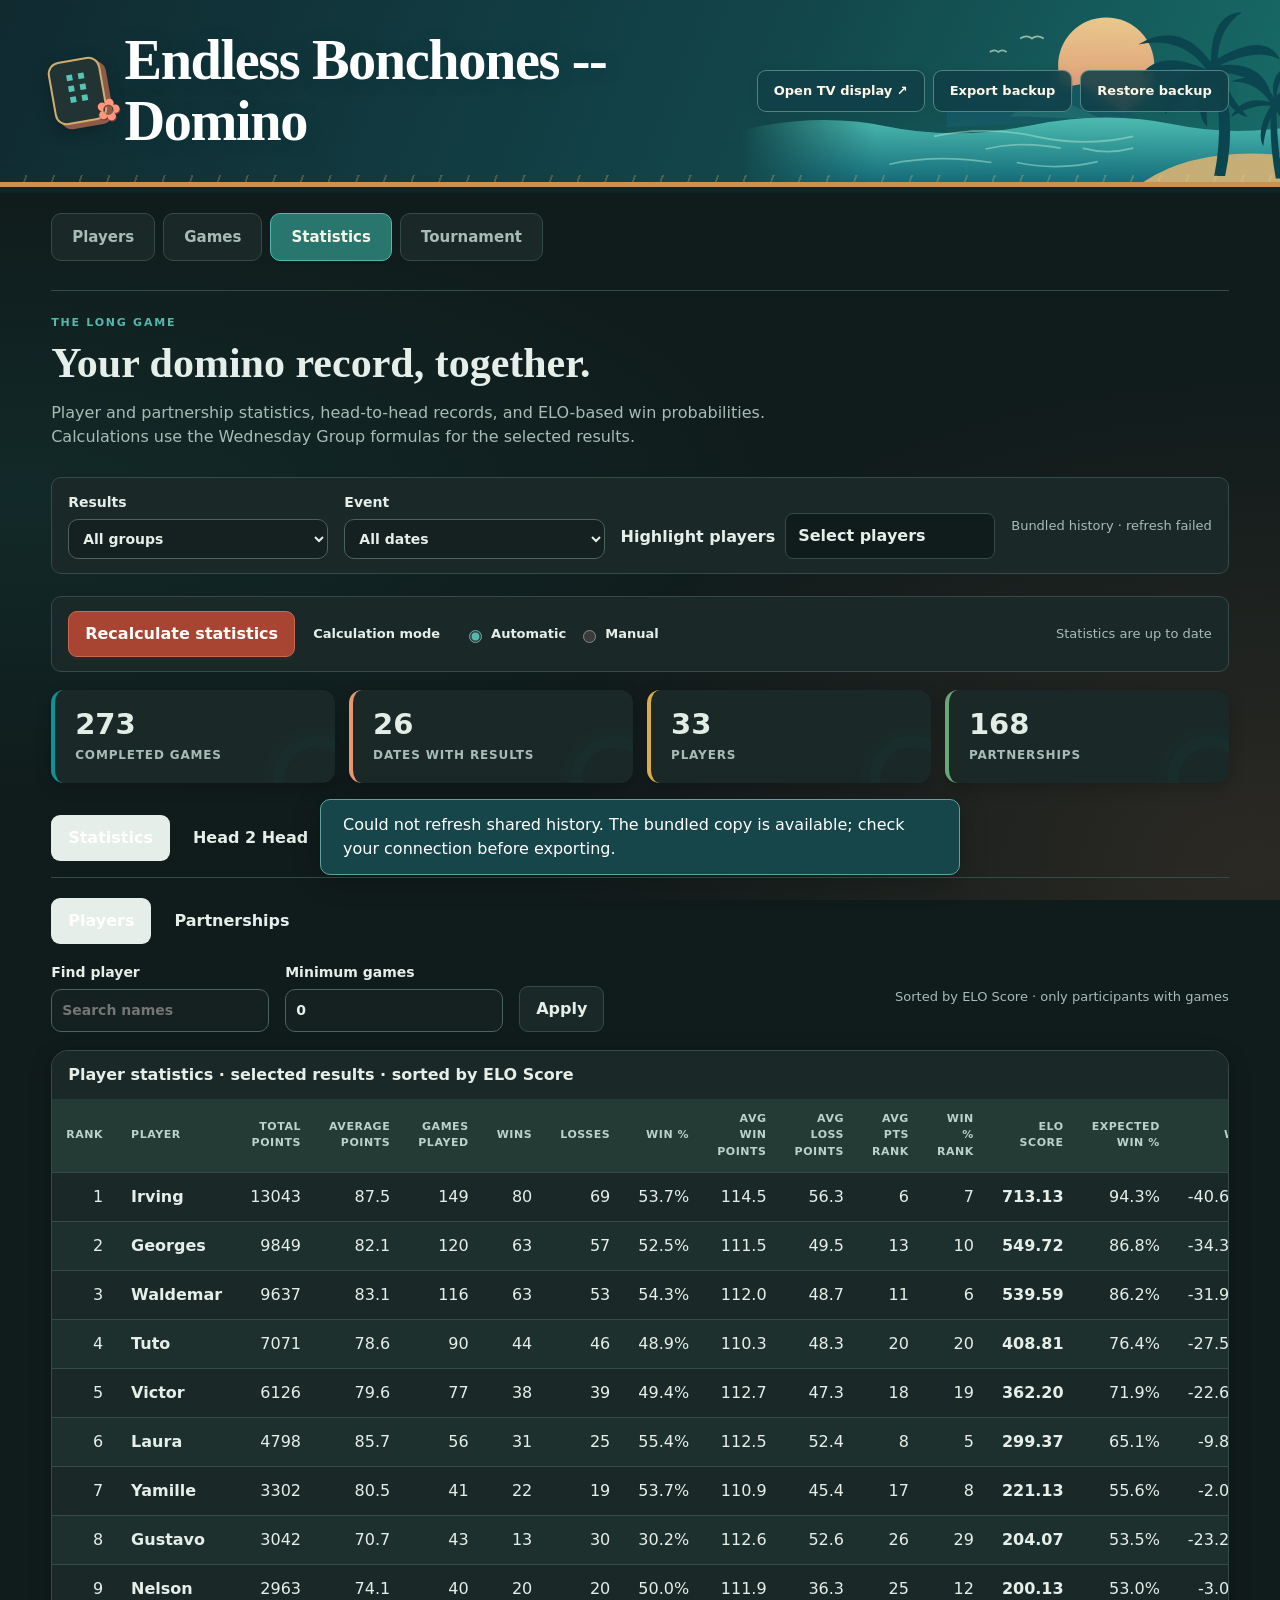
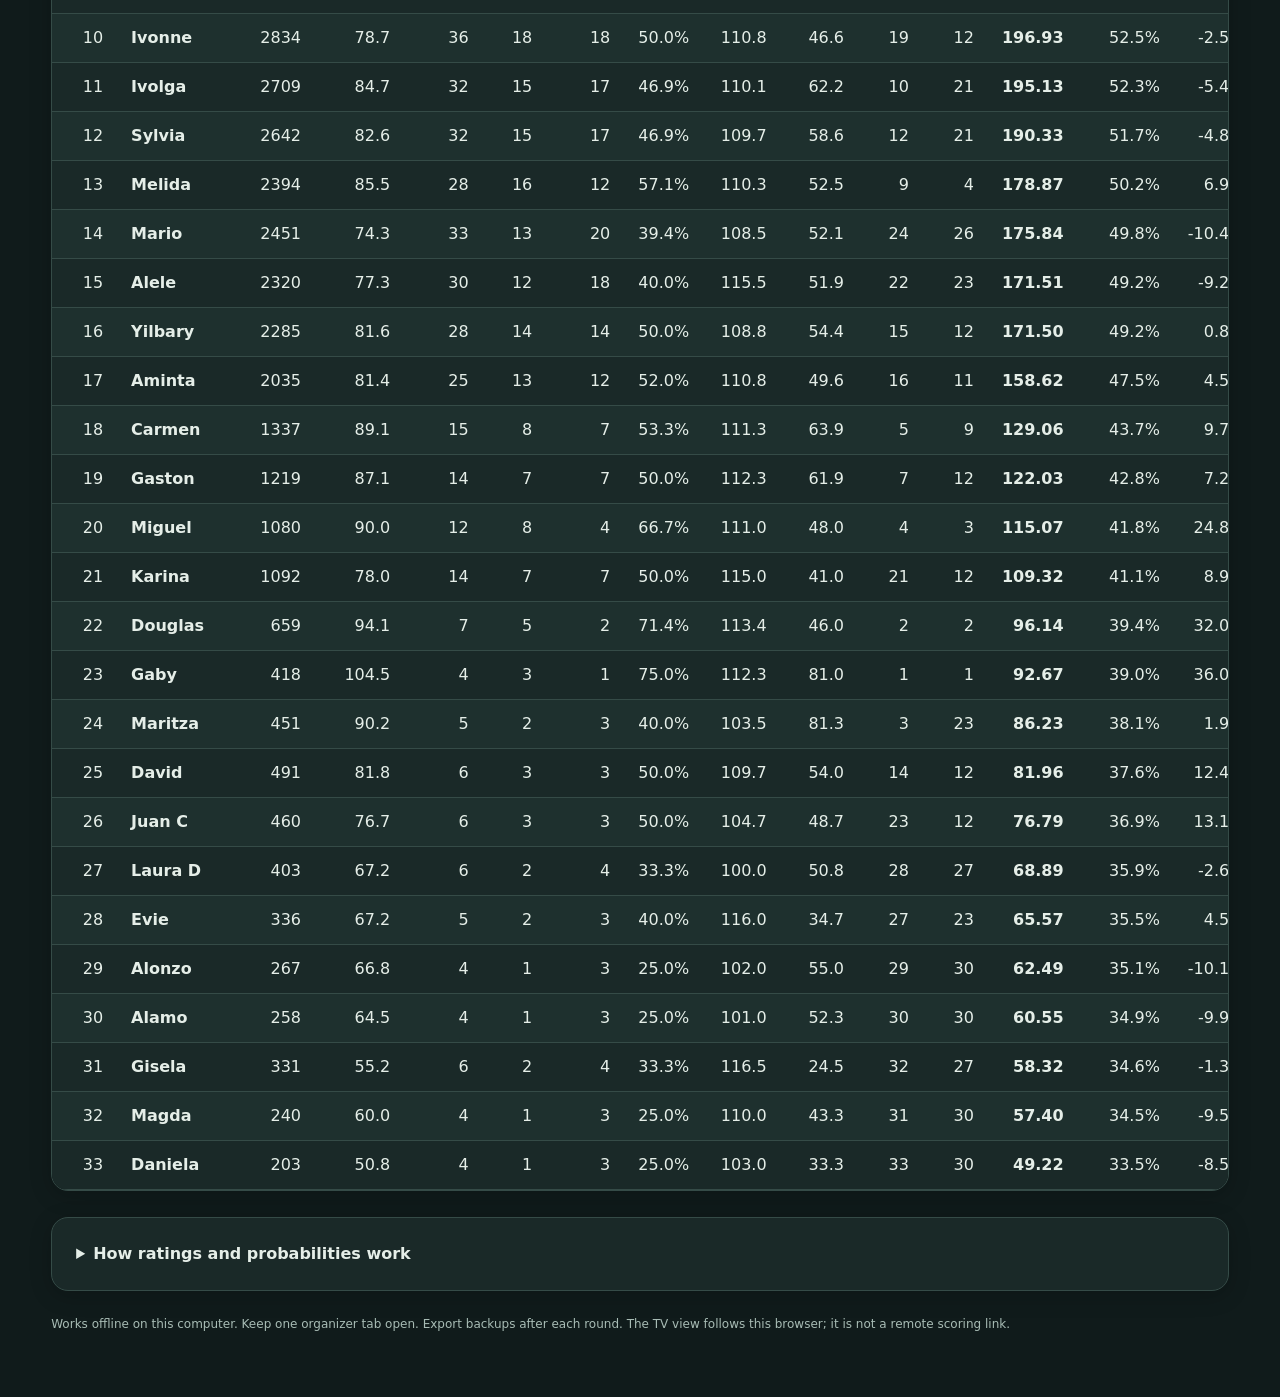
==== Domino-Night.html @ 9775a614 "Add flag to hide players from statistics" ====
<!doctype html>
<html lang="en"><head><meta charset="utf-8"><meta name="viewport" content="width=device-width,initial-scale=1"><title>Endless Bonchones -- Domino · Tournament desk</title>
<style>
:root{--bg:#f5f3ec;--ink:#17352d;--muted:#65756d;--line:#d8dfd6;--card:#fffef9;--green:#216548;--gold:#e5bd64;--red:#a83e30}*{box-sizing:border-box}body{margin:0;background:var(--bg);color:var(--ink);font:16px/1.5 system-ui,Segoe UI,sans-serif}button,input,textarea,select{font:inherit}button{cursor:pointer;border:1px solid var(--line);border-radius:9px;padding:10px 16px;background:var(--card);color:var(--ink);font-weight:650}button:hover{border-color:var(--green);background:#eaf2e9}button:disabled{opacity:.45;cursor:not-allowed}button.primary{background:var(--green);color:white;border-color:var(--green)}button.danger{color:var(--red)}input,textarea,select{padding:10px;border:1px solid #a8b7ac;border-radius:7px;background:white;color:var(--ink)}input:focus,textarea:focus,button:focus-visible{outline:3px solid var(--gold);outline-offset:2px}input[type=number]{width:100px}label{display:block;font-size:14px;font-weight:650}label input,label textarea{display:block;margin-top:6px;width:100%}textarea{min-height:255px;resize:vertical}header{background:var(--ink);color:white;padding:24px 4vw;display:flex;align-items:center;justify-content:space-between;gap:20px}.brand{display:flex;align-items:center;gap:17px}.tile{font-size:38px;border:2px solid #e1e7db;border-radius:8px;line-height:1;padding:8px;transform:rotate(-9deg);color:var(--gold)}h1{font-family:Georgia,serif;font-size:30px;margin:0;line-height:1.15}.eyebrow{text-transform:uppercase;letter-spacing:.16em;font-size:11px;font-weight:700;color:#c2d4c6;margin:0 0 7px}header .sub{font-size:13px;color:#c2d4c6;margin:6px 0 0}.actions{display:flex;gap:8px;flex-wrap:wrap;align-items:center}header button{background:#ffffff12;color:white;border-color:#ffffff35;font-size:13px}.shell{max-width:1460px;margin:auto;padding:26px 4vw 50px}nav{display:flex;gap:6px;border-bottom:1px solid var(--line);padding-bottom:15px;margin-bottom:24px;flex-wrap:wrap}nav button{border:none;background:transparent}nav button.active{background:var(--ink);color:white}.status{font-size:12px;color:var(--muted);margin-left:auto;align-self:center}.stats{display:grid;grid-template-columns:repeat(4,1fr);gap:14px;margin-bottom:24px}.stat{border-top:3px solid var(--green);padding:14px 18px;background:var(--card);border-radius:0 0 9px 9px}.stat b{display:block;font-size:29px;line-height:1.2}.stat span{font-size:12px;color:var(--muted);text-transform:uppercase;letter-spacing:.07em}.layout{display:grid;grid-template-columns:1.25fr 1fr;gap:24px}.panel{background:var(--card);border:1px solid var(--line);padding:24px;border-radius:12px;margin-bottom:18px}h2{font:700 25px Georgia,serif;margin:0 0 10px}h3{font-size:16px;margin:0 0 12px}p{margin:8px 0 14px}.muted{color:var(--muted)}.small{font-size:13px}.notice{border-left:4px solid var(--gold);padding:13px 17px;background:#fbf2d9;border-radius:0 7px 7px 0;margin:14px 0}.fieldrow{display:flex;gap:15px;margin:16px 0}.fieldrow>*{flex:1}.grid{display:grid;grid-template-columns:repeat(3,minmax(0,1fr));gap:15px}.match{background:var(--card);border:1px solid var(--line);border-radius:12px;padding:19px}.match.done{border-top:3px solid var(--green)}.match-head{display:flex;justify-content:space-between;align-items:center;font-size:12px;text-transform:uppercase;letter-spacing:.05em;margin-bottom:16px;color:var(--muted)}.pill{border-radius:20px;padding:3px 8px;font-size:11px;background:#e9efdf;color:var(--green);font-weight:700}.team-row{display:grid;grid-template-columns:1fr 83px;gap:10px;align-items:center;margin:10px 0}.team-row input{width:83px;min-width:0;font-size:21px;text-align:center;font-weight:750}.team-row strong{font-size:16px}.match button{width:100%;margin-top:10px;padding:8px}.versus{color:var(--muted);font-size:11px;letter-spacing:.12em}.roundnav{display:flex;gap:8px;margin:0 0 18px}.roundnav button.active{background:var(--ink);color:white}.sectionbar{display:flex;gap:16px;align-items:center;justify-content:space-between;margin:22px 0 15px}.sectionbar h2{margin:0}.table-wrap{overflow:auto;border:1px solid var(--line);border-radius:10px;background:var(--card)}table{border-collapse:collapse;width:100%;font-variant-numeric:tabular-nums}th,td{padding:12px 14px;text-align:right;border-bottom:1px solid var(--line)}th{font-size:11px;text-transform:uppercase;letter-spacing:.05em;color:var(--muted);background:#eef1e8}th:nth-child(2),td:nth-child(2){text-align:left}td:nth-child(2){font-weight:650}tr.top td:first-child{color:var(--green);font-weight:800}tr.cut td{border-bottom:3px solid var(--gold)}.rank{display:inline-block;min-width:27px;text-align:center}ol,ul{padding-left:23px}.rules li{margin-bottom:10px}.foot{font-size:12px;color:var(--muted);margin-top:24px}.empty{padding:35px;text-align:center;border:1px dashed #a8b7ac;border-radius:12px}.bracket{display:grid;grid-template-columns:1fr 50px 1fr;align-items:center;gap:16px}.connector{font-size:30px;text-align:center;color:var(--green)}.champion{background:var(--ink);color:white;padding:24px;border-radius:10px;margin-top:16px}.champion .eyebrow{color:var(--gold)}#toast{position:fixed;bottom:25px;left:50%;transform:translateX(-50%);z-index:100;max-width:90vw;padding:13px 22px;background:var(--ink);color:white;border-radius:10px;box-shadow:0 5px 30px #0003}#toast:empty{display:none}dialog{border:1px solid var(--line);border-radius:15px;max-width:520px;padding:28px;background:var(--card);color:var(--ink)}dialog::backdrop{background:#10231dc9}.tv{background:#102d24;color:#f2f5e9}.tv header{background:#0a231c;padding:20px 3vw}.tv .shell{max-width:none;padding:20px 3vw}.tv .stats{margin-bottom:17px}.tv .stat,.tv .panel,.tv .match,.tv .table-wrap{background:#193c30;color:#f2f5e9;border-color:#3a5848}.tv .muted,.tv .stat span,.tv .match-head,.tv .foot{color:#b5c9b8}.tv th{background:#214333;color:#c8d9c7}.tv td{border-color:#365340;padding:9px 12px}.tv tr.top td:first-child{color:var(--gold)}.tv th{padding:9px 12px}.tv .tv-grid{display:grid;grid-template-columns:1.18fr 1fr;gap:25px}.tv .tv-board td{font-size:20px}.tv .tv-board th{font-size:11px}.tv .tv-board td:nth-child(2){font-size:21px}.tv .team-row{grid-template-columns:1fr 60px}.tv .tv-score{font-size:27px;text-align:right;color:var(--gold)}.tv .grid{grid-template-columns:repeat(2,minmax(0,1fr))}.tv .sectionbar h2{font-size:24px}.tv .match{padding:15px}.tv .match-head{margin-bottom:10px}.tv .pill{background:#34523a;color:#e5ebce}.tv .notice{background:#52451f;color:#fff0cc}.tv .roundnav button.active{background:var(--gold);color:var(--ink)}.tv-bye{margin:14px 0;font-size:14px;color:#c3d1bc}.tv .champion{border:1px solid var(--gold)}.print-only{display:none}
.tv nav{display:none}.tv .bracket{grid-template-columns:1fr 24px 1fr;gap:10px}@media(max-height:850px){.tv header{padding:12px 3vw}.tv h1{font-size:26px}.tv header .sub{display:none}.tv .shell{padding-top:10px}.tv .stat{padding:9px 14px}.tv .stat b{font-size:23px}.tv .stats{margin-bottom:8px}.tv .sectionbar{margin:10px 0}.tv .sectionbar h2{font-size:22px}.tv .tv-board td{padding:6px 10px;font-size:17px}.tv .tv-board td:nth-child(2){font-size:17px}.tv .team-row{margin:5px 0;grid-template-columns:1fr 44px}.tv .team-row strong{font-size:14px;line-height:1.3}.tv .match-head{font-size:10px;margin-bottom:7px}.tv .match{padding:12px}.tv .tv-score{font-size:22px}.tv .champion{padding:14px;margin-top:10px}.tv .champion h2{font-size:21px}.tv .champion p{margin-bottom:0}.tv .foot{margin-top:10px}}@media(max-width:1000px){.grid{grid-template-columns:repeat(2,minmax(0,1fr))}.layout{grid-template-columns:1fr}.tv .tv-grid{grid-template-columns:1fr}.tv .tv-board td{font-size:17px}}@media(max-width:600px){header{align-items:flex-start;flex-direction:column}h1{font-size:26px}.shell{padding:20px 16px}.grid,.stats{grid-template-columns:repeat(2,minmax(0,1fr))}.grid{grid-template-columns:1fr}.stat{padding:10px}.stat b{font-size:24px}.panel{padding:18px}.bracket{grid-template-columns:1fr}.connector{transform:rotate(90deg)}.fieldrow{flex-direction:column}.status{width:100%;margin:5px 0}th,td{padding:9px 7px;font-size:13px}}
@media print{@page{size:letter;margin:.5in}body{background:white;color:black;font-size:10pt}header{background:white;color:black;padding:0 0 12px;border-bottom:1px solid #aaa}header .actions,nav,.no-print,.roundnav,button,.stats,#toast,.status{display:none!important}.shell{padding:14px 0}.panel,.match,.table-wrap{border-color:#aaa;background:white;border-radius:0;padding:12px}.grid{grid-template-columns:repeat(2,1fr)}.match,.panel{break-inside:avoid}.round-print{break-before:page}.round-print:first-child{break-before:auto}.team-row input{border:0;font-size:15pt}h2{font-size:18pt}.eyebrow,header .sub{color:#333}.tile{display:none}.layout{display:block}.print-only{display:block}.foot{font-size:8pt}.notice{background:white;border-color:#999}.bracket{grid-template-columns:1fr 25px 1fr}.champion{color:black;background:white;border:1px solid #aaa}th{background:#eee}th,td{padding:7px}#main> .panel{margin:0}.rules li{margin-bottom:8px}}
/* Self-contained island palette and original vector scenery. */
:root{--bg:#faf2df;--ink:#153f45;--muted:#526f6d;--line:#dfdfc8;--card:#fffdf5;--green:#087d80;--gold:#ffc467;--red:#b24035}
body{background-color:var(--bg);background-image:radial-gradient(ellipse at 2% 55%,#cdebe580,transparent 45%),radial-gradient(ellipse at 98% 96%,#f4b88f50,transparent 40%);background-attachment:fixed}
header{position:relative;isolation:isolate;overflow:hidden;background:linear-gradient(112deg,#103f49 0%,#11676f 58%,#1e9593 100%);border-bottom:5px solid #f0b66c;box-shadow:0 6px 0 #087d8018;padding-top:30px;padding-bottom:30px}
header:after{content:"";position:absolute;bottom:0;left:0;right:0;height:7px;background:repeating-linear-gradient(110deg,transparent 0 24px,#ffcf8838 24px 26px);z-index:-1}
.island-art{position:absolute;width:540px;height:100%;right:0;top:0;z-index:-1;pointer-events:none;opacity:.9;mask-image:linear-gradient(to right,transparent,#000 25%)}
.brand{gap:20px}.brand h1{font-family:Georgia,serif;letter-spacing:-.025em;text-shadow:0 2px 15px #06323966;font-size:35px}.brand .eyebrow{color:#ffdc97;letter-spacing:.22em;font-size:10px}.brand .sub{color:#d5f2e7}
.tile{position:relative;color:#087d80;border-color:#ffecd1;background:#fff5d9;box-shadow:5px 5px 0 #ef9767,0 6px 18px #092c4330;font-size:40px;padding:10px;border-radius:12px;transform:rotate(-10deg)}
.tile:after{content:"✿";position:absolute;right:-15px;bottom:-9px;color:#ff977f;font-size:30px;text-shadow:1px 1px #873c38;transform:rotate(18deg)}
header button{background:#103f49df;border-color:#b4e4dd66;box-shadow:0 3px 12px #052b3a14;color:#fff7e8;backdrop-filter:blur(6px)}header button:hover{background:#fff0cf;color:#174e55;border-color:#fff0cf}
nav{border-bottom:1px solid #bdcfc1}nav button{border-radius:25px;padding:10px 19px;color:#3a6565}nav button.active{background:#087d80;box-shadow:0 3px 0 #07666a20}nav button:hover{background:#d9eee3}
button{transition:background .15s,border-color .15s,box-shadow .15s}button.primary{background:#a84532;border-color:#a84532;box-shadow:0 3px 0 #83342520}button.primary:hover{background:#883524;border-color:#883524}button:hover{background:#e4f3e9;border-color:#128488}button:focus-visible,input:focus,textarea:focus{outline-color:#f4ad50}
.panel,.match,.table-wrap{background:#fffdf7;border-color:#d9e1cd;box-shadow:0 5px 22px #376d6310;border-radius:17px}.panel h2,.sectionbar h2{color:#164e55}.panel h3{color:#205c60}
.stat{position:relative;overflow:hidden;border-top:0;border-left:4px solid #0f9295;border-radius:13px;background:#fffdf6;box-shadow:0 4px 16px #2967640d;padding:17px 20px}.stat:after{content:"";position:absolute;width:65px;height:65px;border:1px solid #157e7814;border-radius:50%;right:-15px;bottom:-30px;box-shadow:0 0 0 10px #157e7808,0 0 0 20px #157e7805}.stat:nth-child(2){border-left-color:#ec9670}.stat:nth-child(3){border-left-color:#dcac48}.stat:nth-child(4){border-left-color:#6ba677}.stat b{color:#105e65}.stat span{color:#526f6d;font-weight:650}
input,textarea,select{border-color:#b6cfc1;background:#fffffc;border-radius:10px}input:disabled{background:#f1f3e9}.notice{background:#fff0cc;border-left-color:#e8a345;color:#604d27;border-radius:0 12px 12px 0}.notice button{background:#fffaf0}
.layout aside .panel:first-child{position:relative;overflow:hidden;background:linear-gradient(145deg,#e4f1df 0%,#f4f5df 70%);border-color:#c5dcc8}.layout aside .panel:first-child:after{content:"";position:absolute;right:-23px;top:0;width:105px;height:105px;background:repeating-conic-gradient(from 25deg at 100% 0%,#3e967329 0deg 6deg,transparent 6deg 14deg);border-bottom-left-radius:100%;pointer-events:none}.layout aside .panel:first-child .eyebrow{letter-spacing:.2em}.layout aside .panel:first-child ul{list-style:none;padding:0}.layout aside .panel:first-child li{position:relative;padding-left:23px;margin:10px 0}.layout aside .panel:first-child li:before{content:"✦";position:absolute;left:0;color:#a96132;font-size:13px}
th{background:#e2efe3;color:#39615f}td{border-color:#e4e7d7}tbody tr:nth-child(even){background:#f5f7ec}tr.top .rank{background:#d6ece0;border-radius:50%;padding:2px 4px;color:#12696d}tr.cut td{border-bottom-color:#dc9862}.pill{background:#e2eed8;color:#396640}.match.done{border-top:3px solid #22a4a0}.roundnav button.active{background:#087d80}.team-row input{color:#135f66;background:#f5faf4}.versus{color:#8c755b}.champion{background:linear-gradient(120deg,#105762,#0d7778);border:1px solid #f3be72;box-shadow:0 4px 20px #176f6620}.champion h2{color:#fff4d9}.champion .muted{color:#d4f1e5}
dialog{background:#fff9eb;box-shadow:0 15px 70px #07373e66}dialog::backdrop{background:#09383fcc}#toast{background:#104e57;border:1px solid #8fc6bb}.empty{background:#e7f0df66;border-color:#8ebcb2}
.tv{--ink:#f3f7e8;--muted:#b9dbd4;--gold:#ffca7d;background:radial-gradient(ellipse at 85% 0%,#116f7240,transparent 55%),linear-gradient(145deg,#092b3e,#073e48 62%,#095251);color:#f6f8e8}
.tv header{background:linear-gradient(105deg,#092d42,#0c5864 65%,#177c81);border-bottom:3px solid #e9a96a;box-shadow:none}.tv .island-art{width:490px;opacity:.8}.tv .brand h1{color:#fff1cd}.tv .tile{font-size:34px;padding:8px}.tv .tile:after{font-size:25px;right:-12px;bottom:-7px}
.tv .stat,.tv .panel,.tv .match,.tv .table-wrap{background:#104958;color:#f6f5df;border-color:#38727a;box-shadow:0 6px 20px #031e2b19}.tv .stat{border-left-color:#49c4bd}.tv .stat:nth-child(2){border-left-color:#ffab80}.tv .stat:nth-child(3){border-left-color:#ffce76}.tv .stat:nth-child(4){border-left-color:#97c88b}.tv .stat b{color:#fff2d2}.tv .stat span,.tv .muted,.tv .match-head,.tv .foot,.tv-bye{color:#b9dbd4}.tv .sectionbar h2,.tv .panel h2,.tv .panel h3{color:#ffebc3}.tv .panel{background:linear-gradient(145deg,#155568,#104953)}
.tv th{background:#126275;color:#d5efe3}.tv td{border-color:#2b6570}.tv tbody tr:nth-child(even){background:#0d424f}.tv tr.top .rank{background:#f3bd6a;color:#123e49}.tv tr.cut td{border-bottom-color:#f4bd78}.tv .tv-score{color:#ffca7d}.tv .pill{background:#2a6965;color:#e1f5c9}.tv .versus{color:#a4cfcd}.tv .match.done{border-top-color:#42bdb7}.tv .champion{background:linear-gradient(110deg,#1d6973,#18505f);border-color:#efb967}.tv .champion h2{color:#fff0c9}.tv .connector{color:#6dd6c9}.tv .notice{background:#65512b;color:#fff1ca}.tv .empty{background:#104451;border-color:#619393}.tv .empty h2,.tv .empty h3{color:#ffe4b2}
@media(max-height:850px){.tv header{padding-top:11px;padding-bottom:11px}.tv .brand h1{font-size:26px}.tv .tile{font-size:28px;padding:7px}.tv .stat{padding:8px 14px}}
@media(max-width:600px){.brand h1{font-size:28px}.island-art{width:100%;opacity:.5}header{padding-top:23px;padding-bottom:23px}.brand .eyebrow{letter-spacing:.12em}.tile{font-size:30px;padding:8px}.stat{padding:12px}.tv .island-art{width:100%}}
@media(prefers-reduced-motion:reduce){button{transition:none}}
.brand{flex:1;min-width:0}.brand>div:last-child{min-width:0}.brand h1,.tv .brand h1{font-size:clamp(36px,4.4vw,64px);line-height:1.08;overflow-wrap:break-word}header>.actions{flex-shrink:0}
@media(max-width:600px){.brand h1,.tv .brand h1{font-size:36px}.brand{gap:16px}}
@media print{.brand h1,.tv .brand h1{font-size:28px}}
@media print{.island-art,header:after,.tile:after,.stat:after,.layout aside .panel:first-child:after{display:none!important}body,header,.panel,.match,.champion,.layout aside .panel:first-child{background:white!important;box-shadow:none!important;color:black!important}h1,h2,h3,.panel h2,.panel h3{color:black!important;text-shadow:none!important}.brand .eyebrow,.brand .sub{color:#333!important}.notice{background:white!important;color:black!important}tbody tr:nth-child(even){background:white!important}}

.roundnav{flex-wrap:wrap}

.bracket-round{display:grid;gap:15px;min-width:0}.bracket>div{min-width:0}.team-row strong{overflow-wrap:anywhere}
.bracket.three-rounds{grid-template-columns:minmax(0,1fr) 24px minmax(0,1fr) 24px minmax(0,1fr);gap:12px}
.tv .tv-grid.playoff-display{grid-template-columns:1fr}.tv .playoff-display .bracket{align-items:center}
@media(max-width:900px){.bracket.three-rounds{grid-template-columns:1fr}.bracket.three-rounds>.connector{transform:rotate(90deg)}}
@media print{.bracket.three-rounds{grid-template-columns:minmax(0,1fr) 15px minmax(0,1fr) 15px minmax(0,1fr);gap:6px}.bracket.three-rounds>.connector{transform:none}.bracket.three-rounds .match{padding:8px}.bracket.three-rounds .team-row{grid-template-columns:1fr 42px;gap:4px}.bracket.three-rounds input{width:42px;font-size:12pt}.bracket.three-rounds strong{font-size:10pt}.bracket.three-rounds .empty{padding:12px}}

.tv .three-rounds .match{padding:12px}.tv .three-rounds .match-head{margin-bottom:8px}.tv .three-rounds .team-row{margin:6px 0}.tv .three-rounds .team-row strong{font-size:18px}.tv .three-rounds .versus{display:none}.tv .three-rounds .tv-score{font-size:24px}.tv .three-rounds .champion{padding:16px}.tv .three-rounds .champion h2{font-size:24px}
@media(max-height:850px){.tv .three-rounds .bracket-round{gap:8px}.tv .three-rounds .match{padding:8px}.tv .three-rounds .match-head{margin-bottom:4px}.tv .three-rounds .team-row{margin:3px 0}.tv .three-rounds .team-row strong{font-size:16px}.tv .three-rounds .tv-score{font-size:22px}.tv .shell{padding-bottom:12px}}
@media(max-height:850px){.tv .three-rounds .tv-score{line-height:1.15}.tv .three-rounds .team-row{min-height:25px}.tv .brand h1{font-size:42px}}

.tv .tv-grid.registration-display{grid-template-columns:1fr 1.15fr;align-items:start}.tv .registration-display>section{min-width:0}
.tv .tv-registration{font-size:28px;line-height:1.4}.tv .tv-registration h3{font-size:28px;margin-top:24px}.tv .tv-registration li{margin:12px 0}.tv .tv-registration ul{margin-bottom:0}
.tv-roster{display:grid;grid-template-columns:repeat(var(--roster-columns),minmax(0,1fr));grid-template-rows:repeat(var(--roster-rows),auto);grid-auto-flow:column;gap:8px 16px;list-style:none;padding:0;margin:0}
.tv-roster li{font-size:26px;font-weight:650;line-height:1.3;padding:7px 12px;background:#104958;border:1px solid #38727a;border-radius:9px;overflow-wrap:anywhere}
@media(max-height:850px){.tv .tv-registration{font-size:24px;padding:20px}.tv .tv-registration h3{font-size:24px;margin-top:16px}.tv .tv-registration li{margin:8px 0}.tv-roster{gap:4px 10px}.tv-roster li{font-size:20px;padding:2px 8px}}
@media(max-width:1000px){.tv .tv-grid.registration-display{grid-template-columns:1fr}}

/* TV content is measured and scaled to the current display, including fullscreen. */
body.tv{height:100vh;overflow:hidden}
.tv #tvStage{position:absolute;left:0;top:0;display:flow-root;transform-origin:top left}
.tv #tvStage .table-wrap{overflow:visible}.tv #tvStage td:nth-child(2){overflow-wrap:anywhere}
@media print{body.tv{height:auto;overflow:visible}.tv #tvStage{position:static;width:auto!important;transform:none!important}}
.tv .tv-bye{font-size:28px;font-weight:650;line-height:1.4;color:#fff2d2;overflow-wrap:anywhere}@media(max-height:850px){.tv .tv-bye{font-size:24px}}

.tv-all-standings{display:grid;grid-template-columns:repeat(var(--standings-columns),minmax(0,1fr));gap:22px;align-items:start}
.tv-all-standings .table-wrap{min-width:0}.tv .tv-all-standings th,.tv .tv-all-standings td{padding:8px}
@media(max-height:850px){.tv-all-standings{gap:14px}.tv .tv-all-standings th,.tv .tv-all-standings td{padding:6px}}
.bye-controls summary{cursor:pointer;font-weight:700}
.bye-controls select{display:block;margin-top:6px;width:100%;min-width:0}
.bye-controls .fieldrow{flex-wrap:wrap}
.bye-controls .fieldrow>label{min-width:200px}
.bye-controls select:focus-visible{outline:3px solid var(--gold);outline-offset:2px}

/* Default dark theme for the organizer and statistics views. */
:root{color-scheme:dark;--bg:#101b1b;--ink:#e5eee8;--muted:#a8bcb5;--line:#354b47;--card:#1a2928;--green:#53b8ad;--gold:#f4c879;--red:#ff8e80}
body{background-color:var(--bg);background-image:radial-gradient(ellipse at 2% 55%,#18776f28,transparent 45%),radial-gradient(ellipse at 98% 96%,#bd725328,transparent 40%)}
header{background:linear-gradient(112deg,#102a30 0%,#12454a 58%,#176b68 100%);border-bottom-color:#c89254}
.tile{color:#56c4b7;background:#213332;border-color:#d2ad70;box-shadow:5px 5px 0 #8e5b49,0 6px 18px #0005}
nav{border-color:var(--line)}nav button{color:#b8d4ce}nav button:hover{background:#24423e;color:#f0f5e9}
button:hover{background:#29423d;border-color:#59b8aa}button.primary{background:#a84532;border-color:#c96a50}button.primary:hover{background:#c25b43}
.panel,.match,.table-wrap{background:#1a2928;border-color:#354b47;box-shadow:0 5px 22px #0003}.panel h2,.sectionbar h2,.panel h3{color:#d6ebe0}
.stat{background:#1a2928;box-shadow:0 4px 16px #0003}.stat b{color:#e2eee5}.stat span{color:#a8bcb5}
input,textarea,select{color:#e5eee8;background:#142120;border-color:#49635d}input:disabled{background:#253330}.team-row input{color:#b8ece1;background:#142120}
.notice{background:#3b3425;color:#f0dfbb}.notice button{background:#2b3027}
.layout aside .panel:first-child{background:linear-gradient(145deg,#203a31 0%,#29392f 70%);border-color:#49644f}
th{background:#243a35;color:#b9d2ca}td{border-color:#354b47}tbody tr:nth-child(even){background:#1e302e}tr.top .rank{background:#285248;color:#a8e2d2}.pill{background:#29463a;color:#c9e8bd}
.versus{color:#c4ab87}.champion{background:linear-gradient(120deg,#164b52,#145b59);border-color:#c99a5a}.champion h2{color:#fff0d2}
dialog{background:#1a2928;color:#e5eee8;box-shadow:0 15px 70px #0009}#toast{background:#16454a;border-color:#58a69b}.empty{background:#1c302d;border-color:#52766d}
.history-tabs button.active{background:#284b46}.prediction-result{background:#223531}nav a:hover{background:#24423e}
@media print{:root{color-scheme:light}body{background:white!important;background-image:none!important}input,textarea,select{color:black;background:white}}
.module-nav{display:flex;gap:8px;margin:0 0 14px;padding:0;border:0;flex-wrap:wrap}
.module-nav button{border:1px solid var(--line);border-radius:10px;padding:12px 20px;background:var(--card);color:var(--muted);font-size:15px;font-weight:700}
.module-nav button:hover{background:#29423d;color:#f0f5e9;border-color:#59b8aa}
.module-nav button.active{background:#28766e;color:#f4f7e9;border-color:#53b8ad;box-shadow:0 3px 0 #0002}
.module-nav button.active:hover{background:#348b80}

.player-directory-wrap{overflow:auto}.player-directory-table{min-width:980px}.player-directory-table th,.player-directory-table td{text-align:left;vertical-align:middle}.player-directory-table td{padding:8px}.player-directory-table input,.player-directory-table select{width:100%;min-width:80px}.player-directory-table td:first-child input{width:70px;min-width:60px;text-align:center}.player-directory-table td:last-child{white-space:nowrap}.player-delete:disabled{opacity:.5}
.date-add-grid{display:grid;grid-template-columns:minmax(180px,1fr) minmax(190px,1fr) minmax(240px,2fr) auto;gap:12px;align-items:end}.date-list{display:grid;gap:12px}.date-event{background:var(--card);border:1px solid var(--line);border-radius:12px;overflow:hidden}.date-event>summary{cursor:pointer;padding:17px 20px;font-weight:750;display:flex;align-items:center;justify-content:space-between;gap:14px;list-style:none}.date-event>summary::-webkit-details-marker{display:none}.date-event>summary::after{content:'＋';color:var(--gold);font-size:20px}.date-event[open]>summary::after{content:'−'}.date-event-summary-meta{font-size:13px;font-weight:500;color:var(--muted)}.date-event-body{padding:0 20px 20px;border-top:1px solid var(--line)}.date-metadata{display:grid;grid-template-columns:minmax(160px,1fr) minmax(190px,1fr) minmax(200px,2fr) auto;gap:12px;align-items:end;padding:15px 0}.date-games{display:grid;gap:9px}.date-game{display:grid;grid-template-columns:48px minmax(150px,1fr) minmax(150px,1fr) 90px;gap:12px;align-items:center;padding:11px 0;border-top:1px solid var(--line)}.date-game-number{font-size:12px;color:var(--muted);font-weight:750}.date-team{display:grid;grid-template-columns:minmax(0,1fr) minmax(0,1fr) 75px;gap:7px;align-items:center}.date-team select{min-width:0;width:100%;padding:8px}.date-team input{width:75px;min-width:0;text-align:center;padding:8px;font-weight:750}.date-game .danger{padding:7px 10px}.date-actions{display:flex;justify-content:flex-end;margin-top:12px}.date-description{min-width:180px}.date-summary-label{flex:1}.date-summary-meta{white-space:nowrap}@media(max-width:850px){.date-add-grid,.date-metadata{grid-template-columns:1fr 1fr}.date-game{grid-template-columns:32px 1fr 1fr}.date-game>.danger{grid-column:2 / -1;justify-self:end}}@media(max-width:560px){.date-add-grid,.date-metadata{grid-template-columns:1fr}.date-game{grid-template-columns:25px minmax(0,1fr)}.date-game-number{grid-row:1 / 3}.date-game .date-team{grid-column:2}.date-game>.danger{grid-column:2}}

.roster-count{display:flex;flex-direction:column;justify-content:center;min-width:180px}.tournament-roster{border:1px solid var(--line);border-radius:10px;padding:14px;margin:12px 0}.tournament-roster legend{font-weight:700;padding:0 6px}.tournament-roster-list{display:grid;grid-template-columns:repeat(3,minmax(0,1fr));gap:4px 12px;max-height:340px;overflow:auto}.tournament-roster-list label{display:flex;align-items:center;gap:8px;padding:5px 2px;font-weight:500}.tournament-roster-list input[type=checkbox]{width:auto;min-width:0;margin:0;accent-color:var(--green)}@media(max-width:700px){.tournament-roster-list{grid-template-columns:repeat(2,minmax(0,1fr))}}

.history-player-selector{display:grid;grid-template-columns:150px minmax(220px,320px) 1fr;gap:12px;align-items:center;margin:8px 0 20px;padding:14px 16px;background:var(--card);border:1px solid var(--line);border-radius:10px}.history-player-selector>label{font-weight:700}.history-player-selector details{position:relative}.history-player-selector summary{list-style:none;cursor:pointer;padding:10px 12px;border:1px solid var(--line);border-radius:8px;background:var(--bg);font-weight:650}.history-player-selector summary::-webkit-details-marker{display:none}.history-player-options{position:absolute;z-index:8;top:calc(100% + 5px);left:0;display:grid;grid-template-columns:repeat(2,minmax(130px,1fr));gap:3px;max-height:280px;min-width:300px;overflow:auto;padding:10px;background:var(--card);border:1px solid var(--line);border-radius:9px;box-shadow:0 8px 24px #0008}.history-player-options label{display:flex;align-items:center;gap:7px;padding:5px;border-radius:5px}.history-player-options label:hover{background:#284b46}.history-player-options input{width:auto;margin:0}.history-player-selector #clearPlayerHighlights{margin-top:7px}.matrix-selected,.stats-matrix td.matrix-selected,.stats-matrix th.matrix-selected{background:#6b5a24!important;color:#fff4c4!important;box-shadow:inset 0 0 0 1px #e3c65d}#historyContent tr.matrix-selected td{background:#493f23;color:#fff4c4}@media(max-width:650px){.history-player-selector{grid-template-columns:1fr}.history-player-options{min-width:min(300px,85vw)}}

.history-overarching-filters{display:flex;align-items:end;gap:16px;flex-wrap:wrap;margin:14px 0 22px;padding:14px 16px;background:var(--card);border:1px solid var(--line);border-radius:10px}.history-overarching-filters>label{flex:1 1 190px;min-width:170px}.history-overarching-filters select{display:block;width:100%;margin-top:6px}.history-player-selector{display:flex;align-items:end;gap:10px;margin:0;padding:0;border:0;background:transparent}.history-filter-label{font-weight:700;white-space:nowrap;padding-bottom:10px}.history-player-selector details{width:210px}.history-overarching-filters>span{align-self:center;margin-left:auto}.history-player-selector .history-player-options{min-width:300px}@media(max-width:650px){.history-overarching-filters{align-items:stretch}.history-overarching-filters>label,.history-player-selector{flex-basis:100%}.history-player-selector{display:grid;grid-template-columns:1fr}.history-filter-label{padding:0}.history-player-selector details{width:100%}.history-overarching-filters>span{width:100%;margin:0}}

.player-directory-table{min-width:1080px}.player-directory-table td:nth-child(4){text-align:center}.player-directory-table input[type=checkbox]{width:auto;min-width:0;margin:auto;transform:scale(1.15)}

.history-heading{margin:10px 0 28px;max-width:760px}.history-heading .eyebrow,.history-method .eyebrow{color:var(--green)}.history-heading h2{font-size:clamp(29px,4vw,42px);line-height:1.15;margin-bottom:14px}.history-tools{display:flex;gap:16px;align-items:end;flex-wrap:wrap;margin:18px 0}.history-tools label{min-width:150px}.history-tools select,.history-tools input{display:block;margin-top:6px;max-width:100%;width:100%}.history-tools>span{align-self:center;margin-left:auto}.history-tabs{display:flex;gap:6px;flex-wrap:wrap;border-bottom:1px solid var(--line);padding:8px 0 16px;margin-bottom:20px}.history-tabs button{background:transparent;border-color:transparent}.history-tabs button.active{background:var(--ink);color:white}.history-method{margin-top:26px}.history-method summary,details.panel>summary{cursor:pointer;font-weight:650}.history-method p{font-size:14px;max-width:1000px;margin-top:16px}#historyContent caption{text-align:left;padding:12px 16px;font-weight:650;background:var(--card)}#historyContent td{white-space:nowrap}#historyContent select{display:block;margin-top:7px;width:100%}#historyContent .eyebrow{color:var(--green)}.history-space{margin:18px 0}.prediction-teams{display:grid;grid-template-columns:1fr 1fr;gap:24px;margin:24px 0}.prediction-teams fieldset{border:1px solid var(--line);border-radius:10px;padding:18px}.prediction-teams legend{font-weight:700}.prediction-teams label+label{margin-top:16px}.prediction-result{background:#edf2e7;padding:24px;border-radius:10px;text-align:center}.probability-numbers{display:flex;align-items:center;justify-content:space-between;gap:16px}.probability-numbers strong{font-size:36px}.probability-bar{height:16px;background:var(--gold);border-radius:12px;overflow:hidden;margin:18px 0}.probability-bar span{display:block;height:100%;background:var(--green)}.match-probability{padding-top:12px;border-top:1px solid var(--line);margin-top:16px}nav a{display:inline-flex;align-items:center;color:var(--green);font-weight:650;padding:10px 16px;text-decoration:none;border-radius:9px}nav a:hover{background:#eaf2e9}@media(max-width:650px){.prediction-teams{grid-template-columns:1fr;gap:12px}.history-tools{align-items:stretch}.history-tools label{flex:1;min-width:130px}.history-tools>span{width:100%;margin:0}.probability-numbers{flex-wrap:wrap}.probability-numbers strong{font-size:28px}.history-tabs button{padding:9px 12px}.history-tabs{gap:2px}#historyContent .stats{grid-template-columns:repeat(2,1fr)}}

.history-subtabs{border:0;padding:0;margin:8px 0 12px}.stats-matrix-wrap{max-height:72vh;overflow:auto}.stats-matrix{width:max-content;min-width:100%;font-variant-numeric:tabular-nums}.stats-matrix th,.stats-matrix td{text-align:center;white-space:nowrap;padding:9px 11px}.stats-matrix thead th{position:sticky;top:0;z-index:2}.stats-matrix th:first-child{position:sticky;left:0;z-index:3;text-align:left;background:#243a35}.stats-matrix tbody th:first-child{background:#1a2928}.stats-matrix .matrix-diagonal{color:var(--muted);background:#172624}.stats-matrix .matrix-empty{color:#74837d}

.history-calc-controls{display:flex;align-items:center;gap:16px;flex-wrap:wrap;padding:14px 16px;margin:12px 0 18px;background:var(--card);border:1px solid var(--line);border-radius:10px}.history-calc-controls fieldset{display:flex;align-items:center;gap:12px;border:0;margin:0;padding:0}.history-calc-controls legend{float:left;margin-right:10px;font-size:13px;font-weight:650}.history-calc-controls label{display:flex;align-items:center;gap:6px;font-size:13px}.history-calc-controls input[type=radio]{accent-color:var(--green)}.history-calc-controls .small{margin-left:auto}

</style></head><body><header><svg class="island-art" viewBox="0 0 640 220" preserveAspectRatio="xMaxYMid slice" aria-hidden="true" xmlns="http://www.w3.org/2000/svg">
 <defs>
  <linearGradient id="sunset" x2="0" y2="1"><stop stop-color="#ffd592"/><stop offset="1" stop-color="#f39775"/></linearGradient>
  <linearGradient id="lagoon" x2="0" y2="1"><stop stop-color="#54c7ba"/><stop offset="1" stop-color="#126d7d"/></linearGradient>
 </defs>
 <circle cx="434" cy="80" r="57" fill="url(#sunset)"/>
 <path d="M245 136 282 116 312 122 342 108 365 91 389 105 405 102 444 127 474 142 245 153Z" fill="#175b66"/>
 <path d="M320 140 356 113 367 97 374 126 396 128 429 144Z" fill="#216f70"/>
 <path d="M0 157Q92 135 173 152T344 151T515 150T690 146V220H0Z" fill="url(#lagoon)"/>
 <g fill="none" stroke="#b0f1d8" stroke-width="2" opacity=".55"><path d="M230 164q61-13 120 0t116 0"/><path d="M291 179q42-10 89-1m26 0q29 8 60 0"/><path d="M177 197q55-12 121-2m30 0q48 10 96-1"/></g>
 <path d="M475 220q63-43 165-34v34Z" fill="#d9b678"/>
 <g fill="#0a424d">
  <path d="M562 211q14-70-6-135l8-3q27 64 11 138Z"/>
  <path d="M560 79q-37-54-88-24 52-11 81 30-56-26-79 8 44-15 79-5-50 13-49 50 20-29 53-43-22 39-3 58-4-38 10-61 13 44 38 49-24-25-30-53 38 5 58 28-11-42-62-36 46-22 72-7-17-34-74-1 2-37 29-55-37 1-37 62Z"/>
  <path d="M635 214q-10-56-4-96l5-2q-1 56 8 98Z"/>
  <path d="M633 119q-18-35-51-20 30 0 46 24-33-8-46 18 27-16 47-13-18 29-9 48 3-26 15-44 14 27 34 28-18-14-24-33 31 4 44 16-12-28-49-23 24-19 43-13-22-17-47 9 2-23 20-38-30 9-23 41Z"/>
 </g>
 <g fill="none" stroke="#e2f2d4" stroke-width="2" opacity=".7"><path d="M332 48q8-5 14 0 6-5 14 0"/><path d="M296 64q6-4 10 0 5-4 10 0"/></g>
</svg>
<div class="brand"><div class="tile" aria-hidden="true">⠿</div><div><h1 id="eventTitle">Endless Bonchones -- Domino</h1></div></div><div class="actions" id="headerActions"></div></header><div class="shell"><nav id="moduleNav" class="module-nav" aria-label="Application modules"></nav><nav id="nav" aria-label="Tournament sections"></nav><main id="main"></main><p class="foot" id="footer"></p></div><div id="toast" role="status" aria-live="polite"></div><dialog id="confirmDialog"><h2 id="dialogTitle"></h2><p id="dialogBody"></p><div class="actions"><button id="dialogCancel">Cancel</button><button id="dialogOK" class="primary">Continue</button></div></dialog>
<script id="playerDirectorySeed" type="application/json">[{"id": 1, "firstName": "Alamo", "gender": "M", "fullName": "", "description": "", "image": "", "showInStatistics": true}, {"id": 2, "firstName": "Alele", "gender": "F", "fullName": "", "description": "", "image": "", "showInStatistics": true}, {"id": 3, "firstName": "Alonzo", "gender": "M", "fullName": "", "description": "", "image": "", "showInStatistics": true}, {"id": 4, "firstName": "Aminta", "gender": "F", "fullName": "", "description": "", "image": "", "showInStatistics": true}, {"id": 5, "firstName": "Carmen", "gender": "F", "fullName": "", "description": "", "image": "", "showInStatistics": true}, {"id": 6, "firstName": "Daniela", "gender": "F", "fullName": "", "description": "", "image": "", "showInStatistics": true}, {"id": 7, "firstName": "David", "gender": "M", "fullName": "", "description": "", "image": "", "showInStatistics": true}, {"id": 8, "firstName": "Douglas", "gender": "M", "fullName": "", "description": "", "image": "", "showInStatistics": true}, {"id": 9, "firstName": "Evie", "gender": "F", "fullName": "", "description": "", "image": "", "showInStatistics": true}, {"id": 10, "firstName": "Gaby", "gender": "F", "fullName": "", "description": "", "image": "", "showInStatistics": true}, {"id": 11, "firstName": "Gaston", "gender": "M", "fullName": "", "description": "", "image": "", "showInStatistics": true}, {"id": 12, "firstName": "Georges", "gender": "M", "fullName": "", "description": "", "image": "", "showInStatistics": true}, {"id": 13, "firstName": "Gisela", "gender": "F", "fullName": "", "description": "", "image": "", "showInStatistics": true}, {"id": 14, "firstName": "Gustavo", "gender": "M", "fullName": "", "description": "", "image": "", "showInStatistics": true}, {"id": 15, "firstName": "Irving", "gender": "M", "fullName": "", "description": "", "image": "", "showInStatistics": true}, {"id": 16, "firstName": "Ivolga", "gender": "F", "fullName": "", "description": "", "image": "", "showInStatistics": true}, {"id": 17, "firstName": "Ivonne", "gender": "F", "fullName": "", "description": "", "image": "", "showInStatistics": true}, {"id": 18, "firstName": "Karina", "gender": "F", "fullName": "", "description": "", "image": "", "showInStatistics": true}, {"id": 19, "firstName": "Laura", "gender": "F", "fullName": "", "description": "", "image": "", "showInStatistics": true}, {"id": 20, "firstName": "Laura D", "gender": "F", "fullName": "", "description": "", "image": "", "showInStatistics": true}, {"id": 21, "firstName": "Magda", "gender": "F", "fullName": "", "description": "", "image": "", "showInStatistics": true}, {"id": 22, "firstName": "Mario", "gender": "M", "fullName": "", "description": "", "image": "", "showInStatistics": true}, {"id": 23, "firstName": "Maritza", "gender": "F", "fullName": "", "description": "", "image": "", "showInStatistics": true}, {"id": 24, "firstName": "Melida", "gender": "F", "fullName": "", "description": "", "image": "", "showInStatistics": true}, {"id": 25, "firstName": "Miguel", "gender": "M", "fullName": "", "description": "", "image": "", "showInStatistics": true}, {"id": 26, "firstName": "Nelson", "gender": "M", "fullName": "", "description": "", "image": "", "showInStatistics": true}, {"id": 27, "firstName": "Sylvia", "gender": "F", "fullName": "", "description": "", "image": "", "showInStatistics": true}, {"id": 28, "firstName": "Tuto", "gender": "M", "fullName": "", "description": "", "image": "", "showInStatistics": true}, {"id": 29, "firstName": "Waldemar", "gender": "M", "fullName": "", "description": "", "image": "", "showInStatistics": true}, {"id": 30, "firstName": "Yamille", "gender": "F", "fullName": "", "description": "", "image": "", "showInStatistics": true}, {"id": 31, "firstName": "Yilbary", "gender": "F", "fullName": "", "description": "", "image": "", "showInStatistics": true}, {"id": 32, "firstName": "Victor", "gender": "M", "fullName": "", "description": "", "image": "", "showInStatistics": true}, {"id": 33, "firstName": "Juan C", "gender": "M", "fullName": "", "description": "", "image": "", "showInStatistics": true}]</script><script>window.playerDirectorySeed=JSON.parse(document.getElementById("playerDirectorySeed").textContent);window.playerDirectory=window.playerDirectorySeed.slice();try{const stored=localStorage.getItem("domino-player-directory-v1");if(stored){const parsed=JSON.parse(stored);if(Array.isArray(parsed)&&parsed.every(p=>Number.isInteger(p.id)&&typeof p.firstName==="string")){window.playerDirectory=parsed;for(const seedPlayer of window.playerDirectorySeed)if(!window.playerDirectory.some(p=>p.id===seedPlayer.id))window.playerDirectory.push(seedPlayer);}}}catch{}</script><script id="dateDataSeed" type="application/json">{"schemaVersion": 1, "dates": [{"id": "date-wed-2026-06-10", "date": "2026-06-10", "type": "Wednesday Group", "description": "", "games": [{"id": "wed-0005", "team1": ["15", "29"], "score1": 111, "team2": ["14", "28"], "score2": 50}, {"id": "wed-0006", "team1": ["28", "29"], "score1": 73, "team2": ["15", "12"], "score2": 150}, {"id": "wed-0007", "team1": ["15", "14"], "score1": 40, "team2": ["12", "28"], "score2": 111}, {"id": "wed-0008", "team1": ["29", "15"], "score1": 0, "team2": ["12", "14"], "score2": 119}, {"id": "wed-0009", "team1": ["12", "29"], "score1": 101, "team2": ["28", "14"], "score2": 94}, {"id": "wed-0010", "team1": ["12", "29"], "score1": 0, "team2": ["15", "14"], "score2": 102}, {"id": "wed-0011", "team1": ["15", "28"], "score1": 79, "team2": ["14", "29"], "score2": 112}]}, {"id": "date-wed-2026-06-17", "date": "2026-06-17", "type": "Wednesday Group", "description": "", "games": [{"id": "wed-0012", "team1": ["15", "29"], "score1": 154, "team2": ["32", "12"], "score2": 37}, {"id": "wed-0013", "team1": ["12", "15"], "score1": 103, "team2": ["29", "32"], "score2": 30}, {"id": "wed-0014", "team1": ["32", "15"], "score1": 108, "team2": ["12", "29"], "score2": 37}, {"id": "wed-0015", "team1": ["29", "15"], "score1": 36, "team2": ["32", "12"], "score2": 112}, {"id": "wed-0016", "team1": ["12", "15"], "score1": 63, "team2": ["32", "29"], "score2": 136}, {"id": "wed-0017", "team1": ["32", "15"], "score1": 60, "team2": ["29", "12"], "score2": 108}, {"id": "wed-0018", "team1": ["12", "32"], "score1": 70, "team2": ["15", "29"], "score2": 104}]}, {"id": "date-wed-2026-06-24", "date": "2026-06-24", "type": "Wednesday Group", "description": "", "games": [{"id": "wed-0019", "team1": ["32", "15"], "score1": 107, "team2": ["29", "28"], "score2": 26}, {"id": "wed-0020", "team1": ["32", "28"], "score1": 47, "team2": ["29", "12"], "score2": 118}, {"id": "wed-0021", "team1": ["15", "29"], "score1": 80, "team2": ["12", "28"], "score2": 103}, {"id": "wed-0022", "team1": ["15", "12"], "score1": 37, "team2": ["32", "29"], "score2": 111}, {"id": "wed-0023", "team1": ["12", "32"], "score1": 120, "team2": ["15", "28"], "score2": 52}, {"id": "wed-0024", "team1": ["12", "15"], "score1": 116, "team2": ["32", "29"], "score2": 0}, {"id": "wed-0025", "team1": ["15", "29"], "score1": 122, "team2": ["12", "32"], "score2": 71}]}, {"id": "date-wed-2026-07-08", "date": "2026-07-08", "type": "Wednesday Group", "description": "", "games": [{"id": "wed-0026", "team1": ["32", "29"], "score1": 107, "team2": ["15", "12"], "score2": 11}, {"id": "wed-0027", "team1": ["14", "15"], "score1": 31, "team2": ["12", "29"], "score2": 102}, {"id": "wed-0028", "team1": ["14", "12"], "score1": 94, "team2": ["15", "29"], "score2": 135}, {"id": "wed-0029", "team1": ["14", "29"], "score1": 114, "team2": ["12", "32"], "score2": 93}, {"id": "wed-0030", "team1": ["32", "14"], "score1": 101, "team2": ["29", "15"], "score2": 62}, {"id": "wed-0031", "team1": ["32", "12"], "score1": 109, "team2": ["15", "14"], "score2": 61}, {"id": "wed-0032", "team1": ["12", "32"], "score1": 106, "team2": ["15", "14"], "score2": 85}]}, {"id": "date-wed-2026-07-15", "date": "2026-07-15", "type": "Wednesday Group", "description": "", "games": [{"id": "wed-0033", "team1": ["15", "14"], "score1": 131, "team2": ["32", "12"], "score2": 58}, {"id": "wed-0034", "team1": ["32", "15"], "score1": 101, "team2": ["14", "12"], "score2": 23}, {"id": "wed-0035", "team1": ["15", "12"], "score1": 108, "team2": ["32", "14"], "score2": 83}, {"id": "wed-0036", "team1": ["14", "32"], "score1": 77, "team2": ["15", "12"], "score2": 116}, {"id": "wed-0037", "team1": ["15", "12"], "score1": 129, "team2": ["14", "32"], "score2": 0}]}, {"id": "date-wed-2026-07-22", "date": "2026-07-22", "type": "Wednesday Group", "description": "", "games": [{"id": "wed-0038", "team1": ["33", "12"], "score1": 106, "team2": ["29", "15"], "score2": 98}, {"id": "wed-0039", "team1": ["29", "33"], "score1": 101, "team2": ["32", "15"], "score2": 25}, {"id": "wed-0040", "team1": ["12", "15"], "score1": 120, "team2": ["32", "29"], "score2": 26}, {"id": "wed-0041", "team1": ["33", "32"], "score1": 107, "team2": ["12", "29"], "score2": 28}, {"id": "wed-0042", "team1": ["12", "32"], "score1": 112, "team2": ["15", "33"], "score2": 49}, {"id": "wed-0043", "team1": ["15", "29"], "score1": 104, "team2": ["33", "12"], "score2": 35}, {"id": "wed-0044", "team1": ["32", "33"], "score1": 62, "team2": ["29", "15"], "score2": 101}]}, {"id": "date-wed-2026-08-05", "date": "2026-08-05", "type": "Wednesday Group", "description": "", "games": [{"id": "wed-0045", "team1": ["29", "15"], "score1": 0, "team2": ["12", "32"], "score2": 112}, {"id": "wed-0046", "team1": ["12", "29"], "score1": 35, "team2": ["15", "32"], "score2": 138}, {"id": "wed-0047", "team1": ["29", "32"], "score1": 106, "team2": ["15", "12"], "score2": 43}, {"id": "wed-0048", "team1": ["15", "29"], "score1": 105, "team2": ["12", "32"], "score2": 51}, {"id": "wed-0049", "team1": ["15", "32"], "score1": 82, "team2": ["29", "12"], "score2": 113}, {"id": "wed-0050", "team1": ["29", "32"], "score1": 77, "team2": ["12", "15"], "score2": 109}, {"id": "wed-0051", "team1": ["12", "29"], "score1": 105, "team2": ["32", "15"], "score2": 29}]}, {"id": "date-wed-2026-08-26", "date": "2026-08-26", "type": "Wednesday Group", "description": "", "games": [{"id": "wed-0052", "team1": ["29", "12"], "score1": 113, "team2": ["15", "28"], "score2": 83}, {"id": "wed-0053", "team1": ["28", "12"], "score1": 99, "team2": ["29", "15"], "score2": 118}, {"id": "wed-0054", "team1": ["12", "15"], "score1": 108, "team2": ["28", "29"], "score2": 57}, {"id": "wed-0055", "team1": ["15", "29"], "score1": 114, "team2": ["28", "12"], "score2": 24}, {"id": "wed-0056", "team1": ["29", "12"], "score1": 31, "team2": ["28", "15"], "score2": 113}, {"id": "wed-0057", "team1": ["28", "29"], "score1": 106, "team2": ["12", "15"], "score2": 11}, {"id": "wed-0058", "team1": ["12", "29"], "score1": 123, "team2": ["15", "28"], "score2": 79}]}, {"id": "date-wed-2026-09-09", "date": "2026-09-09", "type": "Wednesday Group", "description": "", "games": [{"id": "wed-0059", "team1": ["12", "15"], "score1": 83, "team2": ["32", "14"], "score2": 100}, {"id": "wed-0060", "team1": ["15", "32"], "score1": 138, "team2": ["14", "12"], "score2": 34}, {"id": "wed-0061", "team1": ["14", "15"], "score1": 63, "team2": ["12", "32"], "score2": 100}, {"id": "wed-0062", "team1": ["12", "32"], "score1": 102, "team2": ["15", "14"], "score2": 61}, {"id": "wed-0063", "team1": ["12", "15"], "score1": 103, "team2": ["32", "14"], "score2": 36}, {"id": "wed-0064", "team1": ["32", "15"], "score1": 105, "team2": ["12", "14"], "score2": 44}, {"id": "wed-0065", "team1": ["32", "14"], "score1": 131, "team2": ["15", "12"], "score2": 76}, {"id": "wed-0066", "team1": ["12", "32"], "score1": 0, "team2": ["14", "15"], "score2": 102}]}, {"id": "date-wed-2026-09-23", "date": "2026-09-23", "type": "Wednesday Group", "description": "", "games": [{"id": "wed-0067", "team1": ["29", "15"], "score1": 93, "team2": ["32", "28"], "score2": 106}, {"id": "wed-0068", "team1": ["15", "28"], "score1": 116, "team2": ["29", "32"], "score2": 46}, {"id": "wed-0069", "team1": ["28", "29"], "score1": 109, "team2": ["15", "32"], "score2": 56}, {"id": "wed-0070", "team1": ["32", "28"], "score1": 5, "team2": ["29", "15"], "score2": 107}, {"id": "wed-0071", "team1": ["29", "32"], "score1": 108, "team2": ["15", "28"], "score2": 81}, {"id": "wed-0072", "team1": ["29", "28"], "score1": 56, "team2": ["32", "15"], "score2": 107}, {"id": "wed-0073", "team1": ["29", "28"], "score1": 100, "team2": ["15", "32"], "score2": 72}]}, {"id": "date-wed-2026-10-14", "date": "2026-10-14", "type": "Wednesday Group", "description": "", "games": [{"id": "wed-0074", "team1": ["28", "32"], "score1": 36, "team2": ["29", "15"], "score2": 106}, {"id": "wed-0075", "team1": ["32", "29"], "score1": 13, "team2": ["28", "15"], "score2": 137}, {"id": "wed-0076", "team1": ["28", "15"], "score1": 15, "team2": ["29", "32"], "score2": 109}, {"id": "wed-0077", "team1": ["28", "29"], "score1": 121, "team2": ["15", "32"], "score2": 65}, {"id": "wed-0078", "team1": ["29", "28"], "score1": 111, "team2": ["15", "32"], "score2": 65}, {"id": "wed-0079", "team1": ["32", "28"], "score1": 131, "team2": ["15", "29"], "score2": 40}, {"id": "wed-0080", "team1": ["32", "15"], "score1": 55, "team2": ["29", "28"], "score2": 118}, {"id": "wed-0081", "team1": ["32", "15"], "score1": 116, "team2": ["29", "28"], "score2": 50}]}, {"id": "date-wed-2026-10-21", "date": "2026-10-21", "type": "Wednesday Group", "description": "", "games": [{"id": "wed-0082", "team1": ["28", "12"], "score1": 89, "team2": ["32", "29"], "score2": 108}, {"id": "wed-0083", "team1": ["28", "29"], "score1": 59, "team2": ["32", "12"], "score2": 115}, {"id": "wed-0084", "team1": ["32", "28"], "score1": 105, "team2": ["12", "29"], "score2": 43}, {"id": "wed-0085", "team1": ["29", "12"], "score1": 123, "team2": ["28", "32"], "score2": 61}]}, {"id": "date-wed-2026-10-28", "date": "2026-10-28", "type": "Wednesday Group", "description": "", "games": [{"id": "wed-0086", "team1": ["12", "29"], "score1": 131, "team2": ["15", "14"], "score2": 17}, {"id": "wed-0087", "team1": ["15", "32"], "score1": 113, "team2": ["29", "14"], "score2": 68}, {"id": "wed-0088", "team1": ["12", "14"], "score1": 125, "team2": ["32", "29"], "score2": 19}, {"id": "wed-0089", "team1": ["15", "12"], "score1": 128, "team2": ["14", "32"], "score2": 10}, {"id": "wed-0090", "team1": ["15", "29"], "score1": 85, "team2": ["12", "32"], "score2": 102}, {"id": "wed-0091", "team1": ["29", "32"], "score1": 46, "team2": ["12", "15"], "score2": 113}, {"id": "wed-0092", "team1": ["14", "15"], "score1": 109, "team2": ["32", "12"], "score2": 28}]}, {"id": "date-wed-2026-11-04", "date": "2026-11-04", "type": "Wednesday Group", "description": "", "games": [{"id": "wed-0093", "team1": ["32", "15"], "score1": 113, "team2": ["29", "12"], "score2": 45}, {"id": "wed-0094", "team1": ["15", "12"], "score1": 109, "team2": ["32", "14"], "score2": 55}, {"id": "wed-0095", "team1": ["15", "29"], "score1": 109, "team2": ["12", "14"], "score2": 67}, {"id": "wed-0096", "team1": ["29", "14"], "score1": 32, "team2": ["12", "32"], "score2": 104}, {"id": "wed-0097", "team1": ["29", "32"], "score1": 115, "team2": ["15", "12"], "score2": 21}, {"id": "wed-0098", "team1": ["15", "29"], "score1": 80, "team2": ["12", "32"], "score2": 124}]}, {"id": "date-wed-2026-11-11", "date": "2026-11-11", "type": "Wednesday Group", "description": "", "games": [{"id": "wed-0099", "team1": ["28", "29"], "score1": 0, "team2": ["12", "15"], "score2": 120}, {"id": "wed-0100", "team1": ["29", "12"], "score1": 84, "team2": ["28", "15"], "score2": 108}, {"id": "wed-0101", "team1": ["12", "28"], "score1": 113, "team2": ["14", "29"], "score2": 70}, {"id": "wed-0102", "team1": ["28", "14"], "score1": 51, "team2": ["15", "12"], "score2": 104}, {"id": "wed-0103", "team1": ["29", "28"], "score1": 104, "team2": ["14", "15"], "score2": 64}, {"id": "wed-0104", "team1": ["15", "28"], "score1": 40, "team2": ["29", "12"], "score2": 115}, {"id": "wed-0105", "team1": ["15", "28"], "score1": 103, "team2": ["14", "29"], "score2": 97}, {"id": "wed-0106", "team1": ["12", "14"], "score1": 0, "team2": ["15", "29"], "score2": 111}]}, {"id": "date-wed-2026-11-18", "date": "2026-11-18", "type": "Wednesday Group", "description": "", "games": [{"id": "wed-0107", "team1": ["29", "15"], "score1": 113, "team2": ["32", "28"], "score2": 79}, {"id": "wed-0108", "team1": ["32", "15"], "score1": 136, "team2": ["29", "12"], "score2": 69}, {"id": "wed-0109", "team1": ["29", "28"], "score1": 113, "team2": ["32", "12"], "score2": 40}, {"id": "wed-0110", "team1": ["12", "15"], "score1": 117, "team2": ["29", "32"], "score2": 80}, {"id": "wed-0111", "team1": ["28", "15"], "score1": 105, "team2": ["12", "29"], "score2": 80}, {"id": "wed-0112", "team1": ["12", "28"], "score1": 57, "team2": ["29", "15"], "score2": 113}, {"id": "wed-0113", "team1": ["29", "12"], "score1": 113, "team2": ["15", "28"], "score2": 20}, {"id": "wed-0114", "team1": ["28", "29"], "score1": 132, "team2": ["12", "15"], "score2": 0}]}, {"id": "date-eb-2026-05-23", "date": "2026-05-23", "type": "Endless Bonchones", "description": "", "games": [{"id": "eb-0005", "team1": ["15", "19"], "score1": 113, "team2": ["22", "30"], "score2": 33}, {"id": "eb-0006", "team1": ["11", "31"], "score1": 90, "team2": ["12", "2"], "score2": 100}, {"id": "eb-0007", "team1": ["26", "18"], "score1": 121, "team2": ["28", "16"], "score2": 77}, {"id": "eb-0008", "team1": ["15", "30"], "score1": 94, "team2": ["22", "19"], "score2": 105}, {"id": "eb-0009", "team1": ["11", "2"], "score1": 116, "team2": ["12", "31"], "score2": 98}, {"id": "eb-0010", "team1": ["26", "16"], "score1": 113, "team2": ["28", "18"], "score2": 25}, {"id": "eb-0011", "team1": ["15", "31"], "score1": 102, "team2": ["22", "2"], "score2": 0}, {"id": "eb-0012", "team1": ["11", "18"], "score1": 88, "team2": ["12", "16"], "score2": 128}, {"id": "eb-0013", "team1": ["26", "19"], "score1": 110, "team2": ["28", "30"], "score2": 45}, {"id": "eb-0014", "team1": ["15", "2"], "score1": 66, "team2": ["22", "31"], "score2": 112}, {"id": "eb-0015", "team1": ["11", "16"], "score1": 102, "team2": ["12", "18"], "score2": 16}, {"id": "eb-0016", "team1": ["26", "30"], "score1": 20, "team2": ["28", "19"], "score2": 115}, {"id": "eb-0017", "team1": ["15", "18"], "score1": 131, "team2": ["22", "16"], "score2": 22}, {"id": "eb-0018", "team1": ["11", "19"], "score1": 114, "team2": ["12", "30"], "score2": 85}, {"id": "eb-0019", "team1": ["26", "31"], "score1": 107, "team2": ["28", "2"], "score2": 55}, {"id": "eb-0020", "team1": ["15", "16"], "score1": 93, "team2": ["22", "18"], "score2": 100}, {"id": "eb-0021", "team1": ["11", "30"], "score1": 103, "team2": ["12", "19"], "score2": 73}, {"id": "eb-0022", "team1": ["26", "2"], "score1": 45, "team2": ["28", "31"], "score2": 101}]}, {"id": "date-eb-2026-07-05", "date": "2026-07-05", "type": "Endless Bonchones", "description": "", "games": [{"id": "eb-0023", "team1": ["27", "29"], "score1": 100, "team2": ["24", "16"], "score2": 98}, {"id": "eb-0024", "team1": ["16", "27"], "score1": 66, "team2": ["24", "12"], "score2": 100}, {"id": "eb-0025", "team1": ["12", "16"], "score1": 100, "team2": ["24", "27"], "score2": 54}, {"id": "eb-0026", "team1": ["28", "17"], "score1": 100, "team2": ["19", "31"], "score2": 8}, {"id": "eb-0027", "team1": ["17", "31"], "score1": 0, "team2": ["19", "12"], "score2": 100}, {"id": "eb-0028", "team1": ["31", "29"], "score1": 33, "team2": ["28", "12"], "score2": 100}, {"id": "eb-0029", "team1": ["12", "29"], "score1": 100, "team2": ["24", "31"], "score2": 51}, {"id": "eb-0030", "team1": ["28", "12"], "score1": 100, "team2": ["31", "29"], "score2": 48}, {"id": "eb-0031", "team1": ["28", "31"], "score1": 100, "team2": ["17", "29"], "score2": 37}, {"id": "eb-0032", "team1": ["16", "19"], "score1": 89, "team2": ["17", "24"], "score2": 100}, {"id": "eb-0033", "team1": ["28", "19"], "score1": 32, "team2": ["17", "16"], "score2": 100}, {"id": "eb-0034", "team1": ["27", "19"], "score1": 100, "team2": ["12", "31"], "score2": 20}]}, {"id": "date-eb-2026-08-29", "date": "2026-08-29", "type": "Endless Bonchones", "description": "", "games": [{"id": "eb-0035", "team1": ["19", "10"], "score1": 116, "team2": ["22", "28"], "score2": 13}, {"id": "eb-0036", "team1": ["22", "28"], "score1": 20, "team2": ["10", "19"], "score2": 120}, {"id": "eb-0037", "team1": ["28", "10"], "score1": 81, "team2": ["26", "19"], "score2": 132}, {"id": "eb-0038", "team1": ["28", "10"], "score1": 101, "team2": ["26", "19"], "score2": 39}, {"id": "eb-0039", "team1": ["4", "19"], "score1": 62, "team2": ["27", "22"], "score2": 106}, {"id": "eb-0040", "team1": ["22", "27"], "score1": 75, "team2": ["26", "30"], "score2": 121}, {"id": "eb-0041", "team1": ["28", "19"], "score1": 36, "team2": ["30", "26"], "score2": 117}, {"id": "eb-0042", "team1": ["25", "22"], "score1": 88, "team2": ["30", "26"], "score2": 109}, {"id": "eb-0043", "team1": ["17", "4"], "score1": 123, "team2": ["30", "26"], "score2": 19}, {"id": "eb-0044", "team1": ["22", "30"], "score1": 79, "team2": ["17", "4"], "score2": 111}, {"id": "eb-0045", "team1": ["30", "4"], "score1": 19, "team2": ["22", "17"], "score2": 102}, {"id": "eb-0046", "team1": ["4", "17"], "score1": 71, "team2": ["18", "2"], "score2": 117}, {"id": "eb-0047", "team1": ["18", "2"], "score1": 115, "team2": ["27", "25"], "score2": 67}, {"id": "eb-0048", "team1": ["11", "2"], "score1": 81, "team2": ["27", "25"], "score2": 107}]}, {"id": "date-eb-2026-09-19", "date": "2026-09-19", "type": "Endless Bonchones", "description": "", "games": [{"id": "eb-0049", "team1": ["5", "4"], "score1": 52, "team2": ["15", "19"], "score2": 102}, {"id": "eb-0050", "team1": ["17", "27"], "score1": 11, "team2": ["4", "5"], "score2": 119}, {"id": "eb-0051", "team1": ["17", "27"], "score1": 60, "team2": ["15", "19"], "score2": 101}, {"id": "eb-0052", "team1": ["15", "5"], "score1": 108, "team2": ["4", "19"], "score2": 78}, {"id": "eb-0053", "team1": ["15", "17"], "score1": 36, "team2": ["27", "5"], "score2": 109}, {"id": "eb-0054", "team1": ["27", "15"], "score1": 109, "team2": ["19", "17"], "score2": 71}]}, {"id": "date-eb-2026-09-26", "date": "2026-09-26", "type": "Endless Bonchones", "description": "", "games": [{"id": "eb-0055", "team1": ["29", "26"], "score1": 17, "team2": ["30", "5"], "score2": 101}, {"id": "eb-0056", "team1": ["30", "5"], "score1": 87, "team2": ["29", "26"], "score2": 100}, {"id": "eb-0057", "team1": ["28", "24"], "score1": 14, "team2": ["27", "19"], "score2": 107}, {"id": "eb-0058", "team1": ["28", "24"], "score1": 110, "team2": ["27", "19"], "score2": 68}, {"id": "eb-0059", "team1": ["30", "29"], "score1": 124, "team2": ["5", "26"], "score2": 42}, {"id": "eb-0060", "team1": ["5", "29"], "score1": 111, "team2": ["30", "26"], "score2": 0}, {"id": "eb-0061", "team1": ["22", "24"], "score1": 66, "team2": ["15", "29"], "score2": 105}, {"id": "eb-0062", "team1": ["24", "19"], "score1": 116, "team2": ["29", "15"], "score2": 88}, {"id": "eb-0063", "team1": ["27", "19"], "score1": 126, "team2": ["26", "15"], "score2": 96}, {"id": "eb-0064", "team1": ["30", "26"], "score1": 100, "team2": ["5", "16"], "score2": 54}, {"id": "eb-0065", "team1": ["22", "5"], "score1": 90, "team2": ["30", "16"], "score2": 107}]}, {"id": "date-eb-2026-10-03", "date": "2026-10-03", "type": "Endless Bonchones", "description": "", "games": [{"id": "eb-0066", "team1": ["5", "29"], "score1": 79, "team2": ["18", "3"], "score2": 102}, {"id": "eb-0067", "team1": ["24", "2"], "score1": 43, "team2": ["16", "6"], "score2": 103}, {"id": "eb-0068", "team1": ["11", "1"], "score1": 19, "team2": ["26", "28"], "score2": 100}, {"id": "eb-0069", "team1": ["23", "27"], "score1": 89, "team2": ["30", "9"], "score2": 124}, {"id": "eb-0070", "team1": ["8", "7"], "score1": 108, "team2": ["17", "15"], "score2": 88}, {"id": "eb-0071", "team1": ["1", "29"], "score1": 101, "team2": ["7", "23"], "score2": 69}, {"id": "eb-0072", "team1": ["9", "2"], "score1": 108, "team2": ["11", "17"], "score2": 52}, {"id": "eb-0073", "team1": ["16", "27"], "score1": 113, "team2": ["15", "19"], "score2": 64}, {"id": "eb-0074", "team1": ["18", "21"], "score1": 27, "team2": ["28", "30"], "score2": 110}, {"id": "eb-0075", "team1": ["3", "22"], "score1": 62, "team2": ["26", "24"], "score2": 113}, {"id": "eb-0076", "team1": ["15", "22"], "score1": 102, "team2": ["6", "9"], "score2": 29}, {"id": "eb-0077", "team1": ["2", "18"], "score1": 15, "team2": ["19", "23"], "score2": 106}, {"id": "eb-0078", "team1": ["8", "11"], "score1": 116, "team2": ["29", "24"], "score2": 30}, {"id": "eb-0079", "team1": ["17", "3"], "score1": 57, "team2": ["28", "16"], "score2": 108}, {"id": "eb-0080", "team1": ["5", "26"], "score1": 105, "team2": ["27", "21"], "score2": 4}, {"id": "eb-0081", "team1": ["19", "24"], "score1": 70, "team2": ["30", "5"], "score2": 128}, {"id": "eb-0082", "team1": ["17", "18"], "score1": 119, "team2": ["22", "27"], "score2": 36}, {"id": "eb-0083", "team1": ["16", "9"], "score1": 0, "team2": ["7", "26"], "score2": 105}, {"id": "eb-0084", "team1": ["11", "3"], "score1": 46, "team2": ["15", "23"], "score2": 101}, {"id": "eb-0085", "team1": ["1", "6"], "score1": 46, "team2": ["8", "21"], "score2": 110}, {"id": "eb-0086", "team1": ["7", "6"], "score1": 25, "team2": ["5", "28"], "score2": 109}, {"id": "eb-0087", "team1": ["2", "30"], "score1": 113, "team2": ["1", "8"], "score2": 92}, {"id": "eb-0088", "team1": ["29", "19"], "score1": 117, "team2": ["22", "21"], "score2": 99}, {"id": "eb-0089", "team1": ["30", "28"], "score1": 100, "team2": ["17", "22"], "score2": 16}, {"id": "eb-0090", "team1": ["23", "19"], "score1": 86, "team2": ["15", "29"], "score2": 105}, {"id": "eb-0091", "team1": ["26", "8"], "score1": 114, "team2": ["18", "9"], "score2": 75}, {"id": "eb-0092", "team1": ["5", "16"], "score1": 43, "team2": ["7", "2"], "score2": 116}, {"id": "eb-0093", "team1": ["30", "28"], "score1": 104, "team2": ["15", "29"], "score2": 92}, {"id": "eb-0094", "team1": ["26", "8"], "score1": 119, "team2": ["7", "2"], "score2": 68}, {"id": "eb-0095", "team1": ["30", "28"], "score1": 134, "team2": ["26", "8"], "score2": 0}]}, {"id": "date-eb-2026-10-10", "date": "2026-10-10", "type": "Endless Bonchones", "description": "", "games": [{"id": "eb-0096", "team1": ["15", "17"], "score1": 105, "team2": ["18", "28"], "score2": 41}, {"id": "eb-0097", "team1": ["26", "25"], "score1": 37, "team2": ["15", "17"], "score2": 122}, {"id": "eb-0098", "team1": ["15", "17"], "score1": 2, "team2": ["2", "29"], "score2": 108}, {"id": "eb-0099", "team1": ["4", "27"], "score1": 104, "team2": ["29", "2"], "score2": 41}, {"id": "eb-0100", "team1": ["29", "4"], "score1": 116, "team2": ["27", "2"], "score2": 56}, {"id": "eb-0101", "team1": ["30", "20"], "score1": 100, "team2": ["27", "2"], "score2": 79}, {"id": "eb-0102", "team1": ["20", "13"], "score1": 25, "team2": ["22", "4"], "score2": 106}, {"id": "eb-0103", "team1": ["25", "28"], "score1": 110, "team2": ["22", "30"], "score2": 51}, {"id": "eb-0104", "team1": ["30", "26"], "score1": 55, "team2": ["25", "28"], "score2": 133}, {"id": "eb-0105", "team1": ["22", "4"], "score1": 107, "team2": ["27", "20"], "score2": 56}, {"id": "eb-0106", "team1": ["20", "27"], "score1": 100, "team2": ["4", "22"], "score2": 64}, {"id": "eb-0107", "team1": ["25", "28"], "score1": 101, "team2": ["20", "30"], "score2": 70}, {"id": "eb-0108", "team1": ["19", "28"], "score1": 60, "team2": ["15", "24"], "score2": 111}, {"id": "eb-0109", "team1": ["28", "19"], "score1": 123, "team2": ["15", "24"], "score2": 70}, {"id": "eb-0110", "team1": ["17", "19"], "score1": 124, "team2": ["24", "15"], "score2": 72}, {"id": "eb-0111", "team1": ["17", "15"], "score1": 98, "team2": ["19", "24"], "score2": 126}, {"id": "eb-0112", "team1": ["30", "28"], "score1": 23, "team2": ["19", "24"], "score2": 111}, {"id": "eb-0113", "team1": ["24", "19"], "score1": 112, "team2": ["30", "28"], "score2": 0}, {"id": "eb-0114", "team1": ["2", "29"], "score1": 0, "team2": ["19", "24"], "score2": 114}, {"id": "eb-0115", "team1": ["30", "29"], "score1": 26, "team2": ["24", "19"], "score2": 104}, {"id": "eb-0116", "team1": ["24", "22"], "score1": 110, "team2": ["19", "20"], "score2": 52}, {"id": "eb-0117", "team1": ["27", "26"], "score1": 87, "team2": ["29", "30"], "score2": 110}]}, {"id": "date-eb-2026-10-30", "date": "2026-10-30", "type": "Endless Bonchones", "description": "", "games": [{"id": "eb-0118", "team1": ["30", "19"], "score1": 107, "team2": ["2", "15"], "score2": 57}, {"id": "eb-0119", "team1": ["19", "30"], "score1": 54, "team2": ["29", "26"], "score2": 105}, {"id": "eb-0120", "team1": ["2", "30"], "score1": 111, "team2": ["29", "26"], "score2": 68}, {"id": "eb-0121", "team1": ["2", "26"], "score1": 50, "team2": ["30", "29"], "score2": 106}, {"id": "eb-0122", "team1": ["29", "17"], "score1": 114, "team2": ["31", "24"], "score2": 62}, {"id": "eb-0123", "team1": ["17", "29"], "score1": 72, "team2": ["12", "11"], "score2": 112}, {"id": "eb-0124", "team1": ["12", "15"], "score1": 74, "team2": ["24", "25"], "score2": 102}, {"id": "eb-0125", "team1": ["24", "25"], "score1": 110, "team2": ["12", "15"], "score2": 95}, {"id": "eb-0126", "team1": ["12", "15"], "score1": 114, "team2": ["24", "25"], "score2": 0}, {"id": "eb-0127", "team1": ["12", "15"], "score1": 37, "team2": ["24", "25"], "score2": 107}, {"id": "eb-0128", "team1": ["12", "15"], "score1": 42, "team2": ["24", "25"], "score2": 118}, {"id": "eb-0129", "team1": ["16", "19"], "score1": 77, "team2": ["22", "31"], "score2": 113}, {"id": "eb-0130", "team1": ["16", "12"], "score1": 6, "team2": ["22", "27"], "score2": 132}, {"id": "eb-0131", "team1": ["22", "26"], "score1": 23, "team2": ["27", "16"], "score2": 115}, {"id": "eb-0132", "team1": ["22", "31"], "score1": 48, "team2": ["19", "16"], "score2": 123}, {"id": "eb-0133", "team1": ["27", "16"], "score1": 53, "team2": ["22", "31"], "score2": 113}]}, {"id": "date-eb-2026-11-06", "date": "2026-11-06", "type": "Endless Bonchones", "description": "", "games": [{"id": "eb-0134", "team1": ["12", "31"], "score1": 108, "team2": ["22", "4"], "score2": 64}, {"id": "eb-0135", "team1": ["14", "22"], "score1": 102, "team2": ["12", "31"], "score2": 78}, {"id": "eb-0136", "team1": ["28", "14"], "score1": 116, "team2": ["12", "31"], "score2": 64}, {"id": "eb-0137", "team1": ["28", "14"], "score1": 27, "team2": ["12", "31"], "score2": 106}, {"id": "eb-0138", "team1": ["22", "14"], "score1": 92, "team2": ["12", "31"], "score2": 109}, {"id": "eb-0139", "team1": ["16", "27"], "score1": 80, "team2": ["30", "4"], "score2": 100}, {"id": "eb-0140", "team1": ["30", "16"], "score1": 51, "team2": ["27", "4"], "score2": 108}, {"id": "eb-0141", "team1": ["16", "19"], "score1": 109, "team2": ["14", "30"], "score2": 52}, {"id": "eb-0142", "team1": ["19", "16"], "score1": 98, "team2": ["30", "27"], "score2": 110}, {"id": "eb-0143", "team1": ["28", "17"], "score1": 110, "team2": ["26", "15"], "score2": 30}, {"id": "eb-0144", "team1": ["4", "28"], "score1": 52, "team2": ["15", "26"], "score2": 111}, {"id": "eb-0145", "team1": ["27", "26"], "score1": 55, "team2": ["17", "15"], "score2": 124}, {"id": "eb-0146", "team1": ["26", "28"], "score1": 100, "team2": ["15", "17"], "score2": 34}, {"id": "eb-0147", "team1": ["26", "15"], "score1": 136, "team2": ["19", "28"], "score2": 36}, {"id": "eb-0148", "team1": ["26", "17"], "score1": 42, "team2": ["19", "15"], "score2": 118}, {"id": "eb-0149", "team1": ["15", "17"], "score1": 117, "team2": ["19", "26"], "score2": 0}, {"id": "eb-0150", "team1": ["19", "26"], "score1": 0, "team2": ["17", "15"], "score2": 109}]}, {"id": "date-eb-2026-11-14", "date": "2026-11-14", "type": "Endless Bonchones", "description": "", "games": [{"id": "eb-0151", "team1": ["16", "31"], "score1": 102, "team2": ["19", "11"], "score2": 57}, {"id": "eb-0152", "team1": ["11", "31"], "score1": 123, "team2": ["19", "13"], "score2": 0}, {"id": "eb-0153", "team1": ["31", "16"], "score1": 115, "team2": ["13", "19"], "score2": 48}, {"id": "eb-0154", "team1": ["2", "15"], "score1": 99, "team2": ["12", "4"], "score2": 123}, {"id": "eb-0155", "team1": ["4", "12"], "score1": 102, "team2": ["2", "15"], "score2": 60}, {"id": "eb-0156", "team1": ["2", "15"], "score1": 137, "team2": ["12", "4"], "score2": 69}, {"id": "eb-0157", "team1": ["17", "12"], "score1": 100, "team2": ["4", "15"], "score2": 27}, {"id": "eb-0158", "team1": ["12", "17"], "score1": 83, "team2": ["15", "4"], "score2": 112}, {"id": "eb-0159", "team1": ["12", "4"], "score1": 0, "team2": ["2", "15"], "score2": 131}, {"id": "eb-0160", "team1": ["12", "31"], "score1": 112, "team2": ["15", "13"], "score2": 25}, {"id": "eb-0161", "team1": ["15", "13"], "score1": 111, "team2": ["31", "12"], "score2": 66}, {"id": "eb-0162", "team1": ["15", "4"], "score1": 109, "team2": ["17", "12"], "score2": 9}, {"id": "eb-0163", "team1": ["13", "15"], "score1": 122, "team2": ["12", "31"], "score2": 96}, {"id": "eb-0164", "team1": ["28", "16"], "score1": 68, "team2": ["19", "17"], "score2": 114}, {"id": "eb-0165", "team1": ["2", "4"], "score1": 37, "team2": ["19", "17"], "score2": 101}, {"id": "eb-0166", "team1": ["2", "16"], "score1": 114, "team2": ["28", "19"], "score2": 53}, {"id": "eb-0167", "team1": ["28", "19"], "score1": 101, "team2": ["16", "2"], "score2": 82}]}]}</script><script id="historySeed" type="application/json">{"schemaVersion": 1, "ratingModel": "wednesday-workbook-v1", "events": [], "players": [{"id": "1", "name": "Alamo", "aliases": []}, {"id": "2", "name": "Alele", "aliases": []}, {"id": "3", "name": "Alonzo", "aliases": []}, {"id": "4", "name": "Aminta", "aliases": []}, {"id": "5", "name": "Carmen", "aliases": []}, {"id": "6", "name": "Daniela", "aliases": []}, {"id": "7", "name": "David", "aliases": []}, {"id": "8", "name": "Douglas", "aliases": []}, {"id": "9", "name": "Evie", "aliases": []}, {"id": "10", "name": "Gaby", "aliases": []}, {"id": "11", "name": "Gaston", "aliases": []}, {"id": "12", "name": "Georges", "aliases": []}, {"id": "13", "name": "Gisela", "aliases": []}, {"id": "14", "name": "Gustavo", "aliases": []}, {"id": "15", "name": "Irving", "aliases": []}, {"id": "16", "name": "Ivolga", "aliases": []}, {"id": "17", "name": "Ivonne", "aliases": []}, {"id": "18", "name": "Karina", "aliases": []}, {"id": "19", "name": "Laura", "aliases": []}, {"id": "20", "name": "Laura D", "aliases": []}, {"id": "21", "name": "Magda", "aliases": []}, {"id": "22", "name": "Mario", "aliases": []}, {"id": "23", "name": "Maritza", "aliases": []}, {"id": "24", "name": "Melida", "aliases": []}, {"id": "25", "name": "Miguel", "aliases": []}, {"id": "26", "name": "Nelson", "aliases": []}, {"id": "27", "name": "Sylvia", "aliases": []}, {"id": "28", "name": "Tuto", "aliases": []}, {"id": "29", "name": "Waldemar", "aliases": []}, {"id": "30", "name": "Yamille", "aliases": []}, {"id": "31", "name": "Yilbary", "aliases": []}, {"id": "32", "name": "Victor", "aliases": []}, {"id": "33", "name": "Juan C", "aliases": []}], "defaultPlayers": ["1", "2", "3", "4", "5", "6", "7", "8", "9", "10", "11", "12", "13", "14", "15", "16", "17", "18", "19", "20", "21", "22", "23", "24", "25", "26", "27", "28", "29", "30", "31", "32", "33"]}</script><script>/* Tournament calculations shared by the standalone app and its checks. */
(function(root){
'use strict';
const randomInt = n => { const a=new Uint32Array(1); const limit=4294967296-(4294967296%n); do{crypto.getRandomValues(a);}while(a[0]>=limit); return a[0]%n; };
function shuffle(a){ a=a.slice(); for(let i=a.length-1;i>0;i--){const j=randomInt(i+1);[a[i],a[j]]=[a[j],a[i]];}return a; }
const key=(a,b)=>a<b?`${a}:${b}`:`${b}:${a}`;
const MIN_MATCHES=4;
function requiredRounds(n){return Math.ceil(MIN_MATCHES*n/(4*Math.floor(n/4)));}
function scheduledCounts(s){const counts=Array(s.players.length).fill(0);for(const r of s.rounds)for(const m of r.matches)for(const i of m.teams.flat())counts[i]++;return counts;}
function needsExtension(s){return s.rounds.length>0&&scheduledCounts(s).some(n=>n!==MIN_MATCHES);}
// Havel-Hakimi assigns the largest remaining player needs to each round.
// Check bipartite degree feasibility before choosing participants.
function roundSizes(need,n){
 const total=need.reduce((a,b)=>a+b,0),matches=total/4,capacity=Math.floor(n/4);
 if(!total)return [];
 if(total%4||Math.max(...need)>matches)throw Error('The recorded results cannot be completed to exactly four games each. Export a backup and start a new event; no results have been changed.');
 const feasible=sizes=>{const degrees=need.slice().sort((a,b)=>b-a);let sum=0;return degrees.every((d,i)=>{sum+=d;return sum<=sizes.reduce((v,c)=>v+Math.min(i+1,c),0);});};
 const packed=Array(Math.floor(matches/capacity)).fill(capacity*4);if(matches%capacity)packed.push(matches%capacity*4);
 if(feasible(packed))return packed;
 for(let r=Math.max(Math.max(...need),Math.ceil(matches/capacity));r<=matches;r++){
   const sizes=Array.from({length:r},(_,i)=>4*(Math.floor(matches/r)+(i<matches%r?1:0)));
   if(feasible(sizes))return sizes;
 }
 throw Error('Unable to arrange the remaining games. No results have been changed.');
}
function schedule(n,tables=6,existing=[]){
 let lastError;
 for(let attempt=0;attempt<60;attempt++){
   try{return scheduleAttempt(n,tables,existing);}catch(e){if(!e.retryRotation)throw e;lastError=e;}
 }
 throw lastError;
}
function scheduleAttempt(n,tables=6,existing=[]){
 if(!Number.isInteger(n)||n<8||n>48)throw Error('Use 8 to 48 players.');
 if(!Number.isInteger(tables)||tables<1||tables>12)throw Error('Use 1 to 12 tables.');
 const rounds=JSON.parse(JSON.stringify(existing)), met={}, partnered={}, played=Array(n).fill(0);
 for(const round of rounds){for(const m of round.matches){const g=m.teams.flat();g.forEach(i=>played[i]++);for(let j=0;j<4;j++)for(let k=j+1;k<4;k++)met[key(g[j],g[k])]=(met[key(g[j],g[k])]||0)+1;for(const team of m.teams)partnered[key(...team)]=1;}}
 function bestPair(g){
   const patterns=[[g[0],g[1],g[2],g[3]],[g[0],g[2],g[1],g[3]],[g[0],g[3],g[1],g[2]]];
   return patterns.map(p=>({p,c:(partnered[key(p[0],p[1])]||0)+(partnered[key(p[2],p[3])]||0)})).sort((a,b)=>a.c-b.c)[0];
 }
 function cost(a){let c=0; for(let i=0;i<a.length;i+=4){const g=a.slice(i,i+4);c+=bestPair(g).c*10000;for(let j=0;j<4;j++)for(let k=j+1;k<4;k++)c+=(met[key(g[j],g[k])]||0)**2;}return c;}
 const need=played.map(v=>MIN_MATCHES-v);
 if(need.some(v=>v<0))throw Error('Some players already have more than four recorded games. Their results are kept. Export a backup and start a new event to use equal four-game qualifying.');
 const sizes=roundSizes(need,n);
 for(const size of sizes){
   const pool=shuffle(Array.from({length:n},(_,i)=>i)).sort((a,b)=>need[b]-need[a]);
   const active=pool.slice(0,size),byes=pool.slice(size);
   if(active.some(i=>need[i]<=0))throw Error('Unable to assign equal games. No results have been changed.');
   active.forEach(i=>need[i]--);
   let best=shuffle(active), bestCost=cost(best), a=best.slice(), c=bestCost;
   for(let step=0;step<7000 && bestCost>0 && best.length>4;step++){
     const i=randomInt(a.length),j=randomInt(a.length);[a[i],a[j]]=[a[j],a[i]];
     const next=cost(a),temp=Math.max(.08,2*(1-step/7000));
     if(next<=c || Math.random()<Math.exp((c-next)/temp)){c=next;if(c<bestCost){best=a.slice();bestCost=c;}}
     else [a[i],a[j]]=[a[j],a[i]];
   }
   if(bestCost>=10000){const error=Error('Could not find a rotation without repeat partners. Please try again. Your saved event is unchanged.');error.retryRotation=true;throw error;}
   const matches=[];
   for(let i=0;i<best.length;i+=4){const g=bestPair(best.slice(i,i+4)).p;
     for(let j=0;j<4;j++)for(let k=j+1;k<4;k++)met[key(g[j],g[k])]=(met[key(g[j],g[k])]||0)+1;
     for(const [a,b] of [[g[0],g[1]],[g[2],g[3]]])partnered[key(a,b)]=1;
     const m=i/4;matches.push({teams:[g.slice(0,2),g.slice(2)],score:null,table:m%tables+1,wave:Math.floor(m/tables)+1});
   }
   rounds.push({byes,matches});
 }
 return rounds;
}
// Keep scored matches in their original round/table slots; rebuild only unplayed games.
function rebalance(state){
 const n=state.players.length;
 const kept=state.rounds.map(r=>{const matches=r.matches.filter(m=>m.score),active=new Set(matches.flatMap(m=>m.teams.flat()));return {matches,byes:Array.from({length:n},(_,i)=>i).filter(i=>!active.has(i))};}).filter(r=>r.matches.length);
 return schedule(n,state.tables,kept);
}
// Exchange a seat and a bye without changing any recorded match.
function switchBye(state,roundIndex,restingPlayer,replacement){
 validate(state);
 if(state.playoffs||needsExtension(state))throw Error('Finish updating qualifying before switching a bye.');
 const round=state.rounds[roundIndex];
 if(!Number.isInteger(roundIndex)||!round||!round.byes.includes(replacement))throw Error('Choose a player who has a bye in this round.');
 const match=round.matches.find(m=>m.teams.flat().includes(restingPlayer));
 if(!match||match.score)throw Error('Choose a player in a match with no saved result.');
 if(state.rounds.slice(roundIndex+1).some(r=>r.matches.some(m=>m.score)))throw Error('Later rounds already have saved results. Their schedule cannot be changed.');
 const rounds=JSON.parse(JSON.stringify(state.rounds));
 const exchange=(r,out,incoming)=>{
   r.byes=r.byes.map(id=>id===incoming?out:id);
   r.matches.forEach(m=>m.teams=m.teams.map(t=>t.map(id=>id===out?incoming:id)));
 };
 exchange(rounds[roundIndex],restingPlayer,replacement);
 const kept=rounds.slice(0,roundIndex+1),pairs=new Set();
 for(const r of kept)for(const m of r.matches)for(const t of m.teams){
   const pair=key(...t);
   if(pairs.has(pair))throw Error('This switch would repeat a teammate. Choose a different player with a bye.');
   pairs.add(pair);
 }
 const counts=scheduledCounts({...state,rounds:kept});
 if(counts.some(c=>c>MIN_MATCHES))throw Error('That player already has four games. Choose a different player with a bye.');
 // Prefer a reciprocal switch later so the rest of the schedule stays intact.
 for(let i=roundIndex+1;i<rounds.length;i++){
   if(!rounds[i].byes.includes(restingPlayer)||rounds[i].byes.includes(replacement))continue;
   const candidate=JSON.parse(JSON.stringify(rounds));
   exchange(candidate[i],replacement,restingPlayer);
   try{validate({...state,version:3,rounds:candidate});return candidate;}catch{}
 }
 // Rebuild only later rounds if a reciprocal switch would repeat a teammate.
 const rebuilt=schedule(state.players.length,state.tables,kept);
 validate({...state,version:3,rounds:rebuilt});
 return rebuilt;
}
function validScore(a,b,target=100){return Number.isSafeInteger(a)&&Number.isSafeInteger(b)&&a>=0&&b>=0&&Math.max(a,b)>=target&&Math.min(a,b)<target&&Math.max(a,b)<=1000000;}
function compare(a,b){return b.wins*a.played-a.wins*b.played || b.points*a.played-a.points*b.played;}
function standings(state){
 const rows=state.players.map((name,id)=>({id,name,wins:0,points:0,played:0,byes:0}));
 for(const round of state.rounds){round.byes.forEach(i=>rows[i].byes++);for(const m of round.matches){if(!m.score)continue;m.teams.forEach((team,t)=>team.forEach(i=>{rows[i].played++;rows[i].points+=m.score[t];if(m.score[t]>m.score[1-t])rows[i].wins++;}));}}
 const order=state.playoffs?.seeds||[];
 return rows.sort((a,b)=>{
   if(!a.played||!b.played)return b.played-a.played||a.id-b.id;
   return compare(a,b)||(order.length?order.indexOf(a.id)-order.indexOf(b.id):a.id-b.id);
 });
}
const complete=s=>s.rounds.length>0&&s.rounds.every(r=>r.matches.every(m=>m.score))&&standings(s).every(p=>p.played===MIN_MATCHES);
function createPlayoffs(state){
 if(state.players.length<16)throw Error('At least 16 players are required for the three-round playoffs.');
 if(!complete(state))throw Error('Finish all qualifying matches; every player must play exactly four before playoffs.');
 const rows=standings({...state,playoffs:null}),seeds=[],draws=[];
 for(let i=0;i<rows.length;){let j=i+1;while(j<rows.length&&compare(rows[i],rows[j])===0)j++;
   const group=rows.slice(i,j).map(p=>p.id),order=group.length>1?shuffle(group):group;
   if(group.length>1)draws.push({firstRank:i+1,order});seeds.push(...order);i=j;
 }
 return {...playoffBracket(seeds),seeds,draws,created:new Date().toISOString()};
}
function playoffBracket(seeds,pairing='adjacent'){
 if(seeds.length<16)throw Error('At least 16 players are required for the three-round playoffs.');
 if(!['adjacent','high-low'].includes(pairing))throw Error('Invalid playoff pairing format.');
 const team=rank=>pairing==='adjacent'?[seeds[2*rank-2],seeds[2*rank-1]]:[seeds[rank-1],seeds[16-rank]];
 return {pairing,quarters:[[1,8],[4,5],[2,7],[3,6]].map(ranks=>({teams:ranks.map(team),score:null})),semis:[null,null],final:null};
}
const winner=m=>m.teams[m.score[0]>m.score[1]?0:1];
// Completed finals without a target were saved under the original 100-point rule.
const finalTarget=p=>p.final?.target??(p.final?.score?100:120);
function syncFinal(p){if(p.semis.every(m=>m?.score))p.final={teams:p.semis.map(winner),score:null,target:120};else p.final=null;}
function syncQuarter(p,index){
 const semi=Math.floor(index/2),matches=p.quarters.slice(semi*2,semi*2+2);
 p.semis[semi]=matches.every(m=>m.score)?{teams:matches.map(winner),score:null}:null;
 syncFinal(p);
}
function validate(s){
 if(!s||![1,2,3].includes(s.version)||!Array.isArray(s.players)||s.players.length<8||s.players.length>48||s.players.some(n=>typeof n!=='string'||!n.trim()||n.length>70)||new Set(s.players.map(n=>n.trim().toLowerCase())).size!==s.players.length)throw Error('Invalid player list in backup.');
 if(typeof s.title!=='string'||s.title.length>100||!Number.isInteger(s.tables)||s.tables<1||s.tables>12||!Array.isArray(s.rounds)||(s.version<3?![0,s.version===1?3:requiredRounds(s.players.length)].includes(s.rounds.length):s.rounds.length>s.players.length))throw Error('Invalid event settings.');
 const n=s.players.length,partner=new Set(),byeCount=Array(n).fill(0);
 function match(m,target=100){if(!m||!Array.isArray(m.teams)||m.teams.length!==2||m.teams.some(t=>!Array.isArray(t)||t.length!==2)||new Set(m.teams.flat()).size!==4||m.teams.flat().some(i=>!Number.isInteger(i)||i<0||i>=n)||!(m.score===null||(Array.isArray(m.score)&&m.score.length===2&&validScore(...m.score,target))))throw Error('Invalid match in backup.');}
 for(const r of s.rounds){if(!Array.isArray(r.byes)||!Array.isArray(r.matches)||(s.version<3&&(r.byes.length!==n%4||r.matches.length!==Math.floor(n/4)))||r.matches.length<1||r.matches.length>Math.floor(n/4))throw Error('Invalid round in backup.');const seen=r.byes.slice();
   r.byes.forEach(i=>{if(!Number.isInteger(i)||i<0||i>=n)throw Error('Invalid bye.');byeCount[i]++;});
   for(const m of r.matches){match(m);if(!Number.isInteger(m.table)||m.table<1||m.table>s.tables||!Number.isInteger(m.wave)||m.wave<1)throw Error('Invalid table.');seen.push(...m.teams.flat());for(const t of m.teams){const k=key(...t);if(partner.has(k))throw Error('Repeated partner in backup.');partner.add(k);}}
   if(seen.length!==n||new Set(seen).size!==n)throw Error('Players missing or duplicated in a round.');
 }
 if(s.version<3&&Math.max(...byeCount)-Math.min(...byeCount)>1)throw Error('Unbalanced byes.');
 if(s.version===2&&s.rounds.length&&scheduledCounts(s).some(v=>v<MIN_MATCHES))throw Error('The schedule does not give every player four matches.');
 if(s.version===3&&needsExtension(s))throw Error('The schedule must give every player exactly four matches.');
 const legacyComplete=s.version<3&&s.rounds.length>0&&s.rounds.every(r=>r.matches.every(m=>m.score));
 if(s.playoffs){const p=s.playoffs;if(!(complete(s)||legacyComplete)||!Array.isArray(p.seeds)||p.seeds.length!==n||new Set(p.seeds).size!==n||p.seeds.some(i=>!Number.isInteger(i)||i<0||i>=n)||!Array.isArray(p.draws)||!Array.isArray(p.semis)||p.semis.length!==2)throw Error('Invalid playoffs.');
   const rows=standings({...s,playoffs:null}),byId=Object.fromEntries(rows.map(r=>[r.id,r]));for(let i=1;i<n;i++)if(compare(byId[p.seeds[i-1]],byId[p.seeds[i]])>0)throw Error('Invalid seeding order.');
   function nextMatch(m,previous,label,target=100){
     if(previous.every(m=>m?.score)){match(m,target);if(JSON.stringify(m.teams)!==JSON.stringify(previous.map(winner)))throw Error(`Invalid ${label} teams.`);}
     else if(m!==null)throw Error(`Unexpected ${label}.`);
   }
   if(Object.hasOwn(p,'quarters')){
     if(n<16||!Array.isArray(p.quarters)||p.quarters.length!==4)throw Error('Invalid quarterfinals.');
     const expected=playoffBracket(p.seeds,p.pairing===undefined?'high-low':p.pairing).quarters;
     p.quarters.forEach((m,i)=>{match(m);if(JSON.stringify(m.teams)!==JSON.stringify(expected[i].teams))throw Error('Invalid quarterfinal teams.');});
     p.semis.forEach((m,i)=>nextMatch(m,p.quarters.slice(i*2,i*2+2),'semifinal'));
   }else{
     const expected=[[[p.seeds[0],p.seeds[7]],[p.seeds[3],p.seeds[4]]],[[p.seeds[1],p.seeds[6]],[p.seeds[2],p.seeds[5]]]];
     p.semis.forEach((m,i)=>{match(m);if(JSON.stringify(m.teams)!==JSON.stringify(expected[i]))throw Error('Invalid semifinal teams.');});
   }
   p.draws.forEach(d=>{if(!Number.isInteger(d.firstRank)||!Array.isArray(d.order)||d.order.length<2||JSON.stringify(p.seeds.slice(d.firstRank-1,d.firstRank-1+d.order.length))!==JSON.stringify(d.order))throw Error('Invalid draw record.');});
   if(p.final?.target!==undefined&&p.final.target!==120)throw Error('Invalid championship target.');
   nextMatch(p.final,p.semis,'final',finalTarget(p));
 }
 return s;
}
const api={MIN_MATCHES,requiredRounds,scheduledCounts,needsExtension,shuffle,schedule,rebalance,switchBye,validScore,compare,standings,complete,createPlayoffs,playoffBracket,syncQuarter,syncFinal,finalTarget,validate};
if(typeof module!=='undefined')module.exports=api;else root.Domino=api;
})(typeof window!=='undefined'?window:globalThis);
</script><script>(function(root){
'use strict';
const KEY='domino-date-data-v1',TYPES=['Endless Bonchones','Wednesday Group'];
const clone=value=>JSON.parse(JSON.stringify(value));
function validate(data){
 if(!data||data.schemaVersion!==1||!Array.isArray(data.dates))throw Error('Invalid domino date data.');
 const dates=new Set();
 for(const event of data.dates){
  if(typeof event.id!=='string'||!event.id||dates.has(event.id)||!/^[0-9]{4}-[0-9]{2}-[0-9]{2}$/.test(event.date)||!TYPES.includes(event.type)||typeof event.description!=='string'||!Array.isArray(event.games))throw Error('Invalid or duplicate domino date.');
  dates.add(event.id);const games=new Set();
  for(const game of event.games){
   if(typeof game.id!=='string'||!game.id||games.has(game.id)||!Array.isArray(game.team1)||game.team1.length!==2||!Array.isArray(game.team2)||game.team2.length!==2||[...game.team1,...game.team2].some(id=>typeof id!=='string')||![game.score1,game.score2].every(score=>score===null||(Number.isInteger(score)&&score>=0&&score<=1000000)))throw Error('Invalid game in '+event.date+'.');
   games.add(game.id);
  }
 }
 return data;
}
function load(){
 const seed=clone(JSON.parse(document.getElementById('dateDataSeed').textContent));
 try{const raw=localStorage.getItem(KEY);if(raw)return validate(JSON.parse(raw));}catch{}
 return validate(seed);
}
function persist(data){validate(data);localStorage.setItem(KEY,JSON.stringify(data));}
function historyEvents(data){
 return data.dates.map(event=>({id:event.id,title:event.type,eventType:event.type,description:event.description,date:event.date,source:{kind:event.type==='Wednesday Group'?'workbook':'endless-bonchones',file:event.type==='Wednesday Group'?'Wed.xlsm':String(event.id).startsWith('date-tournament-')?'Tournament module':'EB.xlsm'},matches:event.games.flatMap((game,order)=>{
  const participants=[...game.team1,...game.team2];
  if(participants.some(id=>!id)||new Set(participants).size!==4)return [];
  const scored=game.score1!==null&&game.score2!==null&&Math.max(game.score1,game.score2)>=100&&Math.min(game.score1,game.score2)<100;
  return [{id:game.id,order,stage:'Game',target:100,teams:[game.team1,game.team2],score:scored?[game.score1,game.score2]:null}];
 })}));
}
root.DominoDates={KEY,TYPES,validate,load,persist,historyEvents};
})(window);
</script><script>(function(root){
'use strict';
const MODEL='wednesday-workbook-v1';
const normalize=s=>s.normalize('NFKD').replace(/[\u0300-\u036f]/g,'').trim().replace(/\s+/g,' ').toLowerCase();
const playerId=name=>{const match=(root.playerDirectory??[]).find(p=>normalize(p.firstName)===normalize(name)||(p.fullName&&normalize(p.fullName)===normalize(name)));return match?String(match.id):'player-'+normalize(name).replace(/[^a-z0-9]+/g,'-');};
const pairKey=team=>team.slice().sort().join('|');
const clone=x=>JSON.parse(JSON.stringify(x));
const dateOK=s=>typeof s==='string'&&/^\d{4}-\d{2}-\d{2}$/.test(s)&&Number.isFinite(Date.parse(s))&&new Date(s).toISOString().slice(0,10)===s;
const textOK=(s,max=200)=>typeof s==='string'&&s.trim().length>0&&s.length<=max;
function validate(data){
 if(!data||data.schemaVersion!==1||data.ratingModel!==MODEL||!Array.isArray(data.players)||!Array.isArray(data.events))throw Error('Unsupported tournament history format or rating model.');
 const ids=new Set(),events=new Set(),legacyKeys=new Set();
 for(const p of data.players){
  if(!textOK(p.id)||!textOK(p.name,70)||ids.has(p.id)||!Array.isArray(p.aliases??[]))throw Error('Invalid or duplicate player.');
  ids.add(p.id);
  for(const name of [p.name,...(p.aliases??[])])if(!textOK(name,70))throw Error('Invalid player name or alias.');
 }
 for(const e of data.events){
  if(!textOK(e.id)||events.has(e.id)||!textOK(e.title)||!dateOK(e.date)||!Array.isArray(e.matches))throw Error('Invalid or duplicate event.');
  events.add(e.id);const matches=new Set();
  if(e.legacyKey){if(typeof e.legacyKey!=='string'||legacyKeys.has(e.legacyKey))throw Error('The same tournament appears under multiple event IDs.');legacyKeys.add(e.legacyKey);}
  for(const m of e.matches){
   if(!textOK(m.id)||matches.has(m.id)||!Array.isArray(m.teams)||m.teams.length!==2||m.teams.some(t=>!Array.isArray(t)||t.length!==2)||new Set(m.teams.flat()).size!==4||m.teams.flat().some(id=>!ids.has(id)))throw Error('Invalid match participants in '+e.title+'.');
   matches.add(m.id);
   if(![100,120].includes(m.target)||!Number.isInteger(m.order)||m.order<0)throw Error('Invalid match target or order.');
   if(m.score!==null&&(!Array.isArray(m.score)||m.score.length!==2||m.score.some(n=>!Number.isInteger(n)||n<0||n>1000000)||Math.max(...m.score)<m.target||Math.min(...m.score)>=m.target))throw Error('Invalid match score in '+e.title+'.');
  }
 }
 if(data.defaultPlayers&&(!Array.isArray(data.defaultPlayers)||data.defaultPlayers.some(id=>!ids.has(id))))throw Error('Invalid default roster.');
 return data;
}
function blank(id,name,members){return {id,name,members,played:0,wins:0,losses:0,points:0,against:0,winPoints:0,lossPoints:0,events:new Set()};}
function record(s,score,other,event){s.played++;s.points+=score;s.against+=other;s.events.add(event);if(score>other){s.wins++;s.winPoints+=score;}else{s.losses++;s.lossPoints+=score;}}
function finish(s,pair=false){
 s.average=s.played?s.points/s.played:null;s.winRate=s.played?s.wins/s.played:null;s.winAverage=s.wins?s.winPoints/s.wins:null;s.lossAverage=s.losses?s.lossPoints/s.losses:null;
 // Exact weights from Estadisticas!M4:M9 and M14:M28. Individual missing-loss fallback is 1; pair fallback is 0.
 s.rating=s.played?0.5*s.average+0.25*s.winRate+0.05*s.points+0.1*(s.winAverage??0)+0.1*(s.lossAverage??(pair?0:1)):null;
 s.eventCount=s.events.size;delete s.events;return s;
}
const probability=(a,b)=>Number.isFinite(a)&&Number.isFinite(b)?1/(1+10**((b-a)/400)):null;
function summarize(data,filter={}){
 const players=new Map(data.players.map(p=>[p.id,blank(p.id,p.name)])),pairs=new Map(),games=[];
 for(const e of data.events.slice().sort((a,b)=>a.date.localeCompare(b.date)||a.id.localeCompare(b.id))){
  if(filter.eventId&&e.id!==filter.eventId||filter.source&&e.source?.kind!==filter.source||filter.before&&e.date>=filter.before)continue;
  for(const m of e.matches.slice().sort((a,b)=>a.order-b.order||a.id.localeCompare(b.id))){
   if(!m.score)continue;games.push({...m,eventId:e.id,eventTitle:e.title,date:e.date});
   m.teams.forEach((t,i)=>{const key=pairKey(t);if(!pairs.has(key))pairs.set(key,blank(key,t.map(id=>players.get(id).name).sort().join(' + '),t.slice().sort()));record(pairs.get(key),m.score[i],m.score[1-i],e.id);t.forEach(id=>record(players.get(id),m.score[i],m.score[1-i],e.id));});
  }
 }
 players.forEach(p=>finish(p));pairs.forEach(p=>finish(p,true));
 for(const collection of [players,pairs])for(const p of collection.values()){
  const opponents=[...collection.values()].filter(q=>q.played&&q.id!==p.id&&(!p.members||!p.members.some(id=>q.members.includes(id))));
  p.expected=p.played&&opponents.length?opponents.reduce((sum,q)=>sum+probability(p.rating,q.rating),0)/opponents.length:null;
  p.woe=p.expected===null?null:p.winRate-p.expected;
 }
 return {players,pairs,games};
}
function h2h(summary,a,b,mode='players'){
 const result=blank('h2h','H2H');
 for(const m of summary.games){let side=-1;if(mode==='pairs'){side=m.teams.findIndex(t=>pairKey(t)===a);if(side<0||pairKey(m.teams[1-side])!==b)continue;}else{side=m.teams.findIndex(t=>t.includes(a));if(side<0||!m.teams[1-side].includes(b))continue;}record(result,m.score[side],m.score[1-side],m.eventId);}
 return finish(result,mode==='pairs');
}
function predict(summary,teams){
 if(!Array.isArray(teams)||teams.length!==2||teams.some(t=>t.length!==2)||new Set(teams.flat()).size!==4)return {probability:null,reason:'Choose four different players.'};
 const pairs=teams.map(t=>summary.pairs.get(pairKey(t)));
 if(pairs.some(p=>!p?.played))return {probability:null,reason:'Unavailable until both partnerships have recorded games together.',games:pairs.map(p=>p?.played??0)};
 return {probability:probability(pairs[0].rating,pairs[1].rating),games:pairs.map(p=>p.played),ratings:pairs.map(p=>p.rating)};
}
function fingerprint(state){
 // Scores and playoff progress are deliberately excluded so corrections retain the same event identity.
 return JSON.stringify([normalize(state.title),state.players.map(normalize),state.rounds.map(r=>r.matches.map(m=>m.teams))]);
}
function eventFromState(state,data,metadata){
 if(!dateOK(metadata.date)||!textOK(metadata.id))throw Error('Choose an event date and identity.');
 const players=clone(data.players),lookup=new Map();for(const p of players)for(const n of [p.name,...(p.aliases??[])])lookup.set(normalize(n),p.id);
 const roster=state.players.map((name,index)=>{const sharedId=state.playerIds?.[index];if(sharedId!==null&&sharedId!==undefined&&players.some(p=>p.id===String(sharedId)))return String(sharedId);const n=normalize(name);if(lookup.has(n))return lookup.get(n);let id=playerId(name);if(players.some(p=>p.id===id))throw Error('Player identity collision: '+name);players.push({id,name:name.trim(),aliases:[]});lookup.set(n,id);return id;});
 const matches=[];let order=0;
 const add=(m,id,stage,target=100)=>{if(!m)return;matches.push({id,order:order++,stage,target,teams:m.teams.map(t=>t.map(i=>roster[i])),score:m.score?m.score.slice():null,...(m.table?{table:m.table,wave:m.wave}:{})});};
 state.rounds.forEach((r,i)=>r.matches.forEach((m,j)=>add(m,`q-${i}-${j}`,`Qualifying ${i+1}`)));
 state.playoffs?.quarters?.forEach((m,i)=>add(m,`p-${i}`,'Quarterfinal'));
 state.playoffs?.semis?.forEach((m,i)=>add(m,`s-${i}`,'Semifinal'));
 if(state.playoffs?.final)add(state.playoffs.final,'f','Final',state.playoffs.final.target??(state.playoffs.final.score?100:120));
 const event={id:metadata.id,title:state.title,date:metadata.date,source:{kind:'app'},legacyKey:fingerprint(state),matches};
 validate({...data,players,events:[event]});return {players,event};
}
function canonical(value){if(Array.isArray(value))return '['+value.map(canonical).join(',')+']';if(value&&typeof value==='object')return '{'+Object.keys(value).sort().map(k=>JSON.stringify(k)+':'+canonical(value[k])).join(',')+'}';return JSON.stringify(value);}
function mergeDrafts(base,drafts){
 const data=clone(base),conflicts=[];
 for(const p of drafts.players??[]){const found=data.players.find(q=>q.id===p.id);if(!found)data.players.push(clone(p));else if(canonical(found)!==canonical(p))conflicts.push({id:p.id,type:'player',title:p.name});}
 for(const entry of drafts.events??[]){const index=data.events.findIndex(e=>e.id===entry.event.id),remote=index<0?null:data.events[index];
  if(canonical(remote)===canonical(entry.event))continue;
  if(canonical(remote)!==entry.base)conflicts.push({id:entry.event.id,type:'event',title:entry.event.title});
  if(index<0)data.events.push(clone(entry.event));else data.events[index]=clone(entry.event);
 }
 data.events.sort((a,b)=>a.date.localeCompare(b.date)||a.id.localeCompare(b.id));validate(data);return {data,conflicts};
}
const api={MODEL,normalize,playerId,pairKey,validate,summarize,h2h,predict,probability,fingerprint,eventFromState,canonical,mergeDrafts,dateOK};
if(typeof module!=='undefined')module.exports=api;else root.DominoHistory=api;
})(typeof window!=='undefined'?window:globalThis);
</script><script>'use strict';
const H=DominoHistory,HISTORY_KEY='domino-history-drafts-v2';
let historyBase=H.validate(JSON.parse(document.getElementById('historySeed').textContent));
let historyDrafts={players:[],events:[]},historyData=historyBase,historyConflicts=[],historyError='',historyStatus='Bundled history',historyTab='stats',historySource='',historyEvent='',historySearch='',historyMin=0,historyStatsMode='players',historyH2HMode='players',historyProbMode='players',historyA='',historyB='',matchupIds=[],pendingHistoryState=null,historyAutoRecalculate=(()=>{try{return localStorage.getItem('domino-statistics-calculation-v1')!=='manual';}catch{return true;}})(),historyStale=false;
let historySummary,historyLiveSummary,historyLoading=false,historyStorageError=false,historyStoredRaw=null,historySelectedPlayers=(()=>{try{return new Set(JSON.parse(localStorage.getItem('domino-statistics-highlight-players-v1')||'[]').map(String));}catch{return new Set();}})();
try{historyStoredRaw=localStorage.getItem(HISTORY_KEY);if(historyStoredRaw){historyDrafts=JSON.parse(historyStoredRaw);if(!Array.isArray(historyDrafts.players)||!Array.isArray(historyDrafts.events))throw Error('Invalid draft');}}catch{historyError='Saved history drafts could not be loaded. Export or recover your browser data before making history changes.';historyStorageError=true;}
function rebuildHistory(){
 try{const merged=H.mergeDrafts(historyBase,historyDrafts);historyData=merged.data;historyConflicts=merged.conflicts;historySummary=H.summarize(historyData);}
 catch(e){historyError=e.message;historySummary=H.summarize(historyBase);historyData=historyBase;}
}
rebuildHistory();
const historyNames=ids=>ids.map(id=>historyData.players.find(p=>p.id===id)?.name??id).join(' + ');
const historyNumber=(n,d=1)=>n===null||n===undefined?'—':n.toLocaleString(undefined,{maximumFractionDigits:d,minimumFractionDigits:d});
const historyPercent=n=>n===null||n===undefined?'—':historyNumber(n*100)+'%';
function historyIsSelected(entry,pairs=false){return pairs?(entry.members??[]).some(id=>historySelectedPlayers.has(String(id))):historySelectedPlayers.has(String(entry.id));}
function historyEntryVisible(entry,pairs=false){const ids=pairs?(entry.members??[]):[entry.id];return ids.every(id=>{const player=window.playerDirectory.find(person=>String(person.id)===String(id));return !player||player.showInStatistics!==false;});}
function historySelectionControl(){return `<div class="history-player-selector"><span class="history-filter-label">Highlight players</span><details id="historyPlayerPicker"><summary id="historyPlayerFilter">${historySelectedPlayers.size?`${historySelectedPlayers.size} selected`:'Select players'}</summary><div class="history-player-options">${window.playerDirectory.filter(person=>person.showInStatistics!==false).map(person=>`<label><input type="checkbox" data-highlight-player value="${esc(String(person.id))}" ${historySelectedPlayers.has(String(person.id))?'checked':''}>${esc(person.firstName)}</label>`).join('')}</div><button type="button" id="clearPlayerHighlights" class="small">Clear selection</button></details></div>`;}
function historyFilterControls(){return `<div class="history-overarching-filters"><label>Results<select id="historySource"><option value="">All groups</option><option value="workbook" ${historySource==='workbook'?'selected':''}>Wednesday Group</option><option value="endless-bonchones" ${historySource==='endless-bonchones'?'selected':''}>Endless Bonchones</option></select></label><label>Event<select id="historyEvent"><option value="">All dates</option>${historyData.events.filter(e=>!historySource||e.source?.kind===historySource).slice().reverse().map(e=>`<option value="${esc(e.id)}" ${historyEvent===e.id?'selected':''}>${esc(e.date+' · '+e.title)}</option>`).join('')}</select></label>${historySelectionControl()}<span class="small muted">${esc(historyStatus)}${historyLoading?' · refreshing…':''}</span></div>`;}
function localDay(value=new Date()){const d=new Date(value);return `${d.getFullYear()}-${String(d.getMonth()+1).padStart(2,'0')}-${String(d.getDate()).padStart(2,'0')}`;}
function matchingHistoryEvent(s){return historyData.events.find(e=>e.id===s.historyId)||historyData.events.find(e=>e.legacyKey===H.fingerprint(s));}
async function refreshHistory(){
 if(location.protocol==='file:'){historyStatus='Bundled history · offline file';return;}
 historyLoading=true;
 try{const response=await fetch('dominos-tournament-data.json',{cache:'no-store',signal:AbortSignal.timeout(8000)});if(!response.ok)throw Error('HTTP '+response.status);const data=H.validate(await response.json());historyBase=data;historyStatus='Loaded from dominos-tournament-data.json';if(typeof syncHistoryDirectory==='function')syncHistoryDirectory();else rebuildHistory();}
 catch(e){historyStatus='Bundled history · refresh failed';tell('Could not refresh shared history. The bundled copy is available; check your connection before exporting.');}
 finally{historyLoading=false;}
}
function persistHistory(next){
 if(historyStorageError)throw Error('History storage needs attention. Existing drafts have been preserved.');
 if(localStorage.getItem(HISTORY_KEY)!==historyStoredRaw)throw Error('History was changed in another tab. Reload this page before saving.');
 H.mergeDrafts(historyBase,next);
 // Do not claim success or lose the previous draft if storage is full/disabled.
 const raw=JSON.stringify(next);localStorage.setItem(HISTORY_KEY,raw);historyStoredRaw=raw;historyDrafts=next;rebuildHistory();
}
function stageHistoryEvent(converted){
 if(historyError||historyConflicts.length)throw Error('Resolve history issues before adding results.');
 const next=JSON.parse(JSON.stringify(historyDrafts));
 next.players=converted.players.filter(p=>!historyBase.players.some(q=>q.id===p.id));
 const old=next.events.find(e=>e.event.id===converted.event.id),remote=historyBase.events.find(e=>e.id===converted.event.id)??null;
 const entry={event:converted.event,base:old&&H.canonical(remote)!==H.canonical(old.event)?old.base:H.canonical(remote)};
 next.events=next.events.filter(e=>e.event.id!==entry.event.id);next.events.push(entry);persistHistory(next);
}
function refreshLiveHistory(){
 historyLiveSummary=historySummary;
 try{if(!state.rounds.length)return;const existing=matchingHistoryEvent(state);const id=existing?.id??state.historyId??'current-preview';const converted=H.eventFromState(state,historyData,{id,date:state.historyDate??existing?.date??localDay()});
  historyLiveSummary=H.summarize({...historyData,players:converted.players,events:[...historyData.events.filter(e=>e.id!==id),converted.event]});
 }catch{/* Invalid event input is reported by the organizer's existing validation. */}
}
function matchProbability(m){
 if(m.score)return '';const lookup=new Map(historyData.players.flatMap(p=>[p.name,...(p.aliases??[])].map(n=>[H.normalize(n),p.id])));
 const teams=m.teams.map(t=>t.map(i=>String(state.playerIds?.[i]??lookup.get(H.normalize(state.players[i]))??H.playerId(state.players[i])))),prediction=H.predict(historyLiveSummary??historySummary,teams);
 return `<p class="match-probability small">${prediction.probability===null?'Win probability unavailable · both pairs need history':`Win probability · ${historyPercent(prediction.probability)} / ${historyPercent(1-prediction.probability)}`}<br><span class="muted">Workbook pair formula${m.score?'':' · saved results included'}</span></p>`;
}
function historyView(){
 const summary=H.summarize(historyData,{source:historySource,eventId:historyEvent});
 const scored=summary.games.length,events=new Set(summary.games.map(m=>m.eventId)).size,players=[...summary.players.values()].filter(p=>p.played&&historyEntryVisible(p)).length,pairs=[...summary.pairs.values()].filter(p=>p.played&&historyEntryVisible(p,true)).length;
 return `<section class="history-heading"><p class="eyebrow">THE LONG GAME</p><h2>Your domino record, together.</h2><p class="muted">Player and partnership statistics, head-to-head records, and ELO-based win probabilities. Calculations use the Wednesday Group formulas for the selected results.</p></section>${historyFilterControls()}<div class="history-calc-controls"><button id="historyRecalculate" class="primary">Recalculate statistics</button><fieldset><legend>Calculation mode</legend><label><input type="radio" name="historyCalcMode" value="automatic" ${historyAutoRecalculate?'checked':''}> Automatic</label><label><input type="radio" name="historyCalcMode" value="manual" ${historyAutoRecalculate?'':'checked'}> Manual</label></fieldset><span class="small muted" aria-live="polite">${historyStale?'Changes pending recalculation':'Statistics are up to date'}</span></div>
 <div class="stats"><div class="stat"><b>${scored}</b><span>Completed games</span></div><div class="stat"><b>${events}</b><span>Dates with results</span></div><div class="stat"><b>${players}</b><span>Players</span></div><div class="stat"><b>${pairs}</b><span>Partnerships</span></div></div>
 ${historyError?`<div class="notice" role="alert">${esc(historyError)}</div>`:''}
 ${historyConflicts.length?`<div class="notice" role="alert"><b>Shared history changed while you had local drafts.</b><p>Export is paused. Review the affected records: ${historyConflicts.map(c=>esc(c.title)).join(', ')}.</p><button id="historyUsePublished">Discard local drafts and use shared history</button><button id="historyKeepDrafts">Keep my versions of conflicting events</button></div>`:''}
 <div class="history-tabs" role="group" aria-label="Statistics views">${[['stats','Statistics'],['h2h','Head 2 Head'],['prob','Win Probability'],['events','Game History']].map(([id,label])=>`<button data-history-tab="${id}" class="${historyTab===id?'active':''}">${label}</button>`).join('')}</div>
 <div id="historyContent">${historyTab==='stats'?historyStatsTable(summary):historyTab==='h2h'?historyH2HMatrix(summary,historyH2HMode):historyTab==='prob'?historyProbabilityMatrix(summary):historyGames(summary)}</div>
 <details class="panel history-method"><summary>How ratings and probabilities work</summary><p><b>ELO Score = 0.50 × average points + 0.25 × win rate + 0.05 × total points + 0.10 × average points in wins + 0.10 × average points in losses.</b> Win rate is a fraction from 0 to 1. This reproduces the workbook’s custom score, including its cumulative-points term; playing more games influences the rating.</p><p>Probability for A = 1 / (1 + 10<sup>((rating B − rating A) / 400)</sup>). Game predictions use partnership ratings, and remain unavailable until both pairs have results together. Individual H2H counts only games on opposite teams. Pair H2H requires those exact partnerships.</p><p>The workbook uses 1 for an individual’s missing loss average and 0 for a pair’s; missing win averages contribute 0. Players with no games have no rating. Expected win % averages predictions against eligible opponents in the selected results. WOE is actual win rate minus expected win rate. A championship game is won at its recorded target (120 for new finals), including when the loser exceeds 100.</p><p>These are model estimates, not calibrated guarantees. Small samples may be misleading. Filters recalculate ratings from the selected games. Upcoming organizer games use all history plus saved results in the current event; completed games show their result without a retrospective prediction.</p></details>`;
}
function historyStatsTable(summary){
 const pairs=historyStatsMode==='pairs',all=[...(pairs?summary.pairs:summary.players).values()].filter(p=>p.played>0&&historyEntryVisible(p,pairs)),rank=(p,key)=>1+all.filter(q=>q[key]>p[key]).length;
 let rows=all.filter(p=>p.played>=Math.max(1,historyMin)&&H.normalize(p.name).includes(H.normalize(historySearch)));
 rows.sort((a,b)=>(b.rating??-Infinity)-(a.rating??-Infinity)||a.name.localeCompare(b.name));
 return `<div class="history-tabs history-subtabs" role="group" aria-label="Statistics population"><button data-stats-mode="players" class="${!pairs?'active':''}">Players</button><button data-stats-mode="pairs" class="${pairs?'active':''}">Partnerships</button></div><div class="history-tools"><label>Find ${pairs?'partnership':'player'}<input id="historySearch" type="search" value="${esc(historySearch)}" placeholder="Search names"></label><label>Minimum games<input id="historyMin" type="number" min="0" value="${historyMin}"></label><button id="historyApply">Apply</button><span class="small muted">Sorted by ELO Score · only participants with games</span></div>
 <div class="table-wrap"><table><caption>${pairs?'Partnership':'Player'} statistics · selected results · sorted by ELO Score</caption><thead><tr>${['Rank',pairs?'Partnership':'Player','Total points','Average points','Games played','Wins','Losses','Win %','Avg win points','Avg loss points','Avg pts rank','Win % rank','ELO Score','Expected Win %','WOE'].map(h=>`<th scope="col">${h}</th>`).join('')}</tr></thead><tbody>${rows.map((p,i)=>`<tr class="${historyIsSelected(p,pairs)?'matrix-selected':''}"><td>${i+1}</td><td>${esc(p.name)}</td><td>${p.points}</td><td>${historyNumber(p.average)}</td><td>${p.played}</td><td>${p.wins}</td><td>${p.losses}</td><td>${historyPercent(p.winRate)}</td><td>${historyNumber(p.winAverage)}</td><td>${historyNumber(p.lossAverage)}</td><td>${rank(p,'average')}</td><td>${rank(p,'winRate')}</td><td><b>${historyNumber(p.rating,2)}</b></td><td>${historyPercent(p.expected)}</td><td>${p.woe===null?'—':historyNumber(p.woe*100)+' pp'}</td></tr>`).join('')||'<tr><td colspan="15">No results match these filters.</td></tr>'}</tbody></table></div>`;
}
function matrixEntries(summary,mode){const pairs=mode==='pairs';return [...(pairs?summary.pairs:summary.players).values()].filter(p=>p.played>0&&historyEntryVisible(p,pairs)).sort((a,b)=>(b.rating??-Infinity)-(a.rating??-Infinity)||a.name.localeCompare(b.name));}
function buildH2HMatrix(summary,mode){
 const matrix=new Map(),record=(row,col,score,opponent)=>{const key=JSON.stringify([row,col]),cell=matrix.get(key)??{played:0,wins:0,points:0};cell.played++;cell.points+=score;if(score>opponent)cell.wins++;matrix.set(key,cell);};
 for(const game of summary.games){const teams=mode==='pairs'?game.teams.map(team=>[H.pairKey(team)]):game.teams;for(const row of teams[0])for(const col of teams[1]){record(row,col,game.score[0],game.score[1]);record(col,row,game.score[1],game.score[0]);}}
 return matrix;
}
function historyH2HMatrix(summary,mode){
 const pairs=mode==='pairs',rows=matrixEntries(summary,mode),switcher=`<div class="history-tabs history-subtabs" role="group" aria-label="Head to head population"><button data-h2h-mode="players" class="${!pairs?'active':''}">Players</button><button data-h2h-mode="pairs" class="${pairs?'active':''}">Partnerships</button></div>`;if(!rows.length)return `${switcher}<section class="panel"><p>No completed games in this selection.</p></section>`;
 const matrix=buildH2HMatrix(summary,mode),cells=rows.map(row=>`<tr><th scope="row" class="${historyIsSelected(row,pairs)?'matrix-selected':''}">${esc(row.name)}</th>${rows.map(col=>{const highlight=historyIsSelected(row,pairs)?' matrix-selected':'';if(row.id===col.id)return `<td class="matrix-diagonal${highlight}">—</td>`;const h=matrix.get(JSON.stringify([row.id,col.id]));return h?`<td class="${highlight.trim()}" title="${esc(row.name)} against ${esc(col.name)}">${h.played} / ${historyPercent(h.wins/h.played)} / ${historyNumber(h.points/h.played)}</td>`:`<td class="matrix-empty${highlight}">—</td>`;}).join('')}</tr>`).join('');
 return `${switcher}<section class="panel"><h2>${pairs?'Partnership':'Player'} head-to-head</h2><p class="small muted">Each cell: games played / row win % / row average points. Rows and columns include participants with completed games.</p><div class="table-wrap stats-matrix-wrap"><table class="stats-matrix"><thead><tr><th scope="col">${pairs?'Partnership':'Player'}</th>${rows.map(p=>`<th scope="col">${esc(p.name)}</th>`).join('')}</tr></thead><tbody>${cells}</tbody></table></div></section>`;
}
function historyProbabilityMatrix(summary){
 const pairs=historyProbMode==='pairs',rows=matrixEntries(summary,historyProbMode);if(!rows.length)return '<section class="panel"><p>No completed games in this selection.</p></section>';
 const cells=rows.map(row=>`<tr><th scope="row" class="${historyIsSelected(row,pairs)?'matrix-selected':''}">${esc(row.name)}</th>${rows.map(col=>{const highlight=historyIsSelected(row,pairs)?' matrix-selected':'';if(row.id===col.id)return `<td class="matrix-diagonal${highlight}">—</td>`;if(pairs&&row.members.some(id=>col.members.includes(id)))return `<td class="matrix-empty${highlight}">—</td>`;const chance=H.probability(row.rating,col.rating);return `<td class="${highlight.trim()}" title="${esc(row.name)} win probability against ${esc(col.name)}">${historyPercent(chance)}</td>`;}).join('')}</tr>`).join('');
 return `<div class="history-tabs history-subtabs" role="group" aria-label="Win probability population"><button data-prob-mode="players" class="${!pairs?'active':''}">Players</button><button data-prob-mode="pairs" class="${pairs?'active':''}">Partnerships</button></div><section class="panel"><h2>${pairs?'Partnership':'Player'} win probability</h2><p class="small muted">ELO estimate for the row participant against the column participant. Shared players and self comparisons are blank. Only participants with completed games are shown.</p><div class="table-wrap stats-matrix-wrap"><table class="stats-matrix"><thead><tr><th scope="col">${pairs?'Partnership':'Player'}</th>${rows.map(p=>`<th scope="col">${esc(p.name)}</th>`).join('')}</tr></thead><tbody>${cells}</tbody></table></div></section>`;
}
function historyOptions(rows,value){return rows.map(p=>`<option value="${esc(p.id)}" ${p.id===value?'selected':''}>${esc(p.name)}</option>`).join('');}
function historyPrediction(summary){
 const rows=historyData.players.slice().sort((a,b)=>a.name.localeCompare(b.name));if(!matchupIds.length)matchupIds=rows.slice(0,4).map(p=>p.id);
 const teams=[matchupIds.slice(0,2),matchupIds.slice(2,4)],result=H.predict(summary,teams);
 return `<section class="panel"><p class="eyebrow">NEXT MATCHUP</p><h2>Who has the edge?</h2><p class="muted">Choose two partnerships. Uses the results selected above.</p><div class="prediction-teams">${[0,1].map(side=>`<fieldset><legend>Team ${side?'B':'A'}</legend>${[0,1].map(i=>`<label>Player ${i+1}<select id="matchup${side*2+i}">${historyOptions(rows,matchupIds[side*2+i])}</select></label>`).join('')}</fieldset>`).join('')}</div><div class="prediction-result" aria-live="polite">${result.probability===null?`<h3>Probability unavailable</h3><p>${esc(result.reason)}</p>`:`<div class="probability-numbers"><strong>${historyPercent(result.probability)}</strong><span>Team A · Team B</span><strong>${historyPercent(1-result.probability)}</strong></div><div class="probability-bar" aria-hidden="true"><span style="width:${result.probability*100}%"></span></div><p>Partnership games: ${result.games.join(' / ')} · Partnership ratings: ${result.ratings.map(n=>historyNumber(n,2)).join(' / ')}</p>`}</div></section>`;
}
function historyGames(summary){
 const events=historyData.events.filter(e=>(!historySource||e.source?.kind===historySource)&&(!historyEvent||e.id===historyEvent)).slice().reverse();
 return events.map(e=>`<details class="panel"><summary><b>${esc(e.date)} · ${esc(e.title)}</b> — ${e.matches.filter(m=>m.score).length} / ${e.matches.length} games scored</summary><p class="small muted">${esc(e.source?.file??'Organizer app')} · Event ID: ${esc(e.id)}</p><div class="table-wrap"><table><thead><tr><th>Game</th><th>Team A</th><th>Score</th><th>Team B</th><th>Stage</th><th>Source</th></tr></thead><tbody>${e.matches.map(m=>`<tr><td>${m.order+1}</td><td>${esc(historyNames(m.teams[0]))}</td><td>${m.score?m.score.join(' – '):'Unplayed'}</td><td>${esc(historyNames(m.teams[1]))}</td><td>${esc(m.stage??'')}</td><td>${esc(m.sourceRange??m.id)}</td></tr>`).join('')}</tbody></table></div></details>`).join('')||'<p>No events match these filters.</p>';
}
function bindHistory(){
 document.querySelectorAll('[data-highlight-player]').forEach(input=>input.onchange=()=>{if(input.checked)historySelectedPlayers.add(String(input.value));else historySelectedPlayers.delete(String(input.value));try{localStorage.setItem('domino-statistics-highlight-players-v1',JSON.stringify([...historySelectedPlayers]));}catch{}render();if($('historyPlayerPicker'))$('historyPlayerPicker').open=true;});
 if($('clearPlayerHighlights'))$('clearPlayerHighlights').onclick=()=>{historySelectedPlayers.clear();try{localStorage.setItem('domino-statistics-highlight-players-v1','[]');}catch{}render();};
 document.querySelectorAll('[data-history-tab]').forEach(b=>b.onclick=()=>{historyTab=b.dataset.historyTab;render();});
 document.querySelectorAll('[data-stats-mode]').forEach(b=>b.onclick=()=>{historyStatsMode=b.dataset.statsMode;render();});
 document.querySelectorAll('[data-h2h-mode]').forEach(b=>b.onclick=()=>{historyH2HMode=b.dataset.h2hMode;render();});
 document.querySelectorAll('[data-prob-mode]').forEach(b=>b.onclick=()=>{historyProbMode=b.dataset.probMode;render();});
 document.querySelectorAll('input[name="historyCalcMode"]').forEach(input=>input.onchange=()=>{historyAutoRecalculate=input.value==='automatic';try{localStorage.setItem('domino-statistics-calculation-v1',historyAutoRecalculate?'automatic':'manual');}catch{}if(historyAutoRecalculate)syncHistoryDirectory(true);render();});
 $('historyRecalculate').onclick=()=>{syncHistoryDirectory(true);render();};
 $('historySource').onchange=e=>{historySource=e.target.value;historyEvent='';render();};$('historyEvent').onchange=e=>{historyEvent=e.target.value;render();};
 if($('historyApply'))$('historyApply').onclick=()=>{historySearch=$('historySearch').value;historyMin=Math.max(0,Number($('historyMin').value)||0);render();};
 for(let i=0;i<4;i++)if($('matchup'+i))$('matchup'+i).onchange=()=>{matchupIds=[0,1,2,3].map(j=>$('matchup'+j).value);render();};
 if($('historyRefresh'))$('historyRefresh').onclick=async()=>{await refreshHistory();render();};
 if($('historyCancelImport'))$('historyCancelImport').onclick=()=>{pendingHistoryState=null;render();};
 if($('historyStage'))$('historyStage').onclick=async()=>{
  try{const candidate=pendingHistoryState??state,date=$('historyDate').value,target=$('historyTarget').value;const matched=matchingHistoryEvent(candidate);
   if(matched&&!target)throw Error('This event is already in history. Select its existing entry to avoid counting it twice.');
   const id=target||candidate.historyId||'event-'+crypto.randomUUID();const converted=H.eventFromState(candidate,historyData,{id,date});
   const oldCount=historyData.events.find(e=>e.id===id)?.matches.filter(m=>m.score).length??0,newCount=converted.event.matches.filter(m=>m.score).length;
   if(!await ask(target?'Replace this event’s history?':'Add this event to history?',`${candidate.title} on ${date}: ${newCount} scored games. ${target?`The existing ${oldCount} scored games will be replaced. ${newCount<oldCount?'This removes saved results from the shared history export. Check that you are not importing an older backup.':''}`:'A new event will be added.'}`,'Save history'))return;
   const remote=historyData.events.find(e=>e.id===id);if(remote?.source)converted.event.source=remote.source;
   if(!pendingHistoryState){const latest=localStorage.getItem(KEY);if(latest&&H.canonical(JSON.parse(latest))!==H.canonical(state))throw Error('The tournament changed in another tab. Reload before saving it to history.');}
   stageHistoryEvent(converted);if(!pendingHistoryState){state.historyId=id;state.historyDate=date;save();}pendingHistoryState=null;render();tell('History saved locally. Export the history JSON to update GitHub.');
  }catch(e){tell(e.message);}
 };
 if($('historyImportBackup')){$('historyImportBackup').onclick=()=>$('historyBackupFile').click();$('historyBackupFile').onchange=async e=>{try{const file=e.target.files[0];if(!file)return;if(file.size>1000000)throw Error('Backup is too large.');pendingHistoryState=D.validate(JSON.parse(await file.text()));render();tell('Review the event date and matching event before saving.');}catch(error){tell(error.message);}};}
 if($('historyImportData')){$('historyImportData').onclick=()=>$('historyDataFile').click();$('historyDataFile').onchange=async e=>{try{const file=e.target.files[0];if(!file)return;if(file.size>20000000)throw Error('History file is too large.');const incoming=H.validate(JSON.parse(await file.text()));if(!await ask('Merge this history file?',`Review ${incoming.events.length} incoming events. Matching event IDs replace local versions; other existing events are kept.`,'Merge history'))return;
  let next=JSON.parse(JSON.stringify(historyDrafts));for(const p of incoming.players){const existing=historyData.players.find(q=>q.id===p.id);if(existing&&H.canonical(existing)!==H.canonical(p))throw Error('Player identity differs: '+p.name);if(!existing)next.players.push(p);}
  for(const event of incoming.events){const old=next.events.find(e=>e.event.id===event.id),remote=historyBase.events.find(e=>e.id===event.id)??null;next.events=next.events.filter(e=>e.event.id!==event.id);if(H.canonical(remote)!==H.canonical(event))next.events.push({event,base:old&&H.canonical(remote)!==H.canonical(old.event)?old.base:H.canonical(remote)});}
  persistHistory(next);render();tell('History merged locally. Export to update GitHub.');}catch(error){tell(error.message);}};}
 if($('historyUsePublished'))$('historyUsePublished').onclick=async()=>{if(await ask('Discard all local history drafts?','Only the shared history file will remain. Exported files and the current organizer event are unaffected.','Use shared history')){try{persistHistory({players:[],events:[]});render();}catch(e){tell(e.message);}}};
 if($('historyKeepDrafts'))$('historyKeepDrafts').onclick=async()=>{if(historyConflicts.some(c=>c.type==='player'))return tell('Player identity changed in shared history. Resolve the player records before exporting.');if(await ask('Keep local event versions?','Your local versions will replace conflicting shared events in the next export. Review both versions in GitHub before merging.','Keep local versions')){try{const next=JSON.parse(JSON.stringify(historyDrafts));next.events.forEach(e=>e.base=H.canonical(historyBase.events.find(r=>r.id===e.event.id)??null));persistHistory(next);render();}catch(e){tell(e.message);}}};
}
</script><script>'use strict';
window.playerDirectory=(window.playerDirectory??[]).map(person=>({...person,showInStatistics:person.showInStatistics!==false}));
const D=Domino,KEY='domino-tournament-v2',isTV=new URLSearchParams(location.search).has('tv'),moduleFromLocation=()=>{const selected=new URLSearchParams(location.search).get('module');return ['tournament','date','statistics','players'].includes(selected)?selected:'statistics';};
let activeModule=isTV?'tournament':moduleFromLocation();
let dateStore=DominoDates.load(),openDateIds=new Set();
if(dateStore.dates.length)openDateIds.add(dateStore.dates.slice().sort((a,b)=>b.date.localeCompare(a.date))[0].id);
let state={version:3,title:'Endless Bonchones -- Domino',players:window.playerDirectory.map(p=>p.firstName),playerIds:window.playerDirectory.map(p=>String(p.id)),tables:6,rounds:[],playoffs:null,updated:null},view='registration',roundIndex=0,tvPage=0,tvMode='auto',saveOK=true,loadError=false;
if(state.players.length<16)state.players=Array.from({length:24},(_,i)=>`Player ${i+1}`);
const tvPageSize=()=>window.innerHeight<850?8:12;
const $=id=>document.getElementById(id),esc=s=>String(s).replace(/[&<>"']/g,c=>({'&':'&amp;','<':'&lt;','>':'&gt;','"':'&quot;',"'":'&#39;'}[c]));
try{const saved=localStorage.getItem(KEY);if(saved){state=D.validate(JSON.parse(saved));if(state.title==='Hawaiian domino')state.title='Endless Bonchones -- Domino';view=state.rounds.length?'rounds':'registration';}}catch(e){saveOK=false;loadError=true;}
const playerNameKey=name=>String(name).trim().toLocaleLowerCase();
function playerIdsForNames(names){const lookup=new Map(window.playerDirectory.map(p=>[playerNameKey(p.firstName),String(p.id)]));return names.map((name,i)=>lookup.get(playerNameKey(name))??state.playerIds?.[i]??null);}
{const lookup=new Map(window.playerDirectory.map(p=>[playerNameKey(p.firstName),String(p.id)]));if(!Array.isArray(state.playerIds)||state.playerIds.length!==state.players.length)state.playerIds=state.players.map(name=>lookup.get(playerNameKey(name))??null);else state.playerIds=state.players.map((name,index)=>state.playerIds[index]??lookup.get(playerNameKey(name))??null);}
function navigateModule(next){if(!['tournament','date','statistics','players'].includes(next)||next===activeModule)return;activeModule=next;const url=new URL(location.href);url.pathname=url.pathname.replace(/(?:Domino-Night|statistics)\.html$/,'Domino-Night.html');if(next==='tournament')url.searchParams.delete('module');else url.searchParams.set('module',next);history.pushState({module:next},'',url.href);render();}
window.addEventListener('popstate',()=>{if(!isTV){activeModule=moduleFromLocation();render();}});
let channel;try{channel=new BroadcastChannel(KEY);}catch{}
function tell(t){$('toast').textContent=t;clearTimeout(tell.timer);tell.timer=setTimeout(()=>$('toast').textContent='',6500);}
function ask(title,message,label='Continue'){return new Promise(resolve=>{$('dialogTitle').textContent=title;$('dialogBody').textContent=message;$('dialogOK').textContent=label;$('confirmDialog').showModal();const finish=v=>{$('confirmDialog').close();resolve(v);};$('dialogOK').onclick=()=>finish(true);$('dialogCancel').onclick=()=>finish(false);$('confirmDialog').oncancel=e=>{e.preventDefault();finish(false);};});}
function save(){if(loadError){tell('Restore a valid backup or explicitly start a new event before editing.');return false;}state.updated=new Date().toISOString();try{try{syncTournamentGamesToDate();}catch{tell('The tournament was saved, but its game results could not be copied to Games.');}localStorage.setItem(KEY,JSON.stringify(state));saveOK=true;}catch{saveOK=false;tell('Browser storage is unavailable. Export a backup now and after each round.');}channel?.postMessage(state);return true;}
function receive(s){if(!isTV)return;try{state=D.validate(s);render();}catch{}}
if(channel)channel.onmessage=e=>receive(e.data);
window.addEventListener('storage',e=>{if(e.key===KEY&&e.newValue)try{receive(JSON.parse(e.newValue));}catch{}});
window.addEventListener('storage',e=>{if(e.key==='domino-player-directory-v1'&&e.newValue)try{window.playerDirectory=JSON.parse(e.newValue).map(person=>({...person,showInStatistics:person.showInStatistics!==false}));syncHistoryDirectory();render();}catch{}});
window.addEventListener('storage',e=>{if(e.key===DominoDates.KEY&&e.newValue)try{dateStore=DominoDates.validate(JSON.parse(e.newValue));syncHistoryDirectory();render();}catch{}});
function download(name,data,type){const url=URL.createObjectURL(new Blob([data],{type})),a=document.createElement('a');a.href=url;a.download=name;a.click();setTimeout(()=>URL.revokeObjectURL(url),5000);}
function backup(){download('domino-night-backup-'+new Date().toISOString().replace(/[:.]/g,'-')+'.json',JSON.stringify(state,null,2),'application/json');tell('Backup downloaded. Keep it with your event files.');}
function exportCSV(){let rows=[['Rank','Player','Played','Wins','Win %','Points','Average points','Scheduled byes']];D.standings(state).forEach((p,i)=>rows.push([rankAt(D.standings(state),i),p.name,p.played,p.wins,p.played?(p.wins/p.played*100).toFixed(2):'',p.points,p.played?(p.points/p.played).toFixed(2):'',p.byes]));const safe=x=>'"'+String(x).replace(/^[=+@-]/,"'$&").replaceAll('"','""')+'"';download('domino-night-standings.csv',rows.map(r=>r.map(safe).join(',')).join('\r\n'),'text/csv;charset=utf-8');}
function team(t){return t.map(i=>esc(state.players[i])).join(' <span class="muted">&amp;</span> ');}
function rankAt(rows,i){if(state.playoffs)return i+1;let j=i;while(j>0&&rows[j].played&&rows[j-1].played&&D.compare(rows[j-1],rows[j])===0)j--;return rows[i].played?j+1:'-';}
function nextRound(){const i=state.rounds.findIndex(r=>r.matches.some(m=>!m.score));return i<0?Math.max(0,state.rounds.length-1):i;}
const playoffSize=()=>state.playoffs&&!state.playoffs.quarters?8:16;
function syncHistoryDirectory(force=false){
 historyBase.events=historyBase.events.filter(event=>!/^date-/.test(String(event.id))).concat(DominoDates.historyEvents(dateStore));
 const current=new Map(window.playerDirectory.map(p=>[String(p.id),{id:String(p.id),name:String(p.firstName).trim()||`Player ${p.id}`,aliases:[]} ]));
 const referenced=new Set();
 for(const event of historyBase.events)for(const match of event.matches)for(const id of match.teams.flat())referenced.add(String(id));
 if(state.rounds.length)for(const id of state.playerIds??[])if(id!==null&&id!==undefined)referenced.add(String(id));
 for(const person of historyBase.players)if(referenced.has(person.id)&&!current.has(person.id))current.set(person.id,person);
 historyBase.players=[...current.values()];historyBase.defaultPlayers=window.playerDirectory.map(p=>String(p.id));if(force||historyAutoRecalculate){rebuildHistory();historyStale=false;}else historyStale=true;
}
function persistDateData(){try{DominoDates.persist(dateStore);syncHistoryDirectory();return true;}catch(error){tell(error.message||'Could not save Dominoes Dates in this browser.');return false;}}
function syncTournamentGamesToDate(){
 if(isTV||loadError)return false;
 const ids=(state.playerIds??[]).map(id=>id===null||id===undefined?'':String(id)),directoryIds=new Set(window.playerDirectory.map(person=>String(person.id))),games=[];
 const add=(match,key)=>{
  if(!match?.score||!Array.isArray(match.teams)||match.teams.length!==2||match.teams.some(team=>!Array.isArray(team)||team.length!==2))return;
  const team1=match.teams[0].map(index=>ids[index]??''),team2=match.teams[1].map(index=>ids[index]??''),all=[...team1,...team2];
  if(all.some(id=>!directoryIds.has(id))||new Set(all).size!==4)return;
  games.push({id:`${state.gamesDateId}-${key}`,team1,score1:match.score[0],team2,score2:match.score[1]});
 };
 state.rounds.forEach((round,i)=>round.matches.forEach((match,j)=>add(match,`q-${i+1}-${j+1}`)));
 state.playoffs?.quarters?.forEach((match,i)=>add(match,`quarter-${i+1}`));
 state.playoffs?.semis?.forEach((match,i)=>add(match,`semi-${i+1}`));
 if(state.playoffs?.final)add(state.playoffs.final,'final');
 if(!games.length)return false;
 if(!state.gamesDateId)state.gamesDateId=`date-tournament-${crypto.randomUUID?.()??Date.now().toString(36)+'-'+Math.random().toString(36).slice(2)}`;
 if(!state.gamesDate)state.gamesDate=state.historyDate??localDay(state.updated??new Date());
 const previous=JSON.parse(JSON.stringify(dateStore)),existing=dateStore.dates.find(event=>event.id===state.gamesDateId),event={id:state.gamesDateId,date:state.gamesDate,type:'Endless Bonchones',description:state.title,games};
 if(existing)Object.assign(existing,event);else dateStore.dates.push(event);
 if(!persistDateData()){dateStore=previous;return false;}
 return true;
}
function playerHasRecordedGames(person){
 const id=String(person.id);
 if(dateStore.dates.some(event=>event.games.some(game=>[...game.team1,...game.team2].some(playerId=>String(playerId)===id))))return true;
 if(historyData.events.some(event=>event.matches.some(match=>match.teams.some(team=>team.some(playerId=>String(playerId)===id)))))return true;
 const indices=(state.playerIds??[]).flatMap((playerId,index)=>String(playerId)===id?[index]:[]);
 const matches=[...state.rounds.flatMap(round=>round.matches),...(state.playoffs?.quarters??[]),...(state.playoffs?.semis??[]),...(state.playoffs?.final?[state.playoffs.final]:[])];
 return matches.some(match=>match?.teams?.some(team=>team.some(index=>indices.includes(index))));
}
function playersView(){
 const rows=window.playerDirectory.map(person=>{const locked=playerHasRecordedGames(person);return `<tr><td><input value="${person.id}" aria-label="Player ID ${person.id}" readonly></td><td><input data-player-id="${person.id}" data-player-field="firstName" aria-label="First name for player ${person.id}" value="${esc(person.firstName)}"></td><td><select data-player-id="${person.id}" data-player-field="gender" aria-label="Gender for player ${person.id}"><option value="" ${person.gender?'':'selected'}></option><option value="F" ${person.gender==='F'?'selected':''}>F</option><option value="M" ${person.gender==='M'?'selected':''}>M</option></select></td><td><input type="checkbox" data-player-id="${person.id}" data-player-field="showInStatistics" aria-label="Show ${esc(person.firstName)} in Statistics" ${person.showInStatistics===false?'':'checked'}></td><td><input data-player-id="${person.id}" data-player-field="fullName" aria-label="Full name for player ${person.id}" value="${esc(person.fullName??'')}"></td><td><input data-player-id="${person.id}" data-player-field="description" aria-label="Description for player ${person.id}" value="${esc(person.description??'')}"></td><td><input data-player-id="${person.id}" data-player-field="image" aria-label="Image for player ${person.id}" value="${esc(person.image??'')}"></td><td><button type="button" class="danger player-delete" data-delete-player="${person.id}" ${locked?'disabled title="This player appears in a recorded game."':''}>Delete</button>${locked?'<span class="small muted">In a game</span>':''}</td></tr>`;}).join('');
 return `<section class="panel"><div class="sectionbar"><div><h2>Players</h2><p class="small muted">Changes save automatically in this browser and are shared by the application modules.</p></div><button type="button" id="addPlayer" class="primary">Add player</button></div><div class="table-wrap player-directory-wrap"><table class="player-directory-table"><thead><tr><th>ID</th><th>First Name</th><th>Gender</th><th>Show in Statistics</th><th>Full Name</th><th>Description</th><th>Image</th><th>Action</th></tr></thead><tbody>${rows}</tbody></table></div></section>`;
}
function persistPlayerDirectory(refreshStatistics=false){
 try{localStorage.setItem('domino-player-directory-v1',JSON.stringify(window.playerDirectory));syncHistoryDirectory(refreshStatistics);return true;}
 catch{tell('Could not save the shared player list in this browser.');return false;}
}
function bindPlayerDirectory(){
 document.querySelectorAll('[data-player-field]').forEach(input=>input.addEventListener(input.tagName==='SELECT'||input.type==='checkbox'?'change':'input',()=>{
  const person=window.playerDirectory.find(p=>String(p.id)===input.dataset.playerId);if(!person)return;
  const field=input.dataset.playerField,old=person[field]??'',value=input.type==='checkbox'?input.checked:input.value;person[field]=value;
  const oldNames=state.players.slice();
  if(field==='firstName')state.players=state.players.map((name,index)=>String(state.playerIds?.[index])===String(person.id)?value:name);
  if(!persistPlayerDirectory(field==='showInStatistics')){person[field]=old;state.players=oldNames;if(input.type==='checkbox')input.checked=Boolean(old);else input.value=old;return;}
  if(field==='firstName'&&state.players.some((name,index)=>name!==oldNames[index]))save();
 }));
 $('addPlayer').onclick=()=>{
  const id=Math.max(0,...window.playerDirectory.map(p=>Number(p.id)||0))+1,person={id,firstName:`Player ${id}`,gender:'',showInStatistics:true,fullName:'',description:'',image:''};
  window.playerDirectory.push(person);const addToEvent=!state.rounds.length;if(addToEvent){state.players.push(person.firstName);state.playerIds.push(String(id));}
  if(!persistPlayerDirectory()){window.playerDirectory.pop();if(addToEvent){state.players.pop();state.playerIds.pop();}return;}
  if(addToEvent)save();render();document.querySelector(`[data-player-id="${id}"][data-player-field="firstName"]`)?.focus();
 };
 document.querySelectorAll('[data-delete-player]').forEach(button=>button.onclick=()=>{
  const id=button.dataset.deletePlayer,position=window.playerDirectory.findIndex(p=>String(p.id)===id),person=window.playerDirectory[position];if(!person||playerHasRecordedGames(person))return;
  const oldPlayers=state.players.slice(),oldIds=(state.playerIds??[]).slice();window.playerDirectory=window.playerDirectory.filter(p=>String(p.id)!==id);
  if(!state.rounds.length){const keep=state.playerIds.map((playerId,index)=>String(playerId)!==id?index:-1).filter(index=>index>=0);state.players=keep.map(index=>state.players[index]);state.playerIds=keep.map(index=>state.playerIds[index]);}
  if(!persistPlayerDirectory()){window.playerDirectory.splice(position,0,person);state.players=oldPlayers;state.playerIds=oldIds;return;}
  if(!state.rounds.length)save();render();
 });
}
function datePlayerOptions(selected){return `<option value="">Choose player</option>`+window.playerDirectory.map(person=>`<option value="${esc(String(person.id))}" ${String(person.id)===String(selected)?'selected':''}>${esc(person.firstName)}</option>`).join('');}
function dateTeam(event,game,team,scoreField){return `<div class="date-team"><select data-date-id="${esc(event.id)}" data-game-id="${esc(game.id)}" data-game-field="${team}.0" aria-label="${team} player 1">${datePlayerOptions(game[team][0])}</select><select data-date-id="${esc(event.id)}" data-game-id="${esc(game.id)}" data-game-field="${team}.1" aria-label="${team} player 2">${datePlayerOptions(game[team][1])}</select><input type="number" min="0" max="1000000" step="1" value="${game[scoreField]??''}" data-date-id="${esc(event.id)}" data-game-id="${esc(game.id)}" data-game-field="${scoreField}" aria-label="${team} score"></div>`;}
function dominoDatesView(){
 const events=dateStore.dates.slice().sort((a,b)=>b.date.localeCompare(a.date)||a.type.localeCompare(b.type));
 return `<section class="panel"><div class="sectionbar"><div><h2>Games</h2><p class="small muted">Game results imported from both workbooks. Date, type, description, and game changes save automatically in this browser.</p></div></div><form id="dateCreateForm" class="date-add-grid"><label>Date<input name="date" type="date" value="${localDay()}" required></label><label>Event type<select name="type">${DominoDates.TYPES.map(type=>`<option>${esc(type)}</option>`).join('')}</select></label><label>Description<input name="description" type="text" maxlength="300" placeholder="Optional event details"></label><button class="primary" type="submit">Add date</button></form></section>
 ${events.length?`<div class="date-list">${events.map(event=>`<details class="date-event" data-date-id="${esc(event.id)}" ${openDateIds.has(event.id)?'open':''}><summary><span class="date-summary-label">${esc(formatDate(event.date))} · ${esc(event.type)}</span><span class="date-summary-meta">${event.games.length} game${event.games.length===1?'':'s'}</span></summary><div class="date-event-body"><div class="date-metadata"><label>Date<input type="date" data-date-id="${esc(event.id)}" data-date-field="date" value="${esc(event.date)}"></label><label>Event type<select data-date-id="${esc(event.id)}" data-date-field="type">${DominoDates.TYPES.map(type=>`<option ${event.type===type?'selected':''}>${esc(type)}</option>`).join('')}</select></label><label>Description<input class="date-description" type="text" maxlength="300" data-date-id="${esc(event.id)}" data-date-field="description" value="${esc(event.description)}" placeholder="Optional event details"></label><button type="button" class="danger" data-delete-date="${esc(event.id)}">Delete date</button></div><div class="date-games">${event.games.map((game,index)=>`<div class="date-game"><span class="date-game-number">Game ${index+1}</span>${dateTeam(event,game,'team1','score1')}${dateTeam(event,game,'team2','score2')}<button type="button" class="danger" data-delete-game="${esc(event.id)}" data-date-id="${esc(event.id)}" data-game-id="${esc(game.id)}">Delete game</button></div>`).join('')||'<p class="small muted">No games recorded for this date yet.</p>'}</div><div class="date-actions"><button type="button" data-add-game="${esc(event.id)}">Add game</button></div></div></details>`).join('')}</div>`:'<section class="empty">No dates yet. Add one above to start recording games.</section>'}`;
}
function formatDate(value){const [year,month,day]=value.split('-').map(Number);return new Date(year,month-1,day).toLocaleDateString(undefined,{year:'numeric',month:'long',day:'numeric'});}
function bindDominoDates(){
 document.querySelectorAll('details[data-date-id]').forEach(details=>details.addEventListener('toggle',()=>{if(details.open)openDateIds.add(details.dataset.dateId);else openDateIds.delete(details.dataset.dateId);}));
 $('dateCreateForm').onsubmit=event=>{event.preventDefault();const values=new FormData(event.currentTarget),date=String(values.get('date')),type=String(values.get('type')),description=String(values.get('description')??'').trim();if(dateStore.dates.some(item=>item.date===date&&item.type===type)){tell('This event type already has a date record for that day.');return;}const slug=type==='Wednesday Group'?'wed':'eb',id=`date-local-${slug}-${date}-${Date.now().toString(36)}`;dateStore.dates.push({id,date,type,description,games:[]});if(!persistDateData()){dateStore.dates.pop();return;}openDateIds.add(id);render();document.querySelector(`[data-date-id="${id}"]`)?.scrollIntoView({block:'center'});};
 document.querySelectorAll('[data-date-field]').forEach(input=>input.addEventListener('change',()=>{const event=dateStore.dates.find(item=>item.id===input.dataset.dateId);if(!event)return;const old={...event},field=input.dataset.dateField,value=input.value;if((field==='date'||field==='type')&&dateStore.dates.some(item=>item!==event&&item.date===(field==='date'?value:event.date)&&item.type===(field==='type'?value:event.type))){tell('This event type already has a date record for that day.');input.value=event[field];return;}event[field]=value;if(!persistDateData()){Object.assign(event,old);input.value=event[field];return;}const summary=input.closest('details')?.querySelector('summary .date-summary-label');if(summary)summary.textContent=`${formatDate(event.date)} · ${event.type}`;}));
 document.querySelectorAll('[data-game-field]').forEach(input=>input.addEventListener('change',()=>{const event=dateStore.dates.find(item=>item.id===input.dataset.dateId),game=event?.games.find(item=>item.id===input.dataset.gameId);if(!game)return;const old=DominoDates.validate(JSON.parse(JSON.stringify(dateStore))),field=input.dataset.gameField;if(field.startsWith('team')){const [team,index]=field.split('.');game[team][Number(index)]=input.value;}else{const value=input.value===''?null:Number(input.value);if(value!==null&&(!Number.isInteger(value)||value<0||value>1000000)){tell('Enter a whole-number score from 0 to 1,000,000.');input.value=game[field]??'';return;}game[field]=value;}if(!persistDateData()){dateStore=old;const restored=dateStore.dates.find(item=>item.id===input.dataset.dateId)?.games.find(item=>item.id===input.dataset.gameId);input.value=field.startsWith('team')?restored?.[field.split('.')[0]][Number(field.split('.')[1])]??'':restored?.[field]??'';}}));
 document.querySelectorAll('[data-add-game]').forEach(button=>button.onclick=()=>{const event=dateStore.dates.find(item=>item.id===button.dataset.addGame);if(!event)return;const ids=window.playerDirectory.slice(0,4).map(person=>String(person.id));event.games.push({id:`${event.id}-game-${Date.now().toString(36)}`,team1:[ids[0]??'',ids[1]??''],score1:null,team2:[ids[2]??'',ids[3]??''],score2:null});if(!persistDateData()){event.games.pop();return;}openDateIds.add(event.id);render();});
 document.querySelectorAll('[data-delete-game]').forEach(button=>button.onclick=async()=>{if(!await ask('Delete this game?','The game will be removed from this date.','Delete game'))return;const event=dateStore.dates.find(item=>item.id===button.dataset.dateId),index=event?.games.findIndex(item=>item.id===button.dataset.gameId);if(!event||index<0)return;const [removed]=event.games.splice(index,1);if(!persistDateData()){event.games.splice(index,0,removed);return;}render();});
 document.querySelectorAll('[data-delete-date]').forEach(button=>button.onclick=async()=>{const event=dateStore.dates.find(item=>item.id===button.dataset.deleteDate);if(!event)return;if(!await ask('Delete this date?','This also deletes all games recorded for this date.','Delete date'))return;const index=dateStore.dates.indexOf(event);dateStore.dates.splice(index,1);if(!persistDateData()){dateStore.dates.splice(index,0,event);return;}openDateIds.delete(event.id);render();});
}
function stats(){const done=state.rounds.filter(r=>r.matches.length>0&&r.matches.every(m=>m.score)).length;return `<div class="stats"><div class="stat"><b>${state.players.length}</b><span>Registered players</span></div><div class="stat"><b>${state.tables}</b><span>Available tables</span></div><div class="stat"><b>${done} / ${state.rounds.length||D.requiredRounds(state.players.length)}</b><span>Qualifying rounds</span></div><div class="stat"><b>${state.playoffs?`${playoffSize()/2} teams`:'Top 16'}</b><span>${state.playoffs?'Playoff bracket':'Players advance'}</span></div></div>`;}
// Measure the TV content at each scale so wrapping is included in the fit.
function fitTV(){
 if(!isTV)return;
 cancelAnimationFrame(fitTV.frame);
 fitTV.frame=requestAnimationFrame(()=>{
   const stage=$('tvStage');if(!stage)return;
   const width=window.innerWidth,height=window.innerHeight;
   const fits=scale=>{
     stage.style.width=`${width/scale}px`;
     stage.style.transform=`scale(${scale})`;
     return stage.scrollHeight*scale<=height-2&&stage.scrollWidth*scale<=width+1;
   };
   if(!fits(1)){
     let low=0,high=1;
     for(let i=0;i<14;i++){const mid=(low+high)/2;if(fits(mid))low=mid;else high=mid;}
     fits(low);
   }
   $('fullscreen').textContent=document.fullscreenElement?'Exit full screen':'Full screen';
   window.scrollTo(0,0);
 });
}
async function toggleFullscreen(){
 try{
   if(document.fullscreenElement)await document.exitFullscreen();
   else if(document.documentElement.requestFullscreen)await document.documentElement.requestFullscreen();
   else tell('Use your browser’s full-screen command. The TV layout will fit automatically.');
 }catch{tell('Use your browser’s full-screen command. The TV layout will fit automatically.');}
 fitTV();
}
function render(){
 refreshLiveHistory();
 document.body.classList.toggle('tv',isTV);$('eventTitle').textContent=state.title;
 if(isTV&&!$('tvStage')){const stage=document.createElement('div');stage.id='tvStage';const header=document.querySelector('body>header'),shell=document.querySelector('body>.shell');document.body.insertBefore(stage,header);stage.append(header,shell);}

 $('headerActions').innerHTML=isTV?'<button id="fullscreen">Full screen</button><button id="tvToggle">Switch view</button>':['date','players'].includes(activeModule)?'':'<button id="tvOpen">Open TV display ↗</button><button id="export">Export backup</button><button id="import">Restore backup</button><input id="file" type="file" accept=".json,application/json" hidden>';
 $('moduleNav').innerHTML=isTV?'':[['players','Players'],['date','Games'],['statistics','Statistics'],['tournament','Tournament']].map(([id,name])=>`<button type="button" data-module="${id}" class="${activeModule===id?'active':''}" aria-pressed="${activeModule===id}">${name}</button>`).join('');
 document.querySelectorAll('[data-module]').forEach(b=>b.onclick=()=>navigateModule(b.dataset.module));
 $('nav').innerHTML=isTV||activeModule!=='tournament'?'':[['registration','Players'],['rounds','Qualifying rounds'],['standings','Standings'],['playoffs','Playoffs'],['rules','Rules & help']].map(([id,name])=>`<button data-view="${id}" class="${view===id?'active':''}">${name}</button>`).join('')+`<span class="status">${saveOK?'Saved on this browser':'Storage needs attention'}${state.updated?' · '+new Date(state.updated).toLocaleTimeString([], {hour:'2-digit',minute:'2-digit'}):''}</span>`;
 $('footer').textContent=['date','players'].includes(activeModule)?'':isTV?'Live display · Updates from the organizer tab on this computer · '+(state.updated?'Last saved '+new Date(state.updated).toLocaleTimeString():'Waiting for registration'):'Works offline on this computer. Keep one organizer tab open. Export backups after each round. The TV view follows this browser; it is not a remote scoring link.';
 if(isTV){renderTV();$('fullscreen').onclick=toggleFullscreen;$('tvToggle').onclick=()=>{tvMode=tvMode==='auto'?'standings':'auto';renderTV();};return;}
 if(activeModule==='date'){$('main').innerHTML=dominoDatesView();bindDominoDates();return;}
 if(activeModule==='players'){$('main').innerHTML=playersView();bindPlayerDirectory();return;}
 $('main').innerHTML=activeModule==='statistics'?historyView():loadError?'<div class="notice"><b>The saved event could not be loaded.</b> Your stored data has not been overwritten. Restore a backup, or start a new event below.</div><button id="recoverNew" class="danger">Start a new event</button>':stats()+extensionNotice()+({registration:registration,rounds:roundsView,standings:standingsView,playoffs:playoffsView,rules:rulesView}[view]());
 document.querySelectorAll('[data-view]').forEach(b=>b.onclick=()=>{view=b.dataset.view;render();});
 $('tvOpen').onclick=()=>{const url=new URL(location.href);url.searchParams.set('tv','1');const popup=window.open(url.href,'domino-tv');if(!popup)tell('Allow this browser’s popup to open the TV display, or open this address in a new tab with ?tv=1 added.');};$('export').onclick=backup;$('import').onclick=()=>$('file').click();$('file').onchange=restore;
 if(activeModule==='statistics'){bindHistory();return;}
 if(loadError){$('recoverNew').onclick=async()=>{if(await ask('Start a new event?','The unreadable saved event will be replaced. Restore a backup instead if you need those results.','Replace saved event')){loadError=false;save();render();}};return;}
 bind();
}
function registration(){
 const selected=new Set((state.playerIds??[]).map(String));
 return `<div class="layout"><section class="panel"><h2>Tournament registration</h2><p class="muted">Choose players from the shared Players list. Add or edit players in the Players module. Each saved tournament result is also recorded in Games as an Endless Bonchones game.</p><label>Event name<input id="titleInput" maxlength="100" value="${esc(state.title)}"></label><div class="fieldrow"><div class="roster-count"><b><span id="rosterCount">${selected.size}</span> selected</b><span class="small muted">Select 16–48 valid players</span></div><label>Available tables<input id="tablesInput" type="number" min="1" max="12" value="${state.tables}" ${state.rounds.length?'disabled':''}></label></div><fieldset class="tournament-roster" ${state.rounds.length?'disabled':''}><legend>Players from the shared directory</legend><div class="tournament-roster-list">${window.playerDirectory.map(person=>`<label><input type="checkbox" data-roster-player value="${esc(String(person.id))}" ${selected.has(String(person.id))?'checked':''} ${state.rounds.length?'disabled':''}>${esc(person.firstName)}</label>`).join('')}</div></fieldset><p class="small muted">${state.rounds.length?'Schedule locked. Start a new event to change the roster.':'Use the checkboxes to select the tournament roster.'}</p><div class="actions"><button id="savePlayers" class="primary">Save roster</button>${state.rounds.length?'':'<button id="generate" class="primary">Generate qualifying rounds</button>'}</div></section><aside><section class="panel"><p class="eyebrow" style="color:var(--green)">EVENT FORMAT</p><h2>Everyone has a seat.</h2><p>Exactly four played qualifying matches per player, followed by a top-sixteen cut to eight fixed teams and three playoff rounds.</p><ul><li>No repeat teammates in qualifying.</li><li>Tablemate repeats minimized.</li><li>Race to 100; championship final to 120. Overshoot points count.</li><li>Win percentage, then average points, then a recorded random draw.</li></ul><div class="notice"><b>Uneven turnout?</b> Everyone plays exactly four qualifying games. Players who have reached four sit out the remaining rounds. The last round may use fewer tables; only players who still need a game play. Byes earn no wins or points.</div><p class="small muted">With more players than your tables can seat, each round is split into waves. Finish every wave before starting the next round.</p></section><section class="panel"><h3>Keep your event safe</h3><p class="small">Progress saves in this browser. Download a backup after each round. Restore it here if you change browsers or computers.</p><button id="newEvent" class="danger">Start new event</button></section></aside></div>`;
}
function scoreCard(m,id,title,locked=false,tv=false){if(id.startsWith('q-')&&!m.score&&D.needsExtension(state))locked=true;return `<article class="match ${m.score?'done':''}"><div class="match-head"><b>${title}</b><span class="pill">${m.score?'Complete':locked?'Upcoming':'Ready'}</span></div>${m.teams.map((t,i)=>`<div class="team-row"><strong>${team(t)}</strong>${tv?`<b class="tv-score">${m.score?.[i]??'–'}</b>`:`<input aria-label="${title} team ${i+1} score" id="${id}-${i}" type="number" inputmode="numeric" min="0" max="1000000" step="1" value="${m.score?.[i]??''}" ${locked?'disabled':''}>`}</div>${i===0?'<div class="versus">VERSUS</div>':''}`).join('')}${matchProbability(m)}${tv?'':`<button data-score="${id}" ${locked?'disabled':''}>${m.score?'Update result':'Save result'}</button>`}</article>`;}
function roundsView(){if(!state.rounds.length)return '<div class="empty"><h2>Ready when you are</h2><p>Save your players and generate the qualifying schedule first. Everyone will play exactly four matches.</p><button data-go="registration">Go to players</button></div>';return `<div class="sectionbar"><h2>Qualifying rounds</h2><button id="printSchedule">Print all rounds</button></div><div class="roundnav">${state.rounds.map((r,i)=>`<button class="${roundIndex===i?'active':''}" data-round="${i}">Round ${i+1} · ${r.matches.filter(m=>m.score).length}/${r.matches.length}</button>`).join('')}</div>${roundBlock(roundIndex)}<p class="small muted">Enter each team’s final match score. One team must have 100 or more; the other must be below 100. Both teammates receive their team’s full points.</p>${D.complete(state)?'<div class="notice">Qualifying is complete. Review the standings before creating the playoff teams. <button data-go="standings">View standings</button></div>':''}`;}
function byeControls(i){
 const r=state.rounds[i],active=r.matches.filter(m=>!m.score).flatMap(m=>m.teams.flat());
 if(!r.byes.length||!active.length||state.playoffs||D.needsExtension(state))return '';
 if(state.rounds.slice(i+1).some(r=>r.matches.some(m=>m.score)))return '<p class="small muted no-print">Byes cannot be switched here because later rounds already have saved results.</p>';
 const options=ids=>ids.slice().sort((a,b)=>state.players[a].localeCompare(state.players[b])).map(id=>`<option value="${id}">${esc(state.players[id])}</option>`).join('');
 return `<details class="panel no-print bye-controls"><summary>Switch bye</summary><p class="small">Give a scheduled player a bye and put someone resting into their seat. Saved results stay intact. Later assignments may change or extra rounds may be needed to keep exactly four games each and no repeat teammates.</p><div class="fieldrow"><label>Give bye to<select id="byeOut" aria-label="Give bye to"><option value="">Choose player</option>${options(active)}</select></label><label>Bring into match<select id="byeIn" aria-label="Bring into match"><option value="">Choose player with a bye</option>${options(r.byes)}</select></label></div><button id="switchBye" class="primary">Review bye switch</button></details>`;
}
function roundBlock(i,print=false){const r=state.rounds[i],locked=i>0&&!state.rounds[i-1].matches.every(m=>m.score);let html=print?`<h2>Round ${i+1}</h2>`:'';if(r.byes.length)html+=`<div class="notice"><b>Not playing in round ${i+1}:</b> ${r.byes.map(p=>esc(state.players[p])).join(', ')}. No win, loss, or points recorded.</div>`;if(!print)html+=byeControls(i);if(locked&&!print)html+='<p class="muted">Finish the previous round before entering these scores.</p>';for(let w=1;w<=Math.max(...r.matches.map(m=>m.wave));w++){if(r.matches.some(m=>m.wave>1))html+=`<h3>Wave ${w}</h3>`;html+=`<div class="grid">${r.matches.map((m,j)=>m.wave===w?scoreCard(m,`q-${i}-${j}`,`Table ${m.table}`,locked):'').join('')}</div>`;}return html;}
function standingsTable(tv=false,start=tv?tvPage*tvPageSize():0,count=tv?tvPageSize():state.players.length,rows=D.standings(state)){const shown=rows.slice(start,start+count);return `<div class="table-wrap ${tv?'tv-board':''}"><table><thead><tr><th>Rank</th><th>Player</th><th>Played</th><th>Wins</th><th>Win %</th><th>Avg pts</th>${tv?'':'<th>Total pts</th>'}</tr></thead><tbody>${shown.map((p,k)=>{const i=start+k;return `<tr class="${i<playoffSize()?'top ':''}${i===playoffSize()-1?'cut':''}"><td><span class="rank">${rankAt(rows,i)}</span></td><td>${esc(p.name)}</td><td>${p.played}</td><td>${p.wins}</td><td>${p.played?(100*p.wins/p.played).toFixed(1)+'%':'–'}</td><td>${p.played?(p.points/p.played).toFixed(2):'–'}</td>${tv?'':`<td>${p.points}</td>`}</tr>`;}).join('')}</tbody></table></div>`;}
function allTVStandings(){
 const rows=D.standings(state),columns=Math.min(3,Math.ceil(rows.length/12)),perColumn=Math.ceil(rows.length/columns);
 return `<div class="tv-all-standings" style="--standings-columns:${columns}">${Array.from({length:columns},(_,i)=>standingsTable(true,i*perColumn,perColumn,rows)).join('')}</div>`;
}
function standingsView(){return `<div class="sectionbar"><h2>${state.playoffs?'Final qualifying standings':'Qualifying standings'}</h2><div class="actions"><button id="csv">Export standings</button><button id="print">Print</button></div></div><p class="muted">Win percentage → average points → random draw. ${state.playoffs?'Draw results are locked and recorded.':'Standings are provisional; equal records share a rank until the final draw.'} Full precision is used when comparing averages.</p>${standingsTable()}${D.complete(state)&&state.players.length>=16&&!state.playoffs?'<div class="notice"><b>All qualifying results are in.</b> Creating playoffs will resolve exact ties with one random draw, save the order, and pair the top sixteen.<p><button id="cut" class="primary">Draw ties & create playoffs</button></p></div>':''}${state.playoffs?drawRecord():''}`;}
function drawRecord(){return `<section class="panel" style="margin-top:20px"><h3>Random draw record</h3>${state.playoffs.draws.length?state.playoffs.draws.map(d=>`<p class="small"><b>Ranks ${d.firstRank}–${d.firstRank+d.order.length-1}:</b> ${d.order.map(p=>esc(state.players[p])).join(' → ')}</p>`).join(''):'<p>No exact ties required a draw.</p>'}<p class="small muted">Recorded ${esc(new Date(state.playoffs.created).toLocaleString())}. This order is saved; refreshing does not redraw.</p></section>`;}
function playoffsView(tv=false){
 const p=state.playoffs;
 if(!p)return `<div class="empty"><h2>The final eight teams</h2><p>Complete qualifying with exactly four played matches per player, then create the top-sixteen bracket from Standings. At least 16 registered players are required.</p><p><b>A: (1+2) vs (15+16)</b><br><b>B: (7+8) vs (9+10)</b><br><b>C: (3+4) vs (13+14)</b><br><b>D: (5+6) vs (11+12)</b></p><p>Quarterfinals (100) → Semifinals (100) → Championship final (120)</p>${tv?'':'<button data-go="standings">View standings</button>'}</div>`;
 const placeholder=(title,description)=>`<div class="empty"><h3>${title}</h3><p>${description}</p></div>`;
 let html=`<div class="sectionbar"><h2>Single-elimination playoffs</h2>${tv?'':'<button id="print">Print bracket</button>'}</div>`;
 if(p.quarters&&p.pairing!=='adjacent')html+=`<div class="notice">Saved bracket uses the previous partner pairings.${!tv&&D.complete(state)?' <button id="repairPlayoffs">Use adjacent-seed pairs</button>':''}</div>`;
 if(!p.quarters)html+=`<div class="notice">Saved eight-player bracket.${!tv&&state.players.length>=16&&D.complete(state)?' <button id="expandPlayoffs">Expand to 16 players</button>':''}</div>`;
 const champion=p.final?.score?`<div class="champion"><p class="eyebrow">TOURNAMENT CHAMPIONS</p><h2>${team(p.final.teams[p.final.score[0]>p.final.score[1]?0:1])}</h2><p>Final score: ${p.final.score.join(' – ')}</p></div>` : '';
 html+=`<div class="bracket ${p.quarters?'three-rounds':''}">${p.quarters?`<div class="bracket-round">${p.quarters.map((m,i)=>scoreCard(m,`p-${i}`,`Quarterfinal ${'ABCD'[i]}`,false,tv)).join('')}</div><div class="connector">→</div>`:''}<div class="bracket-round">${p.semis.map((m,i)=>m?scoreCard(m,`s-${i}`,`Semifinal ${'AB'[i]}`,false,tv):placeholder(`Semifinal ${'AB'[i]}`,`Winners of quarterfinals ${i?'C and D':'A and B'}`)).join('')}</div><div class="connector">→</div><div>${p.final?scoreCard(p.final,'f',`Championship final · ${D.finalTarget(p)} points`,false,tv):placeholder('Championship final · 120 points','Winners of semifinals A and B')}${tv?champion:''}</div></div>`;
 if(p.final?.score&&D.finalTarget(p)===100)html+='<p class="small muted">This final was saved under the previous 100-point rule. Any updated final result must reach 120.</p>';
 if(!tv)html+=champion;
 if(!tv)html+=`<p class="small muted">Same partners for all ${p.quarters?'three':'two'} playoff rounds. Each match starts at zero. Quarterfinals and semifinals are races to 100; the championship final is a race to 120.</p>`;
 return html;
}
function rulesView(){return `<section class="panel rules"><div class="sectionbar"><h2>Tournament rules</h2><button id="print">Print rules</button></div><p><b>${state.players.length} registered players · ${state.tables} tables · ${state.rounds.length||D.requiredRounds(state.players.length)} qualifying rounds · Exactly 4 matches per player · Top 16 players advance</b></p><ol><li><b>Rotation.</b> Each round uses new partners. Tablemate repeats are minimized. With more players than seats, finish all waves of a round before starting the next. Round assignments keep the final game count equal for everyone.</li><li><b>Match targets.</b> Qualifying, quarterfinals, and semifinals are races to 100 or more points. The championship final is a race to 120 or more points. That team wins one match. Both players receive the team’s full final points, including points above 100. A 108–75 result gives each winner one win and 108 points; each loser receives 75 points and no win.</li><li><b>Byes.</b> A bye is not a played match and earns no wins, losses, or points. Every player plays exactly four qualifying matches. Players who reach four are not scheduled again. The last round may have fewer tables and includes only players who still need a game. Byes do not count as games.</li><li><b>Standings.</b> Rank by wins divided by matches played, then total points divided by matches played. Compare full values, not rounded display numbers. This is equivalent to wins then total points when everyone plays the same number of matches.</li><li><b>Final tiebreaker.</b> Once all qualifying matches are complete, exact ties are resolved by a random draw. The organizer runs the draw publicly using “Draw ties & create playoffs.” The drawn order is recorded and saved.</li><li><b>Qualification.</b> The top sixteen individual players form eight fixed teams: 1+2, 3+4, 5+6, 7+8, 9+10, 11+12, 13+14, and 15+16. Other players do not advance.</li><li><b>Playoffs.</b> Quarterfinal A: (1+2) vs (15+16). B: (7+8) vs (9+10). C: (3+4) vs (13+14). D: (5+6) vs (11+12). Semifinal A pairs winners of quarterfinals A and B; semifinal B pairs winners of C and D. Semifinal winners meet in the final. Keep the same partners for all three rounds. Scores start at zero in every match; qualifying totals do not carry over. Quarterfinals and semifinals are races to 100 or more; the championship final is a race to 120 or more. One loss eliminates a team; the final’s winning team is champion.</li><li><b>Score reporting.</b> Both teams confirm their final score before the organizer records it. Correct qualifying scores before creating playoffs. Changing qualifying scores afterward requires clearing the bracket and its results, then creating it again.</li><li><b>House gameplay rules.</b> Before play, the host announces the domino variant, opening player, legal plays, passing or drawing, blocked or tied hands, and points awarded per hand. Apply these consistently at every table.</li></ol></section><section class="panel no-print"><h2>Event-day setup</h2><ol><li>Open this file in Chrome or Edge on the event laptop. Keep a single organizer tab.</li><li>Select tournament players from the shared Players list, set your table count, and generate the schedule after registration closes. This special tournament format records every scored game in Games automatically as an Endless Bonchones date named for the tournament.</li><li>Print the rules and all qualifying rounds. Have paper scorecards ready as a backup.</li><li>Connect your TV as an extended display. Click <b>Open TV display</b>, move that window to the TV, and use full screen. Standings cycle through pages every 12 seconds.</li><li>Enter confirmed scores. Download a backup after each round and before the playoff cut.</li><li>After every qualifying match is saved, review standings and publicly run the draw. Enter quarterfinal, semifinal, and final scores.</li></ol><div class="notice">The TV view syncs between tabs in the <b>same browser on the same computer</b>. Casting or HDMI shows that TV window. Opening the file on another device does not connect to the event.</div><p class="small">Use the same browser and file location throughout the event. Browser storage can be cleared, so keep downloaded backups. If opening the file directly does not sync TV tabs, use the included local launch shortcut. No internet or paid account is required.</p></section>`;}
function renderTV(){fitTV();const allDone=D.complete(state),r=state.rounds.length?nextRound():0;let right='';if(state.playoffs&&tvMode!=='standings'){right=playoffsView(true);}else if(state.rounds.length){const round=state.rounds[r];right=`<div class="sectionbar"><h2>${allDone?'Qualifying complete':`Round ${r+1} · Table assignments`}</h2></div><div class="grid">${round.matches.map(m=>scoreCard(m,'',`Table ${m.table}${m.wave>1?' · Wave '+m.wave:''}`,false,true)).join('')}</div>${round.byes.length?`<p class="tv-bye">Not playing this round: ${round.byes.map(i=>esc(state.players[i])).join(', ')}</p>`:''}`;}else right='<section class="panel tv-registration"><h2>Registration is open</h2><p>Tell the organizer your name to join.</p><h3>Tournament setup</h3><p>Exactly four played qualifying matches per player, followed by a top-sixteen cut to eight fixed teams and three playoff rounds.</p><ul><li>No repeat teammates in qualifying.</li><li>Tablemate repeats minimized.</li><li>Race to 100; championship final to 120. Overshoot points count.</li><li>Win percentage, then average points, then a recorded random draw decides.</li></ul></section>';
 if(!state.rounds.length){
   $('tvToggle').textContent=tvMode==='standings'?'Show tournament setup':'Names only';
   const columns=state.players.length>36?4:state.players.length>24?3:2;
   $('main').innerHTML=stats()+`<div class="tv-grid registration-display" ${tvMode==='standings'?'style="grid-template-columns:1fr"':''}><section><div class="sectionbar"><h2>Registered players</h2><span class="muted small">${state.players.length} players</span></div><ul class="tv-roster" style="--roster-columns:${columns};--roster-rows:${Math.ceil(state.players.length/columns)}">${state.players.map(name=>`<li>${esc(name)}</li>`).join('')}</ul></section>${tvMode==='standings'?'':right}</div>`;
   return;
 }
 if(tvMode==='standings'){
   $('tvToggle').textContent='Show tables & bracket';
   $('main').innerHTML=stats()+extensionNotice()+`<section><div class="sectionbar"><h2>${state.playoffs?'Qualifying results':'Live standings'}</h2><span class="muted small">All ${state.players.length} players</span></div>${allTVStandings()}<p class="small muted">Win % → average points → random draw${!state.playoffs?' · Provisional ranking':''}</p></section>`;
   return;
 }
 const pages=Math.ceil(state.players.length/tvPageSize());if(tvPage>=pages)tvPage=0;
 $('tvToggle').textContent=tvMode==='standings'?'Show tables & bracket':'Standings only';
 $('main').innerHTML=stats()+extensionNotice()+`<div class="tv-grid ${state.playoffs&&tvMode!=='standings'?'playoff-display':''}" ${tvMode==='standings'?'style="grid-template-columns:1fr"':''}>${state.playoffs&&tvMode!=='standings'?'':`<section><div class="sectionbar"><h2>${state.playoffs?'Qualifying results':'Live standings'}</h2><span class="muted small">${tvPage+1} / ${pages}</span></div>${standingsTable(true)}<p class="small muted">Win % → average points → random draw${!state.playoffs?' · Provisional ranking':''}</p></section>`}${tvMode==='standings'?'':`<section>${right}</section>`}</div>`;
}
function readPlayers(){const playerIds=[...document.querySelectorAll('[data-roster-player]:checked')].map(input=>String(input.value)),lookup=new Map(window.playerDirectory.map(person=>[String(person.id),person])),people=playerIds.map(id=>lookup.get(id)).filter(Boolean),names=people.map(person=>person.firstName);if(people.length!==playerIds.length)throw Error('Choose players from the shared Players list.');if(names.length<16||names.length>48)throw Error('Select 16 to 48 players from the shared Players list.');if(new Set(playerIds).size!==playerIds.length)throw Error('Each player can only be selected once.');if(state.rounds.length&&(playerIds.length!==state.playerIds.length||playerIds.some((id,index)=>id!==String(state.playerIds[index]))))throw Error('The schedule is locked. Start a new event to change the roster.');const tables=Number($('tablesInput').value);if(!Number.isInteger(tables)||tables<1||tables>12)throw Error('Enter 1 to 12 tables.');const title=$('titleInput').value.trim();if(!title)throw Error('Enter an event name.');return {names,playerIds,tables,title};}
function extensionNotice(){if(!D.needsExtension(state))return '';return `<div class="notice"><b>This older schedule does not give everyone exactly four games.</b> Rebuild unplayed matches to equalize qualifying. Recorded results are kept. If anyone has already played more than four, a new event is needed to use the new format. ${isTV?'The organizer can update the schedule.':'<p><button id="extend" class="primary">Rebalance remaining matches</button></p>'}</div>`;}
function bind(){
 if($('switchBye'))$('switchBye').onclick=async()=>{
   if(!$('byeOut').value||!$('byeIn').value)return tell('Choose the player to receive the bye and the player taking their seat.');
   // Re-rendering would discard typed scores, so require saving those first.
   const unsaved=state.rounds[roundIndex].matches.some((m,j)=>m.teams.some((t,k)=>{const input=$(`q-${roundIndex}-${j}-${k}`);return input&&input.value!==(m.score?String(m.score[k]):'');}));
   if(unsaved)return tell('Save the scores you entered before switching a bye.');
   const out=Number($('byeOut').value),incoming=Number($('byeIn').value),index=roundIndex,button=$('switchBye');
   button.disabled=true;button.textContent='Checking schedule…';
   try{
     await new Promise(resolve=>setTimeout(resolve,30));
     const rounds=D.switchBye(state,index,out,incoming);
     const changed=[];for(let i=index+1;i<Math.max(rounds.length,state.rounds.length);i++)if(JSON.stringify(rounds[i])!==JSON.stringify(state.rounds[i]))changed.push(i+1);
     const message=`${state.players[out]} will have a bye in round ${index+1}. ${state.players[incoming]} will take their seat. ${rounds.length!==state.rounds.length?`The schedule will have ${rounds.length} qualifying rounds instead of ${state.rounds.length}. `:''}${changed.length?`Later assignments change in round(s) ${changed.join(', ')}; reprint the schedule. `:''}Saved results are kept. Everyone still has exactly four games and no repeat teammates. A backup will be downloaded first.`;
     if(!await ask('Switch this bye?',message,'Apply bye switch'))return;
     backup();state={...state,version:3,rounds};save();render();tell(`Bye switched. ${state.players[out]} rests in round ${index+1}. Review the updated later rounds.`);
   }catch(e){tell(e.message);}finally{button.disabled=false;button.textContent='Review bye switch';}
 };
 if($('repairPlayoffs'))$('repairPlayoffs').onclick=async()=>{if(await ask('Update playoff partners?','Pair ranks 1+2, 3+4, through 15+16. The saved qualifying order and random draw will be kept. A backup will be downloaded before rebuilding the bracket and clearing its playoff results.','Update pairs & bracket')){backup();Object.assign(state.playoffs,D.playoffBracket(state.playoffs.seeds));save();render();}};

 if($('expandPlayoffs'))$('expandPlayoffs').onclick=async()=>{if(await ask('Expand playoffs to 16 players?','The saved qualifying order and random draw will be kept. A backup will be downloaded before replacing the old bracket and clearing its playoff results.','Expand bracket')){backup();Object.assign(state.playoffs,D.playoffBracket(state.playoffs.seeds));save();render();}};

 if($('extend'))$('extend').onclick=async()=>{
   const warning='Recorded qualifying matches and scores will be kept. Unplayed pairings will be replaced, so reprint the schedule. A backup will be downloaded. Any old playoff bracket and results will be cleared.';
   if(!await ask('Rebalance qualifying?',warning,'Rebalance matches'))return;
   try{const rounds=D.rebalance(state);const updated={...state,version:3,rounds,playoffs:null};D.validate(updated);backup();state=updated;save();view='rounds';roundIndex=nextRound();render();tell('Schedule updated. Every player now has exactly four qualifying games.');}catch(e){tell(e.message);}
 }
document.querySelectorAll('[data-go]').forEach(b=>b.onclick=()=>{view=b.dataset.go;render();});document.querySelectorAll('[data-round]').forEach(b=>b.onclick=()=>{roundIndex=Number(b.dataset.round);render();});document.querySelectorAll('[data-score]').forEach(b=>b.onclick=()=>saveScore(b.dataset.score));
 if($('print'))$('print').onclick=()=>window.print();if($('csv'))$('csv').onclick=exportCSV;
 document.querySelectorAll('[data-roster-player]').forEach(input=>input.addEventListener('change',()=>{$('rosterCount').textContent=document.querySelectorAll('[data-roster-player]:checked').length;}));
 if($('savePlayers'))$('savePlayers').onclick=()=>{try{const p=readPlayers();Object.assign(state,{title:p.title,players:p.names,playerIds:p.playerIds,tables:p.tables});save();render();tell('Tournament roster saved.');}catch(e){tell(e.message);}};
 if($('generate'))$('generate').onclick=async()=>{try{const p=readPlayers();if(!(await ask('Lock registration & generate rounds?',`${p.names.length} players on ${p.tables} tables. ${D.requiredRounds(p.names.length)} qualifying rounds guarantee exactly four matches per player. ${p.names.length%4?'Byes rotate; the last round may use fewer tables. ':''}The schedule uses players from the shared Players list.`,'Generate schedule')))return;$('generate').disabled=true;$('generate').textContent='Preparing tables…';await new Promise(r=>setTimeout(r,30));const rounds=D.schedule(p.names.length,p.tables);Object.assign(state,{version:3,title:p.title,players:p.names,playerIds:p.playerIds,tables:p.tables,rounds,playoffs:null});save();view='rounds';roundIndex=0;render();tell(`${rounds.length} rounds ready. Every player has exactly four matches and no repeated teammate.`);}catch(e){tell(e.message);render();}};
 if($('cut'))$('cut').onclick=async()=>{if(await ask('Draw ties & create playoffs?','Review all scores first. Exact ties will be resolved randomly once, and the top sixteen will become eight fixed teams. Show the draw record to players.','Run draw & create teams')){backup();state.playoffs=D.createPlayoffs(state);save();view='playoffs';render();tell('Playoff teams created. The random draw order is saved in Standings.');}};
 if($('newEvent'))$('newEvent').onclick=async()=>{if(await ask('Start a new event?','Export a backup first if you need this event. This clears the schedule, results, and playoff draw, while keeping your current player list. Saved games remain in Games.','Start new event')){backup();state.version=3;state.rounds=[];state.playoffs=null;delete state.historyId;delete state.historyDate;delete state.gamesDateId;delete state.gamesDate;save();view='registration';render();}};
 if($('printSchedule'))$('printSchedule').onclick=()=>{$('main').innerHTML=state.rounds.map((r,i)=>`<section class="round-print">${roundBlock(i,true)}</section>`).join('');window.print();render();};
}
async function saveScore(id){const target=id==='f'?120:100;const aText=$(id+'-0').value,bText=$(id+'-1').value,a=Number(aText),b=Number(bText);if(!aText.trim()||!bText.trim()||!D.validScore(a,b,target)){tell(`Enter two whole-number scores: winner ${target} or more, loser 0–${target-1}. Overshoot points count.`);return;}const parts=id.split('-');let m;if(parts[0]==='q')m=state.rounds[Number(parts[1])].matches[Number(parts[2])];else if(parts[0]==='p')m=state.playoffs.quarters[Number(parts[1])];else if(parts[0]==='s')m=state.playoffs.semis[Number(parts[1])];else m=state.playoffs.final;if(parts[0]==='q'&&!m.score&&D.needsExtension(state)){tell('Rebalance remaining matches before recording more qualifying results.');return;}if(m.score?.[0]===a&&m.score?.[1]===b){tell('This result is already saved.');return;}
 if(parts[0]==='q'&&state.playoffs){if(!await ask('Clear playoffs to correct qualifying?','This correction changes qualifying standings. The playoff draw, teams, and all playoff results will be cleared. Export a backup first if you need the old results.','Correct score & clear playoffs'))return;backup();state.playoffs=null;}
 if(parts[0]==='s'&&state.playoffs.final?.score){if(!await ask('Clear the final result?','Changing a semifinal requires rebuilding the final. Its saved result will be cleared.','Update semifinal'))return;backup();}
 if(parts[0]==='p'&&(state.playoffs.semis[Math.floor(Number(parts[1])/2)]?.score||state.playoffs.final?.score)){if(!await ask('Clear later playoff results?','Changing this quarterfinal rebuilds its semifinal and the final. Their saved results will be cleared; the other semifinal is kept.','Update quarterfinal'))return;backup();}
 m.score=[a,b];if(id==='f')m.target=120;if(parts[0]==='p')D.syncQuarter(state.playoffs,Number(parts[1]));if(parts[0]==='s')D.syncFinal(state.playoffs);save();render();tell('Result saved. Tournament standings, Games, and statistics updated.');}
async function restore(e){const file=e.target.files[0];if(!file)return;try{if(file.size>1000000)throw Error('Backup file is too large.');const parsed=D.validate(JSON.parse(await file.text()));if(await ask('Restore this event?',`Load “${parsed.title}” with ${parsed.players.length} players? This replaces the event in this browser. Export the current event first if needed.`,'Restore event')){if(!loadError)backup();state=parsed;if(!Array.isArray(state.playerIds))state.playerIds=playerIdsForNames(state.players);loadError=false;save();view=state.rounds.length?'rounds':'registration';roundIndex=0;render();tell('Backup restored.');}}catch(err){tell('Could not restore: '+err.message);}}
if(isTV){setInterval(()=>{if(tvMode==='standings'||!state.rounds.length)return;tvPage=(tvPage+1)%Math.ceil(state.players.length/tvPageSize());renderTV();},12000);window.addEventListener('resize',()=>renderTV());document.addEventListener('fullscreenchange',()=>renderTV());document.fonts?.ready.then(fitTV);}
syncHistoryDirectory(true);
if(!isTV&&syncTournamentGamesToDate()){try{localStorage.setItem(KEY,JSON.stringify(state));}catch{}}
syncHistoryDirectory(true);
render();
refreshHistory().then(()=>{if(activeModule==='statistics')render();});
</script></body></html>
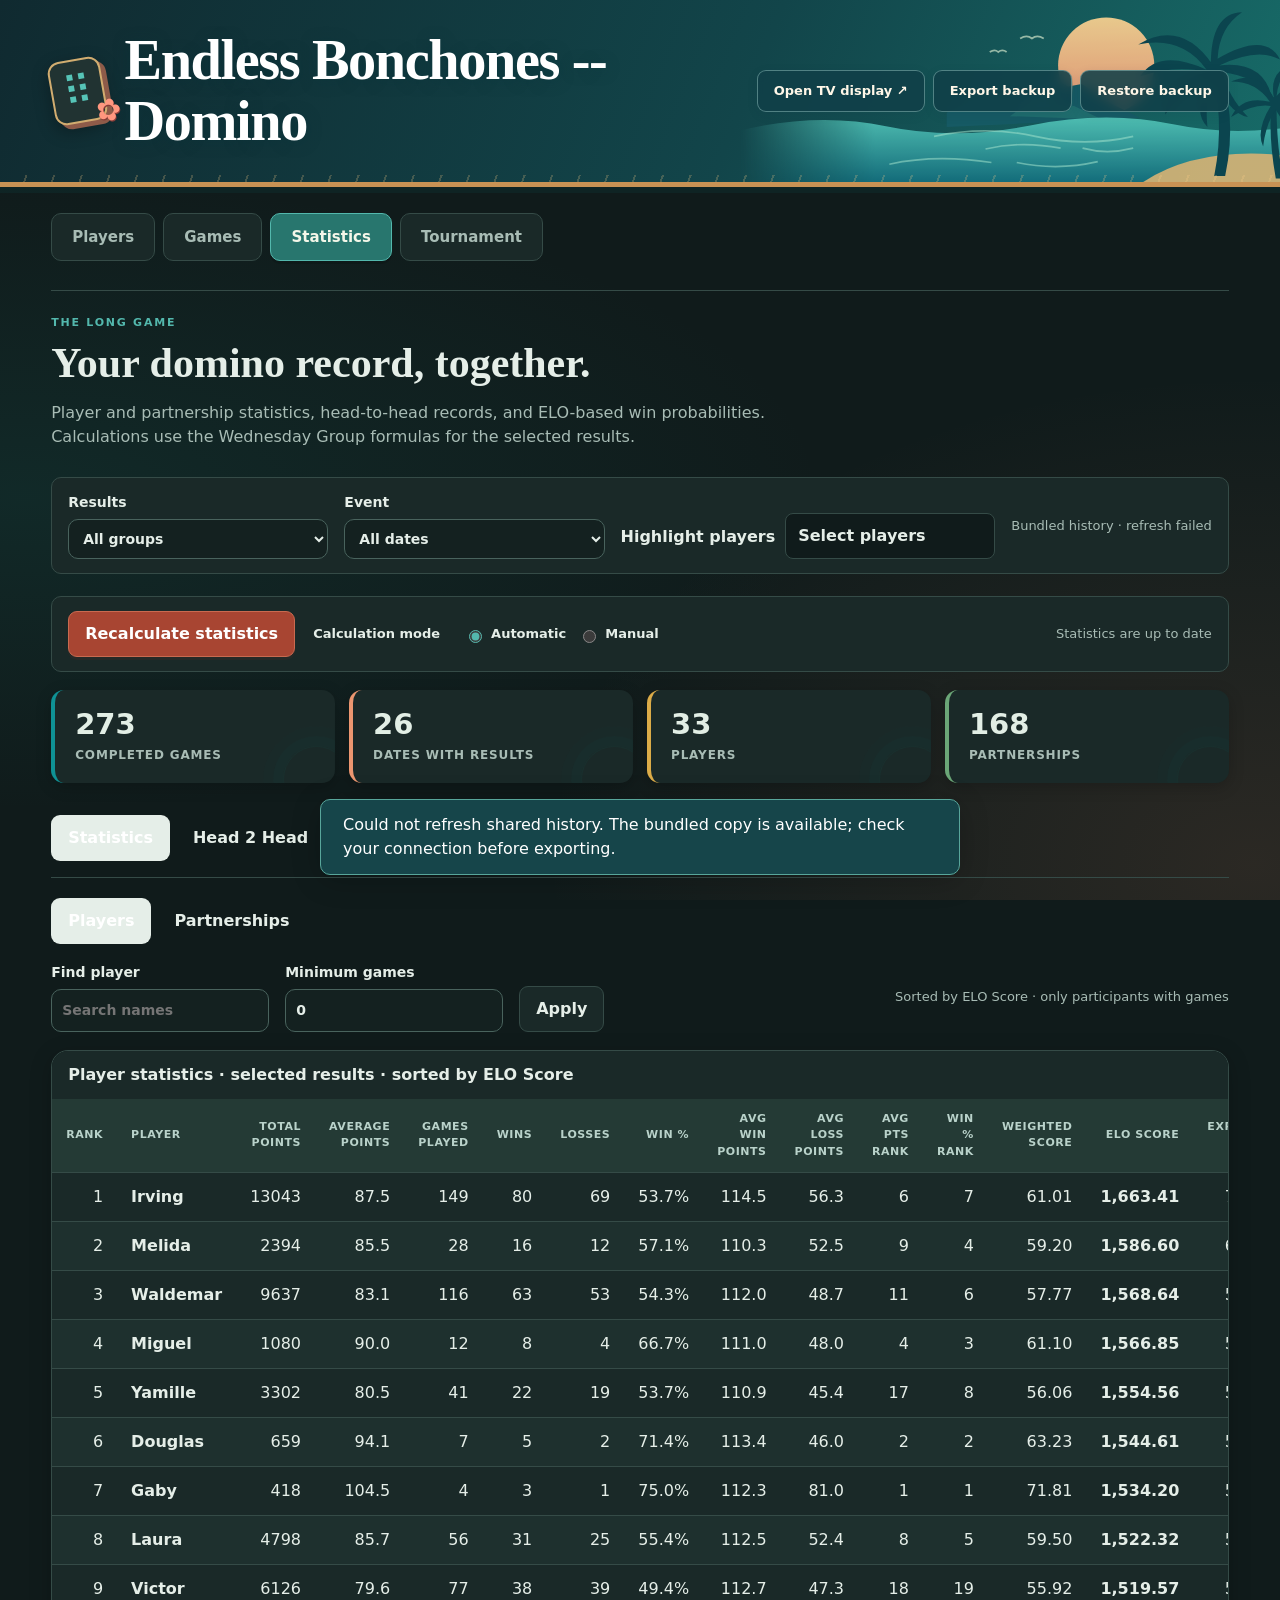
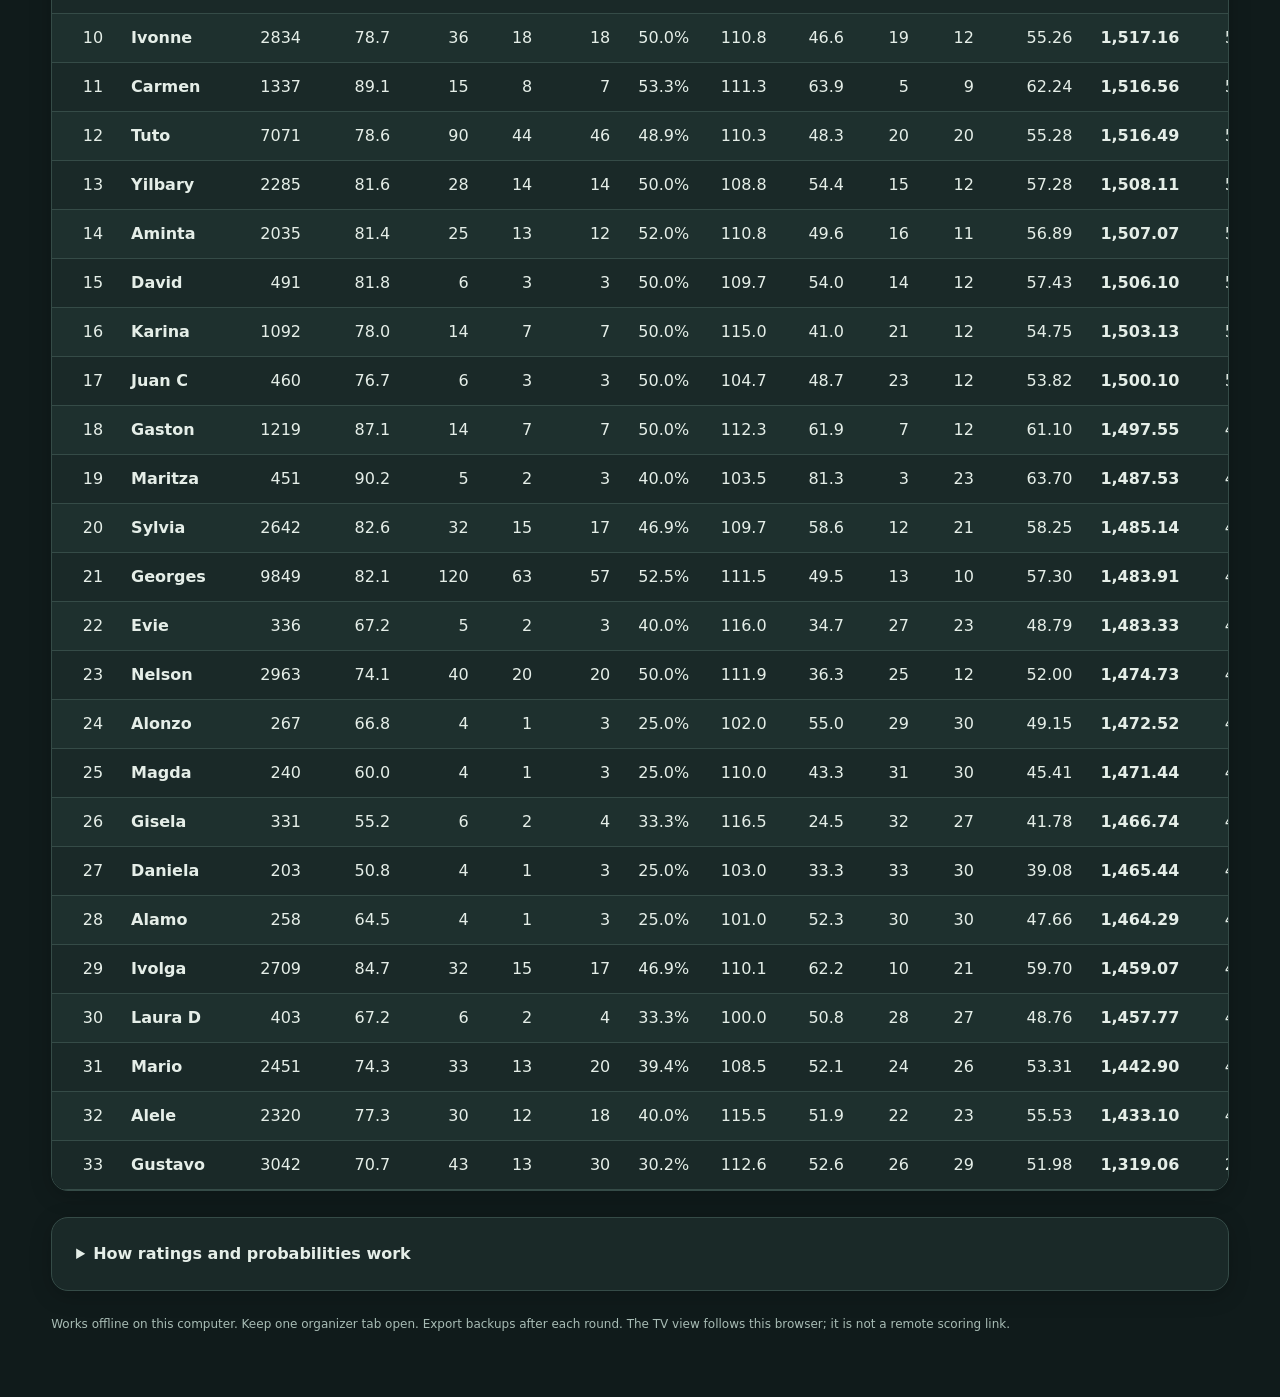
==== commit 0bfe575f: "Calculate True ELO and update formulas" ====
--- a/Domino-Night.html
+++ b/Domino-Night.html
@@ -379,26 +379,32 @@
 }
 function blank(id,name,members){return {id,name,members,played:0,wins:0,losses:0,points:0,against:0,winPoints:0,lossPoints:0,events:new Set()};}
 function record(s,score,other,event){s.played++;s.points+=score;s.against+=other;s.events.add(event);if(score>other){s.wins++;s.winPoints+=score;}else{s.losses++;s.lossPoints+=score;}}
+const ELO_INITIAL=1500,ELO_K=32;
 function finish(s,pair=false){
  s.average=s.played?s.points/s.played:null;s.winRate=s.played?s.wins/s.played:null;s.winAverage=s.wins?s.winPoints/s.wins:null;s.lossAverage=s.losses?s.lossPoints/s.losses:null;
- // Exact weights from Estadisticas!M4:M9 and M14:M28. Individual missing-loss fallback is 1; pair fallback is 0.
- s.rating=s.played?0.5*s.average+0.25*s.winRate+0.05*s.points+0.1*(s.winAverage??0)+0.1*(s.lossAverage??(pair?0:1)):null;
+ // Retain the workbook composite as a descriptive score, without cumulative points.
+ s.weightedScore=s.played?0.5*s.average+0.3*s.winRate+0.1*(s.winAverage??0)+0.1*(s.lossAverage??(pair?0:1)):null;
  s.eventCount=s.events.size;delete s.events;return s;
 }
 const probability=(a,b)=>Number.isFinite(a)&&Number.isFinite(b)?1/(1+10**((b-a)/400)):null;
 function summarize(data,filter={}){
- const players=new Map(data.players.map(p=>[p.id,blank(p.id,p.name)])),pairs=new Map(),games=[];
+ const players=new Map(data.players.map(p=>[p.id,blank(p.id,p.name)])),pairs=new Map(),games=[],playerElo=new Map(data.players.map(p=>[p.id,ELO_INITIAL])),pairElo=new Map();
  for(const e of data.events.slice().sort((a,b)=>a.date.localeCompare(b.date)||a.id.localeCompare(b.id))){
   if(filter.eventId&&e.id!==filter.eventId||filter.source&&e.source?.kind!==filter.source||filter.before&&e.date>=filter.before)continue;
   for(const m of e.matches.slice().sort((a,b)=>a.order-b.order||a.id.localeCompare(b.id))){
    if(!m.score)continue;games.push({...m,eventId:e.id,eventTitle:e.title,date:e.date});
+   const keys=m.teams.map(pairKey),playerTeamRatings=m.teams.map(team=>team.reduce((sum,id)=>sum+(playerElo.get(id)??ELO_INITIAL),0)/2),expectedPlayer=probability(playerTeamRatings[0],playerTeamRatings[1]),actual=m.score[0]===m.score[1]?0.5:m.score[0]>m.score[1]?1:0,playerDelta=ELO_K*(actual-expectedPlayer);
+   for(const id of m.teams[0])playerElo.set(id,(playerElo.get(id)??ELO_INITIAL)+playerDelta);
+   for(const id of m.teams[1])playerElo.set(id,(playerElo.get(id)??ELO_INITIAL)-playerDelta);
+   const teamRatings=keys.map(key=>pairElo.get(key)??ELO_INITIAL),expectedTeam=probability(teamRatings[0],teamRatings[1]),teamDelta=ELO_K*(actual-expectedTeam);
+   pairElo.set(keys[0],teamRatings[0]+teamDelta);pairElo.set(keys[1],teamRatings[1]-teamDelta);
    m.teams.forEach((t,i)=>{const key=pairKey(t);if(!pairs.has(key))pairs.set(key,blank(key,t.map(id=>players.get(id).name).sort().join(' + '),t.slice().sort()));record(pairs.get(key),m.score[i],m.score[1-i],e.id);t.forEach(id=>record(players.get(id),m.score[i],m.score[1-i],e.id));});
   }
  }
- players.forEach(p=>finish(p));pairs.forEach(p=>finish(p,true));
+ players.forEach(p=>{finish(p);p.eloScore=p.played?playerElo.get(p.id):null;});pairs.forEach(p=>{finish(p,true);p.eloScore=pairElo.get(p.id)??null;});
  for(const collection of [players,pairs])for(const p of collection.values()){
   const opponents=[...collection.values()].filter(q=>q.played&&q.id!==p.id&&(!p.members||!p.members.some(id=>q.members.includes(id))));
-  p.expected=p.played&&opponents.length?opponents.reduce((sum,q)=>sum+probability(p.rating,q.rating),0)/opponents.length:null;
+  p.expected=p.played&&opponents.length?opponents.reduce((sum,q)=>sum+probability(p.eloScore,q.eloScore),0)/opponents.length:null;
   p.woe=p.expected===null?null:p.winRate-p.expected;
  }
  return {players,pairs,games};
@@ -412,7 +418,7 @@
  if(!Array.isArray(teams)||teams.length!==2||teams.some(t=>t.length!==2)||new Set(teams.flat()).size!==4)return {probability:null,reason:'Choose four different players.'};
  const pairs=teams.map(t=>summary.pairs.get(pairKey(t)));
  if(pairs.some(p=>!p?.played))return {probability:null,reason:'Unavailable until both partnerships have recorded games together.',games:pairs.map(p=>p?.played??0)};
- return {probability:probability(pairs[0].rating,pairs[1].rating),games:pairs.map(p=>p.played),ratings:pairs.map(p=>p.rating)};
+ return {probability:probability(pairs[0].eloScore,pairs[1].eloScore),games:pairs.map(p=>p.played),ratings:pairs.map(p=>p.eloScore)};
 }
 function fingerprint(state){
  // Scores and playoff progress are deliberately excluded so corrections retain the same event identity.
@@ -496,7 +502,7 @@
 function matchProbability(m){
  if(m.score)return '';const lookup=new Map(historyData.players.flatMap(p=>[p.name,...(p.aliases??[])].map(n=>[H.normalize(n),p.id])));
  const teams=m.teams.map(t=>t.map(i=>String(state.playerIds?.[i]??lookup.get(H.normalize(state.players[i]))??H.playerId(state.players[i])))),prediction=H.predict(historyLiveSummary??historySummary,teams);
- return `<p class="match-probability small">${prediction.probability===null?'Win probability unavailable · both pairs need history':`Win probability · ${historyPercent(prediction.probability)} / ${historyPercent(1-prediction.probability)}`}<br><span class="muted">Workbook pair formula${m.score?'':' · saved results included'}</span></p>`;
+ return `<p class="match-probability small">${prediction.probability===null?'Win probability unavailable · both pairs need history':`Win probability · ${historyPercent(prediction.probability)} / ${historyPercent(1-prediction.probability)}`}<br><span class="muted">ELO rating${m.score?'':' · saved results included'}</span></p>`;
 }
 function historyView(){
  const summary=H.summarize(historyData,{source:historySource,eventId:historyEvent});
@@ -507,16 +513,16 @@
  ${historyConflicts.length?`<div class="notice" role="alert"><b>Shared history changed while you had local drafts.</b><p>Export is paused. Review the affected records: ${historyConflicts.map(c=>esc(c.title)).join(', ')}.</p><button id="historyUsePublished">Discard local drafts and use shared history</button><button id="historyKeepDrafts">Keep my versions of conflicting events</button></div>`:''}
  <div class="history-tabs" role="group" aria-label="Statistics views">${[['stats','Statistics'],['h2h','Head 2 Head'],['prob','Win Probability'],['events','Game History']].map(([id,label])=>`<button data-history-tab="${id}" class="${historyTab===id?'active':''}">${label}</button>`).join('')}</div>
  <div id="historyContent">${historyTab==='stats'?historyStatsTable(summary):historyTab==='h2h'?historyH2HMatrix(summary,historyH2HMode):historyTab==='prob'?historyProbabilityMatrix(summary):historyGames(summary)}</div>
- <details class="panel history-method"><summary>How ratings and probabilities work</summary><p><b>ELO Score = 0.50 × average points + 0.25 × win rate + 0.05 × total points + 0.10 × average points in wins + 0.10 × average points in losses.</b> Win rate is a fraction from 0 to 1. This reproduces the workbook’s custom score, including its cumulative-points term; playing more games influences the rating.</p><p>Probability for A = 1 / (1 + 10<sup>((rating B − rating A) / 400)</sup>). Game predictions use partnership ratings, and remain unavailable until both pairs have results together. Individual H2H counts only games on opposite teams. Pair H2H requires those exact partnerships.</p><p>The workbook uses 1 for an individual’s missing loss average and 0 for a pair’s; missing win averages contribute 0. Players with no games have no rating. Expected win % averages predictions against eligible opponents in the selected results. WOE is actual win rate minus expected win rate. A championship game is won at its recorded target (120 for new finals), including when the loser exceeds 100.</p><p>These are model estimates, not calibrated guarantees. Small samples may be misleading. Filters recalculate ratings from the selected games. Upcoming organizer games use all history plus saved results in the current event; completed games show their result without a retrospective prediction.</p></details>`;
+ <details class="panel history-method"><summary>How ratings and probabilities work</summary><p><b>Weighted Score = 0.50 × average points + 0.30 × win rate + 0.10 × average points in wins + 0.10 × average points in losses.</b> Win rate is a fraction from 0 to 1. The former total-points term is removed. Missing individual loss average uses 1; a partnership’s uses 0.</p><p><b>ELO Score</b> is calculated chronologically from game results, starting each player and partnership at 1500. Each game uses K = 32 and expected score 1 / (1 + 10<sup>((opponent rating − team rating) / 400)</sup>). For player ratings, a team’s rating is the average of its two players; both teammates receive the same rating change. Partnerships also have their own rating, updated only when that exact partnership plays. The winner’s result is 1 and the loser’s 0; point margin does not change ELO.</p><p>Win Probability, Expected Win %, and WOE use ELO Score. Player predictions use player ELO; partnership predictions use the exact partnership ELO. Individual H2H counts games on opposite teams. Partnership H2H requires those exact partnerships.</p><p>These are model estimates, not calibrated guarantees. Small samples may be misleading. Filters recalculate both scores from the selected games. Upcoming organizer games use all history plus saved results in the current event; completed games show their result without a retrospective prediction.</p></details>`;
 }
 function historyStatsTable(summary){
  const pairs=historyStatsMode==='pairs',all=[...(pairs?summary.pairs:summary.players).values()].filter(p=>p.played>0&&historyEntryVisible(p,pairs)),rank=(p,key)=>1+all.filter(q=>q[key]>p[key]).length;
  let rows=all.filter(p=>p.played>=Math.max(1,historyMin)&&H.normalize(p.name).includes(H.normalize(historySearch)));
- rows.sort((a,b)=>(b.rating??-Infinity)-(a.rating??-Infinity)||a.name.localeCompare(b.name));
+ rows.sort((a,b)=>(b.eloScore??-Infinity)-(a.eloScore??-Infinity)||a.name.localeCompare(b.name));
  return `<div class="history-tabs history-subtabs" role="group" aria-label="Statistics population"><button data-stats-mode="players" class="${!pairs?'active':''}">Players</button><button data-stats-mode="pairs" class="${pairs?'active':''}">Partnerships</button></div><div class="history-tools"><label>Find ${pairs?'partnership':'player'}<input id="historySearch" type="search" value="${esc(historySearch)}" placeholder="Search names"></label><label>Minimum games<input id="historyMin" type="number" min="0" value="${historyMin}"></label><button id="historyApply">Apply</button><span class="small muted">Sorted by ELO Score · only participants with games</span></div>
- <div class="table-wrap"><table><caption>${pairs?'Partnership':'Player'} statistics · selected results · sorted by ELO Score</caption><thead><tr>${['Rank',pairs?'Partnership':'Player','Total points','Average points','Games played','Wins','Losses','Win %','Avg win points','Avg loss points','Avg pts rank','Win % rank','ELO Score','Expected Win %','WOE'].map(h=>`<th scope="col">${h}</th>`).join('')}</tr></thead><tbody>${rows.map((p,i)=>`<tr class="${historyIsSelected(p,pairs)?'matrix-selected':''}"><td>${i+1}</td><td>${esc(p.name)}</td><td>${p.points}</td><td>${historyNumber(p.average)}</td><td>${p.played}</td><td>${p.wins}</td><td>${p.losses}</td><td>${historyPercent(p.winRate)}</td><td>${historyNumber(p.winAverage)}</td><td>${historyNumber(p.lossAverage)}</td><td>${rank(p,'average')}</td><td>${rank(p,'winRate')}</td><td><b>${historyNumber(p.rating,2)}</b></td><td>${historyPercent(p.expected)}</td><td>${p.woe===null?'—':historyNumber(p.woe*100)+' pp'}</td></tr>`).join('')||'<tr><td colspan="15">No results match these filters.</td></tr>'}</tbody></table></div>`;
-}
-function matrixEntries(summary,mode){const pairs=mode==='pairs';return [...(pairs?summary.pairs:summary.players).values()].filter(p=>p.played>0&&historyEntryVisible(p,pairs)).sort((a,b)=>(b.rating??-Infinity)-(a.rating??-Infinity)||a.name.localeCompare(b.name));}
+ <div class="table-wrap"><table><caption>${pairs?'Partnership':'Player'} statistics · selected results · sorted by ELO Score</caption><thead><tr>${['Rank',pairs?'Partnership':'Player','Total points','Average points','Games played','Wins','Losses','Win %','Avg win points','Avg loss points','Avg pts rank','Win % rank','Weighted Score','ELO Score','Expected Win %','WOE'].map(h=>`<th scope="col">${h}</th>`).join('')}</tr></thead><tbody>${rows.map((p,i)=>`<tr class="${historyIsSelected(p,pairs)?'matrix-selected':''}"><td>${i+1}</td><td>${esc(p.name)}</td><td>${p.points}</td><td>${historyNumber(p.average)}</td><td>${p.played}</td><td>${p.wins}</td><td>${p.losses}</td><td>${historyPercent(p.winRate)}</td><td>${historyNumber(p.winAverage)}</td><td>${historyNumber(p.lossAverage)}</td><td>${rank(p,'average')}</td><td>${rank(p,'winRate')}</td><td>${historyNumber(p.weightedScore,2)}</td><td><b>${historyNumber(p.eloScore,2)}</b></td><td>${historyPercent(p.expected)}</td><td>${p.woe===null?'—':historyNumber(p.woe*100)+' pp'}</td></tr>`).join('')||'<tr><td colspan="16">No results match these filters.</td></tr>'}</tbody></table></div>`;
+}
+function matrixEntries(summary,mode){const pairs=mode==='pairs';return [...(pairs?summary.pairs:summary.players).values()].filter(p=>p.played>0&&historyEntryVisible(p,pairs)).sort((a,b)=>(b.eloScore??-Infinity)-(a.eloScore??-Infinity)||a.name.localeCompare(b.name));}
 function buildH2HMatrix(summary,mode){
  const matrix=new Map(),record=(row,col,score,opponent)=>{const key=JSON.stringify([row,col]),cell=matrix.get(key)??{played:0,wins:0,points:0};cell.played++;cell.points+=score;if(score>opponent)cell.wins++;matrix.set(key,cell);};
  for(const game of summary.games){const teams=mode==='pairs'?game.teams.map(team=>[H.pairKey(team)]):game.teams;for(const row of teams[0])for(const col of teams[1]){record(row,col,game.score[0],game.score[1]);record(col,row,game.score[1],game.score[0]);}}
@@ -529,7 +535,7 @@
 }
 function historyProbabilityMatrix(summary){
  const pairs=historyProbMode==='pairs',rows=matrixEntries(summary,historyProbMode);if(!rows.length)return '<section class="panel"><p>No completed games in this selection.</p></section>';
- const cells=rows.map(row=>`<tr><th scope="row" class="${historyIsSelected(row,pairs)?'matrix-selected':''}">${esc(row.name)}</th>${rows.map(col=>{const highlight=historyIsSelected(row,pairs)?' matrix-selected':'';if(row.id===col.id)return `<td class="matrix-diagonal${highlight}">—</td>`;if(pairs&&row.members.some(id=>col.members.includes(id)))return `<td class="matrix-empty${highlight}">—</td>`;const chance=H.probability(row.rating,col.rating);return `<td class="${highlight.trim()}" title="${esc(row.name)} win probability against ${esc(col.name)}">${historyPercent(chance)}</td>`;}).join('')}</tr>`).join('');
+ const cells=rows.map(row=>`<tr><th scope="row" class="${historyIsSelected(row,pairs)?'matrix-selected':''}">${esc(row.name)}</th>${rows.map(col=>{const highlight=historyIsSelected(row,pairs)?' matrix-selected':'';if(row.id===col.id)return `<td class="matrix-diagonal${highlight}">—</td>`;if(pairs&&row.members.some(id=>col.members.includes(id)))return `<td class="matrix-empty${highlight}">—</td>`;const chance=H.probability(row.eloScore,col.eloScore);return `<td class="${highlight.trim()}" title="${esc(row.name)} win probability against ${esc(col.name)}">${historyPercent(chance)}</td>`;}).join('')}</tr>`).join('');
  return `<div class="history-tabs history-subtabs" role="group" aria-label="Win probability population"><button data-prob-mode="players" class="${!pairs?'active':''}">Players</button><button data-prob-mode="pairs" class="${pairs?'active':''}">Partnerships</button></div><section class="panel"><h2>${pairs?'Partnership':'Player'} win probability</h2><p class="small muted">ELO estimate for the row participant against the column participant. Shared players and self comparisons are blank. Only participants with completed games are shown.</p><div class="table-wrap stats-matrix-wrap"><table class="stats-matrix"><thead><tr><th scope="col">${pairs?'Partnership':'Player'}</th>${rows.map(p=>`<th scope="col">${esc(p.name)}</th>`).join('')}</tr></thead><tbody>${cells}</tbody></table></div></section>`;
 }
 function historyOptions(rows,value){return rows.map(p=>`<option value="${esc(p.id)}" ${p.id===value?'selected':''}>${esc(p.name)}</option>`).join('');}
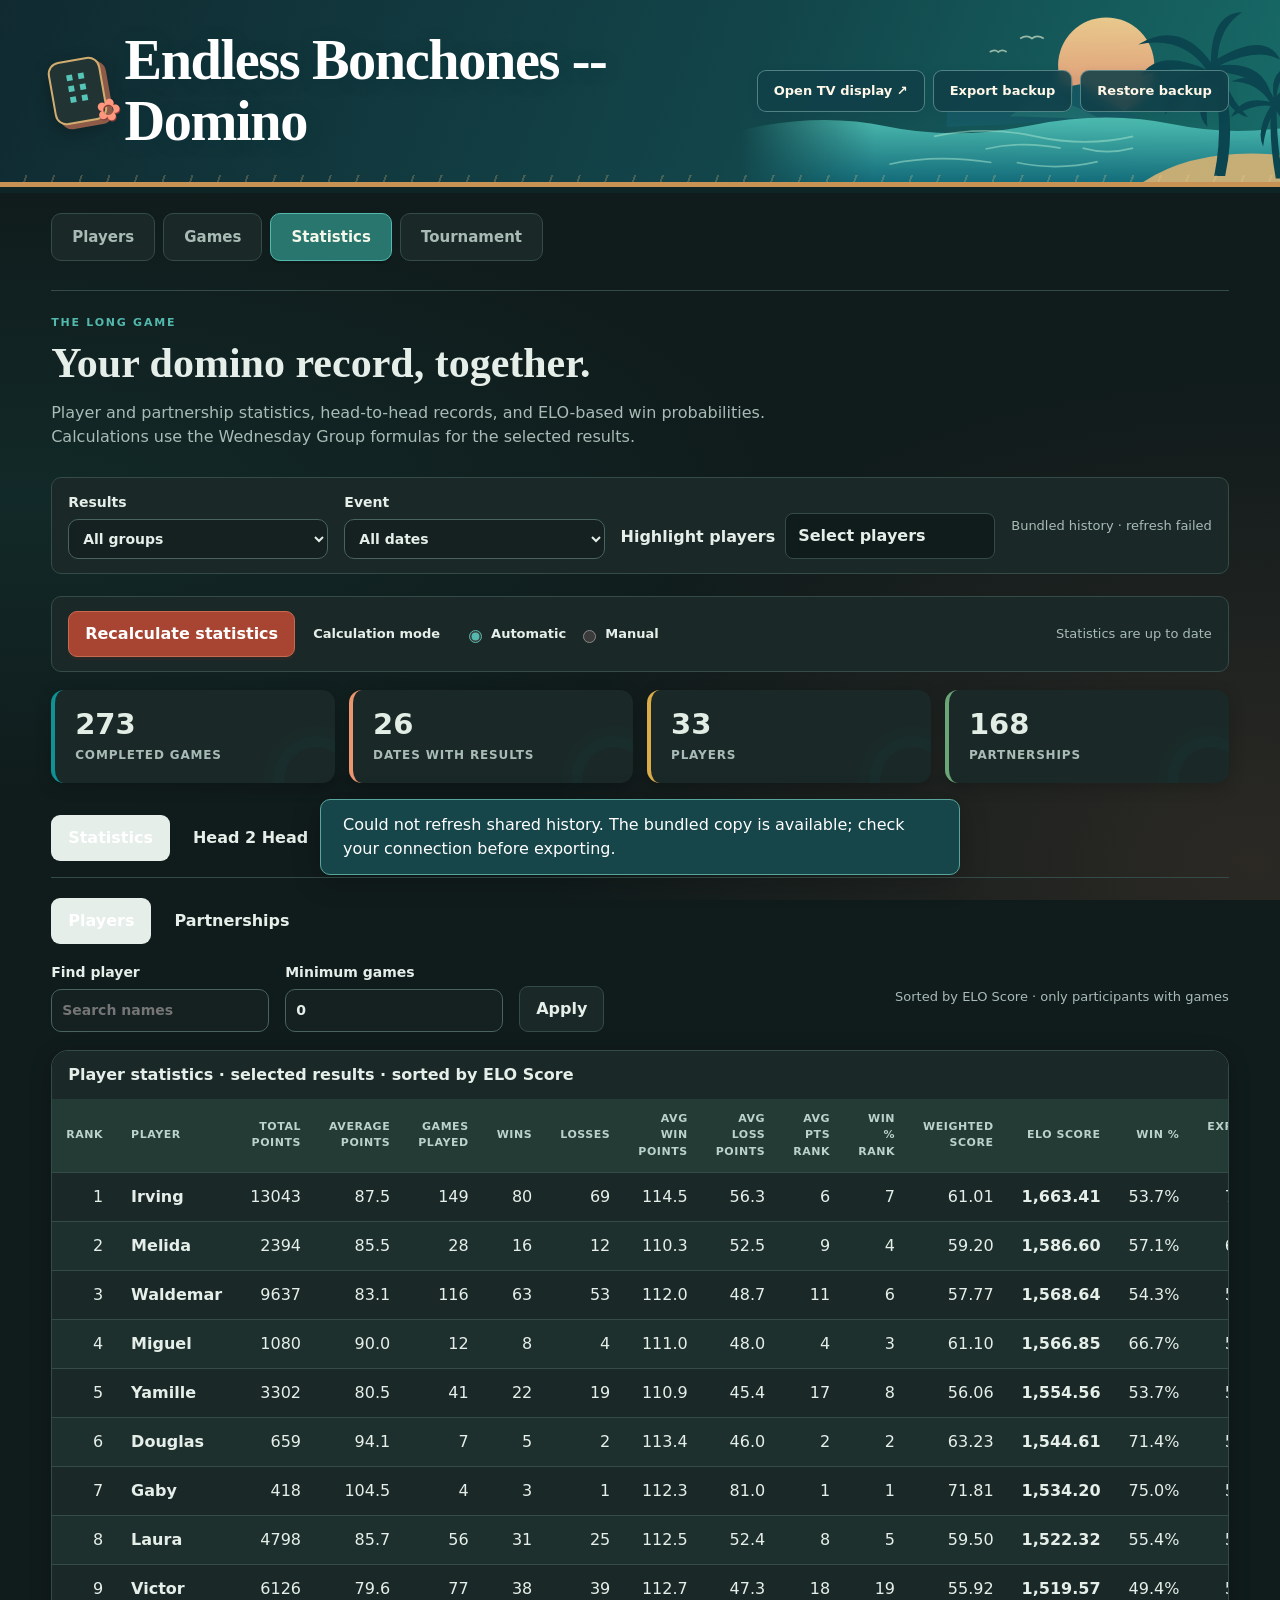
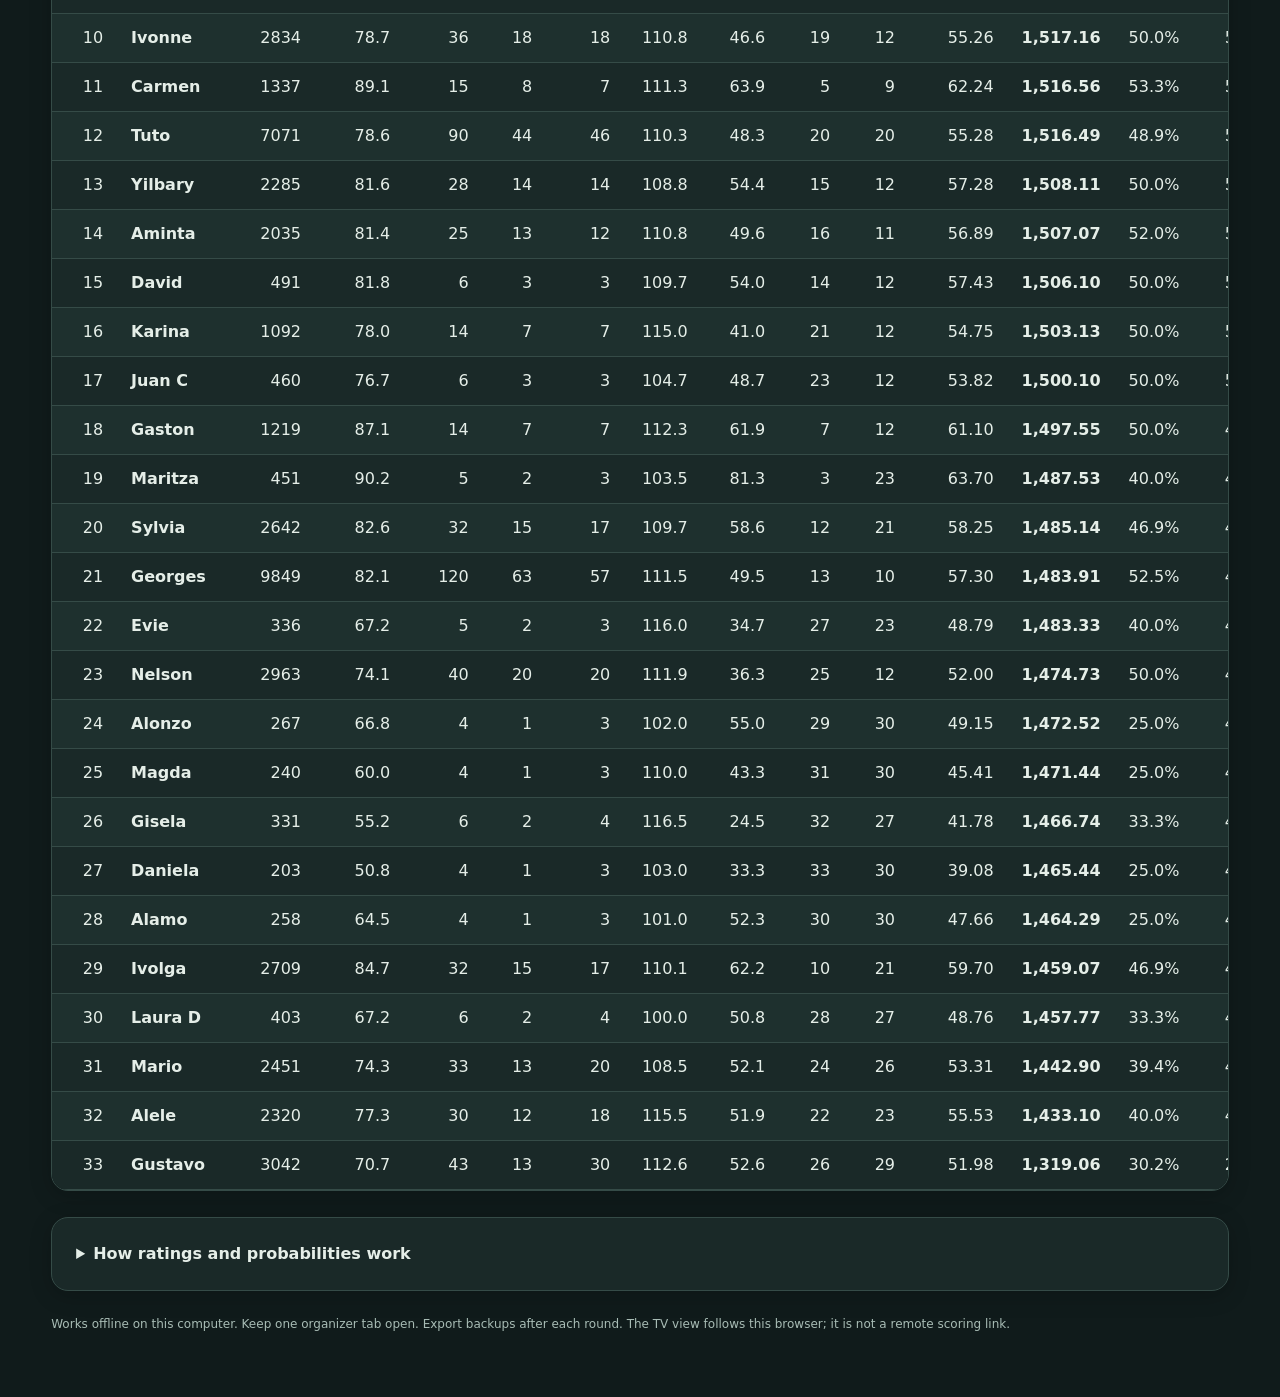
==== commit aeced59a: "Minor cosmetic changes to Statistics Grid grid" ====
--- a/Domino-Night.html
+++ b/Domino-Night.html
@@ -102,6 +102,8 @@
 .history-overarching-filters{display:flex;align-items:end;gap:16px;flex-wrap:wrap;margin:14px 0 22px;padding:14px 16px;background:var(--card);border:1px solid var(--line);border-radius:10px}.history-overarching-filters>label{flex:1 1 190px;min-width:170px}.history-overarching-filters select{display:block;width:100%;margin-top:6px}.history-player-selector{display:flex;align-items:end;gap:10px;margin:0;padding:0;border:0;background:transparent}.history-filter-label{font-weight:700;white-space:nowrap;padding-bottom:10px}.history-player-selector details{width:210px}.history-overarching-filters>span{align-self:center;margin-left:auto}.history-player-selector .history-player-options{min-width:300px}@media(max-width:650px){.history-overarching-filters{align-items:stretch}.history-overarching-filters>label,.history-player-selector{flex-basis:100%}.history-player-selector{display:grid;grid-template-columns:1fr}.history-filter-label{padding:0}.history-player-selector details{width:100%}.history-overarching-filters>span{width:100%;margin:0}}
 
 .player-directory-table{min-width:1080px}.player-directory-table td:nth-child(4){text-align:center}.player-directory-table input[type=checkbox]{width:auto;min-width:0;margin:auto;transform:scale(1.15)}
+
+#historyContent td.woe-negative{color:#ff7272!important;font-weight:700}#historyContent td.woe-positive{color:#69b8ff!important;font-weight:700}#historyContent td.woe-neutral{font-weight:700}
 
 .history-heading{margin:10px 0 28px;max-width:760px}.history-heading .eyebrow,.history-method .eyebrow{color:var(--green)}.history-heading h2{font-size:clamp(29px,4vw,42px);line-height:1.15;margin-bottom:14px}.history-tools{display:flex;gap:16px;align-items:end;flex-wrap:wrap;margin:18px 0}.history-tools label{min-width:150px}.history-tools select,.history-tools input{display:block;margin-top:6px;max-width:100%;width:100%}.history-tools>span{align-self:center;margin-left:auto}.history-tabs{display:flex;gap:6px;flex-wrap:wrap;border-bottom:1px solid var(--line);padding:8px 0 16px;margin-bottom:20px}.history-tabs button{background:transparent;border-color:transparent}.history-tabs button.active{background:var(--ink);color:white}.history-method{margin-top:26px}.history-method summary,details.panel>summary{cursor:pointer;font-weight:650}.history-method p{font-size:14px;max-width:1000px;margin-top:16px}#historyContent caption{text-align:left;padding:12px 16px;font-weight:650;background:var(--card)}#historyContent td{white-space:nowrap}#historyContent select{display:block;margin-top:7px;width:100%}#historyContent .eyebrow{color:var(--green)}.history-space{margin:18px 0}.prediction-teams{display:grid;grid-template-columns:1fr 1fr;gap:24px;margin:24px 0}.prediction-teams fieldset{border:1px solid var(--line);border-radius:10px;padding:18px}.prediction-teams legend{font-weight:700}.prediction-teams label+label{margin-top:16px}.prediction-result{background:#edf2e7;padding:24px;border-radius:10px;text-align:center}.probability-numbers{display:flex;align-items:center;justify-content:space-between;gap:16px}.probability-numbers strong{font-size:36px}.probability-bar{height:16px;background:var(--gold);border-radius:12px;overflow:hidden;margin:18px 0}.probability-bar span{display:block;height:100%;background:var(--green)}.match-probability{padding-top:12px;border-top:1px solid var(--line);margin-top:16px}nav a{display:inline-flex;align-items:center;color:var(--green);font-weight:650;padding:10px 16px;text-decoration:none;border-radius:9px}nav a:hover{background:#eaf2e9}@media(max-width:650px){.prediction-teams{grid-template-columns:1fr;gap:12px}.history-tools{align-items:stretch}.history-tools label{flex:1;min-width:130px}.history-tools>span{width:100%;margin:0}.probability-numbers{flex-wrap:wrap}.probability-numbers strong{font-size:28px}.history-tabs button{padding:9px 12px}.history-tabs{gap:2px}#historyContent .stats{grid-template-columns:repeat(2,1fr)}}
 
@@ -520,7 +522,7 @@
  let rows=all.filter(p=>p.played>=Math.max(1,historyMin)&&H.normalize(p.name).includes(H.normalize(historySearch)));
  rows.sort((a,b)=>(b.eloScore??-Infinity)-(a.eloScore??-Infinity)||a.name.localeCompare(b.name));
  return `<div class="history-tabs history-subtabs" role="group" aria-label="Statistics population"><button data-stats-mode="players" class="${!pairs?'active':''}">Players</button><button data-stats-mode="pairs" class="${pairs?'active':''}">Partnerships</button></div><div class="history-tools"><label>Find ${pairs?'partnership':'player'}<input id="historySearch" type="search" value="${esc(historySearch)}" placeholder="Search names"></label><label>Minimum games<input id="historyMin" type="number" min="0" value="${historyMin}"></label><button id="historyApply">Apply</button><span class="small muted">Sorted by ELO Score · only participants with games</span></div>
- <div class="table-wrap"><table><caption>${pairs?'Partnership':'Player'} statistics · selected results · sorted by ELO Score</caption><thead><tr>${['Rank',pairs?'Partnership':'Player','Total points','Average points','Games played','Wins','Losses','Win %','Avg win points','Avg loss points','Avg pts rank','Win % rank','Weighted Score','ELO Score','Expected Win %','WOE'].map(h=>`<th scope="col">${h}</th>`).join('')}</tr></thead><tbody>${rows.map((p,i)=>`<tr class="${historyIsSelected(p,pairs)?'matrix-selected':''}"><td>${i+1}</td><td>${esc(p.name)}</td><td>${p.points}</td><td>${historyNumber(p.average)}</td><td>${p.played}</td><td>${p.wins}</td><td>${p.losses}</td><td>${historyPercent(p.winRate)}</td><td>${historyNumber(p.winAverage)}</td><td>${historyNumber(p.lossAverage)}</td><td>${rank(p,'average')}</td><td>${rank(p,'winRate')}</td><td>${historyNumber(p.weightedScore,2)}</td><td><b>${historyNumber(p.eloScore,2)}</b></td><td>${historyPercent(p.expected)}</td><td>${p.woe===null?'—':historyNumber(p.woe*100)+' pp'}</td></tr>`).join('')||'<tr><td colspan="16">No results match these filters.</td></tr>'}</tbody></table></div>`;
+ <div class="table-wrap"><table><caption>${pairs?'Partnership':'Player'} statistics · selected results · sorted by ELO Score</caption><thead><tr>${['Rank',pairs?'Partnership':'Player','Total points','Average points','Games played','Wins','Losses','Avg win points','Avg loss points','Avg pts rank','Win % rank','Weighted Score','ELO Score','Win %','Expected Win %','WOE'].map(h=>`<th scope="col">${h}</th>`).join('')}</tr></thead><tbody>${rows.map((p,i)=>`<tr class="${historyIsSelected(p,pairs)?'matrix-selected':''}"><td>${i+1}</td><td>${esc(p.name)}</td><td>${p.points}</td><td>${historyNumber(p.average)}</td><td>${p.played}</td><td>${p.wins}</td><td>${p.losses}</td><td>${historyNumber(p.winAverage)}</td><td>${historyNumber(p.lossAverage)}</td><td>${rank(p,'average')}</td><td>${rank(p,'winRate')}</td><td>${historyNumber(p.weightedScore,2)}</td><td><b>${historyNumber(p.eloScore,2)}</b></td><td>${historyPercent(p.winRate)}</td><td>${historyPercent(p.expected)}</td><td class="${p.woe===null?'':p.woe<0?'woe-negative':p.woe>0?'woe-positive':'woe-neutral'}"><b>${p.woe===null?'—':historyNumber(p.woe*100)+' pp'}</b></td></tr>`).join('')||'<tr><td colspan="16">No results match these filters.</td></tr>'}</tbody></table></div>`;
 }
 function matrixEntries(summary,mode){const pairs=mode==='pairs';return [...(pairs?summary.pairs:summary.players).values()].filter(p=>p.played>0&&historyEntryVisible(p,pairs)).sort((a,b)=>(b.eloScore??-Infinity)-(a.eloScore??-Infinity)||a.name.localeCompare(b.name));}
 function buildH2HMatrix(summary,mode){
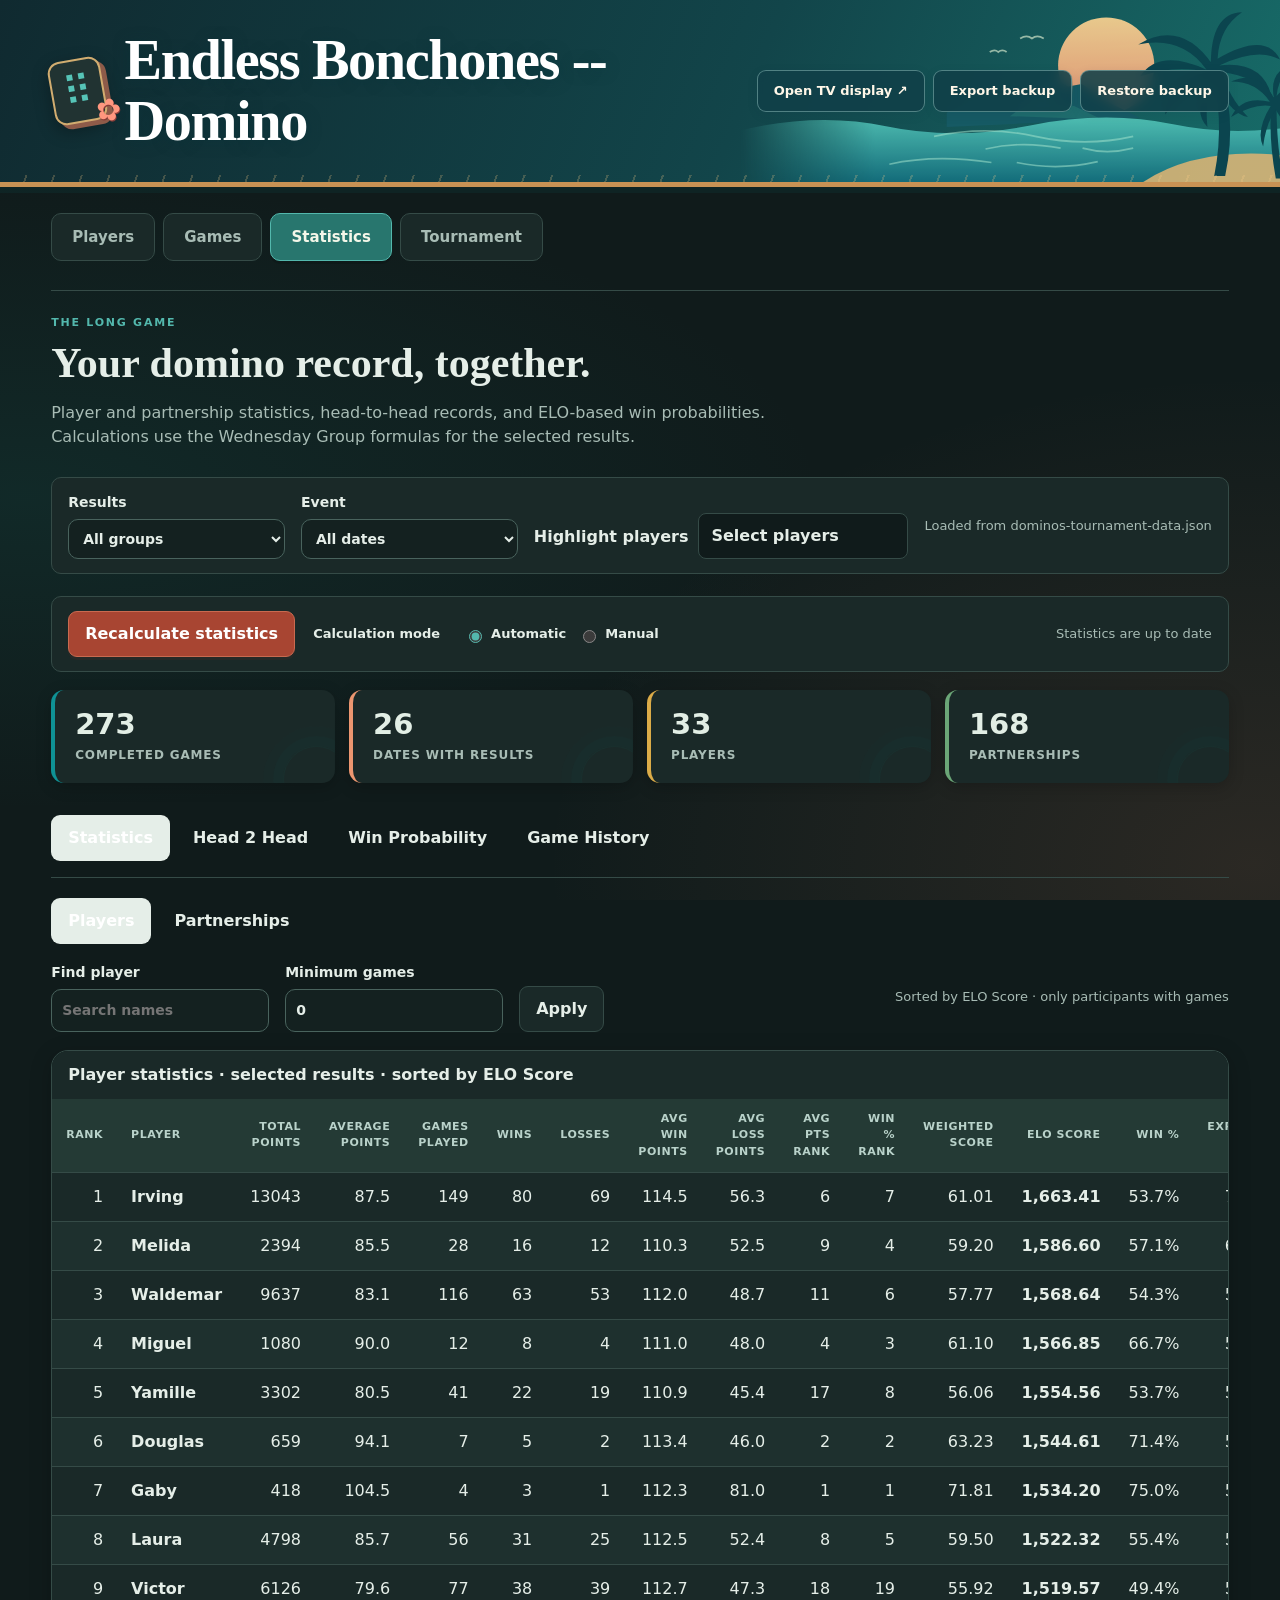
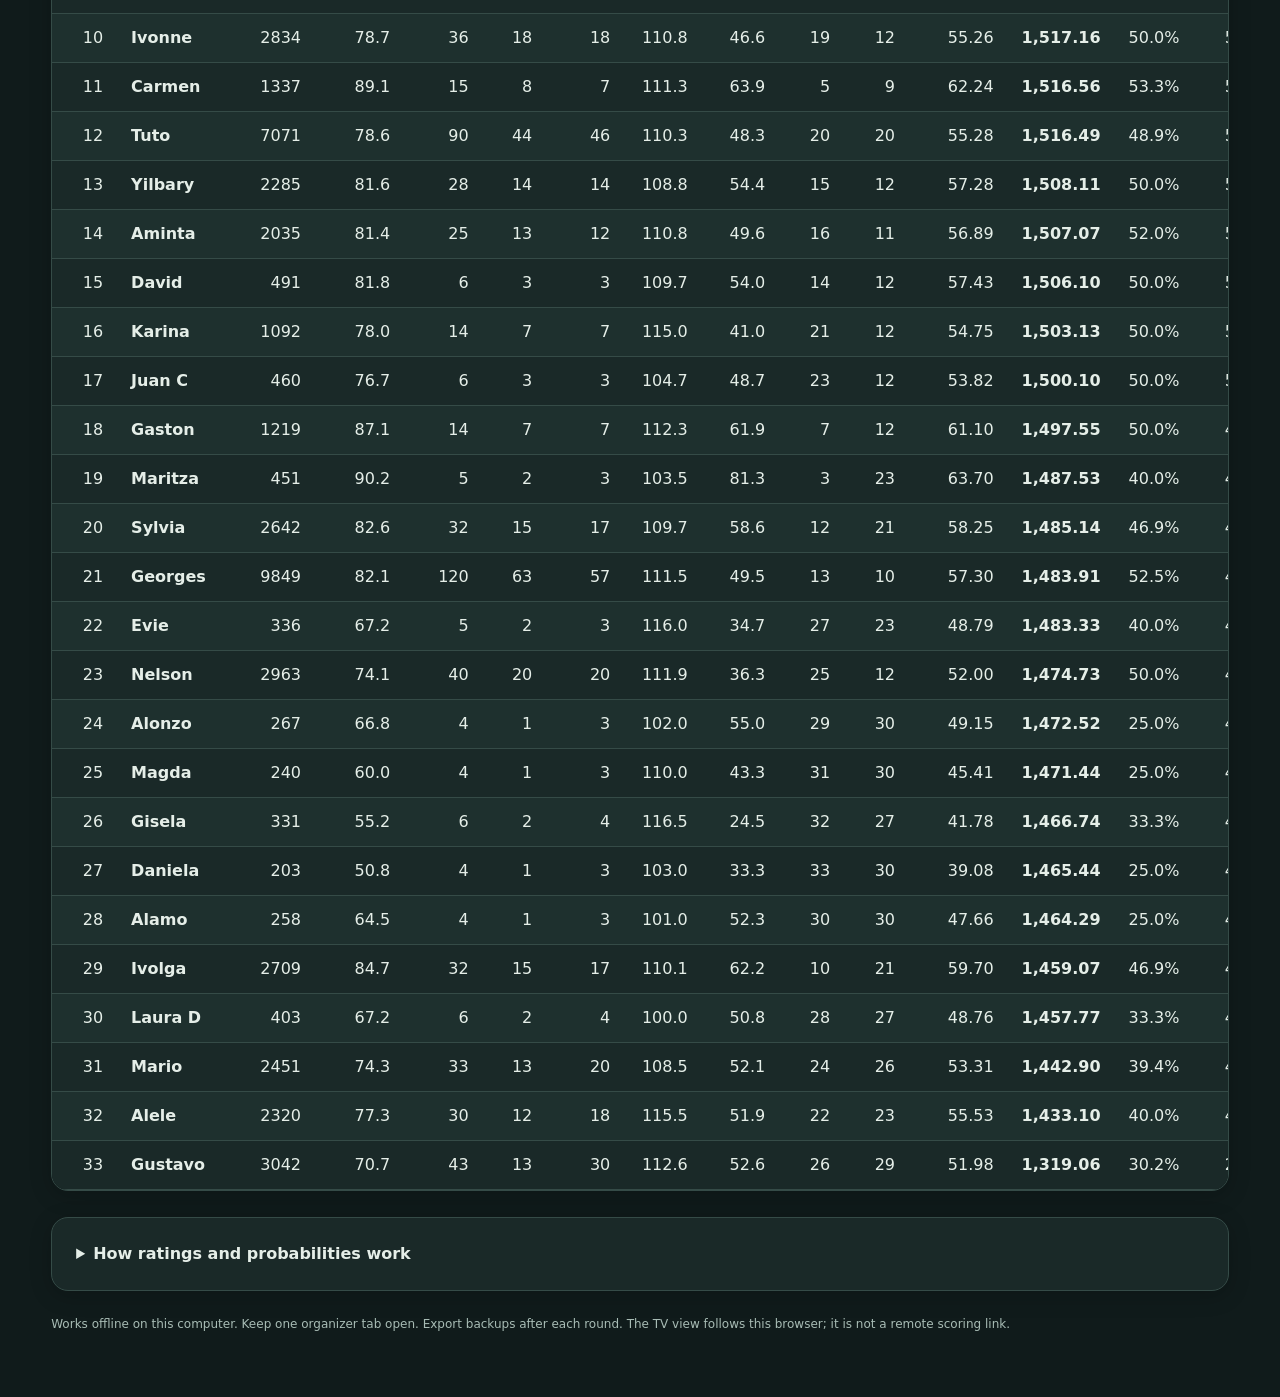
==== commit 6a3261bf: "Restore Tournament data" ====
--- a/Domino-Night.html
+++ b/Domino-Night.html
@@ -131,7 +131,7 @@
  <g fill="none" stroke="#e2f2d4" stroke-width="2" opacity=".7"><path d="M332 48q8-5 14 0 6-5 14 0"/><path d="M296 64q6-4 10 0 5-4 10 0"/></g>
 </svg>
 <div class="brand"><div class="tile" aria-hidden="true">⠿</div><div><h1 id="eventTitle">Endless Bonchones -- Domino</h1></div></div><div class="actions" id="headerActions"></div></header><div class="shell"><nav id="moduleNav" class="module-nav" aria-label="Application modules"></nav><nav id="nav" aria-label="Tournament sections"></nav><main id="main"></main><p class="foot" id="footer"></p></div><div id="toast" role="status" aria-live="polite"></div><dialog id="confirmDialog"><h2 id="dialogTitle"></h2><p id="dialogBody"></p><div class="actions"><button id="dialogCancel">Cancel</button><button id="dialogOK" class="primary">Continue</button></div></dialog>
-<script id="playerDirectorySeed" type="application/json">[{"id": 1, "firstName": "Alamo", "gender": "M", "fullName": "", "description": "", "image": "", "showInStatistics": true}, {"id": 2, "firstName": "Alele", "gender": "F", "fullName": "", "description": "", "image": "", "showInStatistics": true}, {"id": 3, "firstName": "Alonzo", "gender": "M", "fullName": "", "description": "", "image": "", "showInStatistics": true}, {"id": 4, "firstName": "Aminta", "gender": "F", "fullName": "", "description": "", "image": "", "showInStatistics": true}, {"id": 5, "firstName": "Carmen", "gender": "F", "fullName": "", "description": "", "image": "", "showInStatistics": true}, {"id": 6, "firstName": "Daniela", "gender": "F", "fullName": "", "description": "", "image": "", "showInStatistics": true}, {"id": 7, "firstName": "David", "gender": "M", "fullName": "", "description": "", "image": "", "showInStatistics": true}, {"id": 8, "firstName": "Douglas", "gender": "M", "fullName": "", "description": "", "image": "", "showInStatistics": true}, {"id": 9, "firstName": "Evie", "gender": "F", "fullName": "", "description": "", "image": "", "showInStatistics": true}, {"id": 10, "firstName": "Gaby", "gender": "F", "fullName": "", "description": "", "image": "", "showInStatistics": true}, {"id": 11, "firstName": "Gaston", "gender": "M", "fullName": "", "description": "", "image": "", "showInStatistics": true}, {"id": 12, "firstName": "Georges", "gender": "M", "fullName": "", "description": "", "image": "", "showInStatistics": true}, {"id": 13, "firstName": "Gisela", "gender": "F", "fullName": "", "description": "", "image": "", "showInStatistics": true}, {"id": 14, "firstName": "Gustavo", "gender": "M", "fullName": "", "description": "", "image": "", "showInStatistics": true}, {"id": 15, "firstName": "Irving", "gender": "M", "fullName": "", "description": "", "image": "", "showInStatistics": true}, {"id": 16, "firstName": "Ivolga", "gender": "F", "fullName": "", "description": "", "image": "", "showInStatistics": true}, {"id": 17, "firstName": "Ivonne", "gender": "F", "fullName": "", "description": "", "image": "", "showInStatistics": true}, {"id": 18, "firstName": "Karina", "gender": "F", "fullName": "", "description": "", "image": "", "showInStatistics": true}, {"id": 19, "firstName": "Laura", "gender": "F", "fullName": "", "description": "", "image": "", "showInStatistics": true}, {"id": 20, "firstName": "Laura D", "gender": "F", "fullName": "", "description": "", "image": "", "showInStatistics": true}, {"id": 21, "firstName": "Magda", "gender": "F", "fullName": "", "description": "", "image": "", "showInStatistics": true}, {"id": 22, "firstName": "Mario", "gender": "M", "fullName": "", "description": "", "image": "", "showInStatistics": true}, {"id": 23, "firstName": "Maritza", "gender": "F", "fullName": "", "description": "", "image": "", "showInStatistics": true}, {"id": 24, "firstName": "Melida", "gender": "F", "fullName": "", "description": "", "image": "", "showInStatistics": true}, {"id": 25, "firstName": "Miguel", "gender": "M", "fullName": "", "description": "", "image": "", "showInStatistics": true}, {"id": 26, "firstName": "Nelson", "gender": "M", "fullName": "", "description": "", "image": "", "showInStatistics": true}, {"id": 27, "firstName": "Sylvia", "gender": "F", "fullName": "", "description": "", "image": "", "showInStatistics": true}, {"id": 28, "firstName": "Tuto", "gender": "M", "fullName": "", "description": "", "image": "", "showInStatistics": true}, {"id": 29, "firstName": "Waldemar", "gender": "M", "fullName": "", "description": "", "image": "", "showInStatistics": true}, {"id": 30, "firstName": "Yamille", "gender": "F", "fullName": "", "description": "", "image": "", "showInStatistics": true}, {"id": 31, "firstName": "Yilbary", "gender": "F", "fullName": "", "description": "", "image": "", "showInStatistics": true}, {"id": 32, "firstName": "Victor", "gender": "M", "fullName": "", "description": "", "image": "", "showInStatistics": true}, {"id": 33, "firstName": "Juan C", "gender": "M", "fullName": "", "description": "", "image": "", "showInStatistics": true}]</script><script>window.playerDirectorySeed=JSON.parse(document.getElementById("playerDirectorySeed").textContent);window.playerDirectory=window.playerDirectorySeed.slice();try{const stored=localStorage.getItem("domino-player-directory-v1");if(stored){const parsed=JSON.parse(stored);if(Array.isArray(parsed)&&parsed.every(p=>Number.isInteger(p.id)&&typeof p.firstName==="string")){window.playerDirectory=parsed;for(const seedPlayer of window.playerDirectorySeed)if(!window.playerDirectory.some(p=>p.id===seedPlayer.id))window.playerDirectory.push(seedPlayer);}}}catch{}</script><script id="dateDataSeed" type="application/json">{"schemaVersion": 1, "dates": [{"id": "date-wed-2026-06-10", "date": "2026-06-10", "type": "Wednesday Group", "description": "", "games": [{"id": "wed-0005", "team1": ["15", "29"], "score1": 111, "team2": ["14", "28"], "score2": 50}, {"id": "wed-0006", "team1": ["28", "29"], "score1": 73, "team2": ["15", "12"], "score2": 150}, {"id": "wed-0007", "team1": ["15", "14"], "score1": 40, "team2": ["12", "28"], "score2": 111}, {"id": "wed-0008", "team1": ["29", "15"], "score1": 0, "team2": ["12", "14"], "score2": 119}, {"id": "wed-0009", "team1": ["12", "29"], "score1": 101, "team2": ["28", "14"], "score2": 94}, {"id": "wed-0010", "team1": ["12", "29"], "score1": 0, "team2": ["15", "14"], "score2": 102}, {"id": "wed-0011", "team1": ["15", "28"], "score1": 79, "team2": ["14", "29"], "score2": 112}]}, {"id": "date-wed-2026-06-17", "date": "2026-06-17", "type": "Wednesday Group", "description": "", "games": [{"id": "wed-0012", "team1": ["15", "29"], "score1": 154, "team2": ["32", "12"], "score2": 37}, {"id": "wed-0013", "team1": ["12", "15"], "score1": 103, "team2": ["29", "32"], "score2": 30}, {"id": "wed-0014", "team1": ["32", "15"], "score1": 108, "team2": ["12", "29"], "score2": 37}, {"id": "wed-0015", "team1": ["29", "15"], "score1": 36, "team2": ["32", "12"], "score2": 112}, {"id": "wed-0016", "team1": ["12", "15"], "score1": 63, "team2": ["32", "29"], "score2": 136}, {"id": "wed-0017", "team1": ["32", "15"], "score1": 60, "team2": ["29", "12"], "score2": 108}, {"id": "wed-0018", "team1": ["12", "32"], "score1": 70, "team2": ["15", "29"], "score2": 104}]}, {"id": "date-wed-2026-06-24", "date": "2026-06-24", "type": "Wednesday Group", "description": "", "games": [{"id": "wed-0019", "team1": ["32", "15"], "score1": 107, "team2": ["29", "28"], "score2": 26}, {"id": "wed-0020", "team1": ["32", "28"], "score1": 47, "team2": ["29", "12"], "score2": 118}, {"id": "wed-0021", "team1": ["15", "29"], "score1": 80, "team2": ["12", "28"], "score2": 103}, {"id": "wed-0022", "team1": ["15", "12"], "score1": 37, "team2": ["32", "29"], "score2": 111}, {"id": "wed-0023", "team1": ["12", "32"], "score1": 120, "team2": ["15", "28"], "score2": 52}, {"id": "wed-0024", "team1": ["12", "15"], "score1": 116, "team2": ["32", "29"], "score2": 0}, {"id": "wed-0025", "team1": ["15", "29"], "score1": 122, "team2": ["12", "32"], "score2": 71}]}, {"id": "date-wed-2026-07-08", "date": "2026-07-08", "type": "Wednesday Group", "description": "", "games": [{"id": "wed-0026", "team1": ["32", "29"], "score1": 107, "team2": ["15", "12"], "score2": 11}, {"id": "wed-0027", "team1": ["14", "15"], "score1": 31, "team2": ["12", "29"], "score2": 102}, {"id": "wed-0028", "team1": ["14", "12"], "score1": 94, "team2": ["15", "29"], "score2": 135}, {"id": "wed-0029", "team1": ["14", "29"], "score1": 114, "team2": ["12", "32"], "score2": 93}, {"id": "wed-0030", "team1": ["32", "14"], "score1": 101, "team2": ["29", "15"], "score2": 62}, {"id": "wed-0031", "team1": ["32", "12"], "score1": 109, "team2": ["15", "14"], "score2": 61}, {"id": "wed-0032", "team1": ["12", "32"], "score1": 106, "team2": ["15", "14"], "score2": 85}]}, {"id": "date-wed-2026-07-15", "date": "2026-07-15", "type": "Wednesday Group", "description": "", "games": [{"id": "wed-0033", "team1": ["15", "14"], "score1": 131, "team2": ["32", "12"], "score2": 58}, {"id": "wed-0034", "team1": ["32", "15"], "score1": 101, "team2": ["14", "12"], "score2": 23}, {"id": "wed-0035", "team1": ["15", "12"], "score1": 108, "team2": ["32", "14"], "score2": 83}, {"id": "wed-0036", "team1": ["14", "32"], "score1": 77, "team2": ["15", "12"], "score2": 116}, {"id": "wed-0037", "team1": ["15", "12"], "score1": 129, "team2": ["14", "32"], "score2": 0}]}, {"id": "date-wed-2026-07-22", "date": "2026-07-22", "type": "Wednesday Group", "description": "", "games": [{"id": "wed-0038", "team1": ["33", "12"], "score1": 106, "team2": ["29", "15"], "score2": 98}, {"id": "wed-0039", "team1": ["29", "33"], "score1": 101, "team2": ["32", "15"], "score2": 25}, {"id": "wed-0040", "team1": ["12", "15"], "score1": 120, "team2": ["32", "29"], "score2": 26}, {"id": "wed-0041", "team1": ["33", "32"], "score1": 107, "team2": ["12", "29"], "score2": 28}, {"id": "wed-0042", "team1": ["12", "32"], "score1": 112, "team2": ["15", "33"], "score2": 49}, {"id": "wed-0043", "team1": ["15", "29"], "score1": 104, "team2": ["33", "12"], "score2": 35}, {"id": "wed-0044", "team1": ["32", "33"], "score1": 62, "team2": ["29", "15"], "score2": 101}]}, {"id": "date-wed-2026-08-05", "date": "2026-08-05", "type": "Wednesday Group", "description": "", "games": [{"id": "wed-0045", "team1": ["29", "15"], "score1": 0, "team2": ["12", "32"], "score2": 112}, {"id": "wed-0046", "team1": ["12", "29"], "score1": 35, "team2": ["15", "32"], "score2": 138}, {"id": "wed-0047", "team1": ["29", "32"], "score1": 106, "team2": ["15", "12"], "score2": 43}, {"id": "wed-0048", "team1": ["15", "29"], "score1": 105, "team2": ["12", "32"], "score2": 51}, {"id": "wed-0049", "team1": ["15", "32"], "score1": 82, "team2": ["29", "12"], "score2": 113}, {"id": "wed-0050", "team1": ["29", "32"], "score1": 77, "team2": ["12", "15"], "score2": 109}, {"id": "wed-0051", "team1": ["12", "29"], "score1": 105, "team2": ["32", "15"], "score2": 29}]}, {"id": "date-wed-2026-08-26", "date": "2026-08-26", "type": "Wednesday Group", "description": "", "games": [{"id": "wed-0052", "team1": ["29", "12"], "score1": 113, "team2": ["15", "28"], "score2": 83}, {"id": "wed-0053", "team1": ["28", "12"], "score1": 99, "team2": ["29", "15"], "score2": 118}, {"id": "wed-0054", "team1": ["12", "15"], "score1": 108, "team2": ["28", "29"], "score2": 57}, {"id": "wed-0055", "team1": ["15", "29"], "score1": 114, "team2": ["28", "12"], "score2": 24}, {"id": "wed-0056", "team1": ["29", "12"], "score1": 31, "team2": ["28", "15"], "score2": 113}, {"id": "wed-0057", "team1": ["28", "29"], "score1": 106, "team2": ["12", "15"], "score2": 11}, {"id": "wed-0058", "team1": ["12", "29"], "score1": 123, "team2": ["15", "28"], "score2": 79}]}, {"id": "date-wed-2026-09-09", "date": "2026-09-09", "type": "Wednesday Group", "description": "", "games": [{"id": "wed-0059", "team1": ["12", "15"], "score1": 83, "team2": ["32", "14"], "score2": 100}, {"id": "wed-0060", "team1": ["15", "32"], "score1": 138, "team2": ["14", "12"], "score2": 34}, {"id": "wed-0061", "team1": ["14", "15"], "score1": 63, "team2": ["12", "32"], "score2": 100}, {"id": "wed-0062", "team1": ["12", "32"], "score1": 102, "team2": ["15", "14"], "score2": 61}, {"id": "wed-0063", "team1": ["12", "15"], "score1": 103, "team2": ["32", "14"], "score2": 36}, {"id": "wed-0064", "team1": ["32", "15"], "score1": 105, "team2": ["12", "14"], "score2": 44}, {"id": "wed-0065", "team1": ["32", "14"], "score1": 131, "team2": ["15", "12"], "score2": 76}, {"id": "wed-0066", "team1": ["12", "32"], "score1": 0, "team2": ["14", "15"], "score2": 102}]}, {"id": "date-wed-2026-09-23", "date": "2026-09-23", "type": "Wednesday Group", "description": "", "games": [{"id": "wed-0067", "team1": ["29", "15"], "score1": 93, "team2": ["32", "28"], "score2": 106}, {"id": "wed-0068", "team1": ["15", "28"], "score1": 116, "team2": ["29", "32"], "score2": 46}, {"id": "wed-0069", "team1": ["28", "29"], "score1": 109, "team2": ["15", "32"], "score2": 56}, {"id": "wed-0070", "team1": ["32", "28"], "score1": 5, "team2": ["29", "15"], "score2": 107}, {"id": "wed-0071", "team1": ["29", "32"], "score1": 108, "team2": ["15", "28"], "score2": 81}, {"id": "wed-0072", "team1": ["29", "28"], "score1": 56, "team2": ["32", "15"], "score2": 107}, {"id": "wed-0073", "team1": ["29", "28"], "score1": 100, "team2": ["15", "32"], "score2": 72}]}, {"id": "date-wed-2026-10-14", "date": "2026-10-14", "type": "Wednesday Group", "description": "", "games": [{"id": "wed-0074", "team1": ["28", "32"], "score1": 36, "team2": ["29", "15"], "score2": 106}, {"id": "wed-0075", "team1": ["32", "29"], "score1": 13, "team2": ["28", "15"], "score2": 137}, {"id": "wed-0076", "team1": ["28", "15"], "score1": 15, "team2": ["29", "32"], "score2": 109}, {"id": "wed-0077", "team1": ["28", "29"], "score1": 121, "team2": ["15", "32"], "score2": 65}, {"id": "wed-0078", "team1": ["29", "28"], "score1": 111, "team2": ["15", "32"], "score2": 65}, {"id": "wed-0079", "team1": ["32", "28"], "score1": 131, "team2": ["15", "29"], "score2": 40}, {"id": "wed-0080", "team1": ["32", "15"], "score1": 55, "team2": ["29", "28"], "score2": 118}, {"id": "wed-0081", "team1": ["32", "15"], "score1": 116, "team2": ["29", "28"], "score2": 50}]}, {"id": "date-wed-2026-10-21", "date": "2026-10-21", "type": "Wednesday Group", "description": "", "games": [{"id": "wed-0082", "team1": ["28", "12"], "score1": 89, "team2": ["32", "29"], "score2": 108}, {"id": "wed-0083", "team1": ["28", "29"], "score1": 59, "team2": ["32", "12"], "score2": 115}, {"id": "wed-0084", "team1": ["32", "28"], "score1": 105, "team2": ["12", "29"], "score2": 43}, {"id": "wed-0085", "team1": ["29", "12"], "score1": 123, "team2": ["28", "32"], "score2": 61}]}, {"id": "date-wed-2026-10-28", "date": "2026-10-28", "type": "Wednesday Group", "description": "", "games": [{"id": "wed-0086", "team1": ["12", "29"], "score1": 131, "team2": ["15", "14"], "score2": 17}, {"id": "wed-0087", "team1": ["15", "32"], "score1": 113, "team2": ["29", "14"], "score2": 68}, {"id": "wed-0088", "team1": ["12", "14"], "score1": 125, "team2": ["32", "29"], "score2": 19}, {"id": "wed-0089", "team1": ["15", "12"], "score1": 128, "team2": ["14", "32"], "score2": 10}, {"id": "wed-0090", "team1": ["15", "29"], "score1": 85, "team2": ["12", "32"], "score2": 102}, {"id": "wed-0091", "team1": ["29", "32"], "score1": 46, "team2": ["12", "15"], "score2": 113}, {"id": "wed-0092", "team1": ["14", "15"], "score1": 109, "team2": ["32", "12"], "score2": 28}]}, {"id": "date-wed-2026-11-04", "date": "2026-11-04", "type": "Wednesday Group", "description": "", "games": [{"id": "wed-0093", "team1": ["32", "15"], "score1": 113, "team2": ["29", "12"], "score2": 45}, {"id": "wed-0094", "team1": ["15", "12"], "score1": 109, "team2": ["32", "14"], "score2": 55}, {"id": "wed-0095", "team1": ["15", "29"], "score1": 109, "team2": ["12", "14"], "score2": 67}, {"id": "wed-0096", "team1": ["29", "14"], "score1": 32, "team2": ["12", "32"], "score2": 104}, {"id": "wed-0097", "team1": ["29", "32"], "score1": 115, "team2": ["15", "12"], "score2": 21}, {"id": "wed-0098", "team1": ["15", "29"], "score1": 80, "team2": ["12", "32"], "score2": 124}]}, {"id": "date-wed-2026-11-11", "date": "2026-11-11", "type": "Wednesday Group", "description": "", "games": [{"id": "wed-0099", "team1": ["28", "29"], "score1": 0, "team2": ["12", "15"], "score2": 120}, {"id": "wed-0100", "team1": ["29", "12"], "score1": 84, "team2": ["28", "15"], "score2": 108}, {"id": "wed-0101", "team1": ["12", "28"], "score1": 113, "team2": ["14", "29"], "score2": 70}, {"id": "wed-0102", "team1": ["28", "14"], "score1": 51, "team2": ["15", "12"], "score2": 104}, {"id": "wed-0103", "team1": ["29", "28"], "score1": 104, "team2": ["14", "15"], "score2": 64}, {"id": "wed-0104", "team1": ["15", "28"], "score1": 40, "team2": ["29", "12"], "score2": 115}, {"id": "wed-0105", "team1": ["15", "28"], "score1": 103, "team2": ["14", "29"], "score2": 97}, {"id": "wed-0106", "team1": ["12", "14"], "score1": 0, "team2": ["15", "29"], "score2": 111}]}, {"id": "date-wed-2026-11-18", "date": "2026-11-18", "type": "Wednesday Group", "description": "", "games": [{"id": "wed-0107", "team1": ["29", "15"], "score1": 113, "team2": ["32", "28"], "score2": 79}, {"id": "wed-0108", "team1": ["32", "15"], "score1": 136, "team2": ["29", "12"], "score2": 69}, {"id": "wed-0109", "team1": ["29", "28"], "score1": 113, "team2": ["32", "12"], "score2": 40}, {"id": "wed-0110", "team1": ["12", "15"], "score1": 117, "team2": ["29", "32"], "score2": 80}, {"id": "wed-0111", "team1": ["28", "15"], "score1": 105, "team2": ["12", "29"], "score2": 80}, {"id": "wed-0112", "team1": ["12", "28"], "score1": 57, "team2": ["29", "15"], "score2": 113}, {"id": "wed-0113", "team1": ["29", "12"], "score1": 113, "team2": ["15", "28"], "score2": 20}, {"id": "wed-0114", "team1": ["28", "29"], "score1": 132, "team2": ["12", "15"], "score2": 0}]}, {"id": "date-eb-2026-05-23", "date": "2026-05-23", "type": "Endless Bonchones", "description": "", "games": [{"id": "eb-0005", "team1": ["15", "19"], "score1": 113, "team2": ["22", "30"], "score2": 33}, {"id": "eb-0006", "team1": ["11", "31"], "score1": 90, "team2": ["12", "2"], "score2": 100}, {"id": "eb-0007", "team1": ["26", "18"], "score1": 121, "team2": ["28", "16"], "score2": 77}, {"id": "eb-0008", "team1": ["15", "30"], "score1": 94, "team2": ["22", "19"], "score2": 105}, {"id": "eb-0009", "team1": ["11", "2"], "score1": 116, "team2": ["12", "31"], "score2": 98}, {"id": "eb-0010", "team1": ["26", "16"], "score1": 113, "team2": ["28", "18"], "score2": 25}, {"id": "eb-0011", "team1": ["15", "31"], "score1": 102, "team2": ["22", "2"], "score2": 0}, {"id": "eb-0012", "team1": ["11", "18"], "score1": 88, "team2": ["12", "16"], "score2": 128}, {"id": "eb-0013", "team1": ["26", "19"], "score1": 110, "team2": ["28", "30"], "score2": 45}, {"id": "eb-0014", "team1": ["15", "2"], "score1": 66, "team2": ["22", "31"], "score2": 112}, {"id": "eb-0015", "team1": ["11", "16"], "score1": 102, "team2": ["12", "18"], "score2": 16}, {"id": "eb-0016", "team1": ["26", "30"], "score1": 20, "team2": ["28", "19"], "score2": 115}, {"id": "eb-0017", "team1": ["15", "18"], "score1": 131, "team2": ["22", "16"], "score2": 22}, {"id": "eb-0018", "team1": ["11", "19"], "score1": 114, "team2": ["12", "30"], "score2": 85}, {"id": "eb-0019", "team1": ["26", "31"], "score1": 107, "team2": ["28", "2"], "score2": 55}, {"id": "eb-0020", "team1": ["15", "16"], "score1": 93, "team2": ["22", "18"], "score2": 100}, {"id": "eb-0021", "team1": ["11", "30"], "score1": 103, "team2": ["12", "19"], "score2": 73}, {"id": "eb-0022", "team1": ["26", "2"], "score1": 45, "team2": ["28", "31"], "score2": 101}]}, {"id": "date-eb-2026-07-05", "date": "2026-07-05", "type": "Endless Bonchones", "description": "", "games": [{"id": "eb-0023", "team1": ["27", "29"], "score1": 100, "team2": ["24", "16"], "score2": 98}, {"id": "eb-0024", "team1": ["16", "27"], "score1": 66, "team2": ["24", "12"], "score2": 100}, {"id": "eb-0025", "team1": ["12", "16"], "score1": 100, "team2": ["24", "27"], "score2": 54}, {"id": "eb-0026", "team1": ["28", "17"], "score1": 100, "team2": ["19", "31"], "score2": 8}, {"id": "eb-0027", "team1": ["17", "31"], "score1": 0, "team2": ["19", "12"], "score2": 100}, {"id": "eb-0028", "team1": ["31", "29"], "score1": 33, "team2": ["28", "12"], "score2": 100}, {"id": "eb-0029", "team1": ["12", "29"], "score1": 100, "team2": ["24", "31"], "score2": 51}, {"id": "eb-0030", "team1": ["28", "12"], "score1": 100, "team2": ["31", "29"], "score2": 48}, {"id": "eb-0031", "team1": ["28", "31"], "score1": 100, "team2": ["17", "29"], "score2": 37}, {"id": "eb-0032", "team1": ["16", "19"], "score1": 89, "team2": ["17", "24"], "score2": 100}, {"id": "eb-0033", "team1": ["28", "19"], "score1": 32, "team2": ["17", "16"], "score2": 100}, {"id": "eb-0034", "team1": ["27", "19"], "score1": 100, "team2": ["12", "31"], "score2": 20}]}, {"id": "date-eb-2026-08-29", "date": "2026-08-29", "type": "Endless Bonchones", "description": "", "games": [{"id": "eb-0035", "team1": ["19", "10"], "score1": 116, "team2": ["22", "28"], "score2": 13}, {"id": "eb-0036", "team1": ["22", "28"], "score1": 20, "team2": ["10", "19"], "score2": 120}, {"id": "eb-0037", "team1": ["28", "10"], "score1": 81, "team2": ["26", "19"], "score2": 132}, {"id": "eb-0038", "team1": ["28", "10"], "score1": 101, "team2": ["26", "19"], "score2": 39}, {"id": "eb-0039", "team1": ["4", "19"], "score1": 62, "team2": ["27", "22"], "score2": 106}, {"id": "eb-0040", "team1": ["22", "27"], "score1": 75, "team2": ["26", "30"], "score2": 121}, {"id": "eb-0041", "team1": ["28", "19"], "score1": 36, "team2": ["30", "26"], "score2": 117}, {"id": "eb-0042", "team1": ["25", "22"], "score1": 88, "team2": ["30", "26"], "score2": 109}, {"id": "eb-0043", "team1": ["17", "4"], "score1": 123, "team2": ["30", "26"], "score2": 19}, {"id": "eb-0044", "team1": ["22", "30"], "score1": 79, "team2": ["17", "4"], "score2": 111}, {"id": "eb-0045", "team1": ["30", "4"], "score1": 19, "team2": ["22", "17"], "score2": 102}, {"id": "eb-0046", "team1": ["4", "17"], "score1": 71, "team2": ["18", "2"], "score2": 117}, {"id": "eb-0047", "team1": ["18", "2"], "score1": 115, "team2": ["27", "25"], "score2": 67}, {"id": "eb-0048", "team1": ["11", "2"], "score1": 81, "team2": ["27", "25"], "score2": 107}]}, {"id": "date-eb-2026-09-19", "date": "2026-09-19", "type": "Endless Bonchones", "description": "", "games": [{"id": "eb-0049", "team1": ["5", "4"], "score1": 52, "team2": ["15", "19"], "score2": 102}, {"id": "eb-0050", "team1": ["17", "27"], "score1": 11, "team2": ["4", "5"], "score2": 119}, {"id": "eb-0051", "team1": ["17", "27"], "score1": 60, "team2": ["15", "19"], "score2": 101}, {"id": "eb-0052", "team1": ["15", "5"], "score1": 108, "team2": ["4", "19"], "score2": 78}, {"id": "eb-0053", "team1": ["15", "17"], "score1": 36, "team2": ["27", "5"], "score2": 109}, {"id": "eb-0054", "team1": ["27", "15"], "score1": 109, "team2": ["19", "17"], "score2": 71}]}, {"id": "date-eb-2026-09-26", "date": "2026-09-26", "type": "Endless Bonchones", "description": "", "games": [{"id": "eb-0055", "team1": ["29", "26"], "score1": 17, "team2": ["30", "5"], "score2": 101}, {"id": "eb-0056", "team1": ["30", "5"], "score1": 87, "team2": ["29", "26"], "score2": 100}, {"id": "eb-0057", "team1": ["28", "24"], "score1": 14, "team2": ["27", "19"], "score2": 107}, {"id": "eb-0058", "team1": ["28", "24"], "score1": 110, "team2": ["27", "19"], "score2": 68}, {"id": "eb-0059", "team1": ["30", "29"], "score1": 124, "team2": ["5", "26"], "score2": 42}, {"id": "eb-0060", "team1": ["5", "29"], "score1": 111, "team2": ["30", "26"], "score2": 0}, {"id": "eb-0061", "team1": ["22", "24"], "score1": 66, "team2": ["15", "29"], "score2": 105}, {"id": "eb-0062", "team1": ["24", "19"], "score1": 116, "team2": ["29", "15"], "score2": 88}, {"id": "eb-0063", "team1": ["27", "19"], "score1": 126, "team2": ["26", "15"], "score2": 96}, {"id": "eb-0064", "team1": ["30", "26"], "score1": 100, "team2": ["5", "16"], "score2": 54}, {"id": "eb-0065", "team1": ["22", "5"], "score1": 90, "team2": ["30", "16"], "score2": 107}]}, {"id": "date-eb-2026-10-03", "date": "2026-10-03", "type": "Endless Bonchones", "description": "", "games": [{"id": "eb-0066", "team1": ["5", "29"], "score1": 79, "team2": ["18", "3"], "score2": 102}, {"id": "eb-0067", "team1": ["24", "2"], "score1": 43, "team2": ["16", "6"], "score2": 103}, {"id": "eb-0068", "team1": ["11", "1"], "score1": 19, "team2": ["26", "28"], "score2": 100}, {"id": "eb-0069", "team1": ["23", "27"], "score1": 89, "team2": ["30", "9"], "score2": 124}, {"id": "eb-0070", "team1": ["8", "7"], "score1": 108, "team2": ["17", "15"], "score2": 88}, {"id": "eb-0071", "team1": ["1", "29"], "score1": 101, "team2": ["7", "23"], "score2": 69}, {"id": "eb-0072", "team1": ["9", "2"], "score1": 108, "team2": ["11", "17"], "score2": 52}, {"id": "eb-0073", "team1": ["16", "27"], "score1": 113, "team2": ["15", "19"], "score2": 64}, {"id": "eb-0074", "team1": ["18", "21"], "score1": 27, "team2": ["28", "30"], "score2": 110}, {"id": "eb-0075", "team1": ["3", "22"], "score1": 62, "team2": ["26", "24"], "score2": 113}, {"id": "eb-0076", "team1": ["15", "22"], "score1": 102, "team2": ["6", "9"], "score2": 29}, {"id": "eb-0077", "team1": ["2", "18"], "score1": 15, "team2": ["19", "23"], "score2": 106}, {"id": "eb-0078", "team1": ["8", "11"], "score1": 116, "team2": ["29", "24"], "score2": 30}, {"id": "eb-0079", "team1": ["17", "3"], "score1": 57, "team2": ["28", "16"], "score2": 108}, {"id": "eb-0080", "team1": ["5", "26"], "score1": 105, "team2": ["27", "21"], "score2": 4}, {"id": "eb-0081", "team1": ["19", "24"], "score1": 70, "team2": ["30", "5"], "score2": 128}, {"id": "eb-0082", "team1": ["17", "18"], "score1": 119, "team2": ["22", "27"], "score2": 36}, {"id": "eb-0083", "team1": ["16", "9"], "score1": 0, "team2": ["7", "26"], "score2": 105}, {"id": "eb-0084", "team1": ["11", "3"], "score1": 46, "team2": ["15", "23"], "score2": 101}, {"id": "eb-0085", "team1": ["1", "6"], "score1": 46, "team2": ["8", "21"], "score2": 110}, {"id": "eb-0086", "team1": ["7", "6"], "score1": 25, "team2": ["5", "28"], "score2": 109}, {"id": "eb-0087", "team1": ["2", "30"], "score1": 113, "team2": ["1", "8"], "score2": 92}, {"id": "eb-0088", "team1": ["29", "19"], "score1": 117, "team2": ["22", "21"], "score2": 99}, {"id": "eb-0089", "team1": ["30", "28"], "score1": 100, "team2": ["17", "22"], "score2": 16}, {"id": "eb-0090", "team1": ["23", "19"], "score1": 86, "team2": ["15", "29"], "score2": 105}, {"id": "eb-0091", "team1": ["26", "8"], "score1": 114, "team2": ["18", "9"], "score2": 75}, {"id": "eb-0092", "team1": ["5", "16"], "score1": 43, "team2": ["7", "2"], "score2": 116}, {"id": "eb-0093", "team1": ["30", "28"], "score1": 104, "team2": ["15", "29"], "score2": 92}, {"id": "eb-0094", "team1": ["26", "8"], "score1": 119, "team2": ["7", "2"], "score2": 68}, {"id": "eb-0095", "team1": ["30", "28"], "score1": 134, "team2": ["26", "8"], "score2": 0}]}, {"id": "date-eb-2026-10-10", "date": "2026-10-10", "type": "Endless Bonchones", "description": "", "games": [{"id": "eb-0096", "team1": ["15", "17"], "score1": 105, "team2": ["18", "28"], "score2": 41}, {"id": "eb-0097", "team1": ["26", "25"], "score1": 37, "team2": ["15", "17"], "score2": 122}, {"id": "eb-0098", "team1": ["15", "17"], "score1": 2, "team2": ["2", "29"], "score2": 108}, {"id": "eb-0099", "team1": ["4", "27"], "score1": 104, "team2": ["29", "2"], "score2": 41}, {"id": "eb-0100", "team1": ["29", "4"], "score1": 116, "team2": ["27", "2"], "score2": 56}, {"id": "eb-0101", "team1": ["30", "20"], "score1": 100, "team2": ["27", "2"], "score2": 79}, {"id": "eb-0102", "team1": ["20", "13"], "score1": 25, "team2": ["22", "4"], "score2": 106}, {"id": "eb-0103", "team1": ["25", "28"], "score1": 110, "team2": ["22", "30"], "score2": 51}, {"id": "eb-0104", "team1": ["30", "26"], "score1": 55, "team2": ["25", "28"], "score2": 133}, {"id": "eb-0105", "team1": ["22", "4"], "score1": 107, "team2": ["27", "20"], "score2": 56}, {"id": "eb-0106", "team1": ["20", "27"], "score1": 100, "team2": ["4", "22"], "score2": 64}, {"id": "eb-0107", "team1": ["25", "28"], "score1": 101, "team2": ["20", "30"], "score2": 70}, {"id": "eb-0108", "team1": ["19", "28"], "score1": 60, "team2": ["15", "24"], "score2": 111}, {"id": "eb-0109", "team1": ["28", "19"], "score1": 123, "team2": ["15", "24"], "score2": 70}, {"id": "eb-0110", "team1": ["17", "19"], "score1": 124, "team2": ["24", "15"], "score2": 72}, {"id": "eb-0111", "team1": ["17", "15"], "score1": 98, "team2": ["19", "24"], "score2": 126}, {"id": "eb-0112", "team1": ["30", "28"], "score1": 23, "team2": ["19", "24"], "score2": 111}, {"id": "eb-0113", "team1": ["24", "19"], "score1": 112, "team2": ["30", "28"], "score2": 0}, {"id": "eb-0114", "team1": ["2", "29"], "score1": 0, "team2": ["19", "24"], "score2": 114}, {"id": "eb-0115", "team1": ["30", "29"], "score1": 26, "team2": ["24", "19"], "score2": 104}, {"id": "eb-0116", "team1": ["24", "22"], "score1": 110, "team2": ["19", "20"], "score2": 52}, {"id": "eb-0117", "team1": ["27", "26"], "score1": 87, "team2": ["29", "30"], "score2": 110}]}, {"id": "date-eb-2026-10-30", "date": "2026-10-30", "type": "Endless Bonchones", "description": "", "games": [{"id": "eb-0118", "team1": ["30", "19"], "score1": 107, "team2": ["2", "15"], "score2": 57}, {"id": "eb-0119", "team1": ["19", "30"], "score1": 54, "team2": ["29", "26"], "score2": 105}, {"id": "eb-0120", "team1": ["2", "30"], "score1": 111, "team2": ["29", "26"], "score2": 68}, {"id": "eb-0121", "team1": ["2", "26"], "score1": 50, "team2": ["30", "29"], "score2": 106}, {"id": "eb-0122", "team1": ["29", "17"], "score1": 114, "team2": ["31", "24"], "score2": 62}, {"id": "eb-0123", "team1": ["17", "29"], "score1": 72, "team2": ["12", "11"], "score2": 112}, {"id": "eb-0124", "team1": ["12", "15"], "score1": 74, "team2": ["24", "25"], "score2": 102}, {"id": "eb-0125", "team1": ["24", "25"], "score1": 110, "team2": ["12", "15"], "score2": 95}, {"id": "eb-0126", "team1": ["12", "15"], "score1": 114, "team2": ["24", "25"], "score2": 0}, {"id": "eb-0127", "team1": ["12", "15"], "score1": 37, "team2": ["24", "25"], "score2": 107}, {"id": "eb-0128", "team1": ["12", "15"], "score1": 42, "team2": ["24", "25"], "score2": 118}, {"id": "eb-0129", "team1": ["16", "19"], "score1": 77, "team2": ["22", "31"], "score2": 113}, {"id": "eb-0130", "team1": ["16", "12"], "score1": 6, "team2": ["22", "27"], "score2": 132}, {"id": "eb-0131", "team1": ["22", "26"], "score1": 23, "team2": ["27", "16"], "score2": 115}, {"id": "eb-0132", "team1": ["22", "31"], "score1": 48, "team2": ["19", "16"], "score2": 123}, {"id": "eb-0133", "team1": ["27", "16"], "score1": 53, "team2": ["22", "31"], "score2": 113}]}, {"id": "date-eb-2026-11-06", "date": "2026-11-06", "type": "Endless Bonchones", "description": "", "games": [{"id": "eb-0134", "team1": ["12", "31"], "score1": 108, "team2": ["22", "4"], "score2": 64}, {"id": "eb-0135", "team1": ["14", "22"], "score1": 102, "team2": ["12", "31"], "score2": 78}, {"id": "eb-0136", "team1": ["28", "14"], "score1": 116, "team2": ["12", "31"], "score2": 64}, {"id": "eb-0137", "team1": ["28", "14"], "score1": 27, "team2": ["12", "31"], "score2": 106}, {"id": "eb-0138", "team1": ["22", "14"], "score1": 92, "team2": ["12", "31"], "score2": 109}, {"id": "eb-0139", "team1": ["16", "27"], "score1": 80, "team2": ["30", "4"], "score2": 100}, {"id": "eb-0140", "team1": ["30", "16"], "score1": 51, "team2": ["27", "4"], "score2": 108}, {"id": "eb-0141", "team1": ["16", "19"], "score1": 109, "team2": ["14", "30"], "score2": 52}, {"id": "eb-0142", "team1": ["19", "16"], "score1": 98, "team2": ["30", "27"], "score2": 110}, {"id": "eb-0143", "team1": ["28", "17"], "score1": 110, "team2": ["26", "15"], "score2": 30}, {"id": "eb-0144", "team1": ["4", "28"], "score1": 52, "team2": ["15", "26"], "score2": 111}, {"id": "eb-0145", "team1": ["27", "26"], "score1": 55, "team2": ["17", "15"], "score2": 124}, {"id": "eb-0146", "team1": ["26", "28"], "score1": 100, "team2": ["15", "17"], "score2": 34}, {"id": "eb-0147", "team1": ["26", "15"], "score1": 136, "team2": ["19", "28"], "score2": 36}, {"id": "eb-0148", "team1": ["26", "17"], "score1": 42, "team2": ["19", "15"], "score2": 118}, {"id": "eb-0149", "team1": ["15", "17"], "score1": 117, "team2": ["19", "26"], "score2": 0}, {"id": "eb-0150", "team1": ["19", "26"], "score1": 0, "team2": ["17", "15"], "score2": 109}]}, {"id": "date-eb-2026-11-14", "date": "2026-11-14", "type": "Endless Bonchones", "description": "", "games": [{"id": "eb-0151", "team1": ["16", "31"], "score1": 102, "team2": ["19", "11"], "score2": 57}, {"id": "eb-0152", "team1": ["11", "31"], "score1": 123, "team2": ["19", "13"], "score2": 0}, {"id": "eb-0153", "team1": ["31", "16"], "score1": 115, "team2": ["13", "19"], "score2": 48}, {"id": "eb-0154", "team1": ["2", "15"], "score1": 99, "team2": ["12", "4"], "score2": 123}, {"id": "eb-0155", "team1": ["4", "12"], "score1": 102, "team2": ["2", "15"], "score2": 60}, {"id": "eb-0156", "team1": ["2", "15"], "score1": 137, "team2": ["12", "4"], "score2": 69}, {"id": "eb-0157", "team1": ["17", "12"], "score1": 100, "team2": ["4", "15"], "score2": 27}, {"id": "eb-0158", "team1": ["12", "17"], "score1": 83, "team2": ["15", "4"], "score2": 112}, {"id": "eb-0159", "team1": ["12", "4"], "score1": 0, "team2": ["2", "15"], "score2": 131}, {"id": "eb-0160", "team1": ["12", "31"], "score1": 112, "team2": ["15", "13"], "score2": 25}, {"id": "eb-0161", "team1": ["15", "13"], "score1": 111, "team2": ["31", "12"], "score2": 66}, {"id": "eb-0162", "team1": ["15", "4"], "score1": 109, "team2": ["17", "12"], "score2": 9}, {"id": "eb-0163", "team1": ["13", "15"], "score1": 122, "team2": ["12", "31"], "score2": 96}, {"id": "eb-0164", "team1": ["28", "16"], "score1": 68, "team2": ["19", "17"], "score2": 114}, {"id": "eb-0165", "team1": ["2", "4"], "score1": 37, "team2": ["19", "17"], "score2": 101}, {"id": "eb-0166", "team1": ["2", "16"], "score1": 114, "team2": ["28", "19"], "score2": 53}, {"id": "eb-0167", "team1": ["28", "19"], "score1": 101, "team2": ["16", "2"], "score2": 82}]}]}</script><script id="historySeed" type="application/json">{"schemaVersion": 1, "ratingModel": "wednesday-workbook-v1", "events": [], "players": [{"id": "1", "name": "Alamo", "aliases": []}, {"id": "2", "name": "Alele", "aliases": []}, {"id": "3", "name": "Alonzo", "aliases": []}, {"id": "4", "name": "Aminta", "aliases": []}, {"id": "5", "name": "Carmen", "aliases": []}, {"id": "6", "name": "Daniela", "aliases": []}, {"id": "7", "name": "David", "aliases": []}, {"id": "8", "name": "Douglas", "aliases": []}, {"id": "9", "name": "Evie", "aliases": []}, {"id": "10", "name": "Gaby", "aliases": []}, {"id": "11", "name": "Gaston", "aliases": []}, {"id": "12", "name": "Georges", "aliases": []}, {"id": "13", "name": "Gisela", "aliases": []}, {"id": "14", "name": "Gustavo", "aliases": []}, {"id": "15", "name": "Irving", "aliases": []}, {"id": "16", "name": "Ivolga", "aliases": []}, {"id": "17", "name": "Ivonne", "aliases": []}, {"id": "18", "name": "Karina", "aliases": []}, {"id": "19", "name": "Laura", "aliases": []}, {"id": "20", "name": "Laura D", "aliases": []}, {"id": "21", "name": "Magda", "aliases": []}, {"id": "22", "name": "Mario", "aliases": []}, {"id": "23", "name": "Maritza", "aliases": []}, {"id": "24", "name": "Melida", "aliases": []}, {"id": "25", "name": "Miguel", "aliases": []}, {"id": "26", "name": "Nelson", "aliases": []}, {"id": "27", "name": "Sylvia", "aliases": []}, {"id": "28", "name": "Tuto", "aliases": []}, {"id": "29", "name": "Waldemar", "aliases": []}, {"id": "30", "name": "Yamille", "aliases": []}, {"id": "31", "name": "Yilbary", "aliases": []}, {"id": "32", "name": "Victor", "aliases": []}, {"id": "33", "name": "Juan C", "aliases": []}], "defaultPlayers": ["1", "2", "3", "4", "5", "6", "7", "8", "9", "10", "11", "12", "13", "14", "15", "16", "17", "18", "19", "20", "21", "22", "23", "24", "25", "26", "27", "28", "29", "30", "31", "32", "33"]}</script><script>/* Tournament calculations shared by the standalone app and its checks. */
+<script id="playerDirectorySeed" type="application/json">[{"id": 1, "firstName": "Alamo", "gender": "M", "fullName": "", "description": "", "image": "", "showInStatistics": true}, {"id": 2, "firstName": "Alele", "gender": "F", "fullName": "", "description": "", "image": "", "showInStatistics": true}, {"id": 3, "firstName": "Alonzo", "gender": "M", "fullName": "", "description": "", "image": "", "showInStatistics": true}, {"id": 4, "firstName": "Aminta", "gender": "F", "fullName": "", "description": "", "image": "", "showInStatistics": true}, {"id": 5, "firstName": "Carmen", "gender": "F", "fullName": "", "description": "", "image": "", "showInStatistics": true}, {"id": 6, "firstName": "Daniela", "gender": "F", "fullName": "", "description": "", "image": "", "showInStatistics": true}, {"id": 7, "firstName": "David", "gender": "M", "fullName": "", "description": "", "image": "", "showInStatistics": true}, {"id": 8, "firstName": "Douglas", "gender": "M", "fullName": "", "description": "", "image": "", "showInStatistics": true}, {"id": 9, "firstName": "Evie", "gender": "F", "fullName": "", "description": "", "image": "", "showInStatistics": true}, {"id": 10, "firstName": "Gaby", "gender": "F", "fullName": "", "description": "", "image": "", "showInStatistics": true}, {"id": 11, "firstName": "Gaston", "gender": "M", "fullName": "", "description": "", "image": "", "showInStatistics": true}, {"id": 12, "firstName": "Georges", "gender": "M", "fullName": "", "description": "", "image": "", "showInStatistics": true}, {"id": 13, "firstName": "Gisela", "gender": "F", "fullName": "", "description": "", "image": "", "showInStatistics": true}, {"id": 14, "firstName": "Gustavo", "gender": "M", "fullName": "", "description": "", "image": "", "showInStatistics": true}, {"id": 15, "firstName": "Irving", "gender": "M", "fullName": "", "description": "", "image": "", "showInStatistics": true}, {"id": 16, "firstName": "Ivolga", "gender": "F", "fullName": "", "description": "", "image": "", "showInStatistics": true}, {"id": 17, "firstName": "Ivonne", "gender": "F", "fullName": "", "description": "", "image": "", "showInStatistics": true}, {"id": 18, "firstName": "Karina", "gender": "F", "fullName": "", "description": "", "image": "", "showInStatistics": true}, {"id": 19, "firstName": "Laura", "gender": "F", "fullName": "", "description": "", "image": "", "showInStatistics": true}, {"id": 20, "firstName": "Laura D", "gender": "F", "fullName": "", "description": "", "image": "", "showInStatistics": true}, {"id": 21, "firstName": "Magda", "gender": "F", "fullName": "", "description": "", "image": "", "showInStatistics": true}, {"id": 22, "firstName": "Mario", "gender": "M", "fullName": "", "description": "", "image": "", "showInStatistics": true}, {"id": 23, "firstName": "Maritza", "gender": "F", "fullName": "", "description": "", "image": "", "showInStatistics": true}, {"id": 24, "firstName": "Melida", "gender": "F", "fullName": "", "description": "", "image": "", "showInStatistics": true}, {"id": 25, "firstName": "Miguel", "gender": "M", "fullName": "", "description": "", "image": "", "showInStatistics": true}, {"id": 26, "firstName": "Nelson", "gender": "M", "fullName": "", "description": "", "image": "", "showInStatistics": true}, {"id": 27, "firstName": "Sylvia", "gender": "F", "fullName": "", "description": "", "image": "", "showInStatistics": true}, {"id": 28, "firstName": "Tuto", "gender": "M", "fullName": "", "description": "", "image": "", "showInStatistics": true}, {"id": 29, "firstName": "Waldemar", "gender": "M", "fullName": "", "description": "", "image": "", "showInStatistics": true}, {"id": 30, "firstName": "Yamille", "gender": "F", "fullName": "", "description": "", "image": "", "showInStatistics": true}, {"id": 31, "firstName": "Yilbary", "gender": "F", "fullName": "", "description": "", "image": "", "showInStatistics": true}, {"id": 32, "firstName": "Victor", "gender": "M", "fullName": "", "description": "", "image": "", "showInStatistics": true}, {"id": 33, "firstName": "Juan C", "gender": "M", "fullName": "", "description": "", "image": "", "showInStatistics": true}]</script><script>window.playerDirectorySeed=JSON.parse(document.getElementById("playerDirectorySeed").textContent);window.playerDirectory=window.playerDirectorySeed.slice();try{const stored=localStorage.getItem("domino-player-directory-v1");if(stored){const parsed=JSON.parse(stored);if(Array.isArray(parsed)&&parsed.every(p=>Number.isInteger(p.id)&&typeof p.firstName==="string")){window.playerDirectory=parsed;for(const seedPlayer of window.playerDirectorySeed)if(!window.playerDirectory.some(p=>p.id===seedPlayer.id))window.playerDirectory.push(seedPlayer);}}}catch{}</script><script id="dateDataSeed" type="application/json">{"schemaVersion": 1, "dates": [{"id": "date-wed-2026-06-10", "date": "2026-06-10", "type": "Wednesday Group", "description": "", "games": [{"id": "wed-0005", "team1": ["15", "29"], "score1": 111, "team2": ["14", "28"], "score2": 50}, {"id": "wed-0006", "team1": ["28", "29"], "score1": 73, "team2": ["15", "12"], "score2": 150}, {"id": "wed-0007", "team1": ["15", "14"], "score1": 40, "team2": ["12", "28"], "score2": 111}, {"id": "wed-0008", "team1": ["29", "15"], "score1": 0, "team2": ["12", "14"], "score2": 119}, {"id": "wed-0009", "team1": ["12", "29"], "score1": 101, "team2": ["28", "14"], "score2": 94}, {"id": "wed-0010", "team1": ["12", "29"], "score1": 0, "team2": ["15", "14"], "score2": 102}, {"id": "wed-0011", "team1": ["15", "28"], "score1": 79, "team2": ["14", "29"], "score2": 112}]}, {"id": "date-wed-2026-06-17", "date": "2026-06-17", "type": "Wednesday Group", "description": "", "games": [{"id": "wed-0012", "team1": ["15", "29"], "score1": 154, "team2": ["32", "12"], "score2": 37}, {"id": "wed-0013", "team1": ["12", "15"], "score1": 103, "team2": ["29", "32"], "score2": 30}, {"id": "wed-0014", "team1": ["32", "15"], "score1": 108, "team2": ["12", "29"], "score2": 37}, {"id": "wed-0015", "team1": ["29", "15"], "score1": 36, "team2": ["32", "12"], "score2": 112}, {"id": "wed-0016", "team1": ["12", "15"], "score1": 63, "team2": ["32", "29"], "score2": 136}, {"id": "wed-0017", "team1": ["32", "15"], "score1": 60, "team2": ["29", "12"], "score2": 108}, {"id": "wed-0018", "team1": ["12", "32"], "score1": 70, "team2": ["15", "29"], "score2": 104}]}, {"id": "date-wed-2026-06-24", "date": "2026-06-24", "type": "Wednesday Group", "description": "", "games": [{"id": "wed-0019", "team1": ["32", "15"], "score1": 107, "team2": ["29", "28"], "score2": 26}, {"id": "wed-0020", "team1": ["32", "28"], "score1": 47, "team2": ["29", "12"], "score2": 118}, {"id": "wed-0021", "team1": ["15", "29"], "score1": 80, "team2": ["12", "28"], "score2": 103}, {"id": "wed-0022", "team1": ["15", "12"], "score1": 37, "team2": ["32", "29"], "score2": 111}, {"id": "wed-0023", "team1": ["12", "32"], "score1": 120, "team2": ["15", "28"], "score2": 52}, {"id": "wed-0024", "team1": ["12", "15"], "score1": 116, "team2": ["32", "29"], "score2": 0}, {"id": "wed-0025", "team1": ["15", "29"], "score1": 122, "team2": ["12", "32"], "score2": 71}]}, {"id": "date-wed-2026-07-08", "date": "2026-07-08", "type": "Wednesday Group", "description": "", "games": [{"id": "wed-0026", "team1": ["32", "29"], "score1": 107, "team2": ["15", "12"], "score2": 11}, {"id": "wed-0027", "team1": ["14", "15"], "score1": 31, "team2": ["12", "29"], "score2": 102}, {"id": "wed-0028", "team1": ["14", "12"], "score1": 94, "team2": ["15", "29"], "score2": 135}, {"id": "wed-0029", "team1": ["14", "29"], "score1": 114, "team2": ["12", "32"], "score2": 93}, {"id": "wed-0030", "team1": ["32", "14"], "score1": 101, "team2": ["29", "15"], "score2": 62}, {"id": "wed-0031", "team1": ["32", "12"], "score1": 109, "team2": ["15", "14"], "score2": 61}, {"id": "wed-0032", "team1": ["12", "32"], "score1": 106, "team2": ["15", "14"], "score2": 85}]}, {"id": "date-wed-2026-07-15", "date": "2026-07-15", "type": "Wednesday Group", "description": "", "games": [{"id": "wed-0033", "team1": ["15", "14"], "score1": 131, "team2": ["32", "12"], "score2": 58}, {"id": "wed-0034", "team1": ["32", "15"], "score1": 101, "team2": ["14", "12"], "score2": 23}, {"id": "wed-0035", "team1": ["15", "12"], "score1": 108, "team2": ["32", "14"], "score2": 83}, {"id": "wed-0036", "team1": ["14", "32"], "score1": 77, "team2": ["15", "12"], "score2": 116}, {"id": "wed-0037", "team1": ["15", "12"], "score1": 129, "team2": ["14", "32"], "score2": 0}]}, {"id": "date-wed-2026-07-22", "date": "2026-07-22", "type": "Wednesday Group", "description": "", "games": [{"id": "wed-0038", "team1": ["33", "12"], "score1": 106, "team2": ["29", "15"], "score2": 98}, {"id": "wed-0039", "team1": ["29", "33"], "score1": 101, "team2": ["32", "15"], "score2": 25}, {"id": "wed-0040", "team1": ["12", "15"], "score1": 120, "team2": ["32", "29"], "score2": 26}, {"id": "wed-0041", "team1": ["33", "32"], "score1": 107, "team2": ["12", "29"], "score2": 28}, {"id": "wed-0042", "team1": ["12", "32"], "score1": 112, "team2": ["15", "33"], "score2": 49}, {"id": "wed-0043", "team1": ["15", "29"], "score1": 104, "team2": ["33", "12"], "score2": 35}, {"id": "wed-0044", "team1": ["32", "33"], "score1": 62, "team2": ["29", "15"], "score2": 101}]}, {"id": "date-wed-2026-08-05", "date": "2026-08-05", "type": "Wednesday Group", "description": "", "games": [{"id": "wed-0045", "team1": ["29", "15"], "score1": 0, "team2": ["12", "32"], "score2": 112}, {"id": "wed-0046", "team1": ["12", "29"], "score1": 35, "team2": ["15", "32"], "score2": 138}, {"id": "wed-0047", "team1": ["29", "32"], "score1": 106, "team2": ["15", "12"], "score2": 43}, {"id": "wed-0048", "team1": ["15", "29"], "score1": 105, "team2": ["12", "32"], "score2": 51}, {"id": "wed-0049", "team1": ["15", "32"], "score1": 82, "team2": ["29", "12"], "score2": 113}, {"id": "wed-0050", "team1": ["29", "32"], "score1": 77, "team2": ["12", "15"], "score2": 109}, {"id": "wed-0051", "team1": ["12", "29"], "score1": 105, "team2": ["32", "15"], "score2": 29}]}, {"id": "date-wed-2026-08-26", "date": "2026-08-26", "type": "Wednesday Group", "description": "", "games": [{"id": "wed-0052", "team1": ["29", "12"], "score1": 113, "team2": ["15", "28"], "score2": 83}, {"id": "wed-0053", "team1": ["28", "12"], "score1": 99, "team2": ["29", "15"], "score2": 118}, {"id": "wed-0054", "team1": ["12", "15"], "score1": 108, "team2": ["28", "29"], "score2": 57}, {"id": "wed-0055", "team1": ["15", "29"], "score1": 114, "team2": ["28", "12"], "score2": 24}, {"id": "wed-0056", "team1": ["29", "12"], "score1": 31, "team2": ["28", "15"], "score2": 113}, {"id": "wed-0057", "team1": ["28", "29"], "score1": 106, "team2": ["12", "15"], "score2": 11}, {"id": "wed-0058", "team1": ["12", "29"], "score1": 123, "team2": ["15", "28"], "score2": 79}]}, {"id": "date-wed-2026-09-09", "date": "2026-09-09", "type": "Wednesday Group", "description": "", "games": [{"id": "wed-0059", "team1": ["12", "15"], "score1": 83, "team2": ["32", "14"], "score2": 100}, {"id": "wed-0060", "team1": ["15", "32"], "score1": 138, "team2": ["14", "12"], "score2": 34}, {"id": "wed-0061", "team1": ["14", "15"], "score1": 63, "team2": ["12", "32"], "score2": 100}, {"id": "wed-0062", "team1": ["12", "32"], "score1": 102, "team2": ["15", "14"], "score2": 61}, {"id": "wed-0063", "team1": ["12", "15"], "score1": 103, "team2": ["32", "14"], "score2": 36}, {"id": "wed-0064", "team1": ["32", "15"], "score1": 105, "team2": ["12", "14"], "score2": 44}, {"id": "wed-0065", "team1": ["32", "14"], "score1": 131, "team2": ["15", "12"], "score2": 76}, {"id": "wed-0066", "team1": ["12", "32"], "score1": 0, "team2": ["14", "15"], "score2": 102}]}, {"id": "date-wed-2026-09-23", "date": "2026-09-23", "type": "Wednesday Group", "description": "", "games": [{"id": "wed-0067", "team1": ["29", "15"], "score1": 93, "team2": ["32", "28"], "score2": 106}, {"id": "wed-0068", "team1": ["15", "28"], "score1": 116, "team2": ["29", "32"], "score2": 46}, {"id": "wed-0069", "team1": ["28", "29"], "score1": 109, "team2": ["15", "32"], "score2": 56}, {"id": "wed-0070", "team1": ["32", "28"], "score1": 5, "team2": ["29", "15"], "score2": 107}, {"id": "wed-0071", "team1": ["29", "32"], "score1": 108, "team2": ["15", "28"], "score2": 81}, {"id": "wed-0072", "team1": ["29", "28"], "score1": 56, "team2": ["32", "15"], "score2": 107}, {"id": "wed-0073", "team1": ["29", "28"], "score1": 100, "team2": ["15", "32"], "score2": 72}]}, {"id": "date-wed-2026-10-14", "date": "2026-10-14", "type": "Wednesday Group", "description": "", "games": [{"id": "wed-0074", "team1": ["28", "32"], "score1": 36, "team2": ["29", "15"], "score2": 106}, {"id": "wed-0075", "team1": ["32", "29"], "score1": 13, "team2": ["28", "15"], "score2": 137}, {"id": "wed-0076", "team1": ["28", "15"], "score1": 15, "team2": ["29", "32"], "score2": 109}, {"id": "wed-0077", "team1": ["28", "29"], "score1": 121, "team2": ["15", "32"], "score2": 65}, {"id": "wed-0078", "team1": ["29", "28"], "score1": 111, "team2": ["15", "32"], "score2": 65}, {"id": "wed-0079", "team1": ["32", "28"], "score1": 131, "team2": ["15", "29"], "score2": 40}, {"id": "wed-0080", "team1": ["32", "15"], "score1": 55, "team2": ["29", "28"], "score2": 118}, {"id": "wed-0081", "team1": ["32", "15"], "score1": 116, "team2": ["29", "28"], "score2": 50}]}, {"id": "date-wed-2026-10-21", "date": "2026-10-21", "type": "Wednesday Group", "description": "", "games": [{"id": "wed-0082", "team1": ["28", "12"], "score1": 89, "team2": ["32", "29"], "score2": 108}, {"id": "wed-0083", "team1": ["28", "29"], "score1": 59, "team2": ["32", "12"], "score2": 115}, {"id": "wed-0084", "team1": ["32", "28"], "score1": 105, "team2": ["12", "29"], "score2": 43}, {"id": "wed-0085", "team1": ["29", "12"], "score1": 123, "team2": ["28", "32"], "score2": 61}]}, {"id": "date-wed-2026-10-28", "date": "2026-10-28", "type": "Wednesday Group", "description": "", "games": [{"id": "wed-0086", "team1": ["12", "29"], "score1": 131, "team2": ["15", "14"], "score2": 17}, {"id": "wed-0087", "team1": ["15", "32"], "score1": 113, "team2": ["29", "14"], "score2": 68}, {"id": "wed-0088", "team1": ["12", "14"], "score1": 125, "team2": ["32", "29"], "score2": 19}, {"id": "wed-0089", "team1": ["15", "12"], "score1": 128, "team2": ["14", "32"], "score2": 10}, {"id": "wed-0090", "team1": ["15", "29"], "score1": 85, "team2": ["12", "32"], "score2": 102}, {"id": "wed-0091", "team1": ["29", "32"], "score1": 46, "team2": ["12", "15"], "score2": 113}, {"id": "wed-0092", "team1": ["14", "15"], "score1": 109, "team2": ["32", "12"], "score2": 28}]}, {"id": "date-wed-2026-11-04", "date": "2026-11-04", "type": "Wednesday Group", "description": "", "games": [{"id": "wed-0093", "team1": ["32", "15"], "score1": 113, "team2": ["29", "12"], "score2": 45}, {"id": "wed-0094", "team1": ["15", "12"], "score1": 109, "team2": ["32", "14"], "score2": 55}, {"id": "wed-0095", "team1": ["15", "29"], "score1": 109, "team2": ["12", "14"], "score2": 67}, {"id": "wed-0096", "team1": ["29", "14"], "score1": 32, "team2": ["12", "32"], "score2": 104}, {"id": "wed-0097", "team1": ["29", "32"], "score1": 115, "team2": ["15", "12"], "score2": 21}, {"id": "wed-0098", "team1": ["15", "29"], "score1": 80, "team2": ["12", "32"], "score2": 124}]}, {"id": "date-wed-2026-11-11", "date": "2026-11-11", "type": "Wednesday Group", "description": "", "games": [{"id": "wed-0099", "team1": ["28", "29"], "score1": 0, "team2": ["12", "15"], "score2": 120}, {"id": "wed-0100", "team1": ["29", "12"], "score1": 84, "team2": ["28", "15"], "score2": 108}, {"id": "wed-0101", "team1": ["12", "28"], "score1": 113, "team2": ["14", "29"], "score2": 70}, {"id": "wed-0102", "team1": ["28", "14"], "score1": 51, "team2": ["15", "12"], "score2": 104}, {"id": "wed-0103", "team1": ["29", "28"], "score1": 104, "team2": ["14", "15"], "score2": 64}, {"id": "wed-0104", "team1": ["15", "28"], "score1": 40, "team2": ["29", "12"], "score2": 115}, {"id": "wed-0105", "team1": ["15", "28"], "score1": 103, "team2": ["14", "29"], "score2": 97}, {"id": "wed-0106", "team1": ["12", "14"], "score1": 0, "team2": ["15", "29"], "score2": 111}]}, {"id": "date-wed-2026-11-18", "date": "2026-11-18", "type": "Wednesday Group", "description": "", "games": [{"id": "wed-0107", "team1": ["29", "15"], "score1": 113, "team2": ["32", "28"], "score2": 79}, {"id": "wed-0108", "team1": ["32", "15"], "score1": 136, "team2": ["29", "12"], "score2": 69}, {"id": "wed-0109", "team1": ["29", "28"], "score1": 113, "team2": ["32", "12"], "score2": 40}, {"id": "wed-0110", "team1": ["12", "15"], "score1": 117, "team2": ["29", "32"], "score2": 80}, {"id": "wed-0111", "team1": ["28", "15"], "score1": 105, "team2": ["12", "29"], "score2": 80}, {"id": "wed-0112", "team1": ["12", "28"], "score1": 57, "team2": ["29", "15"], "score2": 113}, {"id": "wed-0113", "team1": ["29", "12"], "score1": 113, "team2": ["15", "28"], "score2": 20}, {"id": "wed-0114", "team1": ["28", "29"], "score1": 132, "team2": ["12", "15"], "score2": 0}]}, {"id": "date-eb-2026-05-23", "date": "2026-05-23", "type": "Endless Bonchones", "description": "", "games": [{"id": "eb-0005", "team1": ["15", "19"], "score1": 113, "team2": ["22", "30"], "score2": 33}, {"id": "eb-0006", "team1": ["11", "31"], "score1": 90, "team2": ["12", "2"], "score2": 100}, {"id": "eb-0007", "team1": ["26", "18"], "score1": 121, "team2": ["28", "16"], "score2": 77}, {"id": "eb-0008", "team1": ["15", "30"], "score1": 94, "team2": ["22", "19"], "score2": 105}, {"id": "eb-0009", "team1": ["11", "2"], "score1": 116, "team2": ["12", "31"], "score2": 98}, {"id": "eb-0010", "team1": ["26", "16"], "score1": 113, "team2": ["28", "18"], "score2": 25}, {"id": "eb-0011", "team1": ["15", "31"], "score1": 102, "team2": ["22", "2"], "score2": 0}, {"id": "eb-0012", "team1": ["11", "18"], "score1": 88, "team2": ["12", "16"], "score2": 128}, {"id": "eb-0013", "team1": ["26", "19"], "score1": 110, "team2": ["28", "30"], "score2": 45}, {"id": "eb-0014", "team1": ["15", "2"], "score1": 66, "team2": ["22", "31"], "score2": 112}, {"id": "eb-0015", "team1": ["11", "16"], "score1": 102, "team2": ["12", "18"], "score2": 16}, {"id": "eb-0016", "team1": ["26", "30"], "score1": 20, "team2": ["28", "19"], "score2": 115}, {"id": "eb-0017", "team1": ["15", "18"], "score1": 131, "team2": ["22", "16"], "score2": 22}, {"id": "eb-0018", "team1": ["11", "19"], "score1": 114, "team2": ["12", "30"], "score2": 85}, {"id": "eb-0019", "team1": ["26", "31"], "score1": 107, "team2": ["28", "2"], "score2": 55}, {"id": "eb-0020", "team1": ["15", "16"], "score1": 93, "team2": ["22", "18"], "score2": 100}, {"id": "eb-0021", "team1": ["11", "30"], "score1": 103, "team2": ["12", "19"], "score2": 73}, {"id": "eb-0022", "team1": ["26", "2"], "score1": 45, "team2": ["28", "31"], "score2": 101}]}, {"id": "date-eb-2026-07-05", "date": "2026-07-05", "type": "Endless Bonchones", "description": "", "games": [{"id": "eb-0023", "team1": ["27", "29"], "score1": 100, "team2": ["24", "16"], "score2": 98}, {"id": "eb-0024", "team1": ["16", "27"], "score1": 66, "team2": ["24", "12"], "score2": 100}, {"id": "eb-0025", "team1": ["12", "16"], "score1": 100, "team2": ["24", "27"], "score2": 54}, {"id": "eb-0026", "team1": ["28", "17"], "score1": 100, "team2": ["19", "31"], "score2": 8}, {"id": "eb-0027", "team1": ["17", "31"], "score1": 0, "team2": ["19", "12"], "score2": 100}, {"id": "eb-0028", "team1": ["31", "29"], "score1": 33, "team2": ["28", "12"], "score2": 100}, {"id": "eb-0029", "team1": ["12", "29"], "score1": 100, "team2": ["24", "31"], "score2": 51}, {"id": "eb-0030", "team1": ["28", "12"], "score1": 100, "team2": ["31", "29"], "score2": 48}, {"id": "eb-0031", "team1": ["28", "31"], "score1": 100, "team2": ["17", "29"], "score2": 37}, {"id": "eb-0032", "team1": ["16", "19"], "score1": 89, "team2": ["17", "24"], "score2": 100}, {"id": "eb-0033", "team1": ["28", "19"], "score1": 32, "team2": ["17", "16"], "score2": 100}, {"id": "eb-0034", "team1": ["27", "19"], "score1": 100, "team2": ["12", "31"], "score2": 20}]}, {"id": "date-eb-2026-08-29", "date": "2026-08-29", "type": "Endless Bonchones", "description": "", "games": [{"id": "eb-0035", "team1": ["19", "10"], "score1": 116, "team2": ["22", "28"], "score2": 13}, {"id": "eb-0036", "team1": ["22", "28"], "score1": 20, "team2": ["10", "19"], "score2": 120}, {"id": "eb-0037", "team1": ["28", "10"], "score1": 81, "team2": ["26", "19"], "score2": 132}, {"id": "eb-0038", "team1": ["28", "10"], "score1": 101, "team2": ["26", "19"], "score2": 39}, {"id": "eb-0039", "team1": ["4", "19"], "score1": 62, "team2": ["27", "22"], "score2": 106}, {"id": "eb-0040", "team1": ["22", "27"], "score1": 75, "team2": ["26", "30"], "score2": 121}, {"id": "eb-0041", "team1": ["28", "19"], "score1": 36, "team2": ["30", "26"], "score2": 117}, {"id": "eb-0042", "team1": ["25", "22"], "score1": 88, "team2": ["30", "26"], "score2": 109}, {"id": "eb-0043", "team1": ["17", "4"], "score1": 123, "team2": ["30", "26"], "score2": 19}, {"id": "eb-0044", "team1": ["22", "30"], "score1": 79, "team2": ["17", "4"], "score2": 111}, {"id": "eb-0045", "team1": ["30", "4"], "score1": 19, "team2": ["22", "17"], "score2": 102}, {"id": "eb-0046", "team1": ["4", "17"], "score1": 71, "team2": ["18", "2"], "score2": 117}, {"id": "eb-0047", "team1": ["18", "2"], "score1": 115, "team2": ["27", "25"], "score2": 67}, {"id": "eb-0048", "team1": ["11", "2"], "score1": 81, "team2": ["27", "25"], "score2": 107}]}, {"id": "date-eb-2026-09-19", "date": "2026-09-19", "type": "Endless Bonchones", "description": "", "games": [{"id": "eb-0049", "team1": ["5", "4"], "score1": 52, "team2": ["15", "19"], "score2": 102}, {"id": "eb-0050", "team1": ["17", "27"], "score1": 11, "team2": ["4", "5"], "score2": 119}, {"id": "eb-0051", "team1": ["17", "27"], "score1": 60, "team2": ["15", "19"], "score2": 101}, {"id": "eb-0052", "team1": ["15", "5"], "score1": 108, "team2": ["4", "19"], "score2": 78}, {"id": "eb-0053", "team1": ["15", "17"], "score1": 36, "team2": ["27", "5"], "score2": 109}, {"id": "eb-0054", "team1": ["27", "15"], "score1": 109, "team2": ["19", "17"], "score2": 71}]}, {"id": "date-eb-2026-09-26", "date": "2026-09-26", "type": "Endless Bonchones", "description": "", "games": [{"id": "eb-0055", "team1": ["29", "26"], "score1": 17, "team2": ["30", "5"], "score2": 101}, {"id": "eb-0056", "team1": ["30", "5"], "score1": 87, "team2": ["29", "26"], "score2": 100}, {"id": "eb-0057", "team1": ["28", "24"], "score1": 14, "team2": ["27", "19"], "score2": 107}, {"id": "eb-0058", "team1": ["28", "24"], "score1": 110, "team2": ["27", "19"], "score2": 68}, {"id": "eb-0059", "team1": ["30", "29"], "score1": 124, "team2": ["5", "26"], "score2": 42}, {"id": "eb-0060", "team1": ["5", "29"], "score1": 111, "team2": ["30", "26"], "score2": 0}, {"id": "eb-0061", "team1": ["22", "24"], "score1": 66, "team2": ["15", "29"], "score2": 105}, {"id": "eb-0062", "team1": ["24", "19"], "score1": 116, "team2": ["29", "15"], "score2": 88}, {"id": "eb-0063", "team1": ["27", "19"], "score1": 126, "team2": ["26", "15"], "score2": 96}, {"id": "eb-0064", "team1": ["30", "26"], "score1": 100, "team2": ["5", "16"], "score2": 54}, {"id": "eb-0065", "team1": ["22", "5"], "score1": 90, "team2": ["30", "16"], "score2": 107}]}, {"id": "date-eb-2026-10-03", "date": "2026-10-03", "type": "Endless Bonchones", "description": "SOY AMERICANO XII - ALOHA!", "games": [{"id": "eb-0066", "team1": ["5", "29"], "score1": 79, "team2": ["18", "3"], "score2": 102}, {"id": "eb-0067", "team1": ["24", "2"], "score1": 43, "team2": ["16", "6"], "score2": 103}, {"id": "eb-0068", "team1": ["11", "1"], "score1": 19, "team2": ["26", "28"], "score2": 100}, {"id": "eb-0069", "team1": ["23", "27"], "score1": 89, "team2": ["30", "9"], "score2": 124}, {"id": "eb-0070", "team1": ["8", "7"], "score1": 108, "team2": ["17", "15"], "score2": 88}, {"id": "eb-0071", "team1": ["1", "29"], "score1": 101, "team2": ["7", "23"], "score2": 69}, {"id": "eb-0072", "team1": ["9", "2"], "score1": 108, "team2": ["11", "17"], "score2": 52}, {"id": "eb-0073", "team1": ["16", "27"], "score1": 113, "team2": ["15", "19"], "score2": 64}, {"id": "eb-0074", "team1": ["18", "21"], "score1": 27, "team2": ["28", "30"], "score2": 110}, {"id": "eb-0075", "team1": ["3", "22"], "score1": 62, "team2": ["26", "24"], "score2": 113}, {"id": "eb-0076", "team1": ["15", "22"], "score1": 102, "team2": ["6", "9"], "score2": 29}, {"id": "eb-0077", "team1": ["2", "18"], "score1": 15, "team2": ["19", "23"], "score2": 106}, {"id": "eb-0078", "team1": ["8", "11"], "score1": 116, "team2": ["29", "24"], "score2": 30}, {"id": "eb-0079", "team1": ["17", "3"], "score1": 57, "team2": ["28", "16"], "score2": 108}, {"id": "eb-0080", "team1": ["5", "26"], "score1": 105, "team2": ["27", "21"], "score2": 4}, {"id": "eb-0081", "team1": ["19", "24"], "score1": 70, "team2": ["30", "5"], "score2": 128}, {"id": "eb-0082", "team1": ["17", "18"], "score1": 119, "team2": ["22", "27"], "score2": 36}, {"id": "eb-0083", "team1": ["16", "9"], "score1": 0, "team2": ["7", "26"], "score2": 105}, {"id": "eb-0084", "team1": ["11", "3"], "score1": 46, "team2": ["15", "23"], "score2": 101}, {"id": "eb-0085", "team1": ["1", "6"], "score1": 46, "team2": ["8", "21"], "score2": 110}, {"id": "eb-0086", "team1": ["7", "6"], "score1": 25, "team2": ["5", "28"], "score2": 109}, {"id": "eb-0087", "team1": ["2", "30"], "score1": 113, "team2": ["1", "8"], "score2": 92}, {"id": "eb-0088", "team1": ["29", "19"], "score1": 117, "team2": ["22", "21"], "score2": 99}, {"id": "eb-0089", "team1": ["30", "28"], "score1": 100, "team2": ["17", "22"], "score2": 16}, {"id": "eb-0090", "team1": ["23", "19"], "score1": 86, "team2": ["15", "29"], "score2": 105}, {"id": "eb-0091", "team1": ["26", "8"], "score1": 114, "team2": ["18", "9"], "score2": 75}, {"id": "eb-0092", "team1": ["5", "16"], "score1": 43, "team2": ["7", "2"], "score2": 116}, {"id": "eb-0093", "team1": ["30", "28"], "score1": 104, "team2": ["15", "29"], "score2": 92}, {"id": "eb-0094", "team1": ["26", "8"], "score1": 119, "team2": ["7", "2"], "score2": 68}, {"id": "eb-0095", "team1": ["30", "28"], "score1": 134, "team2": ["26", "8"], "score2": 0}]}, {"id": "date-eb-2026-10-10", "date": "2026-10-10", "type": "Endless Bonchones", "description": "", "games": [{"id": "eb-0096", "team1": ["15", "17"], "score1": 105, "team2": ["18", "28"], "score2": 41}, {"id": "eb-0097", "team1": ["26", "25"], "score1": 37, "team2": ["15", "17"], "score2": 122}, {"id": "eb-0098", "team1": ["15", "17"], "score1": 2, "team2": ["2", "29"], "score2": 108}, {"id": "eb-0099", "team1": ["4", "27"], "score1": 104, "team2": ["29", "2"], "score2": 41}, {"id": "eb-0100", "team1": ["29", "4"], "score1": 116, "team2": ["27", "2"], "score2": 56}, {"id": "eb-0101", "team1": ["30", "20"], "score1": 100, "team2": ["27", "2"], "score2": 79}, {"id": "eb-0102", "team1": ["20", "13"], "score1": 25, "team2": ["22", "4"], "score2": 106}, {"id": "eb-0103", "team1": ["25", "28"], "score1": 110, "team2": ["22", "30"], "score2": 51}, {"id": "eb-0104", "team1": ["30", "26"], "score1": 55, "team2": ["25", "28"], "score2": 133}, {"id": "eb-0105", "team1": ["22", "4"], "score1": 107, "team2": ["27", "20"], "score2": 56}, {"id": "eb-0106", "team1": ["20", "27"], "score1": 100, "team2": ["4", "22"], "score2": 64}, {"id": "eb-0107", "team1": ["25", "28"], "score1": 101, "team2": ["20", "30"], "score2": 70}, {"id": "eb-0108", "team1": ["19", "28"], "score1": 60, "team2": ["15", "24"], "score2": 111}, {"id": "eb-0109", "team1": ["28", "19"], "score1": 123, "team2": ["15", "24"], "score2": 70}, {"id": "eb-0110", "team1": ["17", "19"], "score1": 124, "team2": ["24", "15"], "score2": 72}, {"id": "eb-0111", "team1": ["17", "15"], "score1": 98, "team2": ["19", "24"], "score2": 126}, {"id": "eb-0112", "team1": ["30", "28"], "score1": 23, "team2": ["19", "24"], "score2": 111}, {"id": "eb-0113", "team1": ["24", "19"], "score1": 112, "team2": ["30", "28"], "score2": 0}, {"id": "eb-0114", "team1": ["2", "29"], "score1": 0, "team2": ["19", "24"], "score2": 114}, {"id": "eb-0115", "team1": ["30", "29"], "score1": 26, "team2": ["24", "19"], "score2": 104}, {"id": "eb-0116", "team1": ["24", "22"], "score1": 110, "team2": ["19", "20"], "score2": 52}, {"id": "eb-0117", "team1": ["27", "26"], "score1": 87, "team2": ["29", "30"], "score2": 110}]}, {"id": "date-eb-2026-10-30", "date": "2026-10-30", "type": "Endless Bonchones", "description": "", "games": [{"id": "eb-0118", "team1": ["30", "19"], "score1": 107, "team2": ["2", "15"], "score2": 57}, {"id": "eb-0119", "team1": ["19", "30"], "score1": 54, "team2": ["29", "26"], "score2": 105}, {"id": "eb-0120", "team1": ["2", "30"], "score1": 111, "team2": ["29", "26"], "score2": 68}, {"id": "eb-0121", "team1": ["2", "26"], "score1": 50, "team2": ["30", "29"], "score2": 106}, {"id": "eb-0122", "team1": ["29", "17"], "score1": 114, "team2": ["31", "24"], "score2": 62}, {"id": "eb-0123", "team1": ["17", "29"], "score1": 72, "team2": ["12", "11"], "score2": 112}, {"id": "eb-0124", "team1": ["12", "15"], "score1": 74, "team2": ["24", "25"], "score2": 102}, {"id": "eb-0125", "team1": ["24", "25"], "score1": 110, "team2": ["12", "15"], "score2": 95}, {"id": "eb-0126", "team1": ["12", "15"], "score1": 114, "team2": ["24", "25"], "score2": 0}, {"id": "eb-0127", "team1": ["12", "15"], "score1": 37, "team2": ["24", "25"], "score2": 107}, {"id": "eb-0128", "team1": ["12", "15"], "score1": 42, "team2": ["24", "25"], "score2": 118}, {"id": "eb-0129", "team1": ["16", "19"], "score1": 77, "team2": ["22", "31"], "score2": 113}, {"id": "eb-0130", "team1": ["16", "12"], "score1": 6, "team2": ["22", "27"], "score2": 132}, {"id": "eb-0131", "team1": ["22", "26"], "score1": 23, "team2": ["27", "16"], "score2": 115}, {"id": "eb-0132", "team1": ["22", "31"], "score1": 48, "team2": ["19", "16"], "score2": 123}, {"id": "eb-0133", "team1": ["27", "16"], "score1": 53, "team2": ["22", "31"], "score2": 113}]}, {"id": "date-eb-2026-11-06", "date": "2026-11-06", "type": "Endless Bonchones", "description": "", "games": [{"id": "eb-0134", "team1": ["12", "31"], "score1": 108, "team2": ["22", "4"], "score2": 64}, {"id": "eb-0135", "team1": ["14", "22"], "score1": 102, "team2": ["12", "31"], "score2": 78}, {"id": "eb-0136", "team1": ["28", "14"], "score1": 116, "team2": ["12", "31"], "score2": 64}, {"id": "eb-0137", "team1": ["28", "14"], "score1": 27, "team2": ["12", "31"], "score2": 106}, {"id": "eb-0138", "team1": ["22", "14"], "score1": 92, "team2": ["12", "31"], "score2": 109}, {"id": "eb-0139", "team1": ["16", "27"], "score1": 80, "team2": ["30", "4"], "score2": 100}, {"id": "eb-0140", "team1": ["30", "16"], "score1": 51, "team2": ["27", "4"], "score2": 108}, {"id": "eb-0141", "team1": ["16", "19"], "score1": 109, "team2": ["14", "30"], "score2": 52}, {"id": "eb-0142", "team1": ["19", "16"], "score1": 98, "team2": ["30", "27"], "score2": 110}, {"id": "eb-0143", "team1": ["28", "17"], "score1": 110, "team2": ["26", "15"], "score2": 30}, {"id": "eb-0144", "team1": ["4", "28"], "score1": 52, "team2": ["15", "26"], "score2": 111}, {"id": "eb-0145", "team1": ["27", "26"], "score1": 55, "team2": ["17", "15"], "score2": 124}, {"id": "eb-0146", "team1": ["26", "28"], "score1": 100, "team2": ["15", "17"], "score2": 34}, {"id": "eb-0147", "team1": ["26", "15"], "score1": 136, "team2": ["19", "28"], "score2": 36}, {"id": "eb-0148", "team1": ["26", "17"], "score1": 42, "team2": ["19", "15"], "score2": 118}, {"id": "eb-0149", "team1": ["15", "17"], "score1": 117, "team2": ["19", "26"], "score2": 0}, {"id": "eb-0150", "team1": ["19", "26"], "score1": 0, "team2": ["17", "15"], "score2": 109}]}, {"id": "date-eb-2026-11-14", "date": "2026-11-14", "type": "Endless Bonchones", "description": "", "games": [{"id": "eb-0151", "team1": ["16", "31"], "score1": 102, "team2": ["19", "11"], "score2": 57}, {"id": "eb-0152", "team1": ["11", "31"], "score1": 123, "team2": ["19", "13"], "score2": 0}, {"id": "eb-0153", "team1": ["31", "16"], "score1": 115, "team2": ["13", "19"], "score2": 48}, {"id": "eb-0154", "team1": ["2", "15"], "score1": 99, "team2": ["12", "4"], "score2": 123}, {"id": "eb-0155", "team1": ["4", "12"], "score1": 102, "team2": ["2", "15"], "score2": 60}, {"id": "eb-0156", "team1": ["2", "15"], "score1": 137, "team2": ["12", "4"], "score2": 69}, {"id": "eb-0157", "team1": ["17", "12"], "score1": 100, "team2": ["4", "15"], "score2": 27}, {"id": "eb-0158", "team1": ["12", "17"], "score1": 83, "team2": ["15", "4"], "score2": 112}, {"id": "eb-0159", "team1": ["12", "4"], "score1": 0, "team2": ["2", "15"], "score2": 131}, {"id": "eb-0160", "team1": ["12", "31"], "score1": 112, "team2": ["15", "13"], "score2": 25}, {"id": "eb-0161", "team1": ["15", "13"], "score1": 111, "team2": ["31", "12"], "score2": 66}, {"id": "eb-0162", "team1": ["15", "4"], "score1": 109, "team2": ["17", "12"], "score2": 9}, {"id": "eb-0163", "team1": ["13", "15"], "score1": 122, "team2": ["12", "31"], "score2": 96}, {"id": "eb-0164", "team1": ["28", "16"], "score1": 68, "team2": ["19", "17"], "score2": 114}, {"id": "eb-0165", "team1": ["2", "4"], "score1": 37, "team2": ["19", "17"], "score2": 101}, {"id": "eb-0166", "team1": ["2", "16"], "score1": 114, "team2": ["28", "19"], "score2": 53}, {"id": "eb-0167", "team1": ["28", "19"], "score1": 101, "team2": ["16", "2"], "score2": 82}]}]}</script><script id="historySeed" type="application/json">{"schemaVersion": 1, "ratingModel": "wednesday-workbook-v1", "players": [{"id": "1", "name": "Alamo", "aliases": []}, {"id": "2", "name": "Alele", "aliases": []}, {"id": "3", "name": "Alonzo", "aliases": []}, {"id": "4", "name": "Aminta", "aliases": []}, {"id": "5", "name": "Carmen", "aliases": []}, {"id": "6", "name": "Daniela", "aliases": []}, {"id": "7", "name": "David", "aliases": []}, {"id": "8", "name": "Douglas", "aliases": []}, {"id": "9", "name": "Evie", "aliases": []}, {"id": "10", "name": "Gaby", "aliases": []}, {"id": "11", "name": "Gaston", "aliases": []}, {"id": "12", "name": "Georges", "aliases": []}, {"id": "13", "name": "Gisela", "aliases": []}, {"id": "14", "name": "Gustavo", "aliases": []}, {"id": "15", "name": "Irving", "aliases": []}, {"id": "16", "name": "Ivolga", "aliases": []}, {"id": "17", "name": "Ivonne", "aliases": []}, {"id": "18", "name": "Karina", "aliases": []}, {"id": "19", "name": "Laura", "aliases": []}, {"id": "20", "name": "Laura D", "aliases": []}, {"id": "21", "name": "Magda", "aliases": []}, {"id": "22", "name": "Mario", "aliases": []}, {"id": "23", "name": "Maritza", "aliases": []}, {"id": "24", "name": "Melida", "aliases": []}, {"id": "25", "name": "Miguel", "aliases": []}, {"id": "26", "name": "Nelson", "aliases": []}, {"id": "27", "name": "Sylvia", "aliases": []}, {"id": "28", "name": "Tuto", "aliases": []}, {"id": "29", "name": "Waldemar", "aliases": []}, {"id": "30", "name": "Yamille", "aliases": []}, {"id": "31", "name": "Yilbary", "aliases": []}, {"id": "32", "name": "Victor", "aliases": []}, {"id": "33", "name": "Juan C", "aliases": []}], "events": [{"id": "wednesday-2026-06-10", "title": "Wednesday Group", "date": "2026-06-10", "source": {"kind": "workbook", "file": "Domino -- Wednesday Group.xlsm", "sheet": "Juegos"}, "matches": [{"id": "row-5", "order": 0, "stage": "Group play", "target": 100, "teams": [["15", "29"], ["14", "28"]], "score": [111, 50], "sourceRange": "B5:H5"}, {"id": "row-6", "order": 1, "stage": "Group play", "target": 100, "teams": [["28", "29"], ["15", "12"]], "score": [73, 150], "sourceRange": "B6:H6"}, {"id": "row-7", "order": 2, "stage": "Group play", "target": 100, "teams": [["15", "14"], ["12", "28"]], "score": [40, 111], "sourceRange": "B7:H7"}, {"id": "row-8", "order": 3, "stage": "Group play", "target": 100, "teams": [["29", "15"], ["12", "14"]], "score": [0, 119], "sourceRange": "B8:H8"}, {"id": "row-9", "order": 4, "stage": "Group play", "target": 100, "teams": [["12", "29"], ["28", "14"]], "score": [101, 94], "sourceRange": "B9:H9"}, {"id": "row-10", "order": 5, "stage": "Group play", "target": 100, "teams": [["12", "29"], ["15", "14"]], "score": [0, 102], "sourceRange": "B10:H10"}, {"id": "row-11", "order": 6, "stage": "Group play", "target": 100, "teams": [["15", "28"], ["14", "29"]], "score": [79, 112], "sourceRange": "B11:H11"}]}, {"id": "wednesday-2026-06-17", "title": "Wednesday Group", "date": "2026-06-17", "source": {"kind": "workbook", "file": "Domino -- Wednesday Group.xlsm", "sheet": "Juegos"}, "matches": [{"id": "row-12", "order": 0, "stage": "Group play", "target": 100, "teams": [["15", "29"], ["32", "12"]], "score": [154, 37], "sourceRange": "B12:H12"}, {"id": "row-13", "order": 1, "stage": "Group play", "target": 100, "teams": [["12", "15"], ["29", "32"]], "score": [103, 30], "sourceRange": "B13:H13"}, {"id": "row-14", "order": 2, "stage": "Group play", "target": 100, "teams": [["32", "15"], ["12", "29"]], "score": [108, 37], "sourceRange": "B14:H14"}, {"id": "row-15", "order": 3, "stage": "Group play", "target": 100, "teams": [["29", "15"], ["32", "12"]], "score": [36, 112], "sourceRange": "B15:H15"}, {"id": "row-16", "order": 4, "stage": "Group play", "target": 100, "teams": [["12", "15"], ["32", "29"]], "score": [63, 136], "sourceRange": "B16:H16"}, {"id": "row-17", "order": 5, "stage": "Group play", "target": 100, "teams": [["32", "15"], ["29", "12"]], "score": [60, 108], "sourceRange": "B17:H17"}, {"id": "row-18", "order": 6, "stage": "Group play", "target": 100, "teams": [["12", "32"], ["15", "29"]], "score": [70, 104], "sourceRange": "B18:H18"}]}, {"id": "wednesday-2026-06-24", "title": "Wednesday Group", "date": "2026-06-24", "source": {"kind": "workbook", "file": "Domino -- Wednesday Group.xlsm", "sheet": "Juegos"}, "matches": [{"id": "row-19", "order": 0, "stage": "Group play", "target": 100, "teams": [["32", "15"], ["29", "28"]], "score": [107, 26], "sourceRange": "B19:H19"}, {"id": "row-20", "order": 1, "stage": "Group play", "target": 100, "teams": [["32", "28"], ["29", "12"]], "score": [47, 118], "sourceRange": "B20:H20"}, {"id": "row-21", "order": 2, "stage": "Group play", "target": 100, "teams": [["15", "29"], ["12", "28"]], "score": [80, 103], "sourceRange": "B21:H21"}, {"id": "row-22", "order": 3, "stage": "Group play", "target": 100, "teams": [["15", "12"], ["32", "29"]], "score": [37, 111], "sourceRange": "B22:H22"}, {"id": "row-23", "order": 4, "stage": "Group play", "target": 100, "teams": [["12", "32"], ["15", "28"]], "score": [120, 52], "sourceRange": "B23:H23"}, {"id": "row-24", "order": 5, "stage": "Group play", "target": 100, "teams": [["12", "15"], ["32", "29"]], "score": [116, 0], "sourceRange": "B24:H24"}, {"id": "row-25", "order": 6, "stage": "Group play", "target": 100, "teams": [["15", "29"], ["12", "32"]], "score": [122, 71], "sourceRange": "B25:H25"}]}, {"id": "wednesday-2026-07-08", "title": "Wednesday Group", "date": "2026-07-08", "source": {"kind": "workbook", "file": "Domino -- Wednesday Group.xlsm", "sheet": "Juegos"}, "matches": [{"id": "row-26", "order": 0, "stage": "Group play", "target": 100, "teams": [["32", "29"], ["15", "12"]], "score": [107, 11], "sourceRange": "B26:H26"}, {"id": "row-27", "order": 1, "stage": "Group play", "target": 100, "teams": [["14", "15"], ["12", "29"]], "score": [31, 102], "sourceRange": "B27:H27"}, {"id": "row-28", "order": 2, "stage": "Group play", "target": 100, "teams": [["14", "12"], ["15", "29"]], "score": [94, 135], "sourceRange": "B28:H28"}, {"id": "row-29", "order": 3, "stage": "Group play", "target": 100, "teams": [["14", "29"], ["12", "32"]], "score": [114, 93], "sourceRange": "B29:H29"}, {"id": "row-30", "order": 4, "stage": "Group play", "target": 100, "teams": [["32", "14"], ["29", "15"]], "score": [101, 62], "sourceRange": "B30:H30"}, {"id": "row-31", "order": 5, "stage": "Group play", "target": 100, "teams": [["32", "12"], ["15", "14"]], "score": [109, 61], "sourceRange": "B31:H31"}, {"id": "row-32", "order": 6, "stage": "Group play", "target": 100, "teams": [["12", "32"], ["15", "14"]], "score": [106, 85], "sourceRange": "B32:H32"}]}, {"id": "wednesday-2026-07-15", "title": "Wednesday Group", "date": "2026-07-15", "source": {"kind": "workbook", "file": "Domino -- Wednesday Group.xlsm", "sheet": "Juegos"}, "matches": [{"id": "row-33", "order": 0, "stage": "Group play", "target": 100, "teams": [["15", "14"], ["32", "12"]], "score": [131, 58], "sourceRange": "B33:H33"}, {"id": "row-34", "order": 1, "stage": "Group play", "target": 100, "teams": [["32", "15"], ["14", "12"]], "score": [101, 23], "sourceRange": "B34:H34"}, {"id": "row-35", "order": 2, "stage": "Group play", "target": 100, "teams": [["15", "12"], ["32", "14"]], "score": [108, 83], "sourceRange": "B35:H35"}, {"id": "row-36", "order": 3, "stage": "Group play", "target": 100, "teams": [["14", "32"], ["15", "12"]], "score": [77, 116], "sourceRange": "B36:H36"}, {"id": "row-37", "order": 4, "stage": "Group play", "target": 100, "teams": [["15", "12"], ["14", "32"]], "score": [129, 0], "sourceRange": "B37:H37"}]}, {"id": "wednesday-2026-07-22", "title": "Wednesday Group", "date": "2026-07-22", "source": {"kind": "workbook", "file": "Domino -- Wednesday Group.xlsm", "sheet": "Juegos"}, "matches": [{"id": "row-38", "order": 0, "stage": "Group play", "target": 100, "teams": [["33", "12"], ["29", "15"]], "score": [106, 98], "sourceRange": "B38:H38"}, {"id": "row-39", "order": 1, "stage": "Group play", "target": 100, "teams": [["29", "33"], ["32", "15"]], "score": [101, 25], "sourceRange": "B39:H39"}, {"id": "row-40", "order": 2, "stage": "Group play", "target": 100, "teams": [["12", "15"], ["32", "29"]], "score": [120, 26], "sourceRange": "B40:H40"}, {"id": "row-41", "order": 3, "stage": "Group play", "target": 100, "teams": [["33", "32"], ["12", "29"]], "score": [107, 28], "sourceRange": "B41:H41"}, {"id": "row-42", "order": 4, "stage": "Group play", "target": 100, "teams": [["12", "32"], ["15", "33"]], "score": [112, 49], "sourceRange": "B42:H42"}, {"id": "row-43", "order": 5, "stage": "Group play", "target": 100, "teams": [["15", "29"], ["33", "12"]], "score": [104, 35], "sourceRange": "B43:H43"}, {"id": "row-44", "order": 6, "stage": "Group play", "target": 100, "teams": [["32", "33"], ["29", "15"]], "score": [62, 101], "sourceRange": "B44:H44"}]}, {"id": "wednesday-2026-08-05", "title": "Wednesday Group", "date": "2026-08-05", "source": {"kind": "workbook", "file": "Domino -- Wednesday Group.xlsm", "sheet": "Juegos"}, "matches": [{"id": "row-45", "order": 0, "stage": "Group play", "target": 100, "teams": [["29", "15"], ["12", "32"]], "score": [0, 112], "sourceRange": "B45:H45"}, {"id": "row-46", "order": 1, "stage": "Group play", "target": 100, "teams": [["12", "29"], ["15", "32"]], "score": [35, 138], "sourceRange": "B46:H46"}, {"id": "row-47", "order": 2, "stage": "Group play", "target": 100, "teams": [["29", "32"], ["15", "12"]], "score": [106, 43], "sourceRange": "B47:H47"}, {"id": "row-48", "order": 3, "stage": "Group play", "target": 100, "teams": [["15", "29"], ["12", "32"]], "score": [105, 51], "sourceRange": "B48:H48"}, {"id": "row-49", "order": 4, "stage": "Group play", "target": 100, "teams": [["15", "32"], ["29", "12"]], "score": [82, 113], "sourceRange": "B49:H49"}, {"id": "row-50", "order": 5, "stage": "Group play", "target": 100, "teams": [["29", "32"], ["12", "15"]], "score": [77, 109], "sourceRange": "B50:H50"}, {"id": "row-51", "order": 6, "stage": "Group play", "target": 100, "teams": [["12", "29"], ["32", "15"]], "score": [105, 29], "sourceRange": "B51:H51"}]}, {"id": "wednesday-2026-08-26", "title": "Wednesday Group", "date": "2026-08-26", "source": {"kind": "workbook", "file": "Domino -- Wednesday Group.xlsm", "sheet": "Juegos"}, "matches": [{"id": "row-52", "order": 0, "stage": "Group play", "target": 100, "teams": [["29", "12"], ["15", "28"]], "score": [113, 83], "sourceRange": "B52:H52"}, {"id": "row-53", "order": 1, "stage": "Group play", "target": 100, "teams": [["28", "12"], ["29", "15"]], "score": [99, 118], "sourceRange": "B53:H53"}, {"id": "row-54", "order": 2, "stage": "Group play", "target": 100, "teams": [["12", "15"], ["28", "29"]], "score": [108, 57], "sourceRange": "B54:H54"}, {"id": "row-55", "order": 3, "stage": "Group play", "target": 100, "teams": [["15", "29"], ["28", "12"]], "score": [114, 24], "sourceRange": "B55:H55"}, {"id": "row-56", "order": 4, "stage": "Group play", "target": 100, "teams": [["29", "12"], ["28", "15"]], "score": [31, 113], "sourceRange": "B56:H56"}, {"id": "row-57", "order": 5, "stage": "Group play", "target": 100, "teams": [["28", "29"], ["12", "15"]], "score": [106, 11], "sourceRange": "B57:H57"}, {"id": "row-58", "order": 6, "stage": "Group play", "target": 100, "teams": [["12", "29"], ["15", "28"]], "score": [123, 79], "sourceRange": "B58:H58"}]}, {"id": "wednesday-2026-09-09", "title": "Wednesday Group", "date": "2026-09-09", "source": {"kind": "workbook", "file": "Domino -- Wednesday Group.xlsm", "sheet": "Juegos"}, "matches": [{"id": "row-59", "order": 0, "stage": "Group play", "target": 100, "teams": [["12", "15"], ["32", "14"]], "score": [83, 100], "sourceRange": "B59:H59"}, {"id": "row-60", "order": 1, "stage": "Group play", "target": 100, "teams": [["15", "32"], ["14", "12"]], "score": [138, 34], "sourceRange": "B60:H60"}, {"id": "row-61", "order": 2, "stage": "Group play", "target": 100, "teams": [["14", "15"], ["12", "32"]], "score": [63, 100], "sourceRange": "B61:H61"}, {"id": "row-62", "order": 3, "stage": "Group play", "target": 100, "teams": [["12", "32"], ["15", "14"]], "score": [102, 61], "sourceRange": "B62:H62"}, {"id": "row-63", "order": 4, "stage": "Group play", "target": 100, "teams": [["12", "15"], ["32", "14"]], "score": [103, 36], "sourceRange": "B63:H63"}, {"id": "row-64", "order": 5, "stage": "Group play", "target": 100, "teams": [["32", "15"], ["12", "14"]], "score": [105, 44], "sourceRange": "B64:H64"}, {"id": "row-65", "order": 6, "stage": "Group play", "target": 100, "teams": [["32", "14"], ["15", "12"]], "score": [131, 76], "sourceRange": "B65:H65"}, {"id": "row-66", "order": 7, "stage": "Group play", "target": 100, "teams": [["12", "32"], ["14", "15"]], "score": [0, 102], "sourceRange": "B66:H66"}]}, {"id": "wednesday-2026-09-23", "title": "Wednesday Group", "date": "2026-09-23", "source": {"kind": "workbook", "file": "Domino -- Wednesday Group.xlsm", "sheet": "Juegos"}, "matches": [{"id": "row-67", "order": 0, "stage": "Group play", "target": 100, "teams": [["29", "15"], ["32", "28"]], "score": [93, 106], "sourceRange": "B67:H67"}, {"id": "row-68", "order": 1, "stage": "Group play", "target": 100, "teams": [["15", "28"], ["29", "32"]], "score": [116, 46], "sourceRange": "B68:H68"}, {"id": "row-69", "order": 2, "stage": "Group play", "target": 100, "teams": [["28", "29"], ["15", "32"]], "score": [109, 56], "sourceRange": "B69:H69"}, {"id": "row-70", "order": 3, "stage": "Group play", "target": 100, "teams": [["32", "28"], ["29", "15"]], "score": [5, 107], "sourceRange": "B70:H70"}, {"id": "row-71", "order": 4, "stage": "Group play", "target": 100, "teams": [["29", "32"], ["15", "28"]], "score": [108, 81], "sourceRange": "B71:H71"}, {"id": "row-72", "order": 5, "stage": "Group play", "target": 100, "teams": [["29", "28"], ["32", "15"]], "score": [56, 107], "sourceRange": "B72:H72"}, {"id": "row-73", "order": 6, "stage": "Group play", "target": 100, "teams": [["29", "28"], ["15", "32"]], "score": [100, 72], "sourceRange": "B73:H73"}]}, {"id": "aloha-2026-10-03", "title": "SOY AMERICANO XII - ALOHA!", "date": "2026-10-03", "source": {"kind": "endless-bonchones", "file": "domino-night-backup-2026-10-04T00-36-20-250Z.json"}, "legacyKey": "[\"soy americano xii - aloha!\",[\"alamo\",\"alele\",\"alonzo\",\"carmencita\",\"david\",\"daniela\",\"douglas\",\"evie\",\"gaston\",\"ivonne\",\"irving\",\"ivolga\",\"karina\",\"laura\",\"mario\",\"magda\",\"maritza\",\"melida\",\"nelson\",\"silvia\",\"tuto\",\"waldemar\",\"yamile\"],[[[[3,21],[12,2]],[[17,1],[11,5]],[[8,0],[18,20]],[[16,19],[22,7]],[[6,4],[10,9]]],[[[0,21],[4,16]],[[7,1],[8,9]],[[11,19],[10,13]],[[12,15],[20,22]],[[2,14],[18,17]]],[[[10,14],[5,7]],[[1,12],[13,16]],[[6,8],[21,17]],[[9,2],[20,11]],[[3,18],[19,15]]],[[[13,17],[22,3]],[[9,12],[14,19]],[[11,7],[4,18]],[[8,2],[10,16]],[[0,5],[6,15]]],[[[4,5],[3,20]],[[1,22],[0,6]],[[21,13],[15,14]]]]]", "matches": [{"id": "q-0-0", "order": 0, "stage": "Qualifying 1", "target": 100, "teams": [["5", "29"], ["18", "3"]], "score": [79, 102], "table": 1, "wave": 1}, {"id": "q-0-1", "order": 1, "stage": "Qualifying 1", "target": 100, "teams": [["24", "2"], ["16", "6"]], "score": [43, 103], "table": 2, "wave": 1}, {"id": "q-0-2", "order": 2, "stage": "Qualifying 1", "target": 100, "teams": [["11", "1"], ["26", "28"]], "score": [19, 100], "table": 3, "wave": 1}, {"id": "q-0-3", "order": 3, "stage": "Qualifying 1", "target": 100, "teams": [["23", "27"], ["30", "9"]], "score": [89, 124], "table": 4, "wave": 1}, {"id": "q-0-4", "order": 4, "stage": "Qualifying 1", "target": 100, "teams": [["8", "7"], ["15", "17"]], "score": [108, 88], "table": 5, "wave": 1}, {"id": "q-1-0", "order": 5, "stage": "Qualifying 2", "target": 100, "teams": [["1", "29"], ["7", "23"]], "score": [101, 69], "table": 1, "wave": 1}, {"id": "q-1-1", "order": 6, "stage": "Qualifying 2", "target": 100, "teams": [["9", "2"], ["11", "17"]], "score": [108, 52], "table": 2, "wave": 1}, {"id": "q-1-2", "order": 7, "stage": "Qualifying 2", "target": 100, "teams": [["16", "27"], ["15", "19"]], "score": [113, 64], "table": 3, "wave": 1}, {"id": "q-1-3", "order": 8, "stage": "Qualifying 2", "target": 100, "teams": [["18", "21"], ["28", "30"]], "score": [27, 110], "table": 4, "wave": 1}, {"id": "q-1-4", "order": 9, "stage": "Qualifying 2", "target": 100, "teams": [["3", "22"], ["26", "24"]], "score": [62, 113], "table": 5, "wave": 1}, {"id": "q-2-0", "order": 10, "stage": "Qualifying 3", "target": 100, "teams": [["15", "22"], ["6", "9"]], "score": [102, 29], "table": 1, "wave": 1}, {"id": "q-2-1", "order": 11, "stage": "Qualifying 3", "target": 100, "teams": [["2", "18"], ["19", "23"]], "score": [15, 106], "table": 2, "wave": 1}, {"id": "q-2-2", "order": 12, "stage": "Qualifying 3", "target": 100, "teams": [["8", "11"], ["29", "24"]], "score": [116, 30], "table": 3, "wave": 1}, {"id": "q-2-3", "order": 13, "stage": "Qualifying 3", "target": 100, "teams": [["17", "3"], ["28", "16"]], "score": [57, 108], "table": 4, "wave": 1}, {"id": "q-2-4", "order": 14, "stage": "Qualifying 3", "target": 100, "teams": [["5", "26"], ["27", "21"]], "score": [105, 4], "table": 5, "wave": 1}, {"id": "q-3-0", "order": 15, "stage": "Qualifying 4", "target": 100, "teams": [["19", "24"], ["30", "5"]], "score": [70, 128], "table": 1, "wave": 1}, {"id": "q-3-1", "order": 16, "stage": "Qualifying 4", "target": 100, "teams": [["17", "18"], ["22", "27"]], "score": [119, 36], "table": 2, "wave": 1}, {"id": "q-3-2", "order": 17, "stage": "Qualifying 4", "target": 100, "teams": [["16", "9"], ["7", "26"]], "score": [0, 105], "table": 3, "wave": 1}, {"id": "q-3-3", "order": 18, "stage": "Qualifying 4", "target": 100, "teams": [["11", "3"], ["15", "23"]], "score": [46, 101], "table": 4, "wave": 1}, {"id": "q-3-4", "order": 19, "stage": "Qualifying 4", "target": 100, "teams": [["1", "6"], ["8", "21"]], "score": [46, 110], "table": 5, "wave": 1}, {"id": "q-4-0", "order": 20, "stage": "Qualifying 5", "target": 100, "teams": [["7", "6"], ["5", "28"]], "score": [25, 109], "table": 1, "wave": 1}, {"id": "q-4-1", "order": 21, "stage": "Qualifying 5", "target": 100, "teams": [["2", "30"], ["1", "8"]], "score": [113, 92], "table": 2, "wave": 1}, {"id": "q-4-2", "order": 22, "stage": "Qualifying 5", "target": 100, "teams": [["29", "19"], ["21", "22"]], "score": [117, 99], "table": 3, "wave": 1}, {"id": "p-0", "order": 23, "stage": "Quarterfinal", "target": 100, "teams": [["30", "28"], ["17", "22"]], "score": [100, 16]}, {"id": "p-1", "order": 24, "stage": "Quarterfinal", "target": 100, "teams": [["23", "19"], ["15", "29"]], "score": [86, 105]}, {"id": "p-2", "order": 25, "stage": "Quarterfinal", "target": 100, "teams": [["26", "8"], ["18", "9"]], "score": [114, 75]}, {"id": "p-3", "order": 26, "stage": "Quarterfinal", "target": 100, "teams": [["5", "16"], ["7", "2"]], "score": [43, 116]}, {"id": "s-0", "order": 27, "stage": "Semifinal", "target": 100, "teams": [["30", "28"], ["15", "29"]], "score": [104, 92]}, {"id": "s-1", "order": 28, "stage": "Semifinal", "target": 100, "teams": [["26", "8"], ["7", "2"]], "score": [119, 68]}, {"id": "f", "order": 29, "stage": "Final", "target": 120, "teams": [["30", "28"], ["26", "8"]], "score": [134, 0]}]}, {"id": "wednesday-2026-10-14", "title": "Wednesday Group", "date": "2026-10-14", "source": {"kind": "workbook", "file": "Domino -- Wednesday Group.xlsm", "sheet": "Juegos"}, "matches": [{"id": "row-74", "order": 0, "stage": "Group play", "target": 100, "teams": [["28", "32"], ["29", "15"]], "score": [36, 106], "sourceRange": "B74:H74"}, {"id": "row-75", "order": 1, "stage": "Group play", "target": 100, "teams": [["32", "29"], ["28", "15"]], "score": [13, 137], "sourceRange": "B75:H75"}, {"id": "row-76", "order": 2, "stage": "Group play", "target": 100, "teams": [["28", "15"], ["29", "32"]], "score": [15, 109], "sourceRange": "B76:H76"}, {"id": "row-77", "order": 3, "stage": "Group play", "target": 100, "teams": [["28", "29"], ["15", "32"]], "score": [121, 65], "sourceRange": "B77:H77"}, {"id": "row-78", "order": 4, "stage": "Group play", "target": 100, "teams": [["29", "28"], ["15", "32"]], "score": [111, 65], "sourceRange": "B78:H78"}, {"id": "row-79", "order": 5, "stage": "Group play", "target": 100, "teams": [["32", "28"], ["15", "29"]], "score": [131, 40], "sourceRange": "B79:H79"}, {"id": "row-80", "order": 6, "stage": "Group play", "target": 100, "teams": [["32", "15"], ["29", "28"]], "score": [55, 118], "sourceRange": "B80:H80"}, {"id": "row-81", "order": 7, "stage": "Group play", "target": 100, "teams": [["32", "15"], ["29", "28"]], "score": [116, 50], "sourceRange": "B81:H81"}]}, {"id": "wednesday-2026-10-21", "title": "Wednesday Group", "date": "2026-10-21", "source": {"kind": "workbook", "file": "Domino -- Wednesday Group.xlsm", "sheet": "Juegos"}, "matches": [{"id": "row-82", "order": 0, "stage": "Group play", "target": 100, "teams": [["28", "12"], ["32", "29"]], "score": [89, 108], "sourceRange": "B82:H82"}, {"id": "row-83", "order": 1, "stage": "Group play", "target": 100, "teams": [["28", "29"], ["32", "12"]], "score": [59, 115], "sourceRange": "B83:H83"}, {"id": "row-84", "order": 2, "stage": "Group play", "target": 100, "teams": [["32", "28"], ["12", "29"]], "score": [105, 43], "sourceRange": "B84:H84"}, {"id": "row-85", "order": 3, "stage": "Group play", "target": 100, "teams": [["29", "12"], ["28", "32"]], "score": [123, 61], "sourceRange": "B85:H85"}]}, {"id": "wednesday-2026-10-28", "title": "Wednesday Group", "date": "2026-10-28", "source": {"kind": "workbook", "file": "Domino -- Wednesday Group.xlsm", "sheet": "Juegos"}, "matches": [{"id": "row-86", "order": 0, "stage": "Group play", "target": 100, "teams": [["12", "29"], ["15", "14"]], "score": [131, 17], "sourceRange": "B86:H86"}, {"id": "row-87", "order": 1, "stage": "Group play", "target": 100, "teams": [["15", "32"], ["29", "14"]], "score": [113, 68], "sourceRange": "B87:H87"}, {"id": "row-88", "order": 2, "stage": "Group play", "target": 100, "teams": [["12", "14"], ["32", "29"]], "score": [125, 19], "sourceRange": "B88:H88"}, {"id": "row-89", "order": 3, "stage": "Group play", "target": 100, "teams": [["15", "12"], ["14", "32"]], "score": [128, 10], "sourceRange": "B89:H89"}, {"id": "row-90", "order": 4, "stage": "Group play", "target": 100, "teams": [["15", "29"], ["12", "32"]], "score": [85, 102], "sourceRange": "B90:H90"}, {"id": "row-91", "order": 5, "stage": "Group play", "target": 100, "teams": [["29", "32"], ["12", "15"]], "score": [46, 113], "sourceRange": "B91:H91"}, {"id": "row-92", "order": 6, "stage": "Group play", "target": 100, "teams": [["14", "15"], ["32", "12"]], "score": [109, 28], "sourceRange": "B92:H92"}]}, {"id": "wednesday-2026-11-04", "title": "Wednesday Group", "date": "2026-11-04", "source": {"kind": "workbook", "file": "Domino -- Wednesday Group.xlsm", "sheet": "Juegos"}, "matches": [{"id": "row-93", "order": 0, "stage": "Group play", "target": 100, "teams": [["32", "15"], ["29", "12"]], "score": [113, 45], "sourceRange": "B93:H93"}, {"id": "row-94", "order": 1, "stage": "Group play", "target": 100, "teams": [["15", "12"], ["32", "14"]], "score": [109, 55], "sourceRange": "B94:H94"}, {"id": "row-95", "order": 2, "stage": "Group play", "target": 100, "teams": [["15", "29"], ["12", "14"]], "score": [109, 67], "sourceRange": "B95:H95"}, {"id": "row-96", "order": 3, "stage": "Group play", "target": 100, "teams": [["29", "14"], ["12", "32"]], "score": [32, 104], "sourceRange": "B96:H96"}, {"id": "row-97", "order": 4, "stage": "Group play", "target": 100, "teams": [["29", "32"], ["15", "12"]], "score": [115, 21], "sourceRange": "B97:H97"}, {"id": "row-98", "order": 5, "stage": "Group play", "target": 100, "teams": [["15", "29"], ["12", "32"]], "score": [80, 124], "sourceRange": "B98:H98"}]}, {"id": "wednesday-2026-11-11", "title": "Wednesday Group", "date": "2026-11-11", "source": {"kind": "workbook", "file": "Domino -- Wednesday Group.xlsm", "sheet": "Juegos"}, "matches": [{"id": "row-99", "order": 0, "stage": "Group play", "target": 100, "teams": [["28", "29"], ["12", "15"]], "score": [0, 120], "sourceRange": "B99:H99"}, {"id": "row-100", "order": 1, "stage": "Group play", "target": 100, "teams": [["29", "12"], ["28", "15"]], "score": [84, 108], "sourceRange": "B100:H100"}, {"id": "row-101", "order": 2, "stage": "Group play", "target": 100, "teams": [["12", "28"], ["14", "29"]], "score": [113, 70], "sourceRange": "B101:H101"}, {"id": "row-102", "order": 3, "stage": "Group play", "target": 100, "teams": [["28", "14"], ["15", "12"]], "score": [51, 104], "sourceRange": "B102:H102"}, {"id": "row-103", "order": 4, "stage": "Group play", "target": 100, "teams": [["29", "28"], ["14", "15"]], "score": [104, 64], "sourceRange": "B103:H103"}, {"id": "row-104", "order": 5, "stage": "Group play", "target": 100, "teams": [["15", "28"], ["29", "12"]], "score": [40, 115], "sourceRange": "B104:H104"}, {"id": "row-105", "order": 6, "stage": "Group play", "target": 100, "teams": [["15", "28"], ["14", "29"]], "score": [103, 97], "sourceRange": "B105:H105"}, {"id": "row-106", "order": 7, "stage": "Group play", "target": 100, "teams": [["12", "14"], ["15", "29"]], "score": [0, 111], "sourceRange": "B106:H106"}]}], "defaultPlayers": ["1", "2", "3", "4", "5", "6", "7", "8", "9", "10", "11", "12", "13", "14", "15", "16", "17", "18", "19", "20", "21", "22", "23", "24", "25", "26", "27", "28", "29", "30", "31", "32", "33"]}</script><script>/* Tournament calculations shared by the standalone app and its checks. */
 (function(root){
 'use strict';
 const randomInt = n => { const a=new Uint32Array(1); const limit=4294967296-(4294967296%n); do{crypto.getRandomValues(a);}while(a[0]>=limit); return a[0]%n; };
@@ -469,8 +469,8 @@
 const historyPercent=n=>n===null||n===undefined?'—':historyNumber(n*100)+'%';
 function historyIsSelected(entry,pairs=false){return pairs?(entry.members??[]).some(id=>historySelectedPlayers.has(String(id))):historySelectedPlayers.has(String(entry.id));}
 function historyEntryVisible(entry,pairs=false){const ids=pairs?(entry.members??[]):[entry.id];return ids.every(id=>{const player=window.playerDirectory.find(person=>String(person.id)===String(id));return !player||player.showInStatistics!==false;});}
-function historySelectionControl(){return `<div class="history-player-selector"><span class="history-filter-label">Highlight players</span><details id="historyPlayerPicker"><summary id="historyPlayerFilter">${historySelectedPlayers.size?`${historySelectedPlayers.size} selected`:'Select players'}</summary><div class="history-player-options">${window.playerDirectory.filter(person=>person.showInStatistics!==false).map(person=>`<label><input type="checkbox" data-highlight-player value="${esc(String(person.id))}" ${historySelectedPlayers.has(String(person.id))?'checked':''}>${esc(person.firstName)}</label>`).join('')}</div><button type="button" id="clearPlayerHighlights" class="small">Clear selection</button></details></div>`;}
-function historyFilterControls(){return `<div class="history-overarching-filters"><label>Results<select id="historySource"><option value="">All groups</option><option value="workbook" ${historySource==='workbook'?'selected':''}>Wednesday Group</option><option value="endless-bonchones" ${historySource==='endless-bonchones'?'selected':''}>Endless Bonchones</option></select></label><label>Event<select id="historyEvent"><option value="">All dates</option>${historyData.events.filter(e=>!historySource||e.source?.kind===historySource).slice().reverse().map(e=>`<option value="${esc(e.id)}" ${historyEvent===e.id?'selected':''}>${esc(e.date+' · '+e.title)}</option>`).join('')}</select></label>${historySelectionControl()}<span class="small muted">${esc(historyStatus)}${historyLoading?' · refreshing…':''}</span></div>`;}
+function historySelectionControl(summary){const eligible=new Set([...summary.players.values()].filter(player=>player.played>0&&historyEntryVisible(player)).map(player=>String(player.id))),visible=window.playerDirectory.filter(person=>eligible.has(String(person.id))),selected=[...historySelectedPlayers].filter(id=>eligible.has(id));return `<div class="history-player-selector"><span class="history-filter-label">Highlight players</span><details id="historyPlayerPicker"><summary id="historyPlayerFilter">${selected.length?`${selected.length} selected`:'Select players'}</summary><div class="history-player-options">${visible.map(person=>`<label><input type="checkbox" data-highlight-player value="${esc(String(person.id))}" ${historySelectedPlayers.has(String(person.id))?'checked':''}>${esc(person.firstName)}</label>`).join('')||'<span class="small muted">No players have games in this selection.</span>'}</div><button type="button" id="clearPlayerHighlights" class="small">Clear selection</button></details></div>`;}
+function historyFilterControls(summary){return `<div class="history-overarching-filters"><label>Results<select id="historySource"><option value="">All groups</option><option value="workbook" ${historySource==='workbook'?'selected':''}>Wednesday Group</option><option value="endless-bonchones" ${historySource==='endless-bonchones'?'selected':''}>Endless Bonchones</option></select></label><label>Event<select id="historyEvent"><option value="">All dates</option>${historyData.events.filter(e=>!historySource||e.source?.kind===historySource).slice().reverse().map(e=>`<option value="${esc(e.id)}" ${historyEvent===e.id?'selected':''}>${esc(e.date+' · '+e.title)}</option>`).join('')}</select></label>${historySelectionControl(summary)}<span class="small muted">${esc(historyStatus)}${historyLoading?' · refreshing…':''}</span></div>`;}
 function localDay(value=new Date()){const d=new Date(value);return `${d.getFullYear()}-${String(d.getMonth()+1).padStart(2,'0')}-${String(d.getDate()).padStart(2,'0')}`;}
 function matchingHistoryEvent(s){return historyData.events.find(e=>e.id===s.historyId)||historyData.events.find(e=>e.legacyKey===H.fingerprint(s));}
 async function refreshHistory(){
@@ -509,7 +509,7 @@
 function historyView(){
  const summary=H.summarize(historyData,{source:historySource,eventId:historyEvent});
  const scored=summary.games.length,events=new Set(summary.games.map(m=>m.eventId)).size,players=[...summary.players.values()].filter(p=>p.played&&historyEntryVisible(p)).length,pairs=[...summary.pairs.values()].filter(p=>p.played&&historyEntryVisible(p,true)).length;
- return `<section class="history-heading"><p class="eyebrow">THE LONG GAME</p><h2>Your domino record, together.</h2><p class="muted">Player and partnership statistics, head-to-head records, and ELO-based win probabilities. Calculations use the Wednesday Group formulas for the selected results.</p></section>${historyFilterControls()}<div class="history-calc-controls"><button id="historyRecalculate" class="primary">Recalculate statistics</button><fieldset><legend>Calculation mode</legend><label><input type="radio" name="historyCalcMode" value="automatic" ${historyAutoRecalculate?'checked':''}> Automatic</label><label><input type="radio" name="historyCalcMode" value="manual" ${historyAutoRecalculate?'':'checked'}> Manual</label></fieldset><span class="small muted" aria-live="polite">${historyStale?'Changes pending recalculation':'Statistics are up to date'}</span></div>
+ return `<section class="history-heading"><p class="eyebrow">THE LONG GAME</p><h2>Your domino record, together.</h2><p class="muted">Player and partnership statistics, head-to-head records, and ELO-based win probabilities. Calculations use the Wednesday Group formulas for the selected results.</p></section>${historyFilterControls(summary)}<div class="history-calc-controls"><button id="historyRecalculate" class="primary">Recalculate statistics</button><fieldset><legend>Calculation mode</legend><label><input type="radio" name="historyCalcMode" value="automatic" ${historyAutoRecalculate?'checked':''}> Automatic</label><label><input type="radio" name="historyCalcMode" value="manual" ${historyAutoRecalculate?'':'checked'}> Manual</label></fieldset><span class="small muted" aria-live="polite">${historyStale?'Changes pending recalculation':'Statistics are up to date'}</span></div>
  <div class="stats"><div class="stat"><b>${scored}</b><span>Completed games</span></div><div class="stat"><b>${events}</b><span>Dates with results</span></div><div class="stat"><b>${players}</b><span>Players</span></div><div class="stat"><b>${pairs}</b><span>Partnerships</span></div></div>
  ${historyError?`<div class="notice" role="alert">${esc(historyError)}</div>`:''}
  ${historyConflicts.length?`<div class="notice" role="alert"><b>Shared history changed while you had local drafts.</b><p>Export is paused. Review the affected records: ${historyConflicts.map(c=>esc(c.title)).join(', ')}.</p><button id="historyUsePublished">Discard local drafts and use shared history</button><button id="historyKeepDrafts">Keep my versions of conflicting events</button></div>`:''}
@@ -588,6 +588,13 @@
 const D=Domino,KEY='domino-tournament-v2',isTV=new URLSearchParams(location.search).has('tv'),moduleFromLocation=()=>{const selected=new URLSearchParams(location.search).get('module');return ['tournament','date','statistics','players'].includes(selected)?selected:'statistics';};
 let activeModule=isTV?'tournament':moduleFromLocation();
 let dateStore=DominoDates.load(),openDateIds=new Set();
+{
+ const sourceEvents=JSON.parse(document.getElementById('historySeed').textContent).events;
+ const titles=new Map(sourceEvents.filter(event=>event.source?.kind==='endless-bonchones').map(event=>[event.date,event.title]));
+ let changed=false;
+ for(const event of dateStore.dates)if(event.type==='Endless Bonchones'&&!event.description&&titles.has(event.date)){event.description=titles.get(event.date);changed=true;}
+ if(changed)try{DominoDates.persist(dateStore);}catch{}
+}
 if(dateStore.dates.length)openDateIds.add(dateStore.dates.slice().sort((a,b)=>b.date.localeCompare(a.date))[0].id);
 let state={version:3,title:'Endless Bonchones -- Domino',players:window.playerDirectory.map(p=>p.firstName),playerIds:window.playerDirectory.map(p=>String(p.id)),tables:6,rounds:[],playoffs:null,updated:null},view='registration',roundIndex=0,tvPage=0,tvMode='auto',saveOK=true,loadError=false;
 if(state.players.length<16)state.players=Array.from({length:24},(_,i)=>`Player ${i+1}`);
@@ -616,7 +623,10 @@
 function nextRound(){const i=state.rounds.findIndex(r=>r.matches.some(m=>!m.score));return i<0?Math.max(0,state.rounds.length-1):i;}
 const playoffSize=()=>state.playoffs&&!state.playoffs.quarters?8:16;
 function syncHistoryDirectory(force=false){
- historyBase.events=historyBase.events.filter(event=>!/^date-/.test(String(event.id))).concat(DominoDates.historyEvents(dateStore));
+ const bundledEvents=historyBase.events.filter(event=>!/^date-/.test(String(event.id)));
+ const mirroredDates=new Set(bundledEvents.map(event=>event.source?.kind==='workbook'?`${event.date}|Wednesday Group`:event.source?.kind==='endless-bonchones'?`${event.date}|Endless Bonchones`:null).filter(Boolean));
+ const dateEvents=DominoDates.historyEvents(dateStore).filter(event=>!mirroredDates.has(`${event.date}|${event.eventType}`));
+ historyBase.events=bundledEvents.concat(dateEvents);
  const current=new Map(window.playerDirectory.map(p=>[String(p.id),{id:String(p.id),name:String(p.firstName).trim()||`Player ${p.id}`,aliases:[]} ]));
  const referenced=new Set();
  for(const event of historyBase.events)for(const match of event.matches)for(const id of match.teams.flat())referenced.add(String(id));
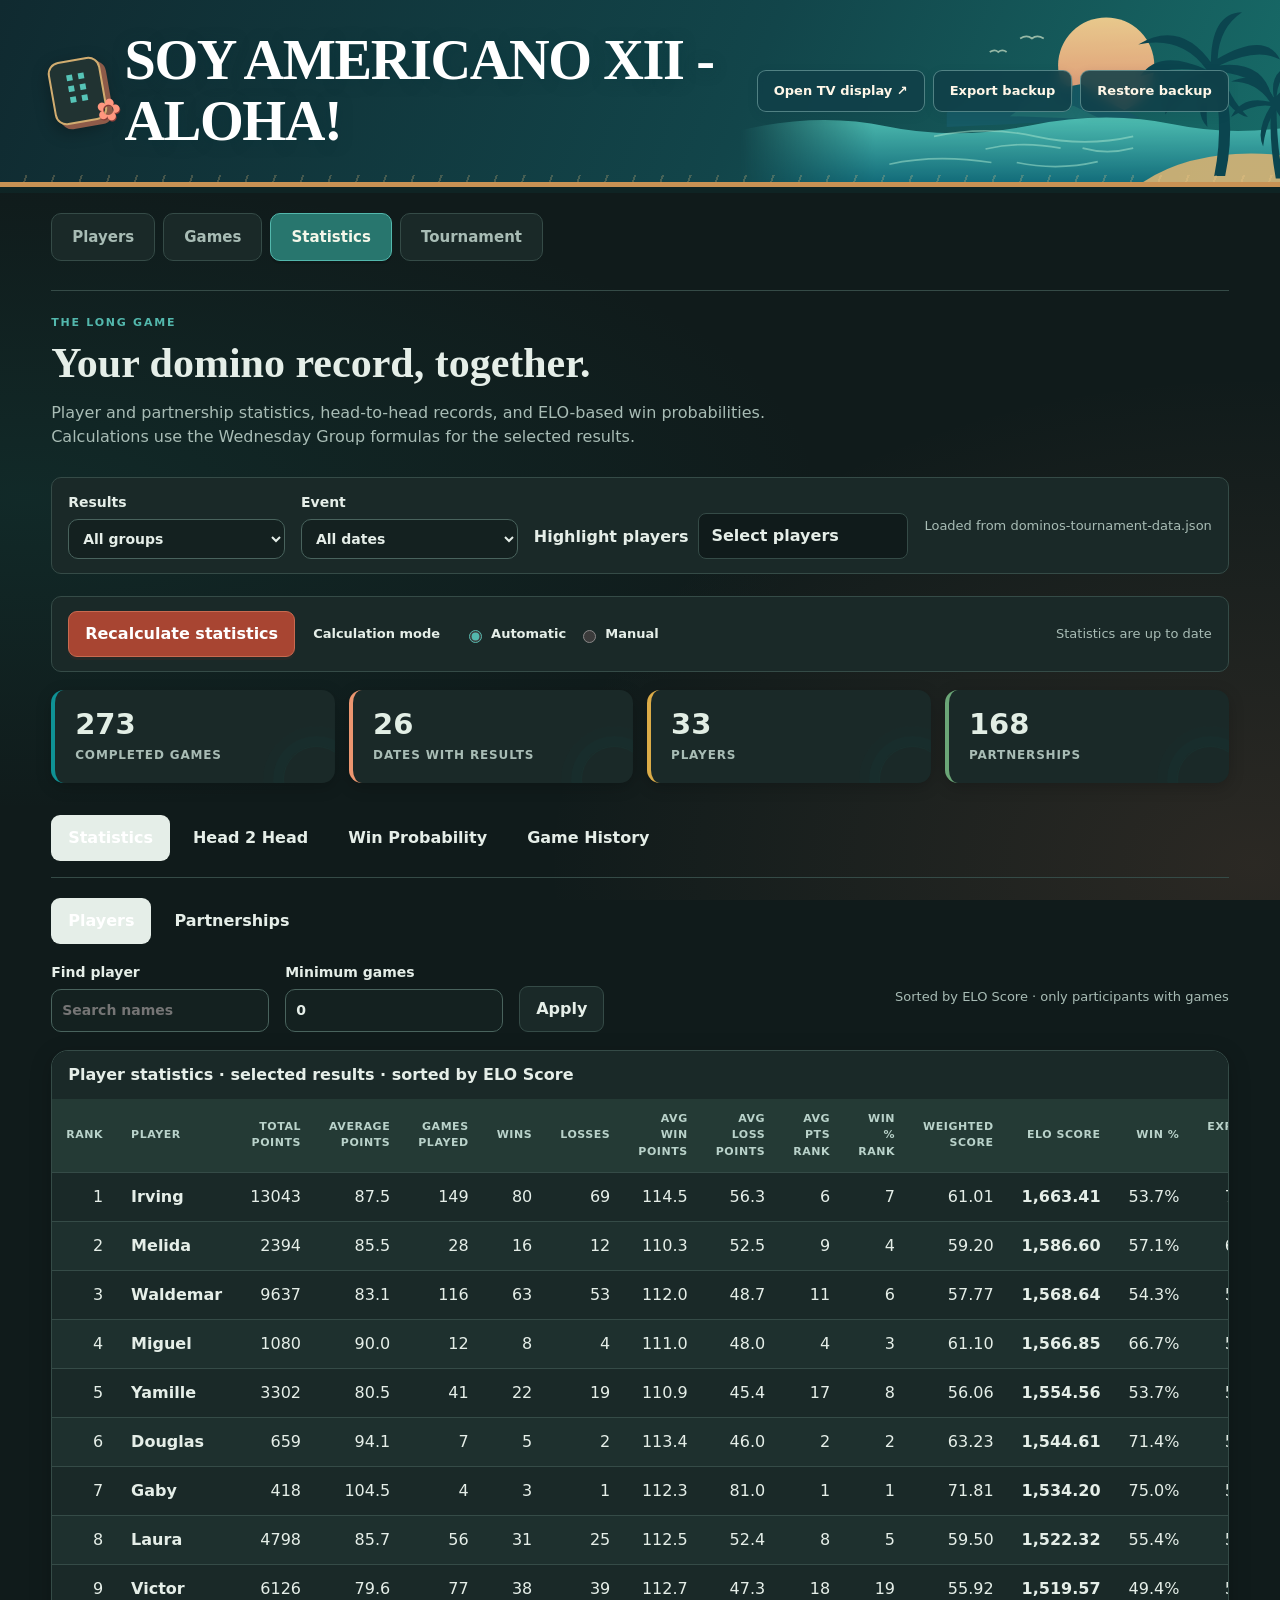
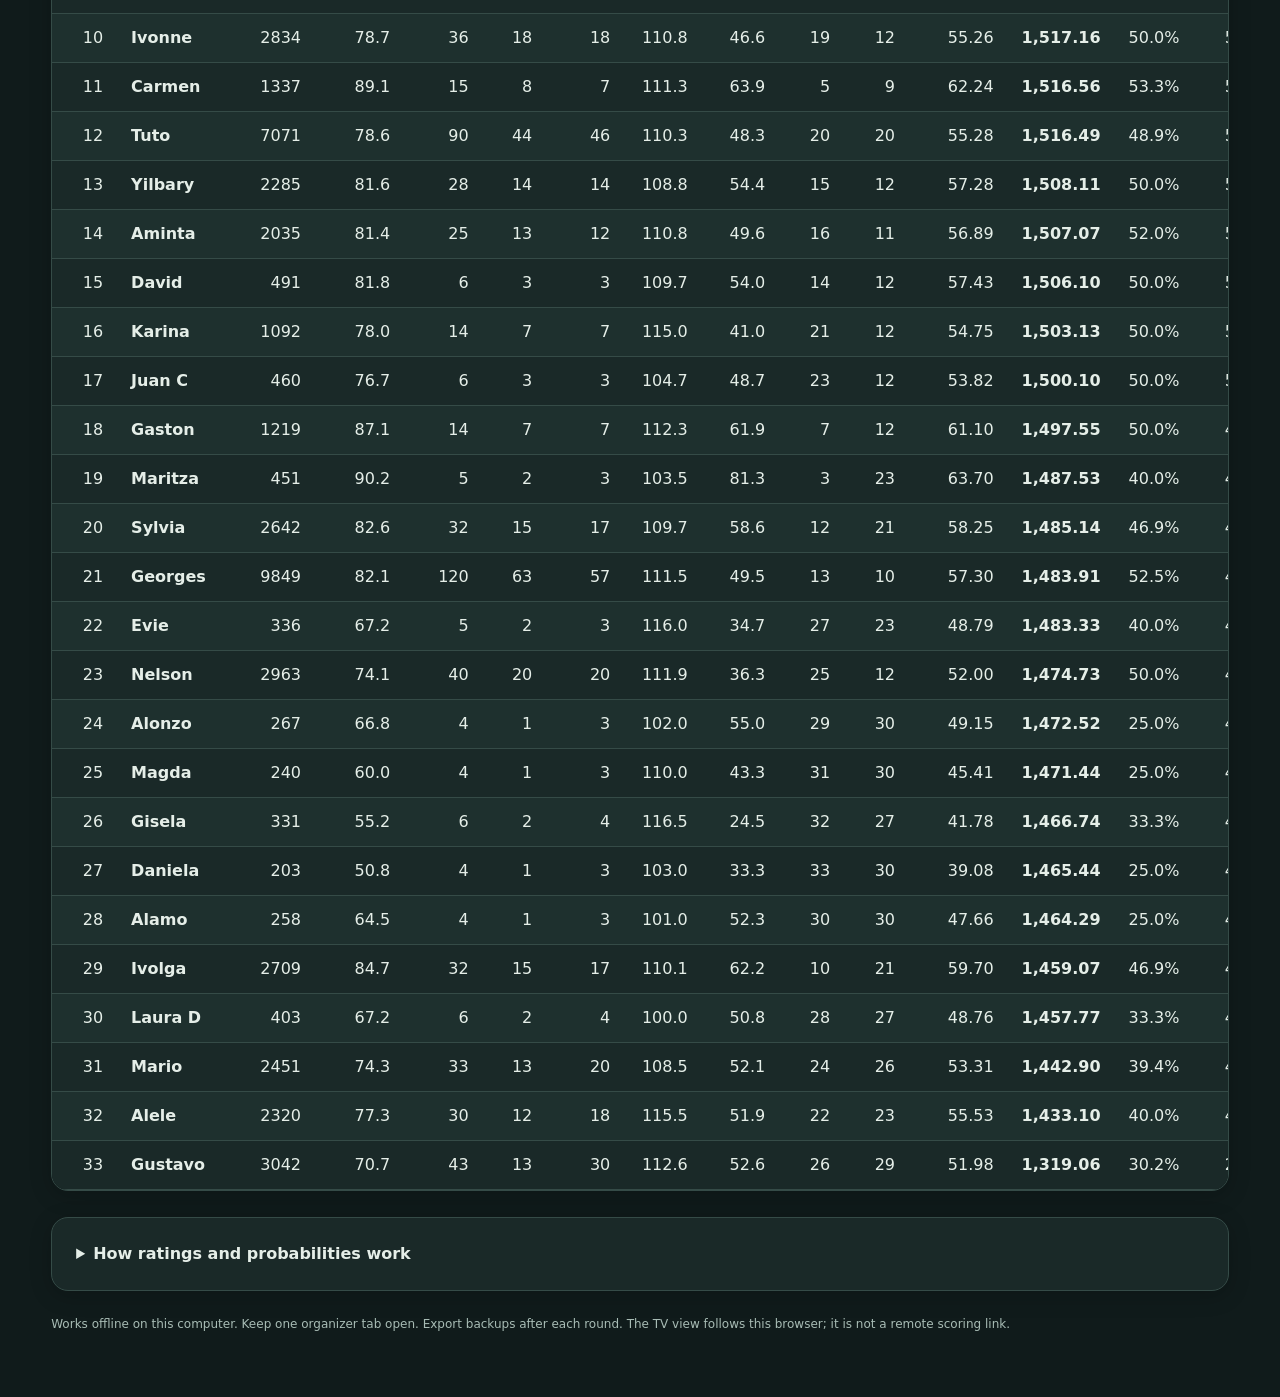
==== commit 67fc31e3: "Update Aloha Tournament data" ====
--- a/Domino-Night.html
+++ b/Domino-Night.html
@@ -604,6 +604,23 @@
 const playerNameKey=name=>String(name).trim().toLocaleLowerCase();
 function playerIdsForNames(names){const lookup=new Map(window.playerDirectory.map(p=>[playerNameKey(p.firstName),String(p.id)]));return names.map((name,i)=>lookup.get(playerNameKey(name))??state.playerIds?.[i]??null);}
 {const lookup=new Map(window.playerDirectory.map(p=>[playerNameKey(p.firstName),String(p.id)]));if(!Array.isArray(state.playerIds)||state.playerIds.length!==state.players.length)state.playerIds=state.players.map(name=>lookup.get(playerNameKey(name))??null);else state.playerIds=state.players.map((name,index)=>state.playerIds[index]??lookup.get(playerNameKey(name))??null);}
+function importArchivedTournament(event){
+ const legacy=JSON.parse(event.legacyKey),legacyRoster=legacy[1],aliases={carmencita:'carmen',silvia:'sylvia',yamile:'yamille'},directoryByName=new Map(window.playerDirectory.map(person=>[playerNameKey(person.firstName),person]));
+ const roster=legacyRoster.map(name=>{const key=playerNameKey(name);return directoryByName.get(aliases[key]??key);});
+ if(roster.some(person=>!person))throw Error('Archived tournament includes a player missing from Players.');
+ const players=roster.map(person=>person.firstName),playerIds=roster.map(person=>String(person.id)),indexById=new Map(playerIds.map((id,index)=>[id,index]));
+ const qualifying=event.matches.filter(match=>match.stage.startsWith('Qualifying')),roundCount=Math.max(...qualifying.map(match=>Number(match.stage.match(/\d+/)?.[0]??0))),rounds=[];
+ const convert=match=>({teams:match.teams.map(team=>team.map(id=>{const index=indexById.get(String(id));if(index===undefined)throw Error('Archived tournament match includes an unknown player.');return index;})),score:match.score?.slice()??null,table:match.table??1,wave:match.wave??1});
+ for(let round=1;round<=roundCount;round++){const matches=qualifying.filter(match=>match.stage===`Qualifying ${round}`).sort((a,b)=>a.order-b.order).map(convert),active=new Set(matches.flatMap(match=>match.teams.flat()));rounds.push({matches,byes:Array.from({length:players.length},(_,index)=>index).filter(index=>!active.has(index))});}
+ const tournament={version:3,title:event.title,players,playerIds,tables:Math.max(1,...rounds.flatMap(round=>round.matches.map(match=>match.table))),rounds,playoffs:null,updated:`${event.date}T00:00:00.000Z`,historyId:event.id,historyDate:event.date,gamesDateId:`date-eb-${event.date}`,gamesDate:event.date};
+ const seeds=D.standings(tournament).map(player=>player.id),quarters=event.matches.filter(match=>match.stage==='Quarterfinal').sort((a,b)=>a.order-b.order).map(convert),semis=event.matches.filter(match=>match.stage==='Semifinal').sort((a,b)=>a.order-b.order).map(convert),final=event.matches.find(match=>match.stage==='Final');
+ tournament.playoffs={pairing:'adjacent',seeds,draws:[],quarters,semis,final:final?{...convert(final),target:final.target??120}:null,created:`${event.date}T00:00:00.000Z`};
+ return D.validate(tournament);
+}
+{
+ const marker='domino-tournament-seed-aloha-2026-10-03',defaultRoster=window.playerDirectory.map(person=>person.firstName),isBlankDefault=state.rounds.length===0&&!state.playoffs&&state.title==='Endless Bonchones -- Domino'&&state.players.length>=defaultRoster.length-2&&state.players.every(name=>defaultRoster.includes(name));
+ if(!loadError&&isBlankDefault&&!localStorage.getItem(marker))try{const event=JSON.parse(document.getElementById('historySeed').textContent).events.find(item=>item.id==='aloha-2026-10-03');if(event){state=importArchivedTournament(event);view='playoffs';roundIndex=nextRound();localStorage.setItem(KEY,JSON.stringify(state));localStorage.setItem(marker,event.id);}}catch(error){console.error('Could not import archived tournament:',error);}
+}
 function navigateModule(next){if(!['tournament','date','statistics','players'].includes(next)||next===activeModule)return;activeModule=next;const url=new URL(location.href);url.pathname=url.pathname.replace(/(?:Domino-Night|statistics)\.html$/,'Domino-Night.html');if(next==='tournament')url.searchParams.delete('module');else url.searchParams.set('module',next);history.pushState({module:next},'',url.href);render();}
 window.addEventListener('popstate',()=>{if(!isTV){activeModule=moduleFromLocation();render();}});
 let channel;try{channel=new BroadcastChannel(KEY);}catch{}
@@ -764,7 +781,7 @@
 }
 function registration(){
  const selected=new Set((state.playerIds??[]).map(String));
- return `<div class="layout"><section class="panel"><h2>Tournament registration</h2><p class="muted">Choose players from the shared Players list. Add or edit players in the Players module. Each saved tournament result is also recorded in Games as an Endless Bonchones game.</p><label>Event name<input id="titleInput" maxlength="100" value="${esc(state.title)}"></label><div class="fieldrow"><div class="roster-count"><b><span id="rosterCount">${selected.size}</span> selected</b><span class="small muted">Select 16–48 valid players</span></div><label>Available tables<input id="tablesInput" type="number" min="1" max="12" value="${state.tables}" ${state.rounds.length?'disabled':''}></label></div><fieldset class="tournament-roster" ${state.rounds.length?'disabled':''}><legend>Players from the shared directory</legend><div class="tournament-roster-list">${window.playerDirectory.map(person=>`<label><input type="checkbox" data-roster-player value="${esc(String(person.id))}" ${selected.has(String(person.id))?'checked':''} ${state.rounds.length?'disabled':''}>${esc(person.firstName)}</label>`).join('')}</div></fieldset><p class="small muted">${state.rounds.length?'Schedule locked. Start a new event to change the roster.':'Use the checkboxes to select the tournament roster.'}</p><div class="actions"><button id="savePlayers" class="primary">Save roster</button>${state.rounds.length?'':'<button id="generate" class="primary">Generate qualifying rounds</button>'}</div></section><aside><section class="panel"><p class="eyebrow" style="color:var(--green)">EVENT FORMAT</p><h2>Everyone has a seat.</h2><p>Exactly four played qualifying matches per player, followed by a top-sixteen cut to eight fixed teams and three playoff rounds.</p><ul><li>No repeat teammates in qualifying.</li><li>Tablemate repeats minimized.</li><li>Race to 100; championship final to 120. Overshoot points count.</li><li>Win percentage, then average points, then a recorded random draw.</li></ul><div class="notice"><b>Uneven turnout?</b> Everyone plays exactly four qualifying games. Players who have reached four sit out the remaining rounds. The last round may use fewer tables; only players who still need a game play. Byes earn no wins or points.</div><p class="small muted">With more players than your tables can seat, each round is split into waves. Finish every wave before starting the next round.</p></section><section class="panel"><h3>Keep your event safe</h3><p class="small">Progress saves in this browser. Download a backup after each round. Restore it here if you change browsers or computers.</p><button id="newEvent" class="danger">Start new event</button></section></aside></div>`;
+ return `<div class="layout"><section class="panel"><h2>Tournament registration</h2>${!state.rounds.length?'<div class="notice"><b>Archived tournament available.</b><p>Load the completed SOY AMERICANO XII - ALOHA! event, including qualifying rounds and playoffs.</p><button type="button" id="loadArchivedTournament" class="primary">Load archived tournament</button></div>':''}<p class="muted">Choose players from the shared Players list. Add or edit players in the Players module. Each saved tournament result is also recorded in Games as an Endless Bonchones game.</p><label>Event name<input id="titleInput" maxlength="100" value="${esc(state.title)}"></label><div class="fieldrow"><div class="roster-count"><b><span id="rosterCount">${selected.size}</span> selected</b><span class="small muted">Select 16–48 valid players</span></div><label>Available tables<input id="tablesInput" type="number" min="1" max="12" value="${state.tables}" ${state.rounds.length?'disabled':''}></label></div><fieldset class="tournament-roster" ${state.rounds.length?'disabled':''}><legend>Players from the shared directory</legend><div class="tournament-roster-list">${window.playerDirectory.map(person=>`<label><input type="checkbox" data-roster-player value="${esc(String(person.id))}" ${selected.has(String(person.id))?'checked':''} ${state.rounds.length?'disabled':''}>${esc(person.firstName)}</label>`).join('')}</div></fieldset><p class="small muted">${state.rounds.length?'Schedule locked. Start a new event to change the roster.':'Use the checkboxes to select the tournament roster.'}</p><div class="actions"><button id="savePlayers" class="primary">Save roster</button>${state.rounds.length?'':'<button id="generate" class="primary">Generate qualifying rounds</button>'}</div></section><aside><section class="panel"><p class="eyebrow" style="color:var(--green)">EVENT FORMAT</p><h2>Everyone has a seat.</h2><p>Exactly four played qualifying matches per player, followed by a top-sixteen cut to eight fixed teams and three playoff rounds.</p><ul><li>No repeat teammates in qualifying.</li><li>Tablemate repeats minimized.</li><li>Race to 100; championship final to 120. Overshoot points count.</li><li>Win percentage, then average points, then a recorded random draw.</li></ul><div class="notice"><b>Uneven turnout?</b> Everyone plays exactly four qualifying games. Players who have reached four sit out the remaining rounds. The last round may use fewer tables; only players who still need a game play. Byes earn no wins or points.</div><p class="small muted">With more players than your tables can seat, each round is split into waves. Finish every wave before starting the next round.</p></section><section class="panel"><h3>Keep your event safe</h3><p class="small">Progress saves in this browser. Download a backup after each round. Restore it here if you change browsers or computers.</p><button id="newEvent" class="danger">Start new event</button></section></aside></div>`;
 }
 function scoreCard(m,id,title,locked=false,tv=false){if(id.startsWith('q-')&&!m.score&&D.needsExtension(state))locked=true;return `<article class="match ${m.score?'done':''}"><div class="match-head"><b>${title}</b><span class="pill">${m.score?'Complete':locked?'Upcoming':'Ready'}</span></div>${m.teams.map((t,i)=>`<div class="team-row"><strong>${team(t)}</strong>${tv?`<b class="tv-score">${m.score?.[i]??'–'}</b>`:`<input aria-label="${title} team ${i+1} score" id="${id}-${i}" type="number" inputmode="numeric" min="0" max="1000000" step="1" value="${m.score?.[i]??''}" ${locked?'disabled':''}>`}</div>${i===0?'<div class="versus">VERSUS</div>':''}`).join('')}${matchProbability(m)}${tv?'':`<button data-score="${id}" ${locked?'disabled':''}>${m.score?'Update result':'Save result'}</button>`}</article>`;}
 function roundsView(){if(!state.rounds.length)return '<div class="empty"><h2>Ready when you are</h2><p>Save your players and generate the qualifying schedule first. Everyone will play exactly four matches.</p><button data-go="registration">Go to players</button></div>';return `<div class="sectionbar"><h2>Qualifying rounds</h2><button id="printSchedule">Print all rounds</button></div><div class="roundnav">${state.rounds.map((r,i)=>`<button class="${roundIndex===i?'active':''}" data-round="${i}">Round ${i+1} · ${r.matches.filter(m=>m.score).length}/${r.matches.length}</button>`).join('')}</div>${roundBlock(roundIndex)}<p class="small muted">Enter each team’s final match score. One team must have 100 or more; the other must be below 100. Both teammates receive their team’s full points.</p>${D.complete(state)?'<div class="notice">Qualifying is complete. Review the standings before creating the playoff teams. <button data-go="standings">View standings</button></div>':''}`;}
@@ -845,6 +862,7 @@
 document.querySelectorAll('[data-go]').forEach(b=>b.onclick=()=>{view=b.dataset.go;render();});document.querySelectorAll('[data-round]').forEach(b=>b.onclick=()=>{roundIndex=Number(b.dataset.round);render();});document.querySelectorAll('[data-score]').forEach(b=>b.onclick=()=>saveScore(b.dataset.score));
  if($('print'))$('print').onclick=()=>window.print();if($('csv'))$('csv').onclick=exportCSV;
  document.querySelectorAll('[data-roster-player]').forEach(input=>input.addEventListener('change',()=>{$('rosterCount').textContent=document.querySelectorAll('[data-roster-player]:checked').length;}));
+ if($('loadArchivedTournament'))$('loadArchivedTournament').onclick=async()=>{const event=JSON.parse(document.getElementById('historySeed').textContent).events.find(item=>item.id==='aloha-2026-10-03');if(!event)return tell('The archived tournament data is unavailable.');if(!await ask('Load archived tournament?',`This replaces the current registration with ${event.title}, including all qualifying and playoff scores. A backup of the current event will be downloaded first.`,'Load tournament'))return;try{backup();state=importArchivedTournament(event);localStorage.setItem('domino-tournament-seed-aloha-2026-10-03',event.id);view='playoffs';roundIndex=nextRound();save();render();tell('Archived tournament loaded with all qualifying and playoff results.');}catch(error){tell(error.message||'The archived tournament could not be loaded.');}};
  if($('savePlayers'))$('savePlayers').onclick=()=>{try{const p=readPlayers();Object.assign(state,{title:p.title,players:p.names,playerIds:p.playerIds,tables:p.tables});save();render();tell('Tournament roster saved.');}catch(e){tell(e.message);}};
  if($('generate'))$('generate').onclick=async()=>{try{const p=readPlayers();if(!(await ask('Lock registration & generate rounds?',`${p.names.length} players on ${p.tables} tables. ${D.requiredRounds(p.names.length)} qualifying rounds guarantee exactly four matches per player. ${p.names.length%4?'Byes rotate; the last round may use fewer tables. ':''}The schedule uses players from the shared Players list.`,'Generate schedule')))return;$('generate').disabled=true;$('generate').textContent='Preparing tables…';await new Promise(r=>setTimeout(r,30));const rounds=D.schedule(p.names.length,p.tables);Object.assign(state,{version:3,title:p.title,players:p.names,playerIds:p.playerIds,tables:p.tables,rounds,playoffs:null});save();view='rounds';roundIndex=0;render();tell(`${rounds.length} rounds ready. Every player has exactly four matches and no repeated teammate.`);}catch(e){tell(e.message);render();}};
  if($('cut'))$('cut').onclick=async()=>{if(await ask('Draw ties & create playoffs?','Review all scores first. Exact ties will be resolved randomly once, and the top sixteen will become eight fixed teams. Show the draw record to players.','Run draw & create teams')){backup();state.playoffs=D.createPlayoffs(state);save();view='playoffs';render();tell('Playoff teams created. The random draw order is saved in Standings.');}};
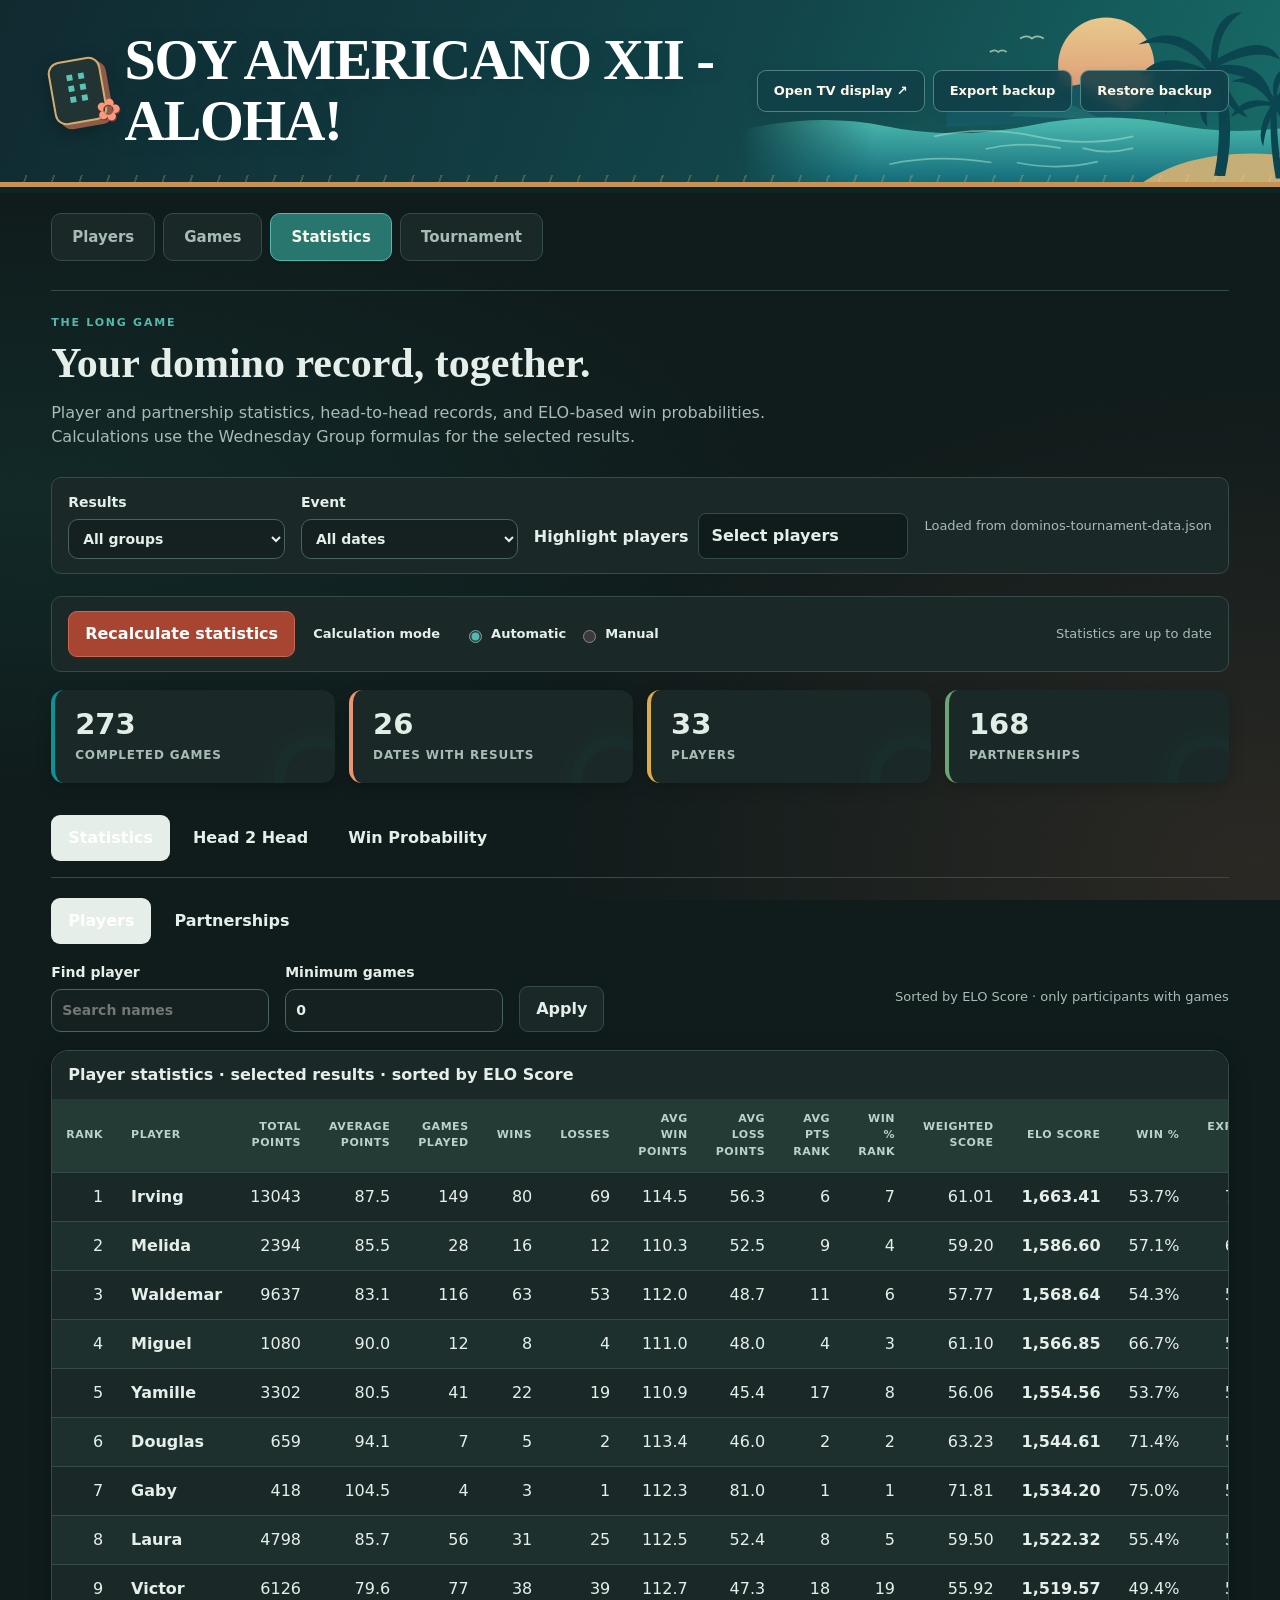
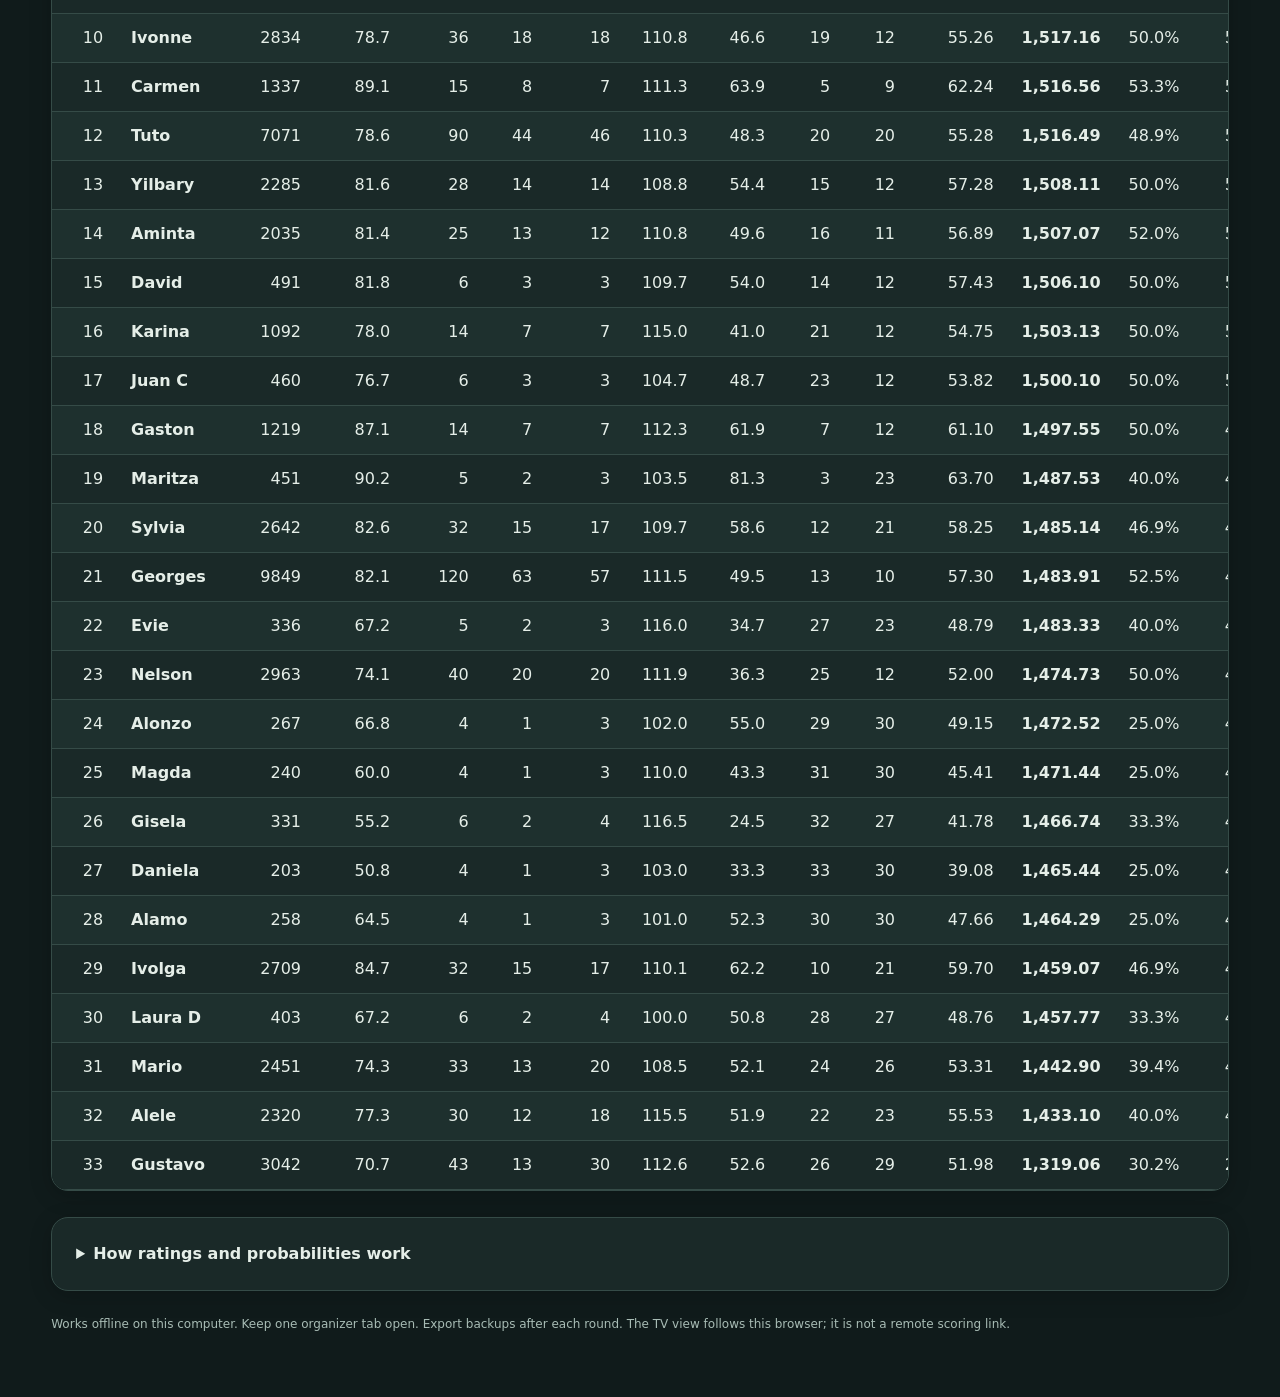
==== commit 1749d835: "Ranking per day" ====
--- a/Domino-Night.html
+++ b/Domino-Night.html
@@ -104,6 +104,7 @@
 .player-directory-table{min-width:1080px}.player-directory-table td:nth-child(4){text-align:center}.player-directory-table input[type=checkbox]{width:auto;min-width:0;margin:auto;transform:scale(1.15)}
 
 #historyContent td.woe-negative{color:#ff7272!important;font-weight:700}#historyContent td.woe-positive{color:#69b8ff!important;font-weight:700}#historyContent td.woe-neutral{font-weight:700}
+.date-rankings{display:grid;grid-template-columns:repeat(2,minmax(0,1fr));gap:14px;margin:16px 0 20px}.date-rankings-heading{grid-column:1/-1}.date-rankings-heading h3{margin:0}.date-rankings-heading p{margin:2px 0 0}.date-ranking-card{min-width:0;background:var(--card);border:1px solid var(--line);border-radius:10px;padding:13px}.date-ranking-card h3{margin:0 0 10px}.date-ranking-table th,.date-ranking-table td{padding:8px 9px}.date-ranking-table th:first-child,.date-ranking-table td:first-child{text-align:center;width:44px}.date-ranking-table th:nth-child(2),.date-ranking-table td:nth-child(2){text-align:left}.date-ranking-table td:nth-child(2){font-weight:650}@media(max-width:760px){.date-rankings{grid-template-columns:1fr}.date-rankings-heading{grid-column:auto}}
 
 .history-heading{margin:10px 0 28px;max-width:760px}.history-heading .eyebrow,.history-method .eyebrow{color:var(--green)}.history-heading h2{font-size:clamp(29px,4vw,42px);line-height:1.15;margin-bottom:14px}.history-tools{display:flex;gap:16px;align-items:end;flex-wrap:wrap;margin:18px 0}.history-tools label{min-width:150px}.history-tools select,.history-tools input{display:block;margin-top:6px;max-width:100%;width:100%}.history-tools>span{align-self:center;margin-left:auto}.history-tabs{display:flex;gap:6px;flex-wrap:wrap;border-bottom:1px solid var(--line);padding:8px 0 16px;margin-bottom:20px}.history-tabs button{background:transparent;border-color:transparent}.history-tabs button.active{background:var(--ink);color:white}.history-method{margin-top:26px}.history-method summary,details.panel>summary{cursor:pointer;font-weight:650}.history-method p{font-size:14px;max-width:1000px;margin-top:16px}#historyContent caption{text-align:left;padding:12px 16px;font-weight:650;background:var(--card)}#historyContent td{white-space:nowrap}#historyContent select{display:block;margin-top:7px;width:100%}#historyContent .eyebrow{color:var(--green)}.history-space{margin:18px 0}.prediction-teams{display:grid;grid-template-columns:1fr 1fr;gap:24px;margin:24px 0}.prediction-teams fieldset{border:1px solid var(--line);border-radius:10px;padding:18px}.prediction-teams legend{font-weight:700}.prediction-teams label+label{margin-top:16px}.prediction-result{background:#edf2e7;padding:24px;border-radius:10px;text-align:center}.probability-numbers{display:flex;align-items:center;justify-content:space-between;gap:16px}.probability-numbers strong{font-size:36px}.probability-bar{height:16px;background:var(--gold);border-radius:12px;overflow:hidden;margin:18px 0}.probability-bar span{display:block;height:100%;background:var(--green)}.match-probability{padding-top:12px;border-top:1px solid var(--line);margin-top:16px}nav a{display:inline-flex;align-items:center;color:var(--green);font-weight:650;padding:10px 16px;text-decoration:none;border-radius:9px}nav a:hover{background:#eaf2e9}@media(max-width:650px){.prediction-teams{grid-template-columns:1fr;gap:12px}.history-tools{align-items:stretch}.history-tools label{flex:1;min-width:130px}.history-tools>span{width:100%;margin:0}.probability-numbers{flex-wrap:wrap}.probability-numbers strong{font-size:28px}.history-tabs button{padding:9px 12px}.history-tabs{gap:2px}#historyContent .stats{grid-template-columns:repeat(2,1fr)}}
 
@@ -513,8 +514,8 @@
  <div class="stats"><div class="stat"><b>${scored}</b><span>Completed games</span></div><div class="stat"><b>${events}</b><span>Dates with results</span></div><div class="stat"><b>${players}</b><span>Players</span></div><div class="stat"><b>${pairs}</b><span>Partnerships</span></div></div>
  ${historyError?`<div class="notice" role="alert">${esc(historyError)}</div>`:''}
  ${historyConflicts.length?`<div class="notice" role="alert"><b>Shared history changed while you had local drafts.</b><p>Export is paused. Review the affected records: ${historyConflicts.map(c=>esc(c.title)).join(', ')}.</p><button id="historyUsePublished">Discard local drafts and use shared history</button><button id="historyKeepDrafts">Keep my versions of conflicting events</button></div>`:''}
- <div class="history-tabs" role="group" aria-label="Statistics views">${[['stats','Statistics'],['h2h','Head 2 Head'],['prob','Win Probability'],['events','Game History']].map(([id,label])=>`<button data-history-tab="${id}" class="${historyTab===id?'active':''}">${label}</button>`).join('')}</div>
- <div id="historyContent">${historyTab==='stats'?historyStatsTable(summary):historyTab==='h2h'?historyH2HMatrix(summary,historyH2HMode):historyTab==='prob'?historyProbabilityMatrix(summary):historyGames(summary)}</div>
+ <div class="history-tabs" role="group" aria-label="Statistics views">${[['stats','Statistics'],['h2h','Head 2 Head'],['prob','Win Probability']].map(([id,label])=>`<button data-history-tab="${id}" class="${historyTab===id?'active':''}">${label}</button>`).join('')}</div>
+ <div id="historyContent">${historyTab==='h2h'?historyH2HMatrix(summary,historyH2HMode):historyTab==='prob'?historyProbabilityMatrix(summary):historyStatsTable(summary)}</div>
  <details class="panel history-method"><summary>How ratings and probabilities work</summary><p><b>Weighted Score = 0.50 × average points + 0.30 × win rate + 0.10 × average points in wins + 0.10 × average points in losses.</b> Win rate is a fraction from 0 to 1. The former total-points term is removed. Missing individual loss average uses 1; a partnership’s uses 0.</p><p><b>ELO Score</b> is calculated chronologically from game results, starting each player and partnership at 1500. Each game uses K = 32 and expected score 1 / (1 + 10<sup>((opponent rating − team rating) / 400)</sup>). For player ratings, a team’s rating is the average of its two players; both teammates receive the same rating change. Partnerships also have their own rating, updated only when that exact partnership plays. The winner’s result is 1 and the loser’s 0; point margin does not change ELO.</p><p>Win Probability, Expected Win %, and WOE use ELO Score. Player predictions use player ELO; partnership predictions use the exact partnership ELO. Individual H2H counts games on opposite teams. Partnership H2H requires those exact partnerships.</p><p>These are model estimates, not calibrated guarantees. Small samples may be misleading. Filters recalculate both scores from the selected games. Upcoming organizer games use all history plus saved results in the current event; completed games show their result without a retrospective prediction.</p></details>`;
 }
 function historyStatsTable(summary){
@@ -545,10 +546,6 @@
  const rows=historyData.players.slice().sort((a,b)=>a.name.localeCompare(b.name));if(!matchupIds.length)matchupIds=rows.slice(0,4).map(p=>p.id);
  const teams=[matchupIds.slice(0,2),matchupIds.slice(2,4)],result=H.predict(summary,teams);
  return `<section class="panel"><p class="eyebrow">NEXT MATCHUP</p><h2>Who has the edge?</h2><p class="muted">Choose two partnerships. Uses the results selected above.</p><div class="prediction-teams">${[0,1].map(side=>`<fieldset><legend>Team ${side?'B':'A'}</legend>${[0,1].map(i=>`<label>Player ${i+1}<select id="matchup${side*2+i}">${historyOptions(rows,matchupIds[side*2+i])}</select></label>`).join('')}</fieldset>`).join('')}</div><div class="prediction-result" aria-live="polite">${result.probability===null?`<h3>Probability unavailable</h3><p>${esc(result.reason)}</p>`:`<div class="probability-numbers"><strong>${historyPercent(result.probability)}</strong><span>Team A · Team B</span><strong>${historyPercent(1-result.probability)}</strong></div><div class="probability-bar" aria-hidden="true"><span style="width:${result.probability*100}%"></span></div><p>Partnership games: ${result.games.join(' / ')} · Partnership ratings: ${result.ratings.map(n=>historyNumber(n,2)).join(' / ')}</p>`}</div></section>`;
-}
-function historyGames(summary){
- const events=historyData.events.filter(e=>(!historySource||e.source?.kind===historySource)&&(!historyEvent||e.id===historyEvent)).slice().reverse();
- return events.map(e=>`<details class="panel"><summary><b>${esc(e.date)} · ${esc(e.title)}</b> — ${e.matches.filter(m=>m.score).length} / ${e.matches.length} games scored</summary><p class="small muted">${esc(e.source?.file??'Organizer app')} · Event ID: ${esc(e.id)}</p><div class="table-wrap"><table><thead><tr><th>Game</th><th>Team A</th><th>Score</th><th>Team B</th><th>Stage</th><th>Source</th></tr></thead><tbody>${e.matches.map(m=>`<tr><td>${m.order+1}</td><td>${esc(historyNames(m.teams[0]))}</td><td>${m.score?m.score.join(' – '):'Unplayed'}</td><td>${esc(historyNames(m.teams[1]))}</td><td>${esc(m.stage??'')}</td><td>${esc(m.sourceRange??m.id)}</td></tr>`).join('')}</tbody></table></div></details>`).join('')||'<p>No events match these filters.</p>';
 }
 function bindHistory(){
  document.querySelectorAll('[data-highlight-player]').forEach(input=>input.onchange=()=>{if(input.checked)historySelectedPlayers.add(String(input.value));else historySelectedPlayers.delete(String(input.value));try{localStorage.setItem('domino-statistics-highlight-players-v1',JSON.stringify([...historySelectedPlayers]));}catch{}render();if($('historyPlayerPicker'))$('historyPlayerPicker').open=true;});
@@ -714,17 +711,26 @@
 }
 function datePlayerOptions(selected){return `<option value="">Choose player</option>`+window.playerDirectory.map(person=>`<option value="${esc(String(person.id))}" ${String(person.id)===String(selected)?'selected':''}>${esc(person.firstName)}</option>`).join('');}
 function dateTeam(event,game,team,scoreField){return `<div class="date-team"><select data-date-id="${esc(event.id)}" data-game-id="${esc(game.id)}" data-game-field="${team}.0" aria-label="${team} player 1">${datePlayerOptions(game[team][0])}</select><select data-date-id="${esc(event.id)}" data-game-id="${esc(game.id)}" data-game-field="${team}.1" aria-label="${team} player 2">${datePlayerOptions(game[team][1])}</select><input type="number" min="0" max="1000000" step="1" value="${game[scoreField]??''}" data-date-id="${esc(event.id)}" data-game-id="${esc(game.id)}" data-game-field="${scoreField}" aria-label="${team} score"></div>`;}
+function dateRankingStats(event){
+ const players=new Map(),teams=new Map(),names=new Map(window.playerDirectory.map(person=>[String(person.id),person.firstName]));
+ const add=(collection,id,name,score,opponent)=>{let row=collection.get(id);if(!row){row={id,name,played:0,wins:0,points:0};collection.set(id,row);}row.played++;row.points+=score;if(score>opponent)row.wins++;};
+ for(const game of event.games){const scores=[game.score1,game.score2];if(!scores.every(Number.isInteger)||Math.max(...scores)<100||Math.min(...scores)>=100)continue;const sides=[game.team1,game.team2],ids=sides.flat().map(String);if(ids.some(id=>!id||!names.has(id))||new Set(ids).size!==4)continue;sides.forEach((side,index)=>{const score=scores[index],opponent=scores[1-index],members=side.map(String),teamId=members.slice().sort().join('|'),teamName=members.map(id=>names.get(id)).sort((a,b)=>a.localeCompare(b)).join(' + ');add(teams,teamId,teamName,score,opponent);members.forEach(id=>add(players,id,names.get(id),score,opponent));});}
+ const sort=rows=>[...rows.values()].map(row=>({...row,average:row.points/row.played,winRate:row.wins/row.played})).sort((a,b)=>b.average-a.average||b.winRate-a.winRate||b.played-a.played||a.name.localeCompare(b.name));
+ return {players:sort(players),teams:sort(teams)};
+}
+function dateRankingTable(title,rows,label){return `<section class="date-ranking-card"><h3>${title}</h3>${rows.length?`<div class="table-wrap"><table class="date-ranking-table"><thead><tr><th>Rank</th><th>${label}</th><th>Games</th><th>Day scoring average</th><th>Win %</th></tr></thead><tbody>${rows.map((row,index)=>`<tr><td>${index+1}</td><td>${esc(row.name)}</td><td>${row.played}</td><td>${row.average.toFixed(1)}</td><td>${(row.winRate*100).toFixed(1)}%</td></tr>`).join('')}</tbody></table></div>`:'<p class="small muted">No completed games to rank.</p>'}</section>`;}
+function dateRankingView(event){const ranking=dateRankingStats(event);return `<div class="date-rankings"><div class="date-rankings-heading"><h3>Daily rankings</h3><p class="small muted">Sorted by scoring average, highest first. Only completed games count.</p></div>${dateRankingTable('Players',ranking.players,'Player')}${dateRankingTable('Partnerships',ranking.teams,'Team')}</div>`;}
 function dominoDatesView(){
  const events=dateStore.dates.slice().sort((a,b)=>b.date.localeCompare(a.date)||a.type.localeCompare(b.type));
  return `<section class="panel"><div class="sectionbar"><div><h2>Games</h2><p class="small muted">Game results imported from both workbooks. Date, type, description, and game changes save automatically in this browser.</p></div></div><form id="dateCreateForm" class="date-add-grid"><label>Date<input name="date" type="date" value="${localDay()}" required></label><label>Event type<select name="type">${DominoDates.TYPES.map(type=>`<option>${esc(type)}</option>`).join('')}</select></label><label>Description<input name="description" type="text" maxlength="300" placeholder="Optional event details"></label><button class="primary" type="submit">Add date</button></form></section>
- ${events.length?`<div class="date-list">${events.map(event=>`<details class="date-event" data-date-id="${esc(event.id)}" ${openDateIds.has(event.id)?'open':''}><summary><span class="date-summary-label">${esc(formatDate(event.date))} · ${esc(event.type)}</span><span class="date-summary-meta">${event.games.length} game${event.games.length===1?'':'s'}</span></summary><div class="date-event-body"><div class="date-metadata"><label>Date<input type="date" data-date-id="${esc(event.id)}" data-date-field="date" value="${esc(event.date)}"></label><label>Event type<select data-date-id="${esc(event.id)}" data-date-field="type">${DominoDates.TYPES.map(type=>`<option ${event.type===type?'selected':''}>${esc(type)}</option>`).join('')}</select></label><label>Description<input class="date-description" type="text" maxlength="300" data-date-id="${esc(event.id)}" data-date-field="description" value="${esc(event.description)}" placeholder="Optional event details"></label><button type="button" class="danger" data-delete-date="${esc(event.id)}">Delete date</button></div><div class="date-games">${event.games.map((game,index)=>`<div class="date-game"><span class="date-game-number">Game ${index+1}</span>${dateTeam(event,game,'team1','score1')}${dateTeam(event,game,'team2','score2')}<button type="button" class="danger" data-delete-game="${esc(event.id)}" data-date-id="${esc(event.id)}" data-game-id="${esc(game.id)}">Delete game</button></div>`).join('')||'<p class="small muted">No games recorded for this date yet.</p>'}</div><div class="date-actions"><button type="button" data-add-game="${esc(event.id)}">Add game</button></div></div></details>`).join('')}</div>`:'<section class="empty">No dates yet. Add one above to start recording games.</section>'}`;
+ ${events.length?`<div class="date-list">${events.map(event=>`<details class="date-event" data-date-id="${esc(event.id)}" ${openDateIds.has(event.id)?'open':''}><summary><span class="date-summary-label">${esc(formatDate(event.date))} · ${esc(event.type)}</span><span class="date-summary-meta">${event.games.length} game${event.games.length===1?'':'s'}</span></summary><div class="date-event-body"><div class="date-metadata"><label>Date<input type="date" data-date-id="${esc(event.id)}" data-date-field="date" value="${esc(event.date)}"></label><label>Event type<select data-date-id="${esc(event.id)}" data-date-field="type">${DominoDates.TYPES.map(type=>`<option ${event.type===type?'selected':''}>${esc(type)}</option>`).join('')}</select></label><label>Description<input class="date-description" type="text" maxlength="300" data-date-id="${esc(event.id)}" data-date-field="description" value="${esc(event.description)}" placeholder="Optional event details"></label><button type="button" class="danger" data-delete-date="${esc(event.id)}">Delete date</button></div>${dateRankingView(event)}<div class="date-games">${event.games.map((game,index)=>`<div class="date-game"><span class="date-game-number">Game ${index+1}</span>${dateTeam(event,game,'team1','score1')}${dateTeam(event,game,'team2','score2')}<button type="button" class="danger" data-delete-game="${esc(event.id)}" data-date-id="${esc(event.id)}" data-game-id="${esc(game.id)}">Delete game</button></div>`).join('')||'<p class="small muted">No games recorded for this date yet.</p>'}</div><div class="date-actions"><button type="button" data-add-game="${esc(event.id)}">Add game</button></div></div></details>`).join('')}</div>`:'<section class="empty">No dates yet. Add one above to start recording games.</section>'}`;
 }
 function formatDate(value){const [year,month,day]=value.split('-').map(Number);return new Date(year,month-1,day).toLocaleDateString(undefined,{year:'numeric',month:'long',day:'numeric'});}
 function bindDominoDates(){
  document.querySelectorAll('details[data-date-id]').forEach(details=>details.addEventListener('toggle',()=>{if(details.open)openDateIds.add(details.dataset.dateId);else openDateIds.delete(details.dataset.dateId);}));
  $('dateCreateForm').onsubmit=event=>{event.preventDefault();const values=new FormData(event.currentTarget),date=String(values.get('date')),type=String(values.get('type')),description=String(values.get('description')??'').trim();if(dateStore.dates.some(item=>item.date===date&&item.type===type)){tell('This event type already has a date record for that day.');return;}const slug=type==='Wednesday Group'?'wed':'eb',id=`date-local-${slug}-${date}-${Date.now().toString(36)}`;dateStore.dates.push({id,date,type,description,games:[]});if(!persistDateData()){dateStore.dates.pop();return;}openDateIds.add(id);render();document.querySelector(`[data-date-id="${id}"]`)?.scrollIntoView({block:'center'});};
  document.querySelectorAll('[data-date-field]').forEach(input=>input.addEventListener('change',()=>{const event=dateStore.dates.find(item=>item.id===input.dataset.dateId);if(!event)return;const old={...event},field=input.dataset.dateField,value=input.value;if((field==='date'||field==='type')&&dateStore.dates.some(item=>item!==event&&item.date===(field==='date'?value:event.date)&&item.type===(field==='type'?value:event.type))){tell('This event type already has a date record for that day.');input.value=event[field];return;}event[field]=value;if(!persistDateData()){Object.assign(event,old);input.value=event[field];return;}const summary=input.closest('details')?.querySelector('summary .date-summary-label');if(summary)summary.textContent=`${formatDate(event.date)} · ${event.type}`;}));
- document.querySelectorAll('[data-game-field]').forEach(input=>input.addEventListener('change',()=>{const event=dateStore.dates.find(item=>item.id===input.dataset.dateId),game=event?.games.find(item=>item.id===input.dataset.gameId);if(!game)return;const old=DominoDates.validate(JSON.parse(JSON.stringify(dateStore))),field=input.dataset.gameField;if(field.startsWith('team')){const [team,index]=field.split('.');game[team][Number(index)]=input.value;}else{const value=input.value===''?null:Number(input.value);if(value!==null&&(!Number.isInteger(value)||value<0||value>1000000)){tell('Enter a whole-number score from 0 to 1,000,000.');input.value=game[field]??'';return;}game[field]=value;}if(!persistDateData()){dateStore=old;const restored=dateStore.dates.find(item=>item.id===input.dataset.dateId)?.games.find(item=>item.id===input.dataset.gameId);input.value=field.startsWith('team')?restored?.[field.split('.')[0]][Number(field.split('.')[1])]??'':restored?.[field]??'';}}));
+ document.querySelectorAll('[data-game-field]').forEach(input=>input.addEventListener('change',()=>{const event=dateStore.dates.find(item=>item.id===input.dataset.dateId),game=event?.games.find(item=>item.id===input.dataset.gameId);if(!game)return;const old=DominoDates.validate(JSON.parse(JSON.stringify(dateStore))),field=input.dataset.gameField;if(field.startsWith('team')){const [team,index]=field.split('.');game[team][Number(index)]=input.value;}else{const value=input.value===''?null:Number(input.value);if(value!==null&&(!Number.isInteger(value)||value<0||value>1000000)){tell('Enter a whole-number score from 0 to 1,000,000.');input.value=game[field]??'';return;}game[field]=value;}if(!persistDateData()){dateStore=old;const restored=dateStore.dates.find(item=>item.id===input.dataset.dateId)?.games.find(item=>item.id===input.dataset.gameId);input.value=field.startsWith('team')?restored?.[field.split('.')[0]][Number(field.split('.')[1])]??'':restored?.[field]??'';}else{const rankings=input.closest('details')?.querySelector('.date-rankings');if(rankings)rankings.outerHTML=dateRankingView(event);}}));
  document.querySelectorAll('[data-add-game]').forEach(button=>button.onclick=()=>{const event=dateStore.dates.find(item=>item.id===button.dataset.addGame);if(!event)return;const ids=window.playerDirectory.slice(0,4).map(person=>String(person.id));event.games.push({id:`${event.id}-game-${Date.now().toString(36)}`,team1:[ids[0]??'',ids[1]??''],score1:null,team2:[ids[2]??'',ids[3]??''],score2:null});if(!persistDateData()){event.games.pop();return;}openDateIds.add(event.id);render();});
  document.querySelectorAll('[data-delete-game]').forEach(button=>button.onclick=async()=>{if(!await ask('Delete this game?','The game will be removed from this date.','Delete game'))return;const event=dateStore.dates.find(item=>item.id===button.dataset.dateId),index=event?.games.findIndex(item=>item.id===button.dataset.gameId);if(!event||index<0)return;const [removed]=event.games.splice(index,1);if(!persistDateData()){event.games.splice(index,0,removed);return;}render();});
  document.querySelectorAll('[data-delete-date]').forEach(button=>button.onclick=async()=>{const event=dateStore.dates.find(item=>item.id===button.dataset.deleteDate);if(!event)return;if(!await ask('Delete this date?','This also deletes all games recorded for this date.','Delete date'))return;const index=dateStore.dates.indexOf(event);dateStore.dates.splice(index,1);if(!persistDateData()){dateStore.dates.splice(index,0,event);return;}openDateIds.delete(event.id);render();});
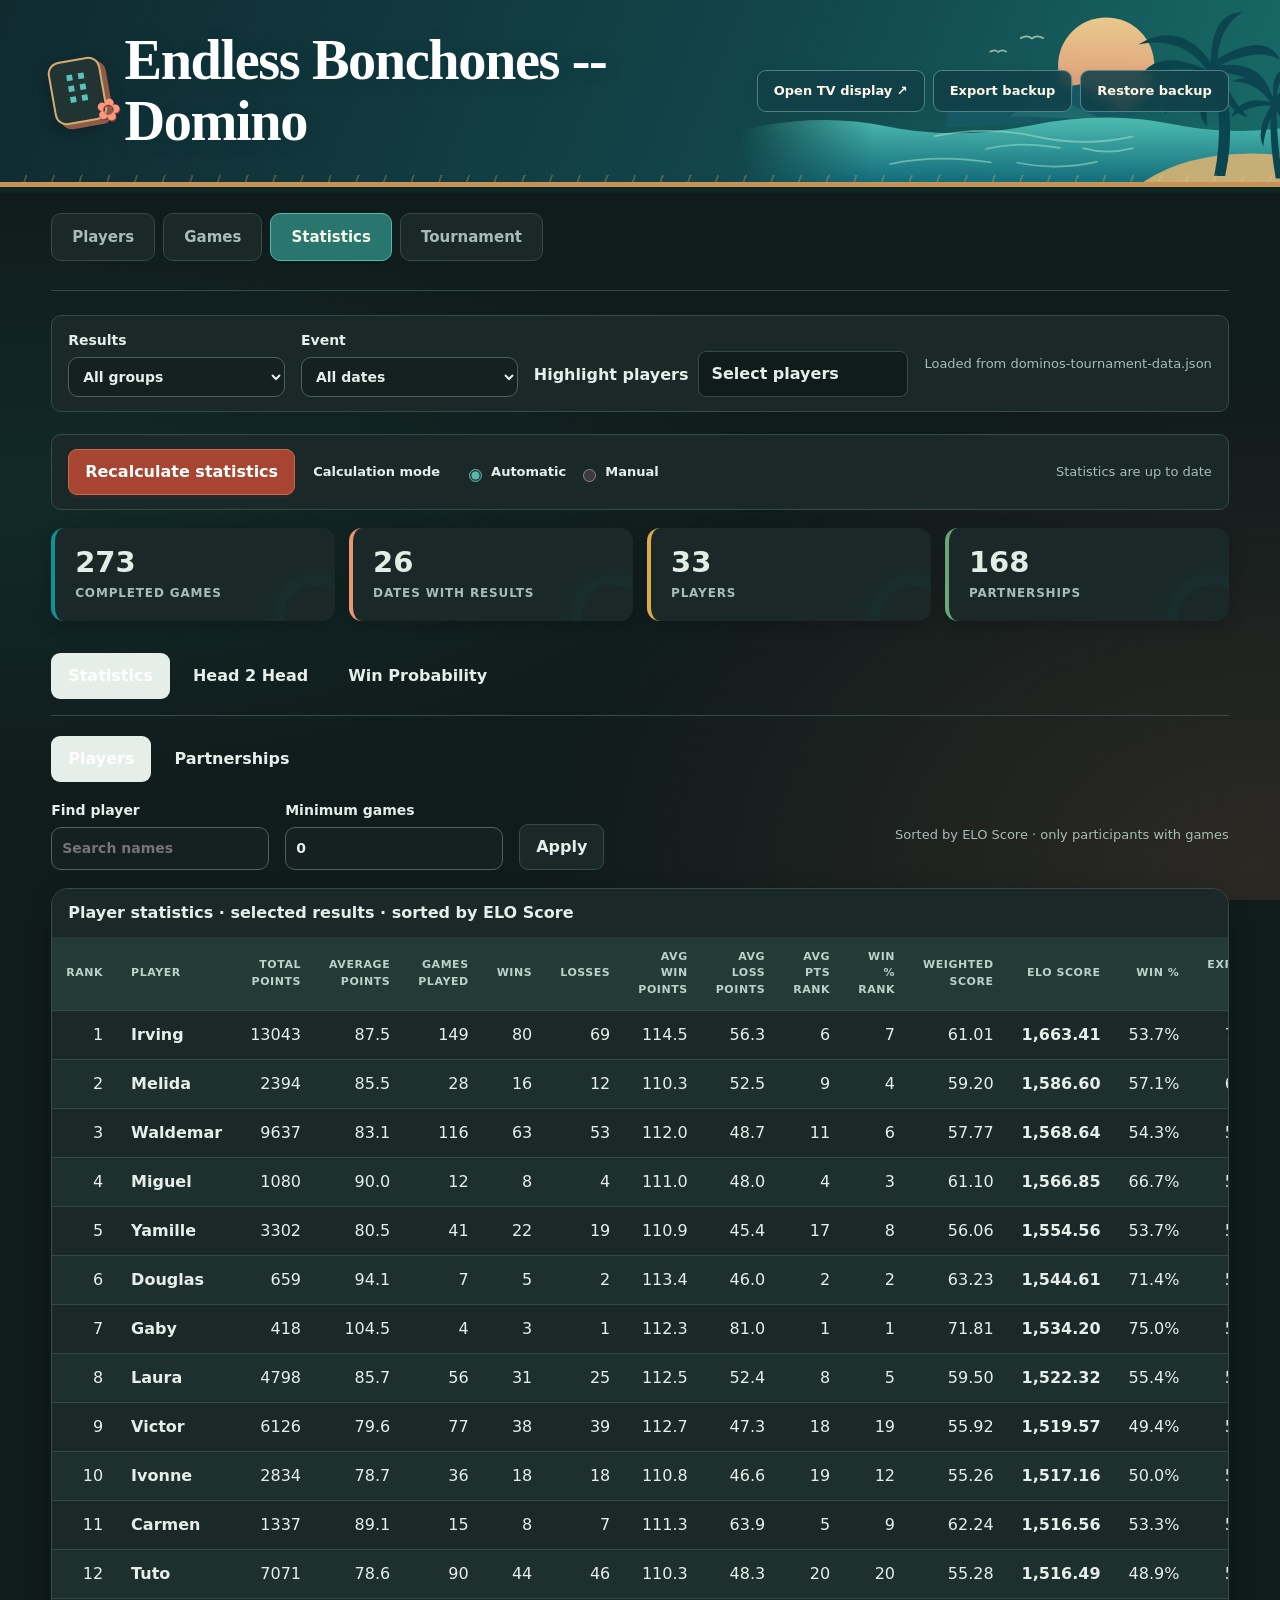
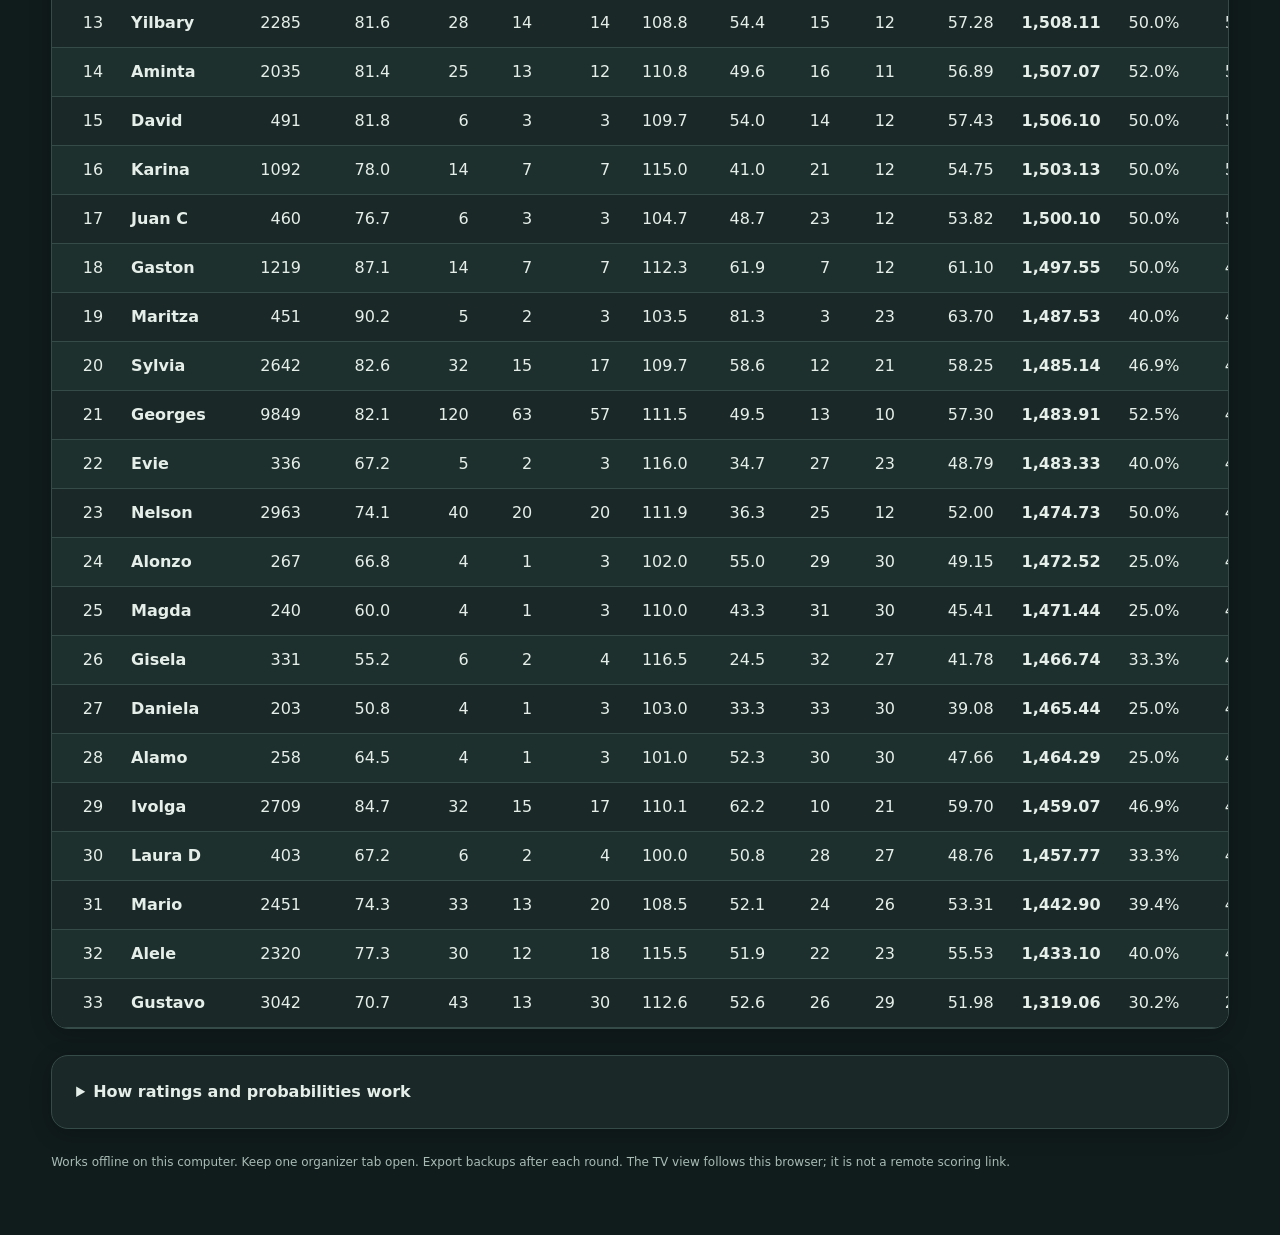
==== commit 0a4a900d: "Minor cosmetic changes" ====
--- a/Domino-Night.html
+++ b/Domino-Night.html
@@ -510,7 +510,7 @@
 function historyView(){
  const summary=H.summarize(historyData,{source:historySource,eventId:historyEvent});
  const scored=summary.games.length,events=new Set(summary.games.map(m=>m.eventId)).size,players=[...summary.players.values()].filter(p=>p.played&&historyEntryVisible(p)).length,pairs=[...summary.pairs.values()].filter(p=>p.played&&historyEntryVisible(p,true)).length;
- return `<section class="history-heading"><p class="eyebrow">THE LONG GAME</p><h2>Your domino record, together.</h2><p class="muted">Player and partnership statistics, head-to-head records, and ELO-based win probabilities. Calculations use the Wednesday Group formulas for the selected results.</p></section>${historyFilterControls(summary)}<div class="history-calc-controls"><button id="historyRecalculate" class="primary">Recalculate statistics</button><fieldset><legend>Calculation mode</legend><label><input type="radio" name="historyCalcMode" value="automatic" ${historyAutoRecalculate?'checked':''}> Automatic</label><label><input type="radio" name="historyCalcMode" value="manual" ${historyAutoRecalculate?'':'checked'}> Manual</label></fieldset><span class="small muted" aria-live="polite">${historyStale?'Changes pending recalculation':'Statistics are up to date'}</span></div>
+ return `${historyFilterControls(summary)}<div class="history-calc-controls"><button id="historyRecalculate" class="primary">Recalculate statistics</button><fieldset><legend>Calculation mode</legend><label><input type="radio" name="historyCalcMode" value="automatic" ${historyAutoRecalculate?'checked':''}> Automatic</label><label><input type="radio" name="historyCalcMode" value="manual" ${historyAutoRecalculate?'':'checked'}> Manual</label></fieldset><span class="small muted" aria-live="polite">${historyStale?'Changes pending recalculation':'Statistics are up to date'}</span></div>
  <div class="stats"><div class="stat"><b>${scored}</b><span>Completed games</span></div><div class="stat"><b>${events}</b><span>Dates with results</span></div><div class="stat"><b>${players}</b><span>Players</span></div><div class="stat"><b>${pairs}</b><span>Partnerships</span></div></div>
  ${historyError?`<div class="notice" role="alert">${esc(historyError)}</div>`:''}
  ${historyConflicts.length?`<div class="notice" role="alert"><b>Shared history changed while you had local drafts.</b><p>Export is paused. Review the affected records: ${historyConflicts.map(c=>esc(c.title)).join(', ')}.</p><button id="historyUsePublished">Discard local drafts and use shared history</button><button id="historyKeepDrafts">Keep my versions of conflicting events</button></div>`:''}
@@ -767,7 +767,7 @@
 }
 function render(){
  refreshLiveHistory();
- document.body.classList.toggle('tv',isTV);$('eventTitle').textContent=state.title;
+ document.body.classList.toggle('tv',isTV);$('eventTitle').textContent='Endless Bonchones -- Domino';
  if(isTV&&!$('tvStage')){const stage=document.createElement('div');stage.id='tvStage';const header=document.querySelector('body>header'),shell=document.querySelector('body>.shell');document.body.insertBefore(stage,header);stage.append(header,shell);}
 
  $('headerActions').innerHTML=isTV?'<button id="fullscreen">Full screen</button><button id="tvToggle">Switch view</button>':['date','players'].includes(activeModule)?'':'<button id="tvOpen">Open TV display ↗</button><button id="export">Export backup</button><button id="import">Restore backup</button><input id="file" type="file" accept=".json,application/json" hidden>';
